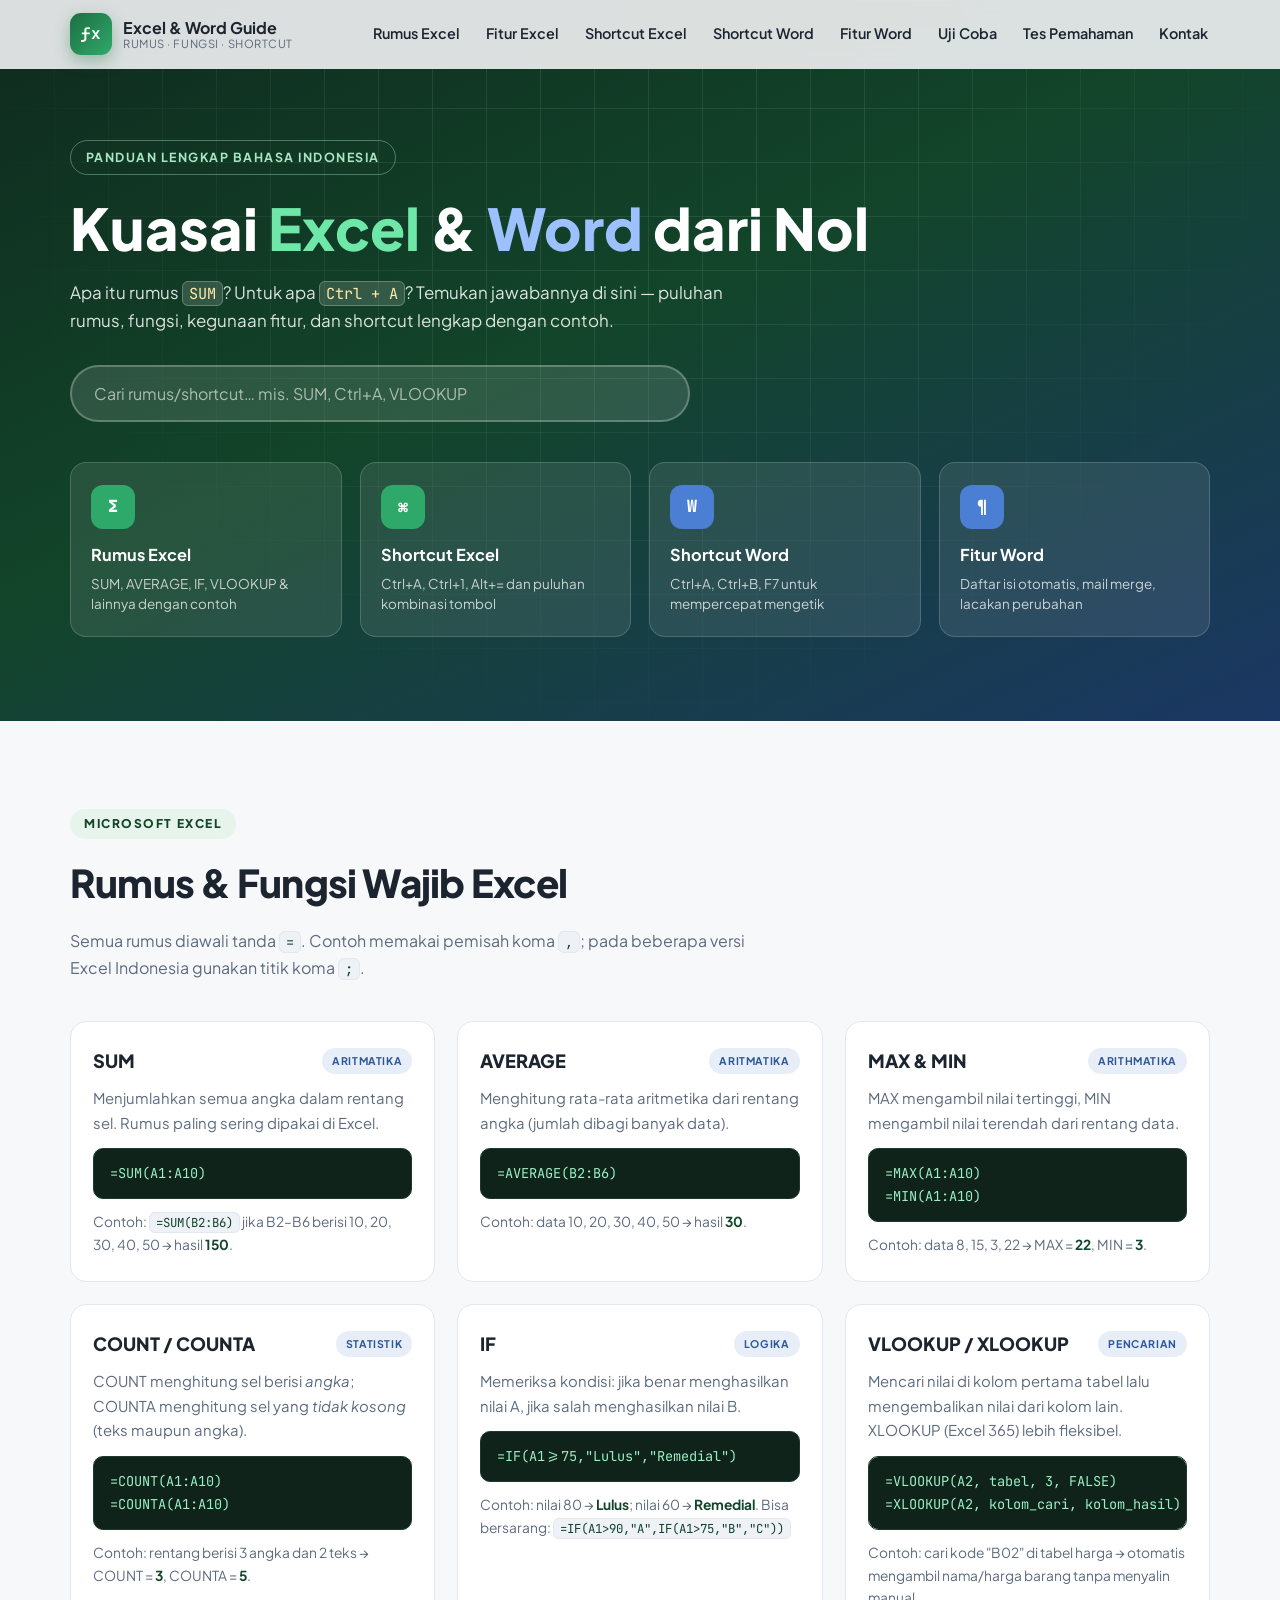
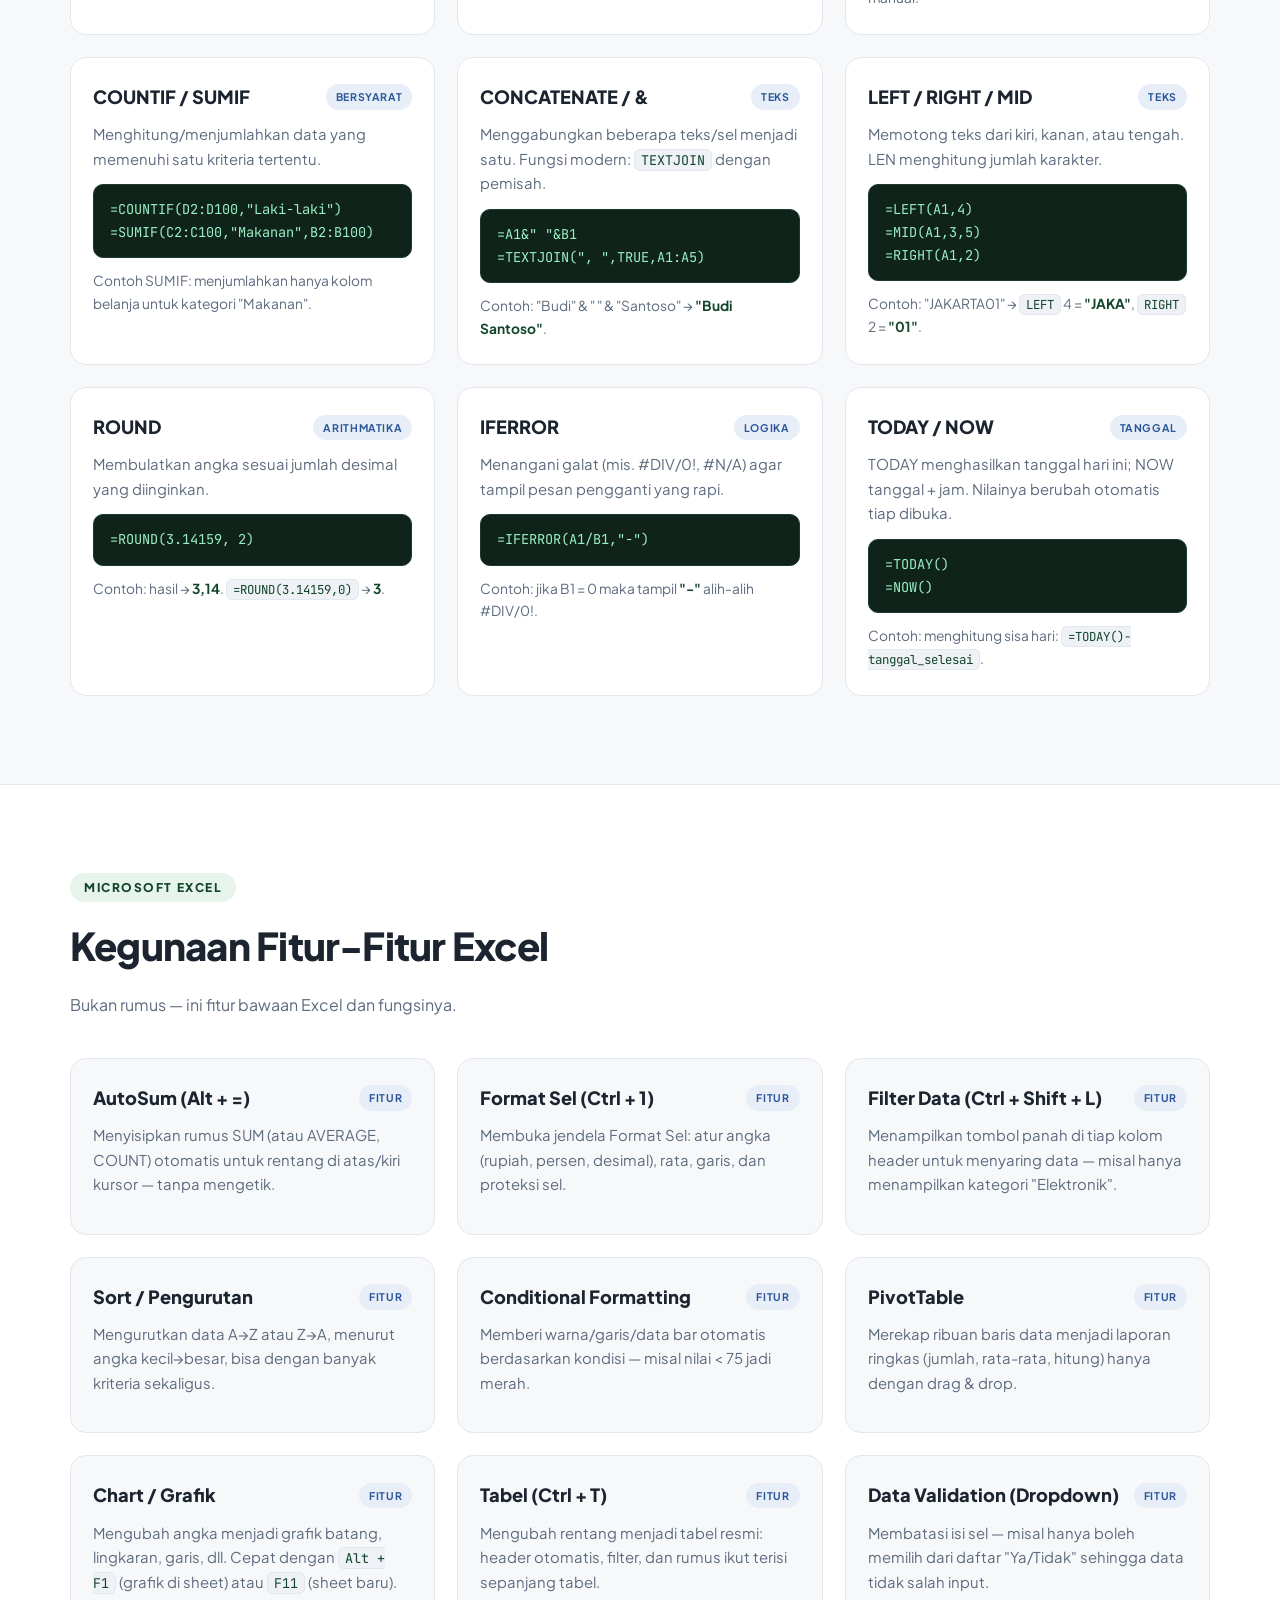
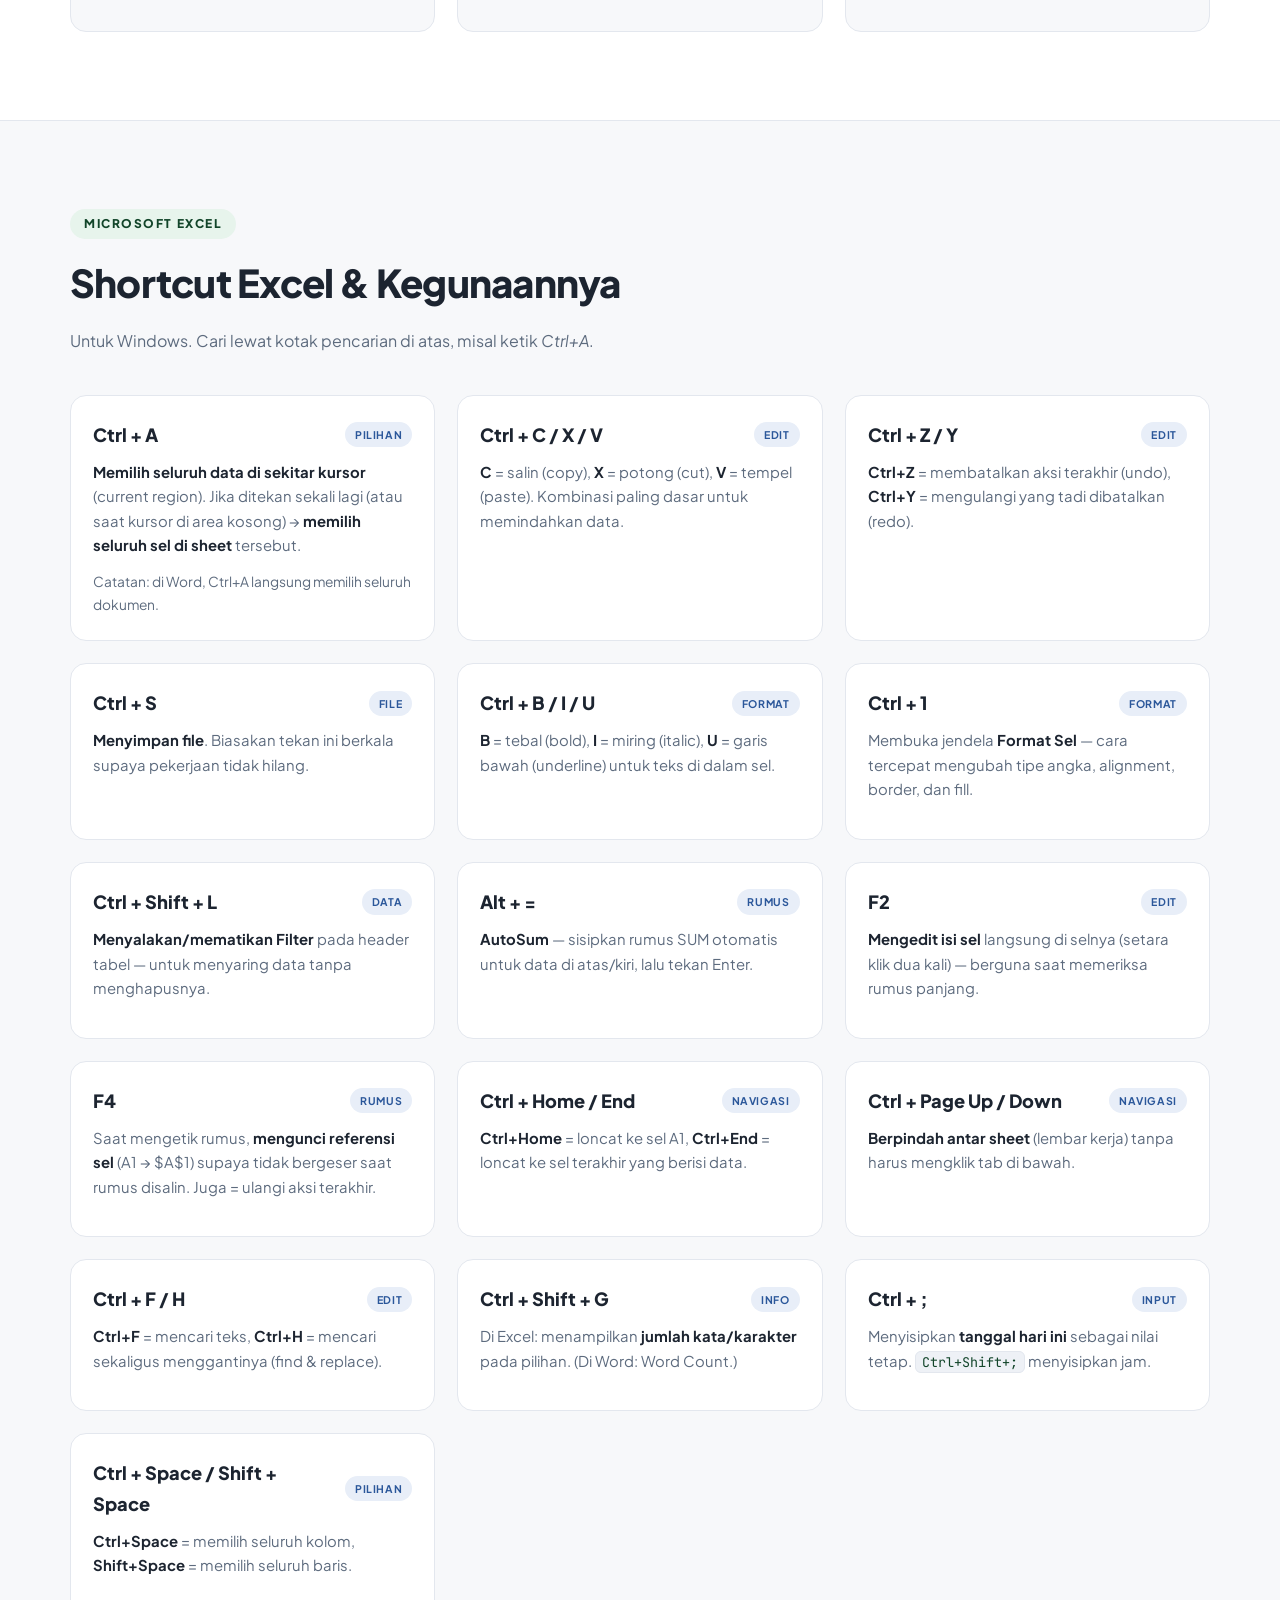
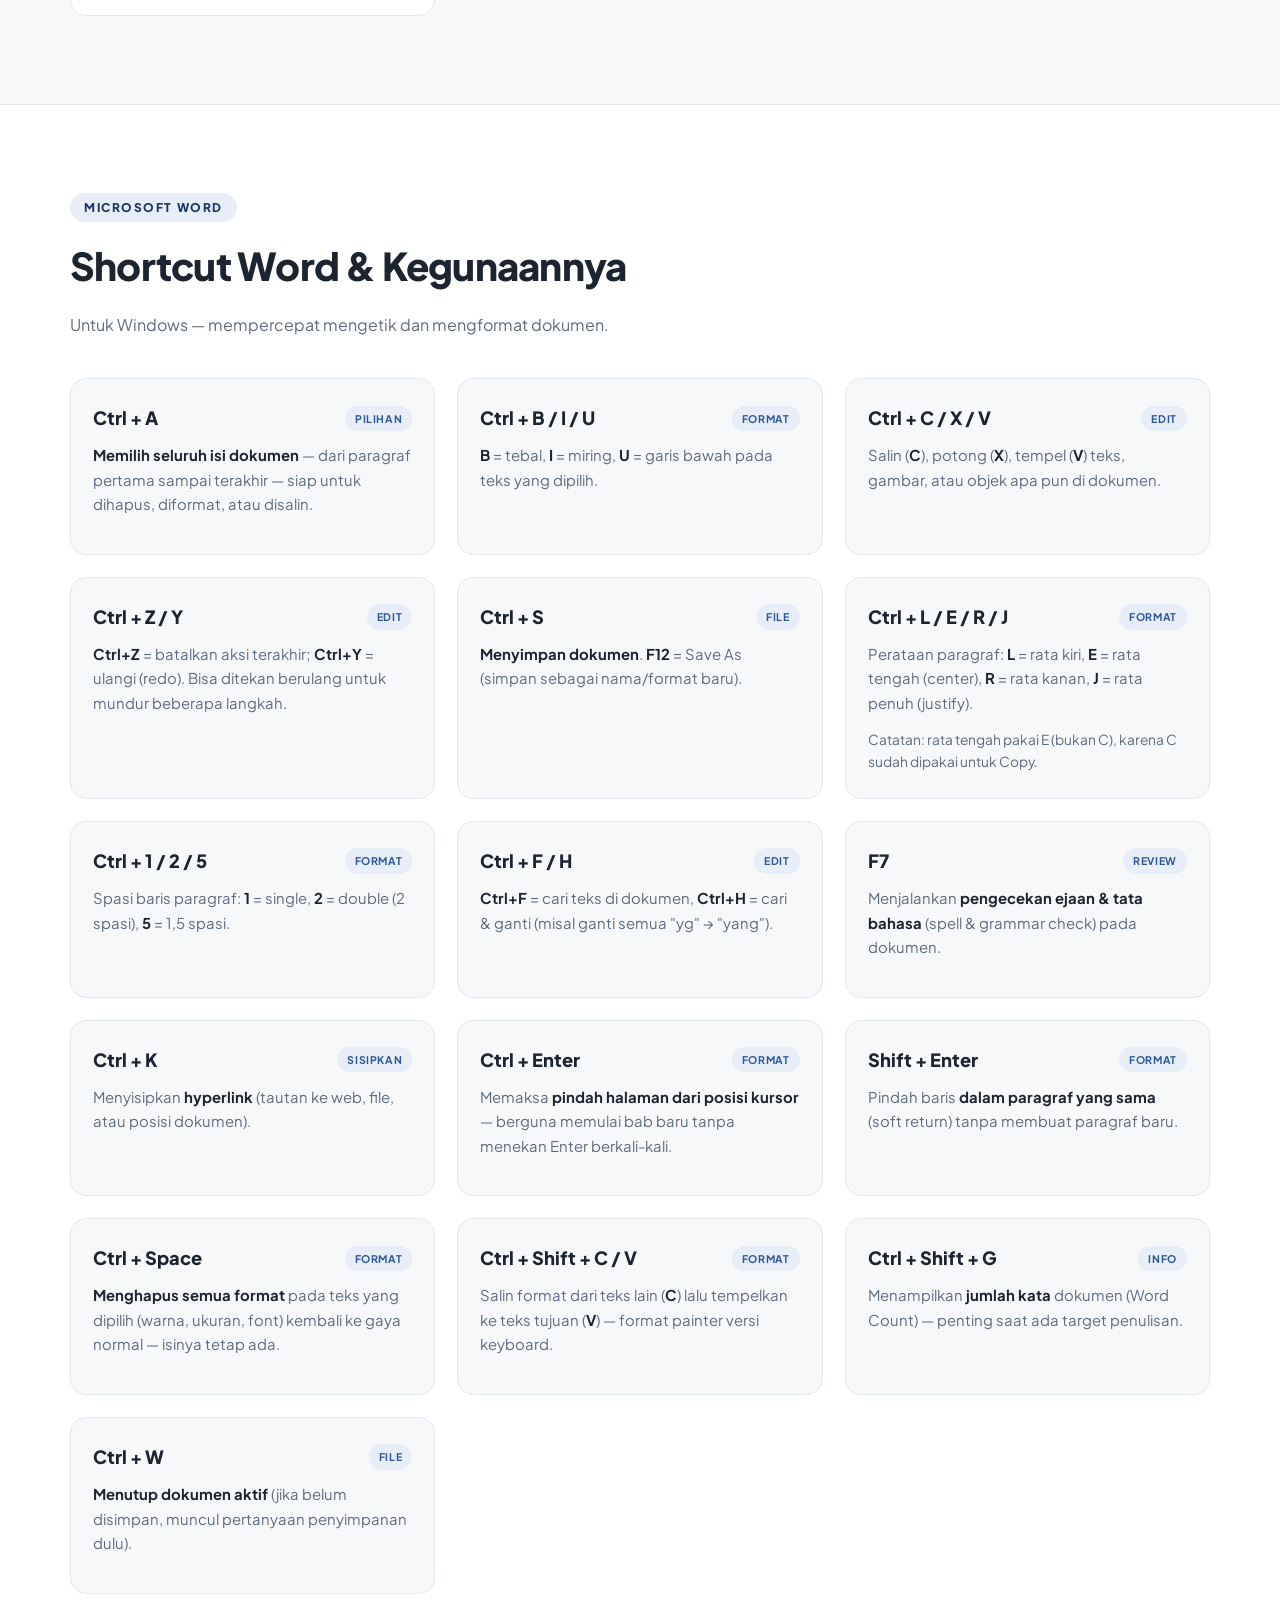
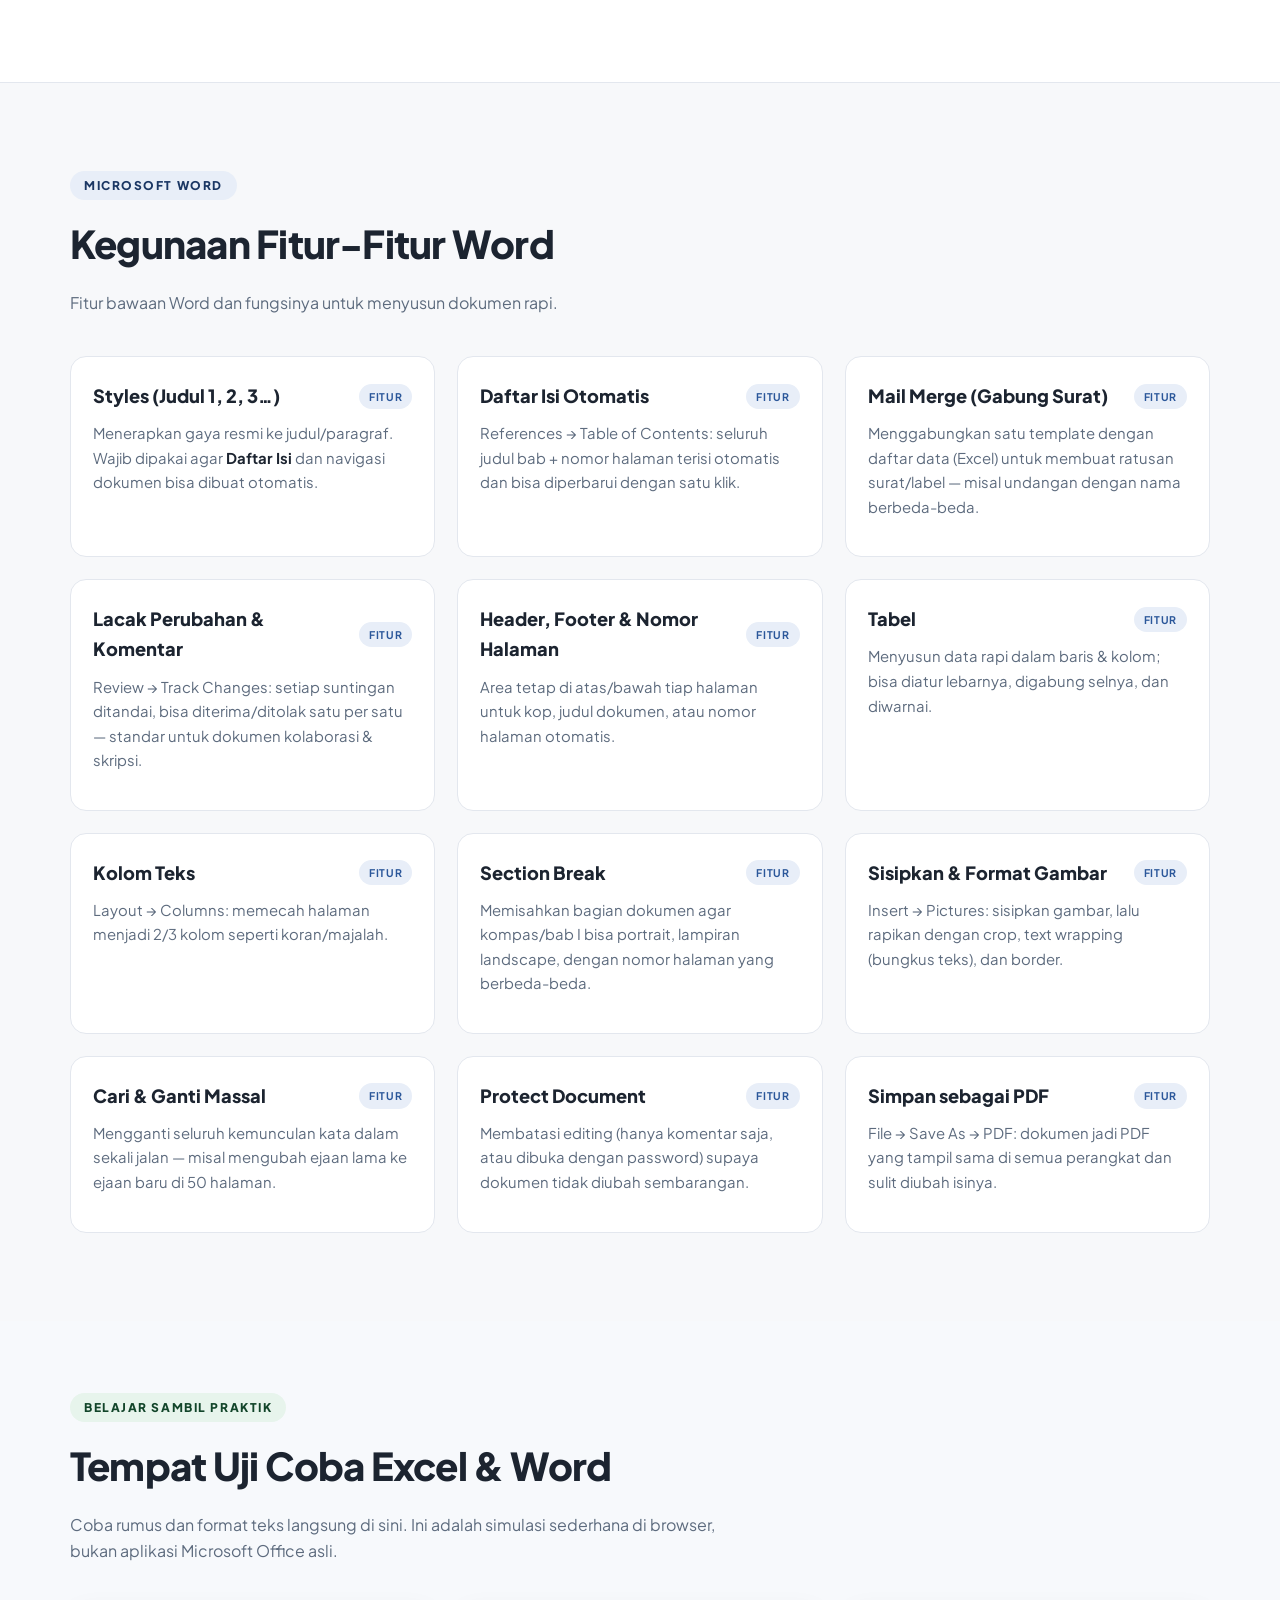
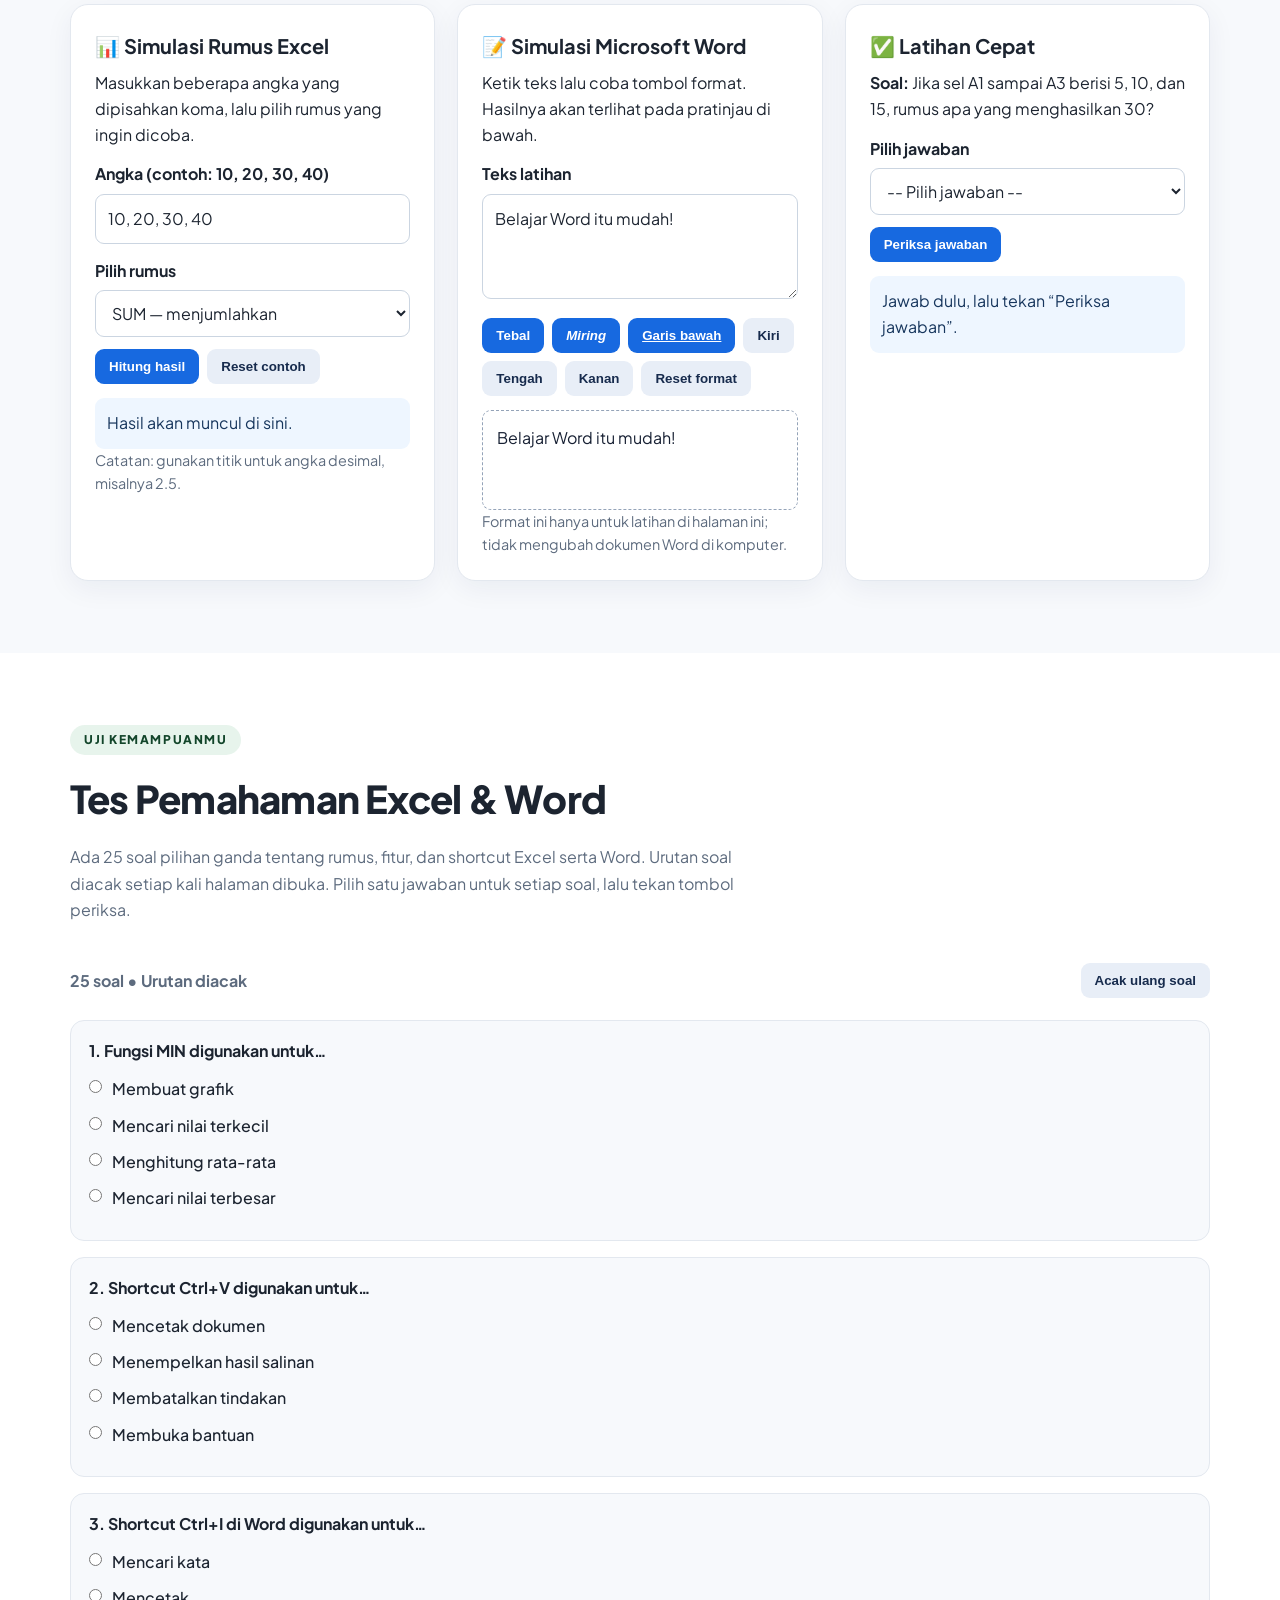
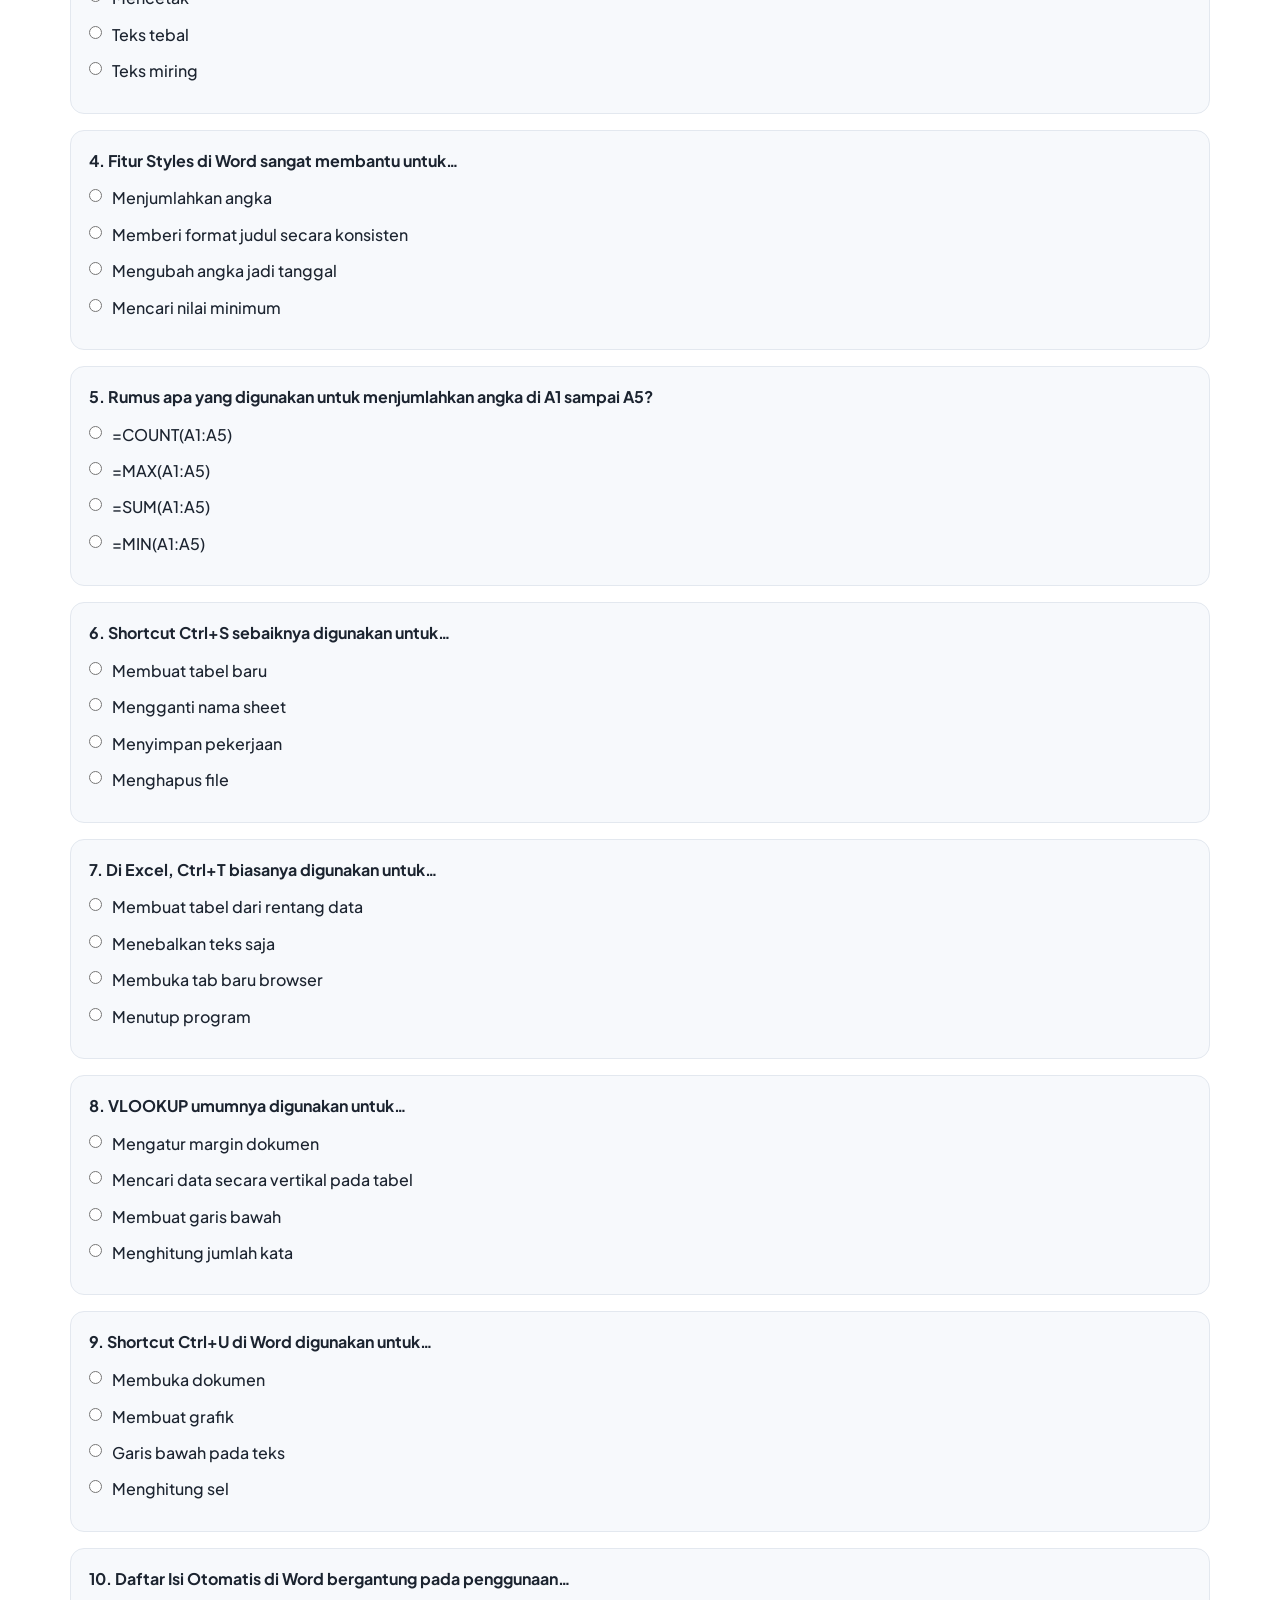
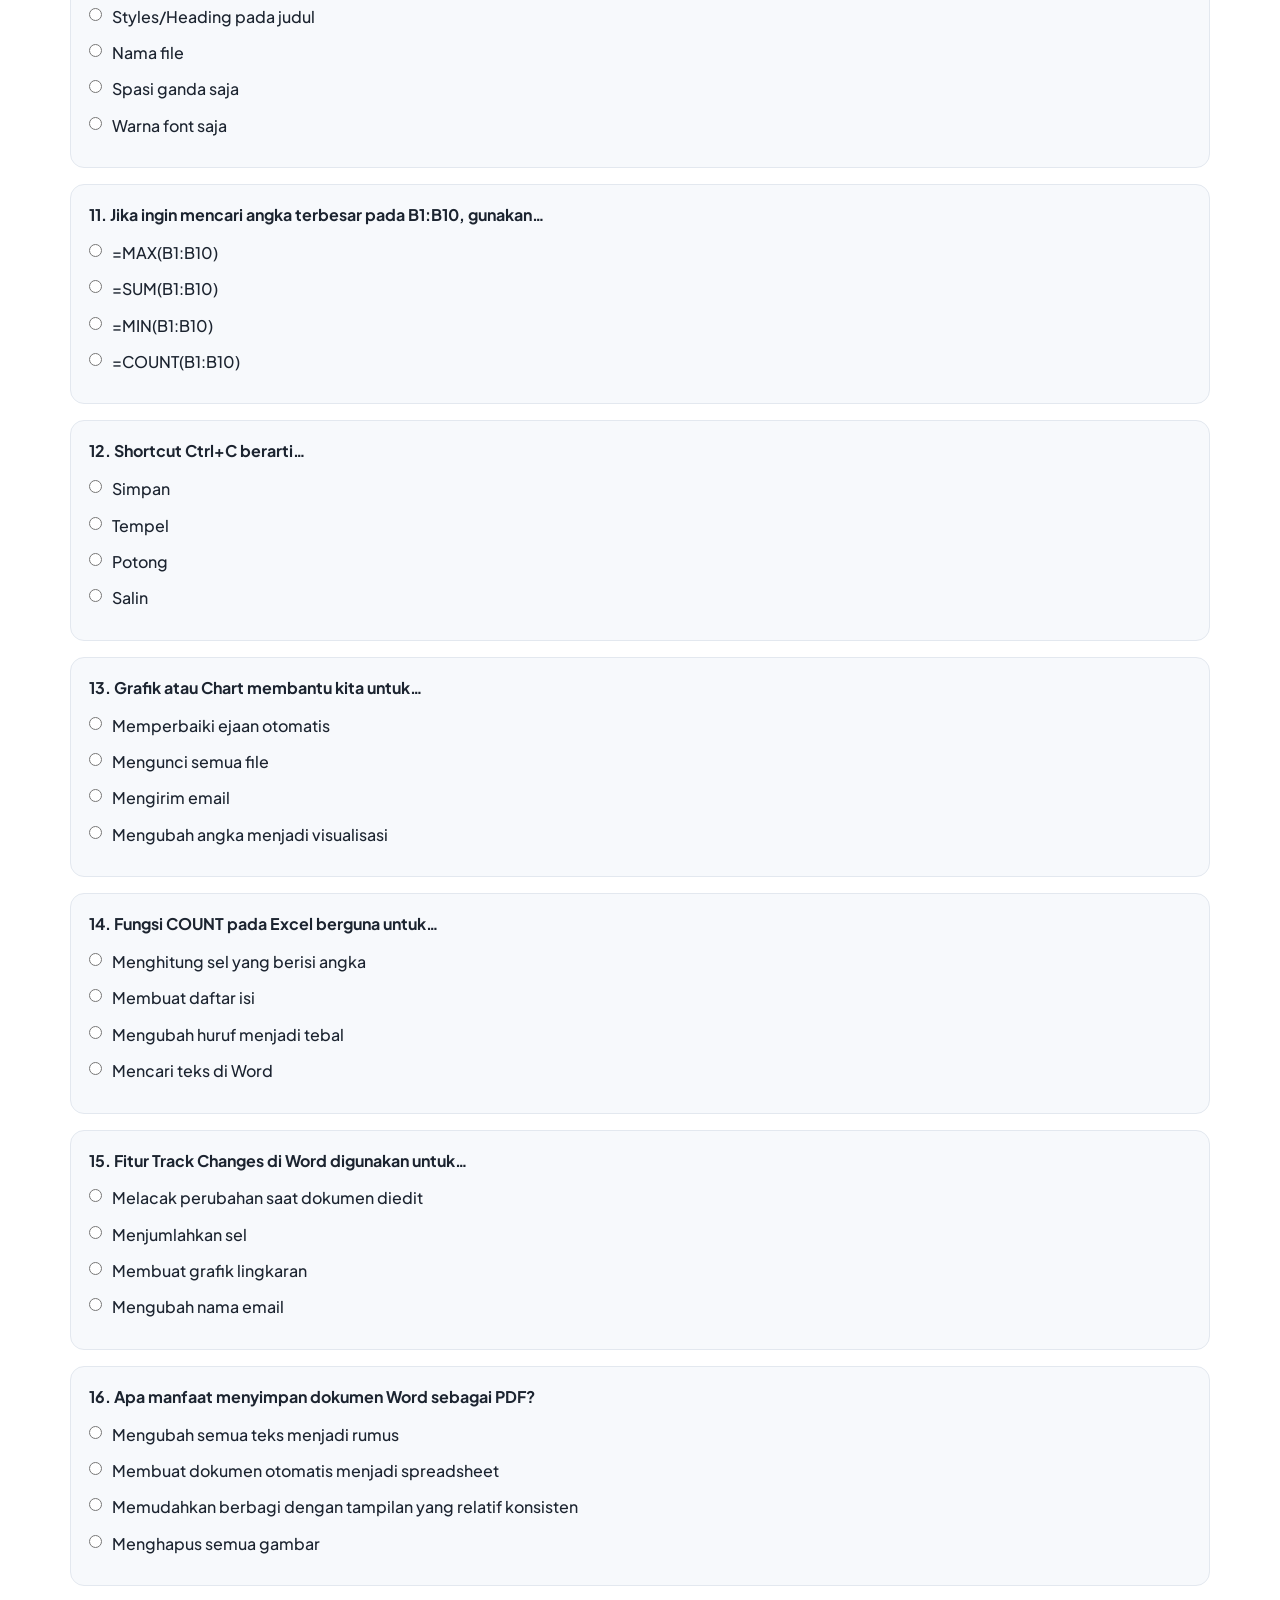
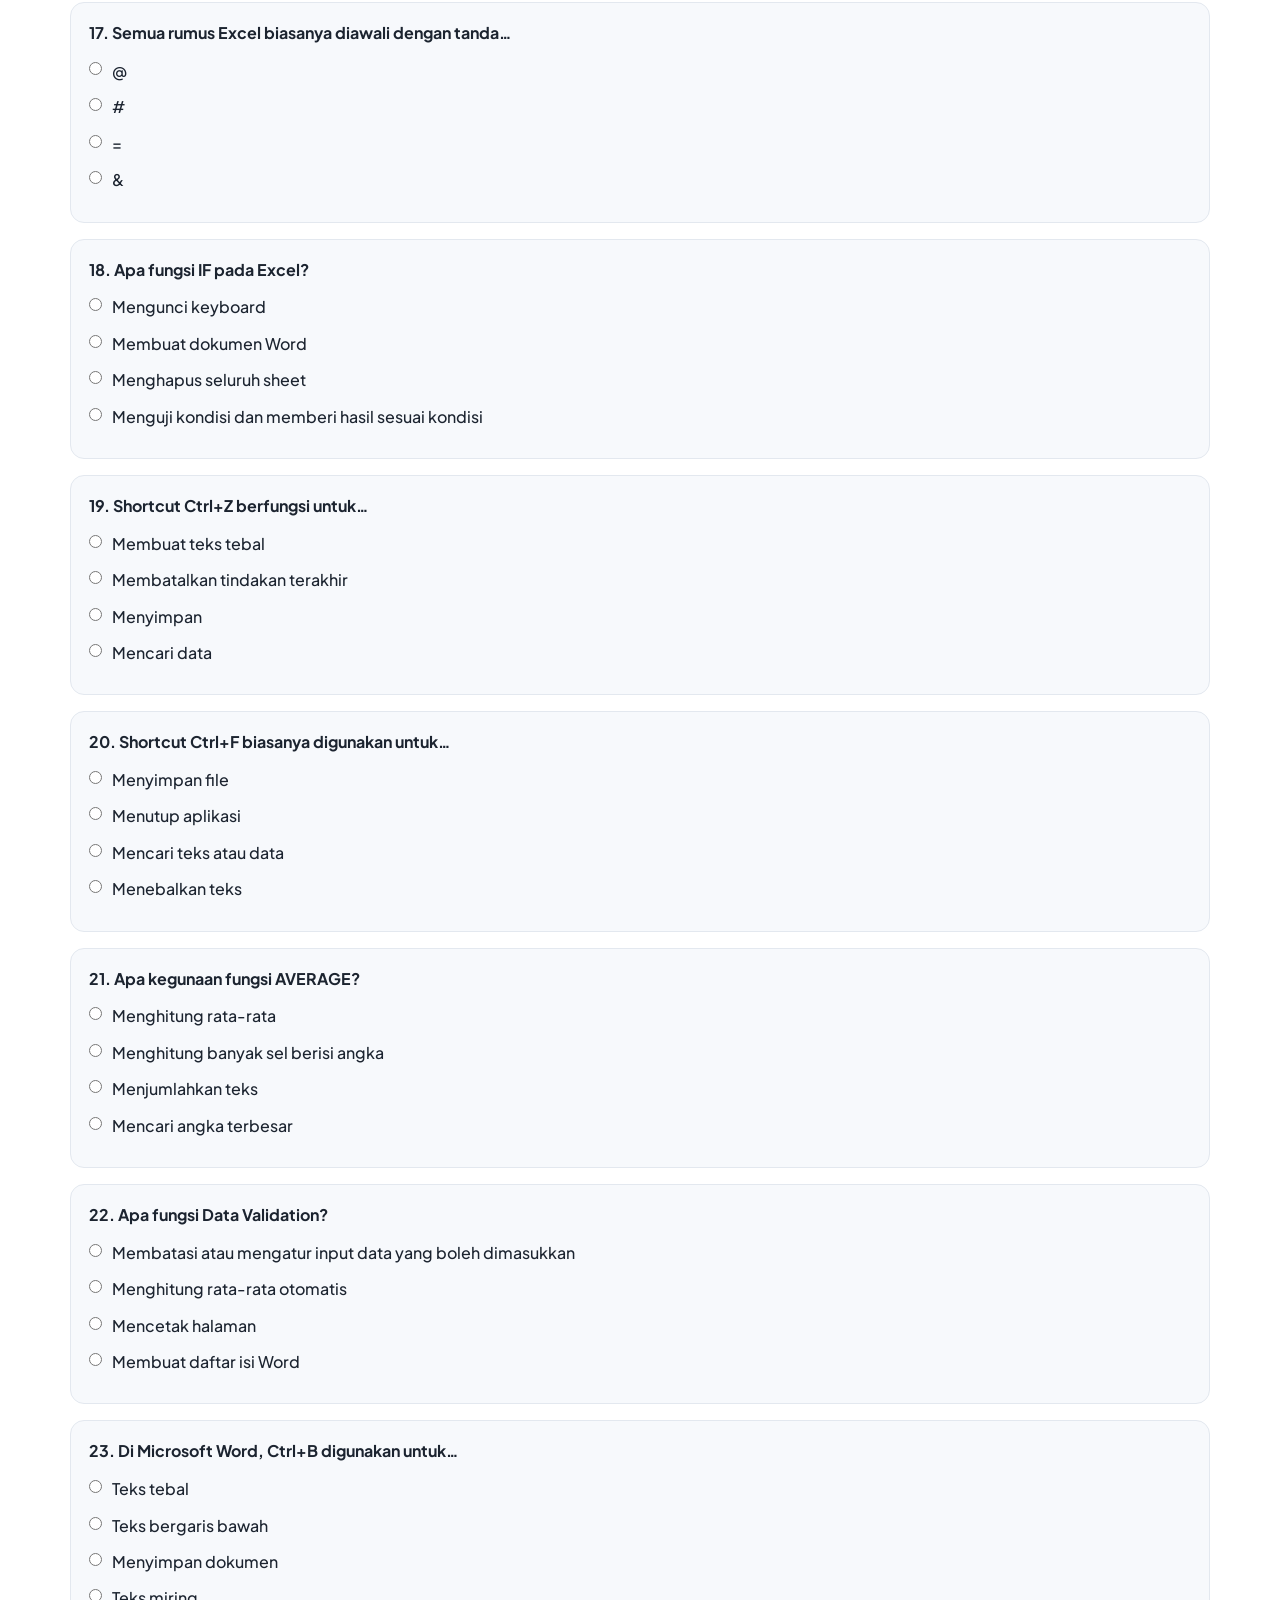
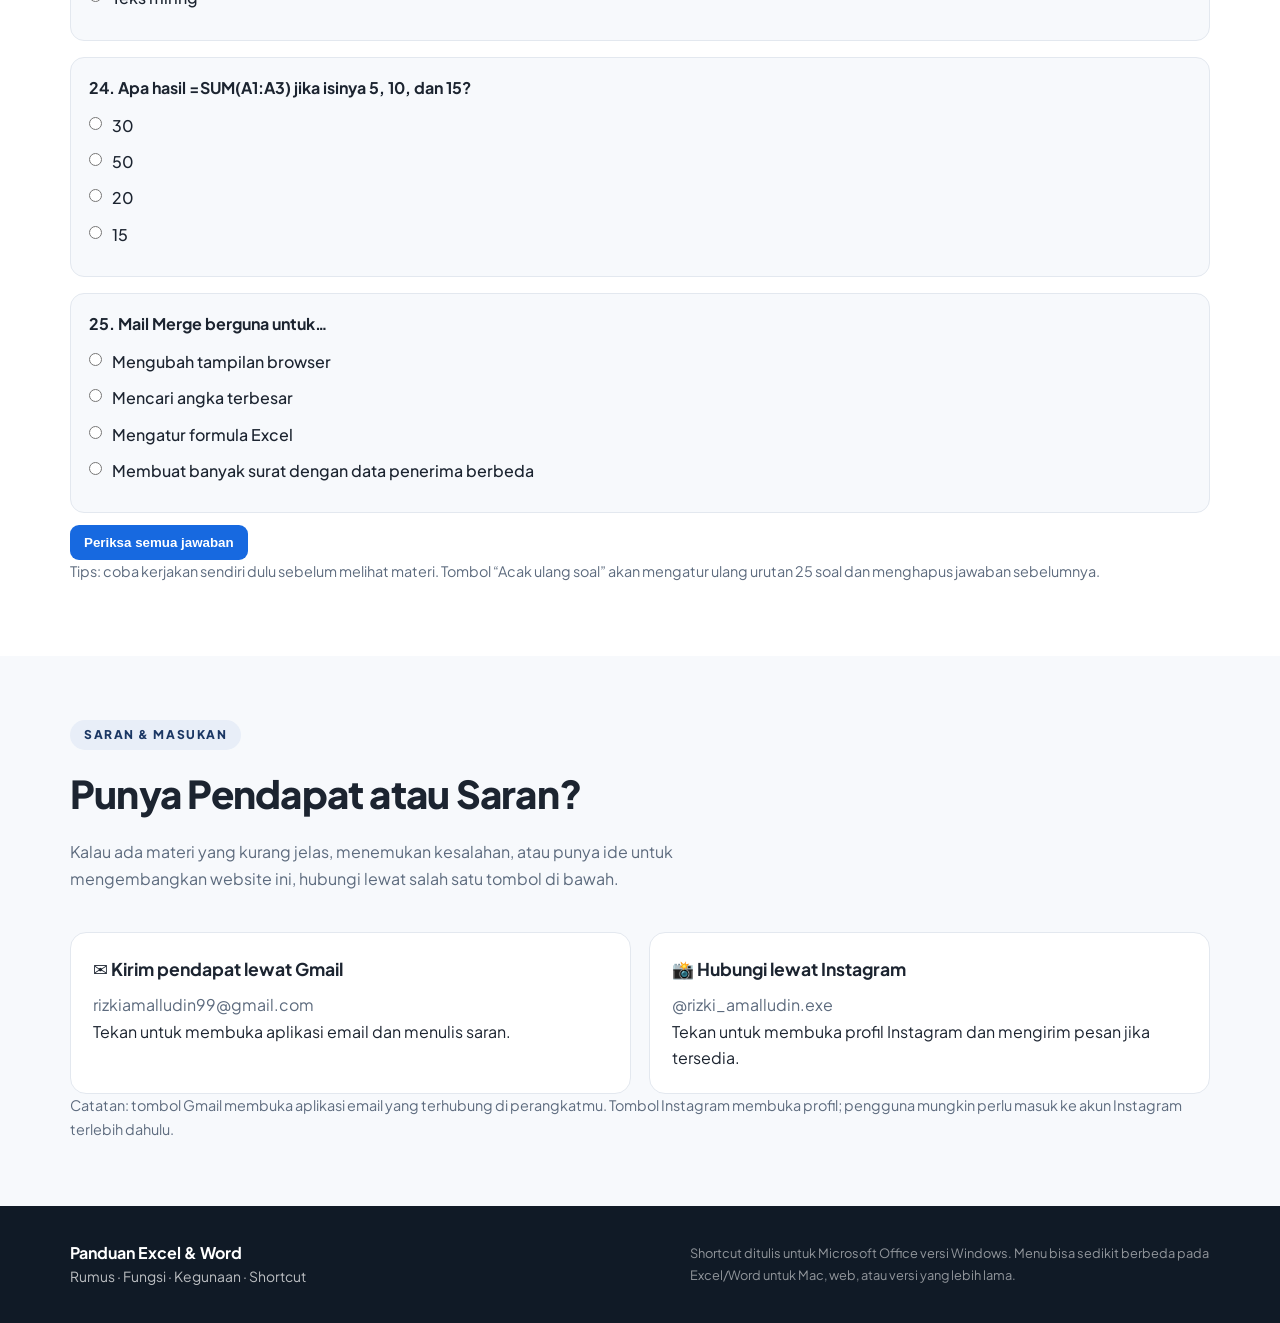
==== index.html @ ba027250 "Fix quiz rendering and reset on navigation" ====
<!DOCTYPE html>
<html lang="id">
<head>
  <meta charset="UTF-8" />
  <meta name="viewport" content="width=device-width, initial-scale=1.0" />
  <link rel="icon" type="image/png" href="favicon.png" />
  <title>Panduan Excel &amp; Word — Rumus, Fungsi, dan Shortcut</title>
  <meta name="description" content="Panduan lengkap Microsoft Excel dan Word dalam bahasa Indonesia: rumus seperti SUM, fungsi, kegunaan fitur, dan shortcut seperti Ctrl+A." />
  <link rel="preconnect" href="https://fonts.googleapis.com" />
  <link rel="preconnect" href="https://fonts.gstatic.com" crossorigin />
  <link href="https://fonts.googleapis.com/css2?family=Plus+Jakarta+Sans:wght@400;500;600;700;800&family=JetBrains+Mono:wght@500;700&display=swap" rel="stylesheet" />
  <link rel="stylesheet" href="css/styles.css" />

  <style>
    /* Area praktik interaktif */
    .practice-section{padding:72px 0;background:var(--bg,#f7f9fc)}
    .practice-grid{display:grid;grid-template-columns:repeat(auto-fit,minmax(min(100%,320px),1fr));gap:22px;margin-top:28px}
    .practice-card{background:var(--card,#fff);border:1px solid var(--border,#e3e8ef);border-radius:18px;padding:24px;box-shadow:0 8px 28px rgba(20,40,80,.06)}
    .practice-card h3{margin:0 0 8px;font-size:1.25rem}.practice-card p{line-height:1.6}
    .practice-card label{display:block;font-weight:700;margin:14px 0 6px}
    .practice-card input,.practice-card select,.practice-card textarea{box-sizing:border-box;width:100%;padding:11px 12px;border:1px solid #cbd5e1;border-radius:9px;font:inherit;background:var(--input-bg,#fff);color:inherit}
    .practice-card textarea{min-height:105px;resize:vertical}
    .practice-actions{display:flex;flex-wrap:wrap;gap:8px;margin-top:12px}
    .practice-btn{border:0;border-radius:9px;padding:10px 14px;background:#1769e0;color:white;font-weight:700;cursor:pointer}
    .practice-btn.secondary{background:#e8eef7;color:#172b4d}.practice-result{margin-top:14px;padding:12px;border-radius:9px;background:#eef6ff;white-space:pre-wrap;overflow-wrap:anywhere;color:#17365d}
    .practice-help{font-size:.9rem;color:var(--muted,#64748b)}
    .quiz-section{padding:72px 0;background:var(--card,#fff)}
    .quiz-top{display:flex;flex-wrap:wrap;align-items:center;justify-content:space-between;gap:12px;margin:22px 0}
    .quiz-progress{font-weight:700;color:var(--muted,#64748b)}
    .quiz-list{display:grid;gap:16px}
    .quiz-question{border:1px solid var(--border,#e3e8ef);border-radius:14px;padding:18px;background:var(--bg,#f7f9fc)}
    .quiz-question h3{font-size:1rem;line-height:1.55;margin:0 0 12px}
    .quiz-option{display:flex!important;align-items:flex-start;gap:10px;font-weight:500!important;margin:10px 0!important;cursor:pointer}
    .quiz-option input{width:auto!important;margin-top:4px}
    .quiz-result{display:none;margin-top:20px;padding:18px;border-radius:12px;background:#eef6ff;color:#17365d;line-height:1.7}
    .contact-section{padding:64px 0;background:var(--bg,#f7f9fc)}
    .contact-grid{display:grid;grid-template-columns:repeat(auto-fit,minmax(min(100%,260px),1fr));gap:18px;margin-top:24px}
    .contact-link{display:block;text-decoration:none;border:1px solid var(--border,#e3e8ef);border-radius:16px;padding:22px;background:var(--card,#fff);color:inherit;transition:transform .2s,box-shadow .2s}
    .contact-link:hover{transform:translateY(-3px);box-shadow:0 10px 28px rgba(20,40,80,.1)}
    .contact-link strong{display:block;font-size:1.1rem;margin-bottom:8px}
    .contact-link span{overflow-wrap:anywhere;color:var(--muted,#64748b)}
    #wordPreview{min-height:100px;padding:14px;border:1px dashed #94a3b8;border-radius:9px;margin-top:14px;background:white;color:#172033;overflow-wrap:anywhere}
    @media(max-width:600px){.practice-card{padding:18px}.practice-section{padding:48px 0}}
  </style>

</head>
<body>

  <!-- ===== NAVBAR ===== -->
  <header class="navbar" id="navbar">
    <div class="container nav-inner">
      <a href="#beranda" class="brand">
        <span class="brand-mark" aria-hidden="true">ƒx</span>
        <span class="brand-text">
          <strong>Excel &amp; Word Guide</strong>
          <small>Rumus · Fungsi · Shortcut</small>
        </span>
      </a>
      <nav class="nav-links" id="navLinks" aria-label="Navigasi utama">
        <a href="#rumus-excel">Rumus Excel</a>
        <a href="#fitur-excel">Fitur Excel</a>
        <a href="#shortcut-excel">Shortcut Excel</a>
        <a href="#shortcut-word">Shortcut Word</a>
        <a href="#fitur-word">Fitur Word</a>
        <a href="#uji-coba">Uji Coba</a>
        <a href="#tes-pemahaman">Tes Pemahaman</a>
        <a href="#kontak">Kontak</a>
      </nav>
      <button class="nav-toggle" id="navToggle" aria-label="Buka menu" aria-expanded="false">☰</button>
    </div>
  </header>

  <!-- ===== HERO ===== -->
  <section class="hero" id="beranda">
    <div class="hero-bg"></div>
    <div class="container hero-content">
      <p class="hero-eyebrow">Panduan Lengkap Bahasa Indonesia</p>
      <h1>Kuasai <span>Excel</span> &amp; <span>Word</span> dari Nol</h1>
      <p class="hero-sub">
        Apa itu rumus <code>SUM</code>? Untuk apa <code>Ctrl + A</code>? Temukan jawabannya di sini —
        puluhan rumus, fungsi, kegunaan fitur, dan shortcut lengkap dengan contoh.
      </p>

      <div class="search-wrap">
        <input type="search" id="searchInput" placeholder="Cari rumus/shortcut… mis. SUM, Ctrl+A, VLOOKUP" aria-label="Cari" />
        <span class="search-hint" id="searchCount"></span>
      </div>

      <div class="hero-cards">
        <a href="#rumus-excel" class="hero-card hc-excel">
          <span class="hc-icon">Σ</span>
          <strong>Rumus Excel</strong>
          <p>SUM, AVERAGE, IF, VLOOKUP &amp; lainnya dengan contoh</p>
        </a>
        <a href="#shortcut-excel" class="hero-card hc-excel">
          <span class="hc-icon">⌘</span>
          <strong>Shortcut Excel</strong>
          <p>Ctrl+A, Ctrl+1, Alt+= dan puluhan kombinasi tombol</p>
        </a>
        <a href="#shortcut-word" class="hero-card hc-word">
          <span class="hc-icon">W</span>
          <strong>Shortcut Word</strong>
          <p>Ctrl+A, Ctrl+B, F7 untuk mempercepat mengetik</p>
        </a>
        <a href="#fitur-word" class="hero-card hc-word">
          <span class="hc-icon">¶</span>
          <strong>Fitur Word</strong>
          <p>Daftar isi otomatis, mail merge, lacakan perubahan</p>
        </a>
      </div>
    </div>
  </section>

  <!-- ===== RUMUS EXCEL ===== -->
  <section class="section" id="rumus-excel">
    <div class="container">
      <p class="section-eyebrow excel">Microsoft Excel</p>
      <h2 class="section-title">Rumus &amp; Fungsi Wajib Excel</h2>
      <p class="section-lead">
        Semua rumus diawali tanda <code>=</code>. Contoh memakai pemisah koma <code>,</code>;
        pada beberapa versi Excel Indonesia gunakan titik koma <code>;</code>.
      </p>
      <div class="grid" id="gridRumus">

        <article class="item" data-keywords="sum jumlah menjumlahkan total autosum">
          <div class="item-head"><h3>SUM</h3><span class="tag">Aritmatika</span></div>
          <p class="desc">Menjumlahkan semua angka dalam rentang sel. Rumus paling sering dipakai di Excel.</p>
          <pre class="code"><code>=SUM(A1:A10)</code></pre>
          <p class="example">Contoh: <code>=SUM(B2:B6)</code> jika B2–B6 berisi 10, 20, 30, 40, 50 → hasil <strong>150</strong>.</p>
        </article>

        <article class="item" data-keywords="average rata-rata rerata mean">
          <div class="item-head"><h3>AVERAGE</h3><span class="tag">Aritmatika</span></div>
          <p class="desc">Menghitung rata-rata aritmetika dari rentang angka (jumlah dibagi banyak data).</p>
          <pre class="code"><code>=AVERAGE(B2:B6)</code></pre>
          <p class="example">Contoh: data 10, 20, 30, 40, 50 → hasil <strong>30</strong>.</p>
        </article>

        <article class="item" data-keywords="max nilai tertinggi terbesar">
          <div class="item-head"><h3>MAX &amp; MIN</h3><span class="tag">Arithmatika</span></div>
          <p class="desc">MAX mengambil nilai tertinggi, MIN mengambil nilai terendah dari rentang data.</p>
          <pre class="code"><code>=MAX(A1:A10)
=MIN(A1:A10)</code></pre>
          <p class="example">Contoh: data 8, 15, 3, 22 → MAX = <strong>22</strong>, MIN = <strong>3</strong>.</p>
        </article>

        <article class="item" data-keywords="count counta menghitung jumlah sel terisi angka">
          <div class="item-head"><h3>COUNT / COUNTA</h3><span class="tag">Statistik</span></div>
          <p class="desc">COUNT menghitung sel berisi <em>angka</em>; COUNTA menghitung sel yang <em>tidak kosong</em> (teks maupun angka).</p>
          <pre class="code"><code>=COUNT(A1:A10)
=COUNTA(A1:A10)</code></pre>
          <p class="example">Contoh: rentang berisi 3 angka dan 2 teks → COUNT = <strong>3</strong>, COUNTA = <strong>5</strong>.</p>
        </article>

        <article class="item" data-keywords="if logika kondisi jika lulus benar salah">
          <div class="item-head"><h3>IF</h3><span class="tag">Logika</span></div>
          <p class="desc">Memeriksa kondisi: jika benar menghasilkan nilai A, jika salah menghasilkan nilai B.</p>
          <pre class="code"><code>=IF(A1&gt;=75,"Lulus","Remedial")</code></pre>
          <p class="example">Contoh: nilai 80 → <strong>Lulus</strong>; nilai 60 → <strong>Remedial</strong>. Bisa bersarang: <code>=IF(A1&gt;90,"A",IF(A1&gt;75,"B","C"))</code></p>
        </article>

        <article class="item" data-keywords="vlookup xlookup mencari data pencarian lookup tabel">
          <div class="item-head"><h3>VLOOKUP / XLOOKUP</h3><span class="tag">Pencarian</span></div>
          <p class="desc">Mencari nilai di kolom pertama tabel lalu mengembalikan nilai dari kolom lain. XLOOKUP (Excel 365) lebih fleksibel.</p>
          <pre class="code"><code>=VLOOKUP(A2, tabel, 3, FALSE)
=XLOOKUP(A2, kolom_cari, kolom_hasil)</code></pre>
          <p class="example">Contoh: cari kode "B02" di tabel harga → otomatis mengambil nama/harga barang tanpa menyalin manual.</p>
        </article>

        <article class="item" data-keywords="countif sumif conditional jumlah bersyarat">
          <div class="item-head"><h3>COUNTIF / SUMIF</h3><span class="tag">Bersyarat</span></div>
          <p class="desc">Menghitung/menjumlahkan data yang memenuhi satu kriteria tertentu.</p>
          <pre class="code"><code>=COUNTIF(D2:D100,"Laki-laki")
=SUMIF(C2:C100,"Makanan",B2:B100)</code></pre>
          <p class="example">Contoh SUMIF: menjumlahkan hanya kolom belanja untuk kategori "Makanan".</p>
        </article>

        <article class="item" data-keywords="concatenate textjoin gabung teks nama ampersand">
          <div class="item-head"><h3>CONCATENATE / &amp;</h3><span class="tag">Teks</span></div>
          <p class="desc">Menggabungkan beberapa teks/sel menjadi satu. Fungsi modern: <code>TEXTJOIN</code> dengan pemisah.</p>
          <pre class="code"><code>=A1&amp;" "&amp;B1
=TEXTJOIN(", ",TRUE,A1:A5)</code></pre>
          <p class="example">Contoh: "Budi" &amp; " " &amp; "Santoso" → <strong>"Budi Santoso"</strong>.</p>
        </article>

        <article class="item" data-keywords="left right mid len potong teks substr">
          <div class="item-head"><h3>LEFT / RIGHT / MID</h3><span class="tag">Teks</span></div>
          <p class="desc">Memotong teks dari kiri, kanan, atau tengah. LEN menghitung jumlah karakter.</p>
          <pre class="code"><code>=LEFT(A1,4)
=MID(A1,3,5)
=RIGHT(A1,2)</code></pre>
          <p class="example">Contoh: "JAKARTA01" → <code>LEFT</code> 4 = <strong>"JAKA"</strong>, <code>RIGHT</code> 2 = <strong>"01"</strong>.</p>
        </article>

        <article class="item" data-keywords="round pembulatan desimal bulat">
          <div class="item-head"><h3>ROUND</h3><span class="tag">Arithmatika</span></div>
          <p class="desc">Membulatkan angka sesuai jumlah desimal yang diinginkan.</p>
          <pre class="code"><code>=ROUND(3.14159, 2)</code></pre>
          <p class="example">Contoh: hasil → <strong>3,14</strong>. <code>=ROUND(3.14159,0)</code> → <strong>3</strong>.</p>
        </article>

        <article class="item" data-keywords="iferror error salah div#0 penanganan galat">
          <div class="item-head"><h3>IFERROR</h3><span class="tag">Logika</span></div>
          <p class="desc">Menangani galat (mis. #DIV/0!, #N/A) agar tampil pesan pengganti yang rapi.</p>
          <pre class="code"><code>=IFERROR(A1/B1,"-")</code></pre>
          <p class="example">Contoh: jika B1 = 0 maka tampil <strong>"-"</strong> alih-alih #DIV/0!.</p>
        </article>

        <article class="item" data-keywords="today now tanggal waktu hari ini">
          <div class="item-head"><h3>TODAY / NOW</h3><span class="tag">Tanggal</span></div>
          <p class="desc">TODAY menghasilkan tanggal hari ini; NOW tanggal + jam. Nilainya berubah otomatis tiap dibuka.</p>
          <pre class="code"><code>=TODAY()
=NOW()</code></pre>
          <p class="example">Contoh: menghitung sisa hari: <code>=TODAY()-tanggal_selesai</code>.</p>
        </article>

      </div>
      <p class="empty-note" id="emptyRumus" hidden>Tidak ada rumus yang cocok dengan pencarianmu.</p>
    </div>
  </section>

  <!-- ===== FITUR EXCEL ===== -->
  <section class="section section-alt" id="fitur-excel">
    <div class="container">
      <p class="section-eyebrow excel">Microsoft Excel</p>
      <h2 class="section-title">Kegunaan Fitur-Fitur Excel</h2>
      <p class="section-lead">Bukan rumus — ini fitur bawaan Excel dan fungsinya.</p>
      <div class="grid" id="gridFiturExcel">

        <article class="item" data-keywords="autosum alt+= penjumlahan cepat">
          <div class="item-head"><h3>AutoSum (Alt + =)</h3><span class="tag">Fitur</span></div>
          <p class="desc">Menyisipkan rumus SUM (atau AVERAGE, COUNT) otomatis untuk rentang di atas/kiri kursor — tanpa mengetik.</p>
        </article>

        <article class="item" data-keywords="format sel ctrl+1 number currency persen">
          <div class="item-head"><h3>Format Sel (Ctrl + 1)</h3><span class="tag">Fitur</span></div>
          <p class="desc">Membuka jendela Format Sel: atur angka (rupiah, persen, desimal), rata, garis, dan proteksi sel.</p>
        </article>

        <article class="item" data-keywords="filter penyaringan data saring ctrl+shift+l">
          <div class="item-head"><h3>Filter Data (Ctrl + Shift + L)</h3><span class="tag">Fitur</span></div>
          <p class="desc">Menampilkan tombol panah di tiap kolom header untuk menyaring data — misal hanya menampilkan kategori "Elektronik".</p>
        </article>

        <article class="item" data-keywords="sort pengurutan naik turun urutkan">
          <div class="item-head"><h3>Sort / Pengurutan</h3><span class="tag">Fitur</span></div>
          <p class="desc">Mengurutkan data A→Z atau Z→A, menurut angka kecil→besar, bisa dengan banyak kriteria sekaligus.</p>
        </article>

        <article class="item" data-keywords="conditional formatting format bersyarat warna panas dingin data bar">
          <div class="item-head"><h3>Conditional Formatting</h3><span class="tag">Fitur</span></div>
          <p class="desc">Memberi warna/garis/data bar otomatis berdasarkan kondisi — misal nilai &lt; 75 jadi merah.</p>
        </article>

        <article class="item" data-keywords="pivot table tabel pivot ringkasan data rekap">
          <div class="item-head"><h3>PivotTable</h3><span class="tag">Fitur</span></div>
          <p class="desc">Merekap ribuan baris data menjadi laporan ringkas (jumlah, rata-rata, hitung) hanya dengan drag &amp; drop.</p>
        </article>

        <article class="item" data-keywords="grafik chart diagram batang lingkaran pie">
          <div class="item-head"><h3>Chart / Grafik</h3><span class="tag">Fitur</span></div>
          <p class="desc">Mengubah angka menjadi grafik batang, lingkaran, garis, dll. Cepat dengan <code>Alt + F1</code> (grafik di sheet) atau <code>F11</code> (sheet baru).</p>
        </article>

        <article class="item" data-keywords="tabel format table ctrl+t">
          <div class="item-head"><h3>Tabel (Ctrl + T)</h3><span class="tag">Fitur</span></div>
          <p class="desc">Mengubah rentang menjadi tabel resmi: header otomatis, filter, dan rumus ikut terisi sepanjang tabel.</p>
        </article>

        <article class="item" data-keywords="data validation daftar dropdown batas input">
          <div class="item-head"><h3>Data Validation (Dropdown)</h3><span class="tag">Fitur</span></div>
          <p class="desc">Membatasi isi sel — misal hanya boleh memilih dari daftar "Ya/Tidak" sehingga data tidak salah input.</p>
        </article>

      </div>
      <p class="empty-note" id="emptyFiturExcel" hidden>Tidak ada fitur yang cocok dengan pencarianmu.</p>
    </div>
  </section>

  <!-- ===== SHORTCUT EXCEL ===== -->
  <section class="section" id="shortcut-excel">
    <div class="container">
      <p class="section-eyebrow excel">Microsoft Excel</p>
      <h2 class="section-title">Shortcut Excel &amp; Kegunaannya</h2>
      <p class="section-lead">Untuk Windows. Cari lewat kotak pencarian di atas, misal ketik <em>Ctrl+A</em>.</p>
      <div class="grid" id="gridScExcel">

        <article class="item" data-keywords="ctrl+a pilih sel semua select all area data">
          <div class="item-head"><h3>Ctrl + A</h3><span class="tag">Pilihan</span></div>
          <p class="desc"><strong>Memilih seluruh data di sekitar kursor</strong> (current region). Jika ditekan sekali lagi (atau saat kursor di area kosong) → <strong>memilih seluruh sel di sheet</strong> tersebut.</p>
          <p class="example">Catatan: di Word, Ctrl+A langsung memilih seluruh dokumen.</p>
        </article>

        <article class="item" data-keywords="ctrl+c ctrl+x ctrl+v salin tempel potong copy paste">
          <div class="item-head"><h3>Ctrl + C / X / V</h3><span class="tag">Edit</span></div>
          <p class="desc"><strong>C</strong> = salin (copy), <strong>X</strong> = potong (cut), <strong>V</strong> = tempel (paste). Kombinasi paling dasar untuk memindahkan data.</p>
        </article>

        <article class="item" data-keywords="ctrl+z undo batalkan ctrl+y redo">
          <div class="item-head"><h3>Ctrl + Z / Y</h3><span class="tag">Edit</span></div>
          <p class="desc"><strong>Ctrl+Z</strong> = membatalkan aksi terakhir (undo), <strong>Ctrl+Y</strong> = mengulangi yang tadi dibatalkan (redo).</p>
        </article>

        <article class="item" data-keywords="ctrl+s simpan save save as f12">
          <div class="item-head"><h3>Ctrl + S</h3><span class="tag">File</span></div>
          <p class="desc"><strong>Menyimpan file</strong>. Biasakan tekan ini berkala supaya pekerjaan tidak hilang.</p>
        </article>

        <article class="item" data-keywords="ctrl+b ctrl+i ctrl+u tebal miring bawah garis bold italic underline">
          <div class="item-head"><h3>Ctrl + B / I / U</h3><span class="tag">Format</span></div>
          <p class="desc"><strong>B</strong> = tebal (bold), <strong>I</strong> = miring (italic), <strong>U</strong> = garis bawah (underline) untuk teks di dalam sel.</p>
        </article>

        <article class="item" data-keywords="ctrl+1 format sel number currency">
          <div class="item-head"><h3>Ctrl + 1</h3><span class="tag">Format</span></div>
          <p class="desc">Membuka jendela <strong>Format Sel</strong> — cara tercepat mengubah tipe angka, alignment, border, dan fill.</p>
        </article>

        <article class="item" data-keywords="ctrl+shift+l filter saring data">
          <div class="item-head"><h3>Ctrl + Shift + L</h3><span class="tag">Data</span></div>
          <p class="desc"><strong>Menyalakan/mematikan Filter</strong> pada header tabel — untuk menyaring data tanpa menghapusnya.</p>
        </article>

        <article class="item" data-keywords="alt+= autosum penjumlahan otomatis sum">
          <div class="item-head"><h3>Alt + =</h3><span class="tag">Rumus</span></div>
          <p class="desc"><strong>AutoSum</strong> — sisipkan rumus SUM otomatis untuk data di atas/kiri, lalu tekan Enter.</p>
        </article>

        <article class="item" data-keywords="f2 edit sel isi rumus isi sel">
          <div class="item-head"><h3>F2</h3><span class="tag">Edit</span></div>
          <p class="desc"><strong>Mengedit isi sel</strong> langsung di selnya (setara klik dua kali) — berguna saat memeriksa rumus panjang.</p>
        </article>

        <article class="item" data-keywords="f4 absolute referensi mutlak dollar lock gembok rumus">
          <div class="item-head"><h3>F4</h3><span class="tag">Rumus</span></div>
          <p class="desc">Saat mengetik rumus, <strong>mengunci referensi sel</strong> (A1 → $A$1) supaya tidak bergeser saat rumus disalin. Juga = ulangi aksi terakhir.</p>
        </article>

        <article class="item" data-keywords="ctrl+home ctrl+end awal akhir sheet sel terakhir">
          <div class="item-head"><h3>Ctrl + Home / End</h3><span class="tag">Navigasi</span></div>
          <p class="desc"><strong>Ctrl+Home</strong> = loncat ke sel A1, <strong>Ctrl+End</strong> = loncat ke sel terakhir yang berisi data.</p>
        </article>

        <article class="item" data-keywords="ctrl+pageup pagedown pindah sheet lembar kerja tab">
          <div class="item-head"><h3>Ctrl + Page Up / Down</h3><span class="tag">Navigasi</span></div>
          <p class="desc"><strong>Berpindah antar sheet</strong> (lembar kerja) tanpa harus mengklik tab di bawah.</p>
        </article>

        <article class="item" data-keywords="ctrl+f cari ctrl+h ganti find replace">
          <div class="item-head"><h3>Ctrl + F / H</h3><span class="tag">Edit</span></div>
          <p class="desc"><strong>Ctrl+F</strong> = mencari teks, <strong>Ctrl+H</strong> = mencari sekaligus menggantinya (find &amp; replace).</p>
        </article>

        <article class="item" data-keywords="ctrl+shift+g word count jumlah kata excel">
          <div class="item-head"><h3>Ctrl + Shift + G</h3><span class="tag">Info</span></div>
          <p class="desc">Di Excel: menampilkan <strong>jumlah kata/karakter</strong> pada pilihan. (Di Word: Word Count.)</p>
        </article>

        <article class="item" data-keywords="ctrl+; tanggal hari ini jam waktu">
          <div class="item-head"><h3>Ctrl + ;</h3><span class="tag">Input</span></div>
          <p class="desc">Menyisipkan <strong>tanggal hari ini</strong> sebagai nilai tetap. <code>Ctrl+Shift+;</code> menyisipkan jam.</p>
        </article>

        <article class="item" data-keywords="ctrl+space shift+space pilih kolom baris seluruh column row">
          <div class="item-head"><h3>Ctrl + Space / Shift + Space</h3><span class="tag">Pilihan</span></div>
          <p class="desc"><strong>Ctrl+Space</strong> = memilih seluruh kolom, <strong>Shift+Space</strong> = memilih seluruh baris.</p>
        </article>

      </div>
      <p class="empty-note" id="emptyScExcel" hidden>Tidak ada shortcut yang cocok dengan pencarianmu.</p>
    </div>
  </section>

  <!-- ===== SHORTCUT WORD ===== -->
  <section class="section section-alt" id="shortcut-word">
    <div class="container">
      <p class="section-eyebrow word">Microsoft Word</p>
      <h2 class="section-title">Shortcut Word &amp; Kegunaannya</h2>
      <p class="section-lead">Untuk Windows — mempercepat mengetik dan mengformat dokumen.</p>
      <div class="grid" id="gridScWord">

        <article class="item" data-keywords="ctrl+a pilih semua select all dokumen seluruh">
          <div class="item-head"><h3>Ctrl + A</h3><span class="tag">Pilihan</span></div>
          <p class="desc"><strong>Memilih seluruh isi dokumen</strong> — dari paragraf pertama sampai terakhir — siap untuk dihapus, diformat, atau disalin.</p>
        </article>

        <article class="item" data-keywords="ctrl+b ctrl+i ctrl+u tebal miring bawah garis bold italic underline">
          <div class="item-head"><h3>Ctrl + B / I / U</h3><span class="tag">Format</span></div>
          <p class="desc"><strong>B</strong> = tebal, <strong>I</strong> = miring, <strong>U</strong> = garis bawah pada teks yang dipilih.</p>
        </article>

        <article class="item" data-keywords="ctrl+c ctrl+x ctrl+v salin tempel potong copy paste">
          <div class="item-head"><h3>Ctrl + C / X / V</h3><span class="tag">Edit</span></div>
          <p class="desc">Salin (<strong>C</strong>), potong (<strong>X</strong>), tempel (<strong>V</strong>) teks, gambar, atau objek apa pun di dokumen.</p>
        </article>

        <article class="item" data-keywords="ctrl+z ctrl+y undo redo batalkan">
          <div class="item-head"><h3>Ctrl + Z / Y</h3><span class="tag">Edit</span></div>
          <p class="desc"><strong>Ctrl+Z</strong> = batalkan aksi terakhir; <strong>Ctrl+Y</strong> = ulangi (redo). Bisa ditekan berulang untuk mundur beberapa langkah.</p>
        </article>

        <article class="item" data-keywords="ctrl+s simpan save f12 save as">
          <div class="item-head"><h3>Ctrl + S</h3><span class="tag">File</span></div>
          <p class="desc"><strong>Menyimpan dokumen</strong>. <strong>F12</strong> = Save As (simpan sebagai nama/format baru).</p>
        </article>

        <article class="item" data-keywords="ctrl+l ctrl+e ctrl+r ctrl+j rata kiri tengah kanan penuh align justify">
          <div class="item-head"><h3>Ctrl + L / E / R / J</h3><span class="tag">Format</span></div>
          <p class="desc">Perataan paragraf: <strong>L</strong> = rata kiri, <strong>E</strong> = rata tengah (center), <strong>R</strong> = rata kanan, <strong>J</strong> = rata penuh (justify).</p>
          <p class="example">Catatan: rata tengah pakai E (bukan C), karena C sudah dipakai untuk Copy.</p>
        </article>

        <article class="item" data-keywords="ctrl+1 ctrl+2 ctrl+5 spasi baris line spacing double">
          <div class="item-head"><h3>Ctrl + 1 / 2 / 5</h3><span class="tag">Format</span></div>
          <p class="desc">Spasi baris paragraf: <strong>1</strong> = single, <strong>2</strong> = double (2 spasi), <strong>5</strong> = 1,5 spasi.</p>
        </article>

        <article class="item" data-keywords="ctrl+f cari ctrl+h ganti find replace">
          <div class="item-head"><h3>Ctrl + F / H</h3><span class="tag">Edit</span></div>
          <p class="desc"><strong>Ctrl+F</strong> = cari teks di dokumen, <strong>Ctrl+H</strong> = cari &amp; ganti (misal ganti semua "yg" → "yang").</p>
        </article>

        <article class="item" data-keywords="f7 spell check ejaan tanda baca grammar">
          <div class="item-head"><h3>F7</h3><span class="tag">Review</span></div>
          <p class="desc">Menjalankan <strong>pengecekan ejaan &amp; tata bahasa</strong> (spell &amp; grammar check) pada dokumen.</p>
        </article>

        <article class="item" data-keywords="ctrl+k hyperlink tautan sisipkan link">
          <div class="item-head"><h3>Ctrl + K</h3><span class="tag">Sisipkan</span></div>
          <p class="desc">Menyisipkan <strong>hyperlink</strong> (tautan ke web, file, atau posisi dokumen).</p>
        </article>

        <article class="item" data-keywords="ctrl+enter page break pecah halaman">
          <div class="item-head"><h3>Ctrl + Enter</h3><span class="tag">Format</span></div>
          <p class="desc">Memaksa <strong>pindah halaman dari posisi kursor</strong> — berguna memulai bab baru tanpa menekan Enter berkali-kali.</p>
        </article>

        <article class="item" data-keywords="shift+enter line break pecah baris soft return">
          <div class="item-head"><h3>Shift + Enter</h3><span class="tag">Format</span></div>
          <p class="desc">Pindah baris <strong>dalam paragraf yang sama</strong> (soft return) tanpa membuat paragraf baru.</p>
        </article>

        <article class="item" data-keywords="ctrl+space hapus format clear formatting reset">
          <div class="item-head"><h3>Ctrl + Space</h3><span class="tag">Format</span></div>
          <p class="desc"><strong>Menghapus semua format</strong> pada teks yang dipilih (warna, ukuran, font) kembali ke gaya normal — isinya tetap ada.</p>
        </article>

        <article class="item" data-keywords="ctrl+shift+c format painter salin format">
          <div class="item-head"><h3>Ctrl + Shift + C / V</h3><span class="tag">Format</span></div>
          <p class="desc">Salin format dari teks lain (<strong>C</strong>) lalu tempelkan ke teks tujuan (<strong>V</strong>) — format painter versi keyboard.</p>
        </article>

        <article class="item" data-keywords="ctrl+shift+g jumlah kata word count">
          <div class="item-head"><h3>Ctrl + Shift + G</h3><span class="tag">Info</span></div>
          <p class="desc">Menampilkan <strong>jumlah kata</strong> dokumen (Word Count) — penting saat ada target penulisan.</p>
        </article>

        <article class="item" data-keywords="ctrl+w tutup dokumen close">
          <div class="item-head"><h3>Ctrl + W</h3><span class="tag">File</span></div>
          <p class="desc"><strong>Menutup dokumen aktif</strong> (jika belum disimpan, muncul pertanyaan penyimpanan dulu).</p>
        </article>

      </div>
      <p class="empty-note" id="emptyScWord" hidden>Tidak ada shortcut yang cocok dengan pencarianmu.</p>
    </div>
  </section>

  <!-- ===== FITUR WORD ===== -->
  <section class="section" id="fitur-word">
    <div class="container">
      <p class="section-eyebrow word">Microsoft Word</p>
      <h2 class="section-title">Kegunaan Fitur-Fitur Word</h2>
      <p class="section-lead">Fitur bawaan Word dan fungsinya untuk menyusun dokumen rapi.</p>
      <div class="grid" id="gridFiturWord">

        <article class="item" data-keywords="styles gaya judul heading daftar isi otomatis">
          <div class="item-head"><h3>Styles (Judul 1, 2, 3…)</h3><span class="tag">Fitur</span></div>
          <p class="desc">Menerapkan gaya resmi ke judul/paragraf. Wajib dipakai agar <strong>Daftar Isi</strong> dan navigasi dokumen bisa dibuat otomatis.</p>
        </article>

        <article class="item" data-keywords="daftar isi toc table of contents otomatis">
          <div class="item-head"><h3>Daftar Isi Otomatis</h3><span class="tag">Fitur</span></div>
          <p class="desc">References → Table of Contents: seluruh judul bab + nomor halaman terisi otomatis dan bisa diperbarui dengan satu klik.</p>
        </article>

        <article class="item" data-keywords="mail merge gabung surat amplop label massa">
          <div class="item-head"><h3>Mail Merge (Gabung Surat)</h3><span class="tag">Fitur</span></div>
          <p class="desc">Menggabungkan satu template dengan daftar data (Excel) untuk membuat ratusan surat/label — misal undangan dengan nama berbeda-beda.</p>
        </article>

        <article class="item" data-keywords="track changes lacakan perubahan review komentar accept reject">
          <div class="item-head"><h3>Lacak Perubahan &amp; Komentar</h3><span class="tag">Fitur</span></div>
          <p class="desc">Review → Track Changes: setiap suntingan ditandai, bisa diterima/ditolak satu per satu — standar untuk dokumen kolaborasi &amp; skripsi.</p>
        </article>

        <article class="item" data-keywords="header footer nomor halaman kop">
          <div class="item-head"><h3>Header, Footer &amp; Nomor Halaman</h3><span class="tag">Fitur</span></div>
          <p class="desc">Area tetap di atas/bawah tiap halaman untuk kop, judul dokumen, atau nomor halaman otomatis.</p>
        </article>

        <article class="item" data-keywords="tabel table sisipkan baris kolom">
          <div class="item-head"><h3>Tabel</h3><span class="tag">Fitur</span></div>
          <p class="desc">Menyusun data rapi dalam baris &amp; kolom; bisa diatur lebarnya, digabung selnya, dan diwarnai.</p>
        </article>

        <article class="item" data-keywords="kolom columns koran dua tiga kolom">
          <div class="item-head"><h3>Kolom Teks</h3><span class="tag">Fitur</span></div>
          <p class="desc">Layout → Columns: memecah halaman menjadi 2/3 kolom seperti koran/majalah.</p>
        </article>

        <article class="item" data-keywords="pecah halaman section break kompas bab berbeda">
          <div class="item-head"><h3>Section Break</h3><span class="tag">Fitur</span></div>
          <p class="desc">Memisahkan bagian dokumen agar kompas/bab I bisa portrait, lampiran landscape, dengan nomor halaman yang berbeda-beda.</p>
        </article>

        <article class="item" data-keywords="image crop format picture sisipkan gambar">
          <div class="item-head"><h3>Sisipkan &amp; Format Gambar</h3><span class="tag">Fitur</span></div>
          <p class="desc">Insert → Pictures: sisipkan gambar, lalu rapikan dengan crop, text wrapping (bungkus teks), dan border.</p>
        </article>

        <article class="item" data-keywords="find replace cari ganti massal">
          <div class="item-head"><h3>Cari &amp; Ganti Massal</h3><span class="tag">Fitur</span></div>
          <p class="desc">Mengganti seluruh kemunculan kata dalam sekali jalan — misal mengubah ejaan lama ke ejaan baru di 50 halaman.</p>
        </article>

        <article class="item" data-keywords="protect document proteksi password dokumen terkunci">
          <div class="item-head"><h3>Protect Document</h3><span class="tag">Fitur</span></div>
          <p class="desc">Membatasi editing (hanya komentar saja, atau dibuka dengan password) supaya dokumen tidak diubah sembarangan.</p>
        </article>

        <article class="item" data-keywords="export pdf save as pdf">
          <div class="item-head"><h3>Simpan sebagai PDF</h3><span class="tag">Fitur</span></div>
          <p class="desc">File → Save As → PDF: dokumen jadi PDF yang tampil sama di semua perangkat dan sulit diubah isinya.</p>
        </article>

      </div>
      <p class="empty-note" id="emptyFiturWord" hidden>Tidak ada fitur yang cocok dengan pencarianmu.</p>
    </div>
  </section>


  <!-- ===== AREA UJI COBA ===== -->
  <section class="practice-section" id="uji-coba">
    <div class="container">
      <p class="section-eyebrow excel">Belajar sambil praktik</p>
      <h2 class="section-title">Tempat Uji Coba Excel &amp; Word</h2>
      <p class="section-lead">Coba rumus dan format teks langsung di sini. Ini adalah simulasi sederhana di browser, bukan aplikasi Microsoft Office asli.</p>
      <div class="practice-grid">
        <article class="practice-card">
          <h3>📊 Simulasi Rumus Excel</h3>
          <p>Masukkan beberapa angka yang dipisahkan koma, lalu pilih rumus yang ingin dicoba.</p>
          <label for="excelNumbers">Angka (contoh: 10, 20, 30, 40)</label>
          <input id="excelNumbers" type="text" value="10, 20, 30, 40" inputmode="decimal" />
          <label for="excelFormula">Pilih rumus</label>
          <select id="excelFormula">
            <option value="SUM">SUM — menjumlahkan</option>
            <option value="AVERAGE">AVERAGE — rata-rata</option>
            <option value="MAX">MAX — angka terbesar</option>
            <option value="MIN">MIN — angka terkecil</option>
            <option value="COUNT">COUNT — menghitung banyak angka</option>
          </select>
          <div class="practice-actions"><button class="practice-btn" id="runExcel" type="button">Hitung hasil</button><button class="practice-btn secondary" id="resetExcel" type="button">Reset contoh</button></div>
          <div class="practice-result" id="excelResult" role="status" aria-live="polite">Hasil akan muncul di sini.</div>
          <p class="practice-help">Catatan: gunakan titik untuk angka desimal, misalnya 2.5.</p>
        </article>
        <article class="practice-card">
          <h3>📝 Simulasi Microsoft Word</h3>
          <p>Ketik teks lalu coba tombol format. Hasilnya akan terlihat pada pratinjau di bawah.</p>
          <label for="wordText">Teks latihan</label>
          <textarea id="wordText" placeholder="Ketik teks yang ingin kamu coba...">Belajar Word itu mudah!</textarea>
          <div class="practice-actions">
            <button class="practice-btn" type="button" data-word-format="bold"><b>Tebal</b></button>
            <button class="practice-btn" type="button" data-word-format="italic"><i>Miring</i></button>
            <button class="practice-btn" type="button" data-word-format="underline"><u>Garis bawah</u></button>
            <button class="practice-btn secondary" type="button" data-word-align="left">Kiri</button>
            <button class="practice-btn secondary" type="button" data-word-align="center">Tengah</button>
            <button class="practice-btn secondary" type="button" data-word-align="right">Kanan</button>
            <button class="practice-btn secondary" id="resetWord" type="button">Reset format</button>
          </div>
          <div id="wordPreview" aria-label="Pratinjau teks Word">Belajar Word itu mudah!</div>
          <p class="practice-help">Format ini hanya untuk latihan di halaman ini; tidak mengubah dokumen Word di komputer.</p>
        </article>
        <article class="practice-card">
          <h3>✅ Latihan Cepat</h3>
          <p><strong>Soal:</strong> Jika sel A1 sampai A3 berisi 5, 10, dan 15, rumus apa yang menghasilkan 30?</p>
          <label for="quizAnswer">Pilih jawaban</label>
          <select id="quizAnswer"><option value="">-- Pilih jawaban --</option><option value="AVERAGE">=AVERAGE(A1:A3)</option><option value="SUM">=SUM(A1:A3)</option><option value="MAX">=MAX(A1:A3)</option><option value="COUNT">=COUNT(A1:A3)</option></select>
          <div class="practice-actions"><button class="practice-btn" id="checkQuiz" type="button">Periksa jawaban</button></div>
          <div class="practice-result" id="quizResult" role="status" aria-live="polite">Jawab dulu, lalu tekan “Periksa jawaban”.</div>
        </article>
      </div>
    </div>
  </section>

  <!-- ===== TES PEMAHAMAN ===== -->
  <section class="quiz-section" id="tes-pemahaman">
    <div class="container">
      <p class="section-eyebrow excel">Uji kemampuanmu</p>
      <h2 class="section-title">Tes Pemahaman Excel &amp; Word</h2>
      <p class="section-lead">Ada 25 soal pilihan ganda tentang rumus, fitur, dan shortcut Excel serta Word. Urutan soal diacak setiap kali halaman dibuka. Pilih satu jawaban untuk setiap soal, lalu tekan tombol periksa.</p>
      <div class="quiz-top"><span class="quiz-progress" id="quizProgress">Memuat 25 soal…</span><button class="practice-btn secondary" type="button" id="resetTest">Acak ulang soal</button></div>
      <form id="understandingQuiz">
        <div class="quiz-list" id="quizList"></div>
        <div class="practice-actions"><button class="practice-btn" type="submit">Periksa semua jawaban</button></div>
      </form>
      <div class="quiz-result" id="testResult" role="status" aria-live="polite"></div>
      <p class="practice-help">Tips: coba kerjakan sendiri dulu sebelum melihat materi. Tombol “Acak ulang soal” akan mengatur ulang urutan 25 soal dan menghapus jawaban sebelumnya.</p>
    </div>
  </section>

  <script>
    (() => {
      const $ = (id) => document.getElementById(id);
      const parseNumbers = () => {
        const raw = $('excelNumbers').value.trim();
        if (!raw) return null;
        const values = raw.split(/[,;\s]+/).filter(Boolean).map(v => Number(v));
        return values.length && values.every(Number.isFinite) ? values : null;
      };
      $('runExcel').addEventListener('click', () => {
        const nums = parseNumbers();
        const out = $('excelResult');
        if (!nums) { out.textContent = 'Masukkan angka yang valid, pisahkan dengan koma. Contoh: 10, 20, 30'; return; }
        const formula = $('excelFormula').value;
        let result;
        if (formula === 'SUM') result = nums.reduce((a,b)=>a+b,0);
        if (formula === 'AVERAGE') result = nums.reduce((a,b)=>a+b,0)/nums.length;
        if (formula === 'MAX') result = Math.max(...nums);
        if (formula === 'MIN') result = Math.min(...nums);
        if (formula === 'COUNT') result = nums.length;
        out.textContent = `Rumus: =${formula}(data)\nData: ${nums.join(', ')}\nHasil: ${Number.isInteger(result) ? result : Number(result.toFixed(6))}`;
      });
      $('resetExcel').addEventListener('click', () => { $('excelNumbers').value='10, 20, 30, 40'; $('excelFormula').value='SUM'; $('excelResult').textContent='Contoh direset. Tekan “Hitung hasil” untuk melihat hasil.'; });

      const wordText = $('wordText'), preview = $('wordPreview');
      const wordState = {bold:false, italic:false, underline:false, align:'left'};
      function updatePreview() {
        preview.textContent = wordText.value || 'Pratinjau teks akan muncul di sini.';
        preview.style.fontWeight = wordState.bold ? '700' : '400';
        preview.style.fontStyle = wordState.italic ? 'italic' : 'normal';
        preview.style.textDecoration = wordState.underline ? 'underline' : 'none';
        preview.style.textAlign = wordState.align;
      }
      wordText.addEventListener('input', updatePreview);
      document.querySelectorAll('[data-word-format]').forEach(btn => btn.addEventListener('click', () => { const key=btn.dataset.wordFormat; wordState[key]=!wordState[key]; btn.setAttribute('aria-pressed', String(wordState[key])); updatePreview(); }));
      document.querySelectorAll('[data-word-align]').forEach(btn => btn.addEventListener('click', () => { wordState.align=btn.dataset.wordAlign; updatePreview(); }));
      $('resetWord').addEventListener('click', () => { wordState.bold=false; wordState.italic=false; wordState.underline=false; wordState.align='left'; document.querySelectorAll('[data-word-format]').forEach(b=>b.setAttribute('aria-pressed','false')); updatePreview(); });
      $('checkQuiz').addEventListener('click', () => { const answer=$('quizAnswer').value; $('quizResult').textContent = !answer ? 'Pilih salah satu jawaban terlebih dahulu.' : answer==='SUM' ? 'Benar! =SUM(A1:A3) menjumlahkan 5 + 10 + 15 sehingga hasilnya 30.' : 'Belum tepat. Coba ingat rumus yang digunakan untuk menjumlahkan beberapa angka.'; });
      updatePreview();


    })();
  </script>

  <script>
    (() => {
      const quizList = document.getElementById('quizList');
      const quizForm = document.getElementById('understandingQuiz');
      const testResult = document.getElementById('testResult');
      const progress = document.getElementById('quizProgress');
      const resetButton = document.getElementById('resetTest');
      if (!quizList || !quizForm || !testResult || !progress || !resetButton) return;

      // Bank 25 soal; seluruh soal ditampilkan dalam urutan acak setiap kali dimuat.
      const questions = [
        {q:'Rumus apa yang digunakan untuk menjumlahkan angka di A1 sampai A5?',a:['=COUNT(A1:A5)','=SUM(A1:A5)','=MAX(A1:A5)','=MIN(A1:A5)'],c:1,e:'SUM menjumlahkan angka dalam rentang sel.'},
        {q:'Apa kegunaan fungsi AVERAGE?',a:['Mencari angka terbesar','Menghitung banyak sel berisi angka','Menghitung rata-rata','Menjumlahkan teks'],c:2,e:'AVERAGE menghitung rata-rata aritmetika.'},
        {q:'Jika ingin mencari angka terbesar pada B1:B10, gunakan…',a:['=MAX(B1:B10)','=MIN(B1:B10)','=SUM(B1:B10)','=COUNT(B1:B10)'],c:0,e:'MAX mengembalikan nilai terbesar.'},
        {q:'Fungsi MIN digunakan untuk…',a:['Mencari nilai terkecil','Mencari nilai terbesar','Membuat grafik','Menghitung rata-rata'],c:0,e:'MIN mencari nilai paling kecil.'},
        {q:'Apa hasil =SUM(A1:A3) jika isinya 5, 10, dan 15?',a:['15','20','30','50'],c:2,e:'5 + 10 + 15 = 30.'},
        {q:'Fungsi COUNT pada Excel berguna untuk…',a:['Menghitung sel yang berisi angka','Mengubah huruf menjadi tebal','Mencari teks di Word','Membuat daftar isi'],c:0,e:'COUNT menghitung banyaknya nilai numerik.'},
        {q:'Semua rumus Excel biasanya diawali dengan tanda…',a:['#','= ','@','&'],c:1,e:'Rumus Excel diawali tanda sama dengan (=).'},
        {q:'Apa fungsi IF pada Excel?',a:['Menguji kondisi dan memberi hasil sesuai kondisi','Menghapus seluruh sheet','Membuat dokumen Word','Mengunci keyboard'],c:0,e:'IF memilih hasil berdasarkan kondisi benar atau salah.'},
        {q:'VLOOKUP umumnya digunakan untuk…',a:['Mencari data secara vertikal pada tabel','Mengatur margin dokumen','Menghitung jumlah kata','Membuat garis bawah'],c:0,e:'VLOOKUP mencari nilai di kolom pertama tabel.'},
        {q:'Shortcut Ctrl+C berarti…',a:['Tempel','Potong','Salin','Simpan'],c:2,e:'Ctrl+C menyalin pilihan.'},
        {q:'Shortcut Ctrl+V digunakan untuk…',a:['Menempelkan hasil salinan','Membatalkan tindakan','Mencetak dokumen','Membuka bantuan'],c:0,e:'Ctrl+V adalah perintah paste/tempel.'},
        {q:'Shortcut Ctrl+Z berfungsi untuk…',a:['Menyimpan','Membatalkan tindakan terakhir','Membuat teks tebal','Mencari data'],c:1,e:'Ctrl+Z adalah undo.'},
        {q:'Shortcut Ctrl+S sebaiknya digunakan untuk…',a:['Menyimpan pekerjaan','Menghapus file','Mengganti nama sheet','Membuat tabel baru'],c:0,e:'Ctrl+S menyimpan file.'},
        {q:'Di Excel, Ctrl+T biasanya digunakan untuk…',a:['Membuat tabel dari rentang data','Menebalkan teks saja','Menutup program','Membuka tab baru browser'],c:0,e:'Ctrl+T membuat tabel Excel.'},
        {q:'Apa fungsi Data Validation?',a:['Membatasi atau mengatur input data yang boleh dimasukkan','Menghitung rata-rata otomatis','Membuat daftar isi Word','Mencetak halaman'],c:0,e:'Data Validation membantu menjaga input tetap sesuai aturan.'},
        {q:'Grafik atau Chart membantu kita untuk…',a:['Mengubah angka menjadi visualisasi','Memperbaiki ejaan otomatis','Mengunci semua file','Mengirim email'],c:0,e:'Grafik menyajikan data secara visual.'},
        {q:'Di Microsoft Word, Ctrl+B digunakan untuk…',a:['Teks miring','Teks tebal','Teks bergaris bawah','Menyimpan dokumen'],c:1,e:'Ctrl+B mengaktifkan format tebal (bold).'},
        {q:'Shortcut Ctrl+I di Word digunakan untuk…',a:['Teks miring','Teks tebal','Mencetak','Mencari kata'],c:0,e:'Ctrl+I mengaktifkan italic/miring.'},
        {q:'Shortcut Ctrl+U di Word digunakan untuk…',a:['Garis bawah pada teks','Membuka dokumen','Membuat grafik','Menghitung sel'],c:0,e:'Ctrl+U mengaktifkan underline/garis bawah.'},
        {q:'Fitur Styles di Word sangat membantu untuk…',a:['Memberi format judul secara konsisten','Menjumlahkan angka','Mencari nilai minimum','Mengubah angka jadi tanggal'],c:0,e:'Styles memformat judul dan paragraf secara konsisten.'},
        {q:'Daftar Isi Otomatis di Word bergantung pada penggunaan…',a:['Styles/Heading pada judul','Warna font saja','Spasi ganda saja','Nama file'],c:0,e:'Heading styles memungkinkan Word membangun daftar isi.'},
        {q:'Mail Merge berguna untuk…',a:['Membuat banyak surat dengan data penerima berbeda','Mencari angka terbesar','Mengatur formula Excel','Mengubah tampilan browser'],c:0,e:'Mail Merge menggabungkan template dengan sumber data.'},
        {q:'Shortcut Ctrl+F biasanya digunakan untuk…',a:['Mencari teks atau data','Menyimpan file','Menebalkan teks','Menutup aplikasi'],c:0,e:'Ctrl+F membuka fitur pencarian.'},
        {q:'Apa manfaat menyimpan dokumen Word sebagai PDF?',a:['Memudahkan berbagi dengan tampilan yang relatif konsisten','Mengubah semua teks menjadi rumus','Menghapus semua gambar','Membuat dokumen otomatis menjadi spreadsheet'],c:0,e:'PDF membantu menjaga tampilan dokumen saat dibagikan.'},
        {q:'Fitur Track Changes di Word digunakan untuk…',a:['Melacak perubahan saat dokumen diedit','Menjumlahkan sel','Membuat grafik lingkaran','Mengubah nama email'],c:0,e:'Track Changes mencatat perubahan untuk ditinjau.'}
      ];

      function shuffle(array) {
        const copy = array.slice();
        for (let i = copy.length - 1; i > 0; i--) {
          const j = Math.floor(Math.random() * (i + 1));
          [copy[i], copy[j]] = [copy[j], copy[i]];
        }
        return copy;
      }
      function renderQuiz() {
        const randomized = shuffle(questions);
        quizList.replaceChildren();
        randomized.forEach((item, index) => {
          const card = document.createElement('article');
          card.className = 'quiz-question';
          const heading = document.createElement('h3');
          heading.textContent = (index + 1) + '. ' + item.q;
          card.appendChild(heading);
          const options = shuffle(item.a.map((label, originalIndex) => ({label, originalIndex})));
          options.forEach(option => {
            const label = document.createElement('label');
            label.className = 'quiz-option';
            const radio = document.createElement('input');
            radio.type = 'radio';
            radio.name = 'question-' + index;
            radio.value = String(option.originalIndex);
            radio.required = true;
            const span = document.createElement('span');
            span.textContent = option.label.trim();
            label.append(radio, span);
            card.appendChild(label);
          });
          card.dataset.correct = String(item.c);
          card.dataset.explanation = item.e;
          quizList.appendChild(card);
        });
        progress.textContent = '25 soal • Urutan diacak';
        testResult.style.display = 'none';
        testResult.textContent = '';
      }
      quizForm.addEventListener('submit', event => {
        event.preventDefault();
        const cards = [...quizList.querySelectorAll('.quiz-question')];
        const unanswered = cards.findIndex((card, i) => !quizForm.querySelector('input[name="question-' + i + '"]:checked'));
        if (unanswered !== -1) {
          progress.textContent = 'Masih ada soal yang belum dijawab (soal ' + (unanswered + 1) + ').';
          cards[unanswered].scrollIntoView({behavior:'smooth', block:'center'});
          return;
        }
        let score = 0;
        const review = [];
        cards.forEach((card, i) => {
          const selected = Number(quizForm.querySelector('input[name="question-' + i + '"]:checked').value);
          const correct = Number(card.dataset.correct);
          if (selected === correct) score++;
          review.push((i + 1) + '. ' + (selected === correct ? 'Benar' : 'Belum tepat') + ' — ' + card.dataset.explanation);
        });
        const percent = Math.round(score / cards.length * 100);
        testResult.style.display = 'block';
        testResult.textContent = 'Nilai kamu: ' + score + '/25 (' + percent + '%).\n' +
          (percent >= 88 ? 'Mantap! Pemahamanmu sudah sangat baik.' : percent >= 68 ? 'Bagus! Pelajari lagi materi yang masih keliru.' : 'Jangan menyerah. Baca materi lagi lalu coba ulangi tes.') +
          '\n\nPembahasan:\n' + review.join('\n');
        progress.textContent = 'Tes selesai';
        testResult.scrollIntoView({behavior:'smooth', block:'start'});
      });
      resetButton.addEventListener('click', renderQuiz);
      document.querySelectorAll('.nav-links a').forEach(link => {
        link.addEventListener('click', () => {
          if (link.getAttribute('href') === '#tes-pemahaman') {
            renderQuiz();
          } else {
            renderQuiz();
          }
        });
      });
      renderQuiz();
    })();
  </script>


  <!-- ===== KONTAK ===== -->
  <section class="contact-section" id="kontak">
    <div class="container">
      <p class="section-eyebrow word">Saran &amp; masukan</p>
      <h2 class="section-title">Punya Pendapat atau Saran?</h2>
      <p class="section-lead">Kalau ada materi yang kurang jelas, menemukan kesalahan, atau punya ide untuk mengembangkan website ini, hubungi lewat salah satu tombol di bawah.</p>
      <div class="contact-grid">
        <a class="contact-link" href="mailto:rizkiamalludin99@gmail.com?subject=Saran%20untuk%20Website%20Panduan%20Excel%20dan%20Word&body=Halo%2C%20saya%20ingin%20memberikan%20saran%20untuk%20website%20Panduan%20Excel%20dan%20Word.%0A%0ASaran%20saya%3A%0A" target="_blank" rel="noopener noreferrer">
          <strong>✉️ Kirim pendapat lewat Gmail</strong>
          <span>rizkiamalludin99@gmail.com</span>
          <p>Tekan untuk membuka aplikasi email dan menulis saran.</p>
        </a>
        <a class="contact-link" href="https://www.instagram.com/rizki_amalludin.exe/" target="_blank" rel="noopener noreferrer">
          <strong>📸 Hubungi lewat Instagram</strong>
          <span>@rizki_amalludin.exe</span>
          <p>Tekan untuk membuka profil Instagram dan mengirim pesan jika tersedia.</p>
        </a>
      </div>
      <p class="practice-help">Catatan: tombol Gmail membuka aplikasi email yang terhubung di perangkatmu. Tombol Instagram membuka profil; pengguna mungkin perlu masuk ke akun Instagram terlebih dahulu.</p>
    </div>
  </section>

  <!-- ===== FOOTER ===== -->
  <footer class="footer">
    <div class="container footer-inner">
      <div>
        <strong>Panduan Excel &amp; Word</strong>
        <p>Rumus · Fungsi · Kegunaan · Shortcut</p>
      </div>
      <p class="footer-note">
        Shortcut ditulis untuk Microsoft Office versi Windows. Menu bisa sedikit berbeda
        pada Excel/Word untuk Mac, web, atau versi yang lebih lama.
      </p>
    </div>
  </footer>

  <script src="js/main.js"></script>
</body>
</html>
---- css/styles.css ----
/* ===== Panduan Excel & Word — styles ===== */
:root {
  --excel: #1d6f42;
  --excel-dark: #12452a;
  --excel-soft: #e7f4ec;
  --word: #2b579a;
  --word-dark: #1b3764;
  --word-soft: #e8eef8;
  --ink: #1c2430;
  --muted: #5d6b7e;
  --cream: #f7f8fa;
  --line: #e3e7ee;
  --white: #fff;
  --gold: #f0b429;
  --radius: 16px;
  --shadow: 0 12px 34px rgba(28, 36, 48, 0.10);
  --mono: "JetBrains Mono", ui-monospace, monospace;
}

* { margin: 0; padding: 0; box-sizing: border-box; }
html { scroll-behavior: smooth; scroll-padding-top: 80px; }
body {
  font-family: "Plus Jakarta Sans", system-ui, sans-serif;
  color: var(--ink);
  background: var(--cream);
  line-height: 1.65;
  -webkit-font-smoothing: antialiased;
}
a { color: inherit; }
code {
  font-family: var(--mono);
  font-size: 0.9em;
  background: #eef1f6;
  border: 1px solid var(--line);
  border-radius: 6px;
  padding: 1px 6px;
  color: var(--excel-dark);
}
.container { width: min(1140px, 92%); margin-inline: auto; }

/* ===== NAVBAR ===== */
.navbar {
  position: fixed; inset: 0 0 auto 0; z-index: 50;
  background: rgba(247, 248, 250, 0.88);
  backdrop-filter: blur(12px);
  border-bottom: 1px solid transparent;
  transition: 0.25s;
}
.navbar.scrolled { border-bottom-color: var(--line); box-shadow: 0 6px 22px rgba(28,36,48,0.08); }
.nav-inner { display: flex; align-items: center; justify-content: space-between; gap: 16px; padding: 13px 0; }
.brand { display: flex; align-items: center; gap: 11px; text-decoration: none; }
.brand-mark {
  width: 42px; height: 42px; display: grid; place-items: center;
  background: linear-gradient(135deg, var(--excel), #2fa96a);
  color: #fff; font-family: var(--mono); font-weight: 700; font-size: 1rem;
  border-radius: 11px; box-shadow: 0 6px 16px rgba(29, 111, 66, 0.35);
}
.brand-text { display: flex; flex-direction: column; line-height: 1.2; }
.brand-text strong { font-size: 1rem; color: var(--ink); }
.brand-text small { font-size: 0.7rem; letter-spacing: 0.05em; text-transform: uppercase; color: var(--muted); }
.nav-links { display: flex; gap: 22px; align-items: center; }
.nav-links a {
  text-decoration: none; font-weight: 600; font-size: 0.9rem; color: var(--ink);
  padding: 7px 2px; position: relative; transition: color 0.2s;
}
.nav-links a::after {
  content: ""; position: absolute; left: 0; bottom: 0; height: 2px; width: 0;
  background: linear-gradient(90deg, var(--excel), var(--word)); transition: width 0.25s;
}
.nav-links a:hover { color: var(--excel); }
.nav-links a:hover::after { width: 100%; }
.nav-toggle {
  display: none; background: none; border: 1px solid var(--line); border-radius: 10px;
  font-size: 1.25rem; padding: 3px 11px; cursor: pointer; color: var(--ink);
}

/* ===== HERO ===== */
.hero {
  position: relative; padding: 140px 0 84px; overflow: hidden;
  background: linear-gradient(155deg, #0f2a1e 0%, var(--excel-dark) 46%, var(--word-dark) 100%);
  color: #fff;
}
.hero-bg {
  position: absolute; inset: 0; opacity: 0.14;
  background-image:
    linear-gradient(rgba(255,255,255,.6) 1px, transparent 1px),
    linear-gradient(90deg, rgba(255,255,255,.6) 1px, transparent 1px);
  background-size: 54px 54px;
  mask-image: radial-gradient(ellipse at 50% 0%, #000 30%, transparent 75%);
}
.hero-content { position: relative; z-index: 2; }
.hero-eyebrow {
  display: inline-block; font-size: 0.78rem; font-weight: 700; letter-spacing: 0.12em;
  text-transform: uppercase; color: #a8e6c3; border: 1px solid rgba(168,230,195,0.4);
  padding: 6px 15px; border-radius: 999px; margin-bottom: 20px;
}
.hero h1 { font-size: clamp(2.1rem, 5vw, 3.6rem); line-height: 1.15; margin-bottom: 18px; font-weight: 800; }
.hero h1 span:nth-of-type(1) { color: #6ee7a8; }
.hero h1 span:nth-of-type(2) { color: #9dc0ff; }
.hero-sub { color: rgba(255,255,255,0.85); max-width: 660px; font-size: 1.06rem; margin-bottom: 30px; }
.hero-sub code { background: rgba(255,255,255,0.14); border-color: rgba(255,255,255,0.25); color: #ffe9a8; }

.search-wrap { max-width: 620px; margin-bottom: 40px; position: relative; }
#searchInput {
  width: 100%; padding: 16px 52px 16px 22px; border-radius: 999px;
  border: 2px solid rgba(255,255,255,0.25); background: rgba(255,255,255,0.12);
  color: #fff; font-size: 1rem; font-family: inherit; outline: none; transition: 0.2s;
}
#searchInput::placeholder { color: rgba(255,255,255,0.6); }
#searchInput:focus { border-color: var(--gold); background: rgba(255,255,255,0.18); }
.search-hint { position: absolute; right: 20px; top: 50%; transform: translateY(-50%); font-size: 0.8rem; color: rgba(255,255,255,0.7); pointer-events: none; }

.hero-cards { display: grid; grid-template-columns: repeat(4, 1fr); gap: 18px; }
.hero-card {
  display: block; text-decoration: none; color: #fff;
  background: rgba(255,255,255,0.09); border: 1px solid rgba(255,255,255,0.17);
  border-radius: var(--radius); padding: 22px 20px; transition: 0.24s;
}
.hero-card:hover { transform: translateY(-5px); background: rgba(255,255,255,0.16); box-shadow: var(--shadow); }
.hc-icon {
  display: grid; place-items: center; width: 44px; height: 44px; border-radius: 12px;
  font-weight: 800; font-family: var(--mono); margin-bottom: 13px; font-size: 1.05rem;
}
.hc-excel .hc-icon { background: #2fa96a; }
.hc-word .hc-icon { background: #4a7fd4; }
.hero-card strong { display: block; font-size: 1.02rem; margin-bottom: 5px; }
.hero-card p { font-size: 0.84rem; color: rgba(255,255,255,0.75); line-height: 1.5; }

/* ===== SECTION ===== */
.section { padding: 88px 0; }
.section-alt { background: var(--white); border-block: 1px solid var(--line); }
.section-eyebrow {
  display: inline-block; font-size: 0.75rem; font-weight: 800; letter-spacing: 0.13em;
  text-transform: uppercase; padding: 5px 14px; border-radius: 999px; margin-bottom: 12px;
}
.section-eyebrow.excel { background: var(--excel-soft); color: var(--excel-dark); }
.section-eyebrow.word { background: var(--word-soft); color: var(--word-dark); }
.section-title { font-size: clamp(1.7rem, 3.3vw, 2.4rem); font-weight: 800; letter-spacing: -0.02em; margin-bottom: 14px; }
.section-lead { color: var(--muted); max-width: 680px; margin-bottom: 40px; }
.section-lead code { font-size: 0.86em; }

/* ===== GRID KARTU ===== */
.grid { display: grid; grid-template-columns: repeat(3, 1fr); gap: 22px; }
.item {
  background: var(--white); border: 1px solid var(--line); border-radius: var(--radius);
  padding: 24px 22px; transition: 0.24s; position: relative; overflow: hidden;
}
.section-alt .item { background: var(--cream); }
.item::before {
  content: ""; position: absolute; inset: 0 0 auto 0; height: 4px;
  background: linear-gradient(90deg, var(--excel), var(--word));
  transform: scaleX(0); transform-origin: left; transition: transform 0.3s;
}
.item:hover { transform: translateY(-5px); box-shadow: var(--shadow); border-color: transparent; }
.item:hover::before { transform: scaleX(1); }
.item.hidden { display: none; }
.item-head { display: flex; align-items: center; justify-content: space-between; gap: 10px; margin-bottom: 10px; }
.item-head h3 { font-size: 1.14rem; color: var(--ink); font-weight: 800; }
.tag {
  font-size: 0.66rem; font-weight: 700; letter-spacing: 0.06em; text-transform: uppercase;
  background: var(--word-soft); color: var(--word); padding: 4px 10px; border-radius: 999px;
  white-space: nowrap;
}
.desc { font-size: 0.93rem; color: var(--muted); margin-bottom: 13px; }
.desc strong { color: var(--ink); }
.code {
  background: #10231a; color: #9af0c4; border-radius: 10px;
  padding: 13px 16px; font-family: var(--mono); font-size: 0.85rem;
  overflow-x: auto; margin-bottom: 12px; line-height: 1.7;
  border: 1px solid #1d3b2c;
}
.code code { background: none; border: none; padding: 0; color: inherit; font-size: inherit; }
.example { font-size: 0.86rem; color: var(--muted); }
.example strong { color: var(--excel-dark); }

.empty-note {
  text-align: center; color: var(--muted); font-size: 0.95rem;
  background: var(--white); border: 1px dashed var(--line);
  border-radius: var(--radius); padding: 34px; margin-top: 8px;
}

/* ===== FOOTER ===== */
.footer { background: #101a26; color: rgba(255,255,255,0.72); padding: 34px 0; }
.footer-inner { display: flex; justify-content: space-between; gap: 24px; flex-wrap: wrap; align-items: center; }
.footer strong { color: #fff; display: block; font-size: 1rem; }
.footer p { font-size: 0.87rem; }
.footer-note { max-width: 520px; font-size: 0.8rem !important; opacity: 0.75; }

/* ===== RESPONSIVE ===== */
@media (max-width: 980px) {
  .hero-cards { grid-template-columns: repeat(2, 1fr); }
  .grid { grid-template-columns: repeat(2, 1fr); }
}
@media (max-width: 720px) {
  .nav-toggle { display: block; }
  .nav-links {
    position: absolute; top: 100%; left: 0; right: 0; display: none;
    background: var(--cream); border-bottom: 1px solid var(--line);
    flex-direction: column; align-items: stretch; gap: 0;
    padding: 8px 5% 16px; box-shadow: 0 18px 30px rgba(28,36,48,0.12);
  }
  .nav-links.open { display: flex; }
  .nav-links a { padding: 12px 2px; border-bottom: 1px solid var(--line); }
  .nav-links a::after { display: none; }
  .hero-cards, .grid { grid-template-columns: 1fr; }
  .section { padding: 60px 0; }
  .footer-inner { flex-direction: column; align-items: flex-start; }
}
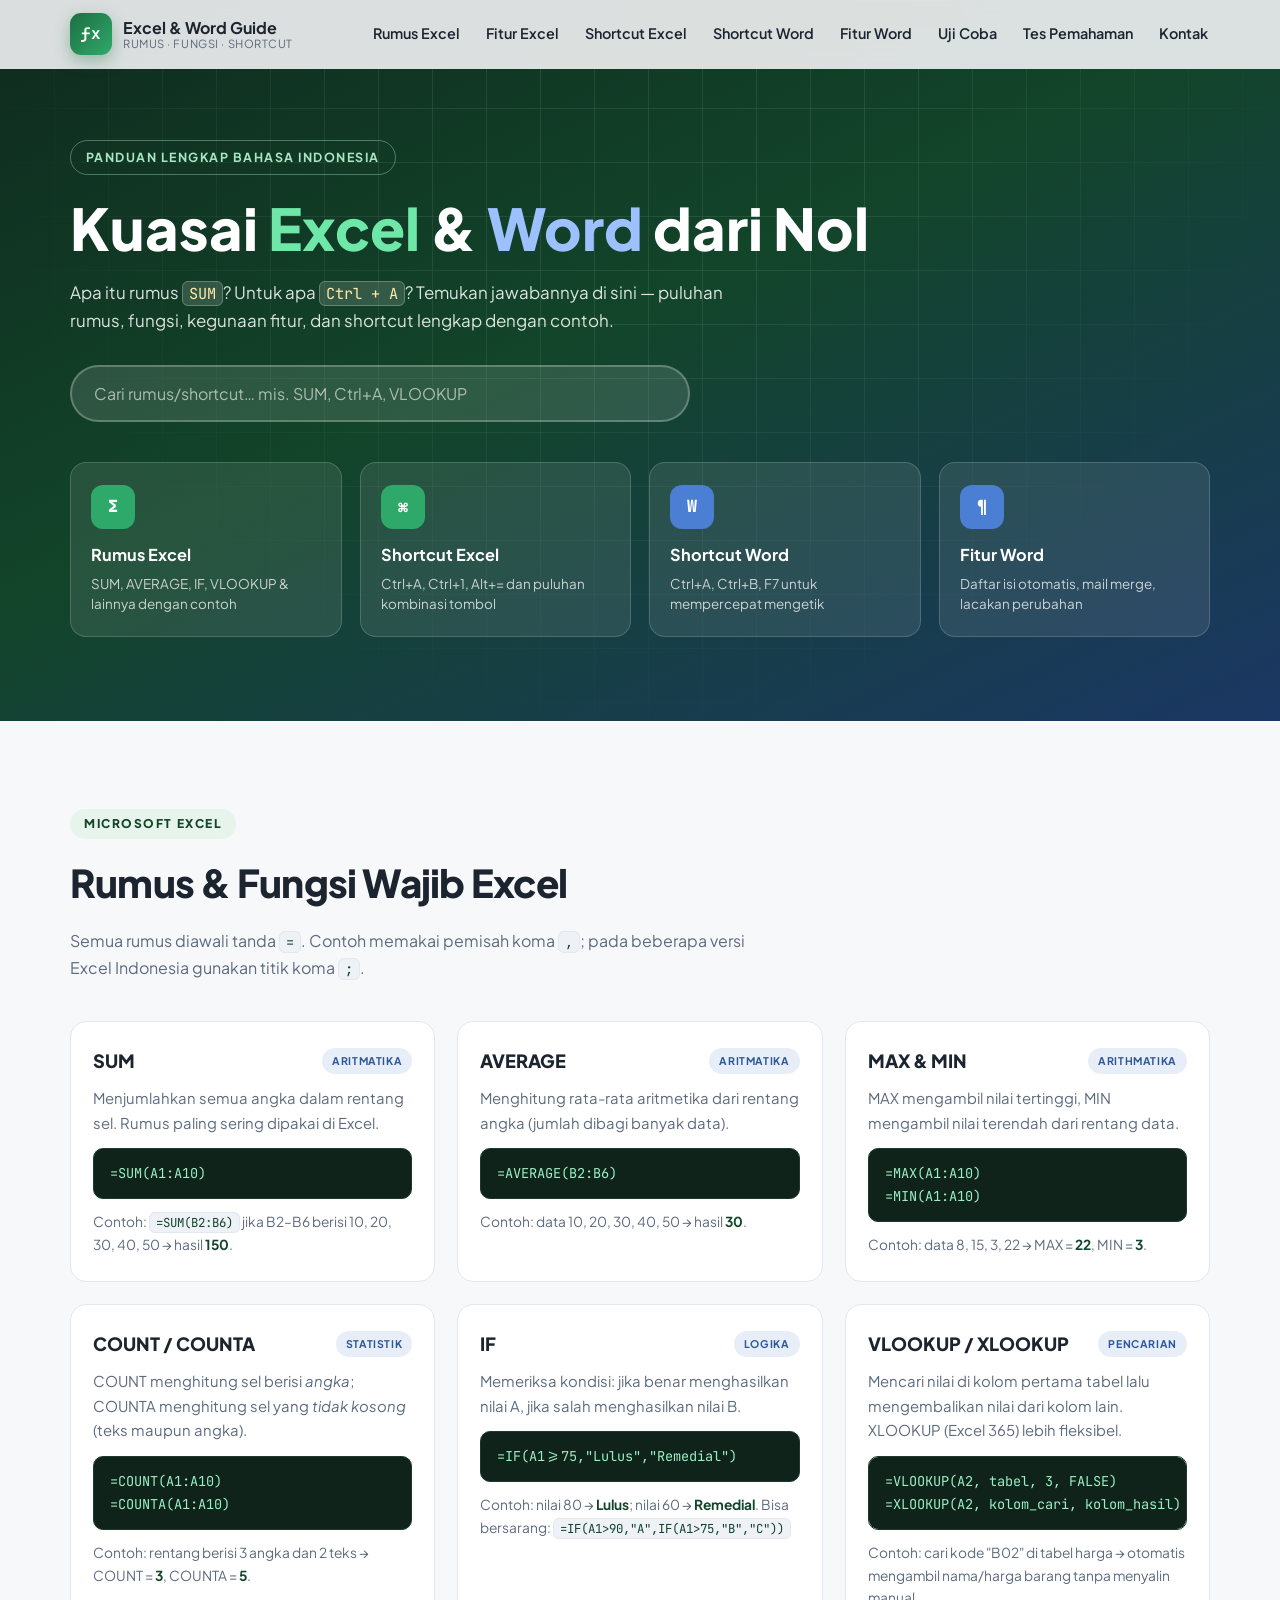
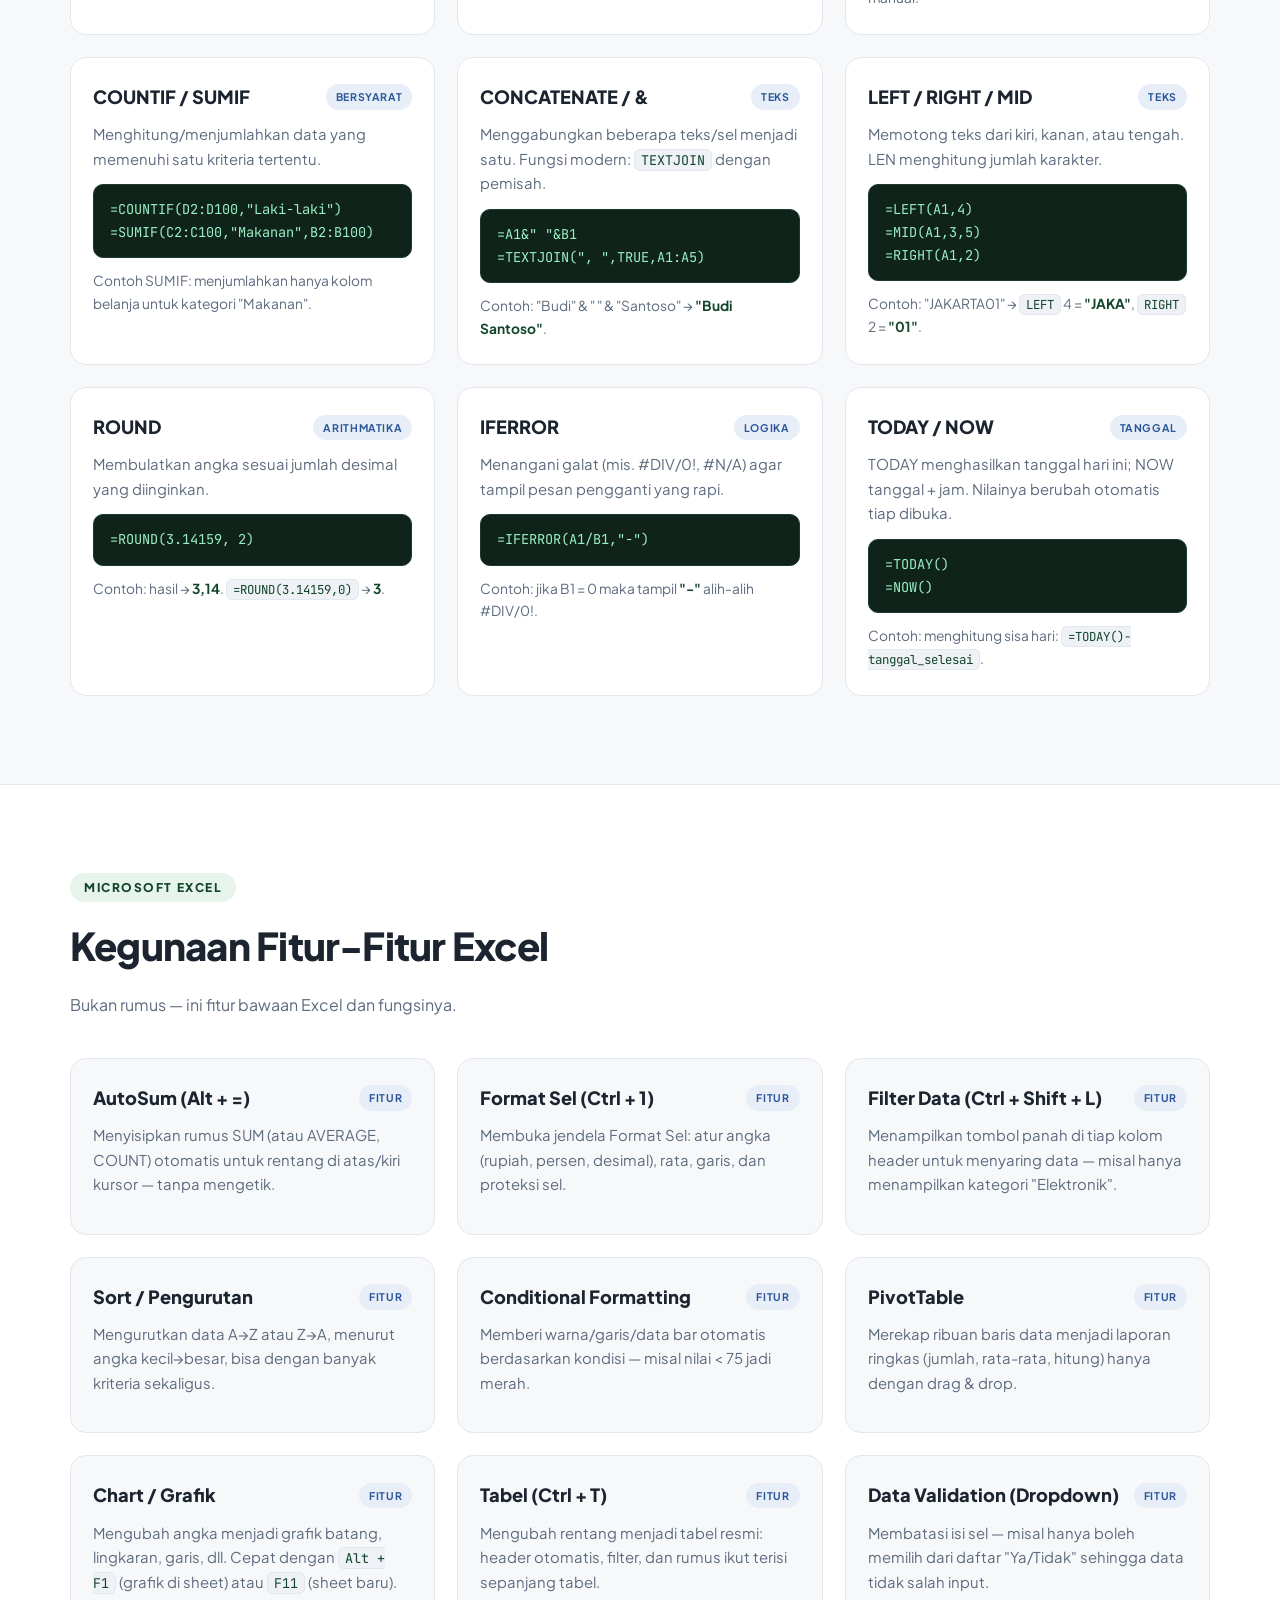
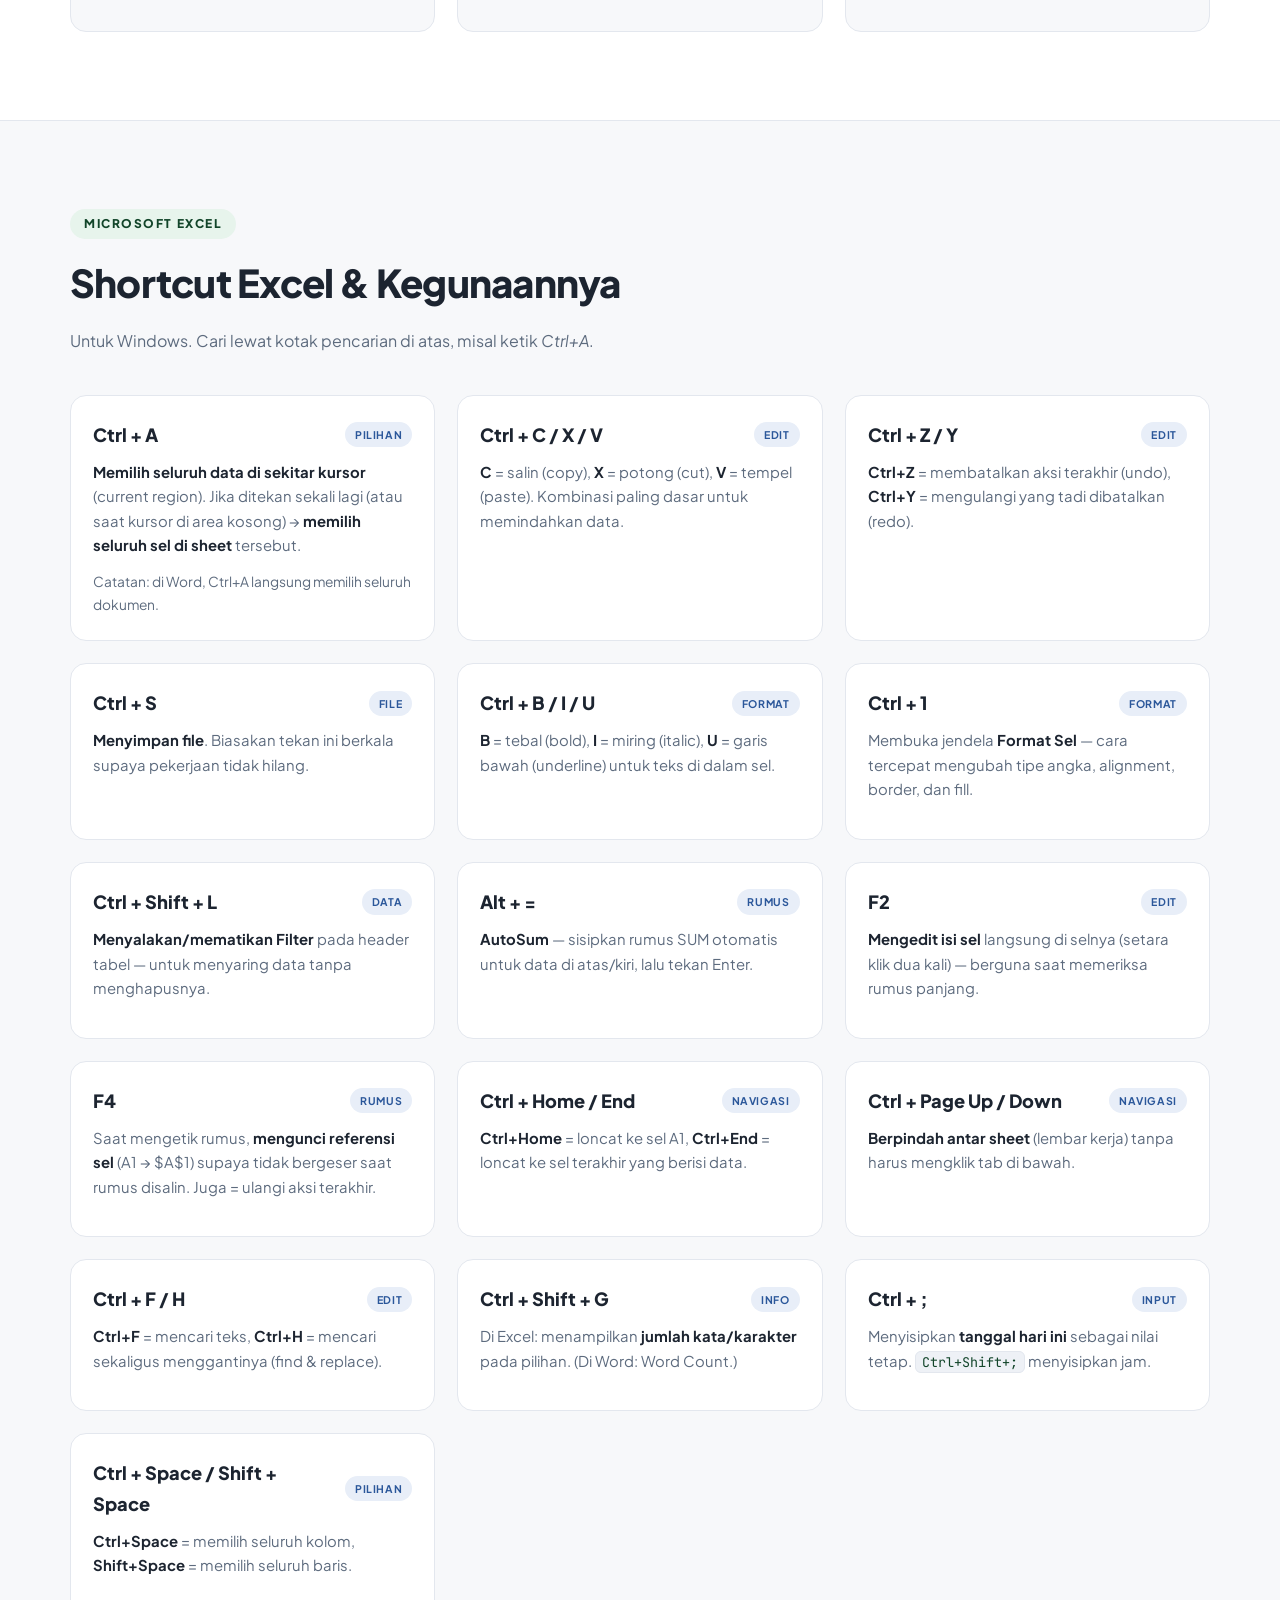
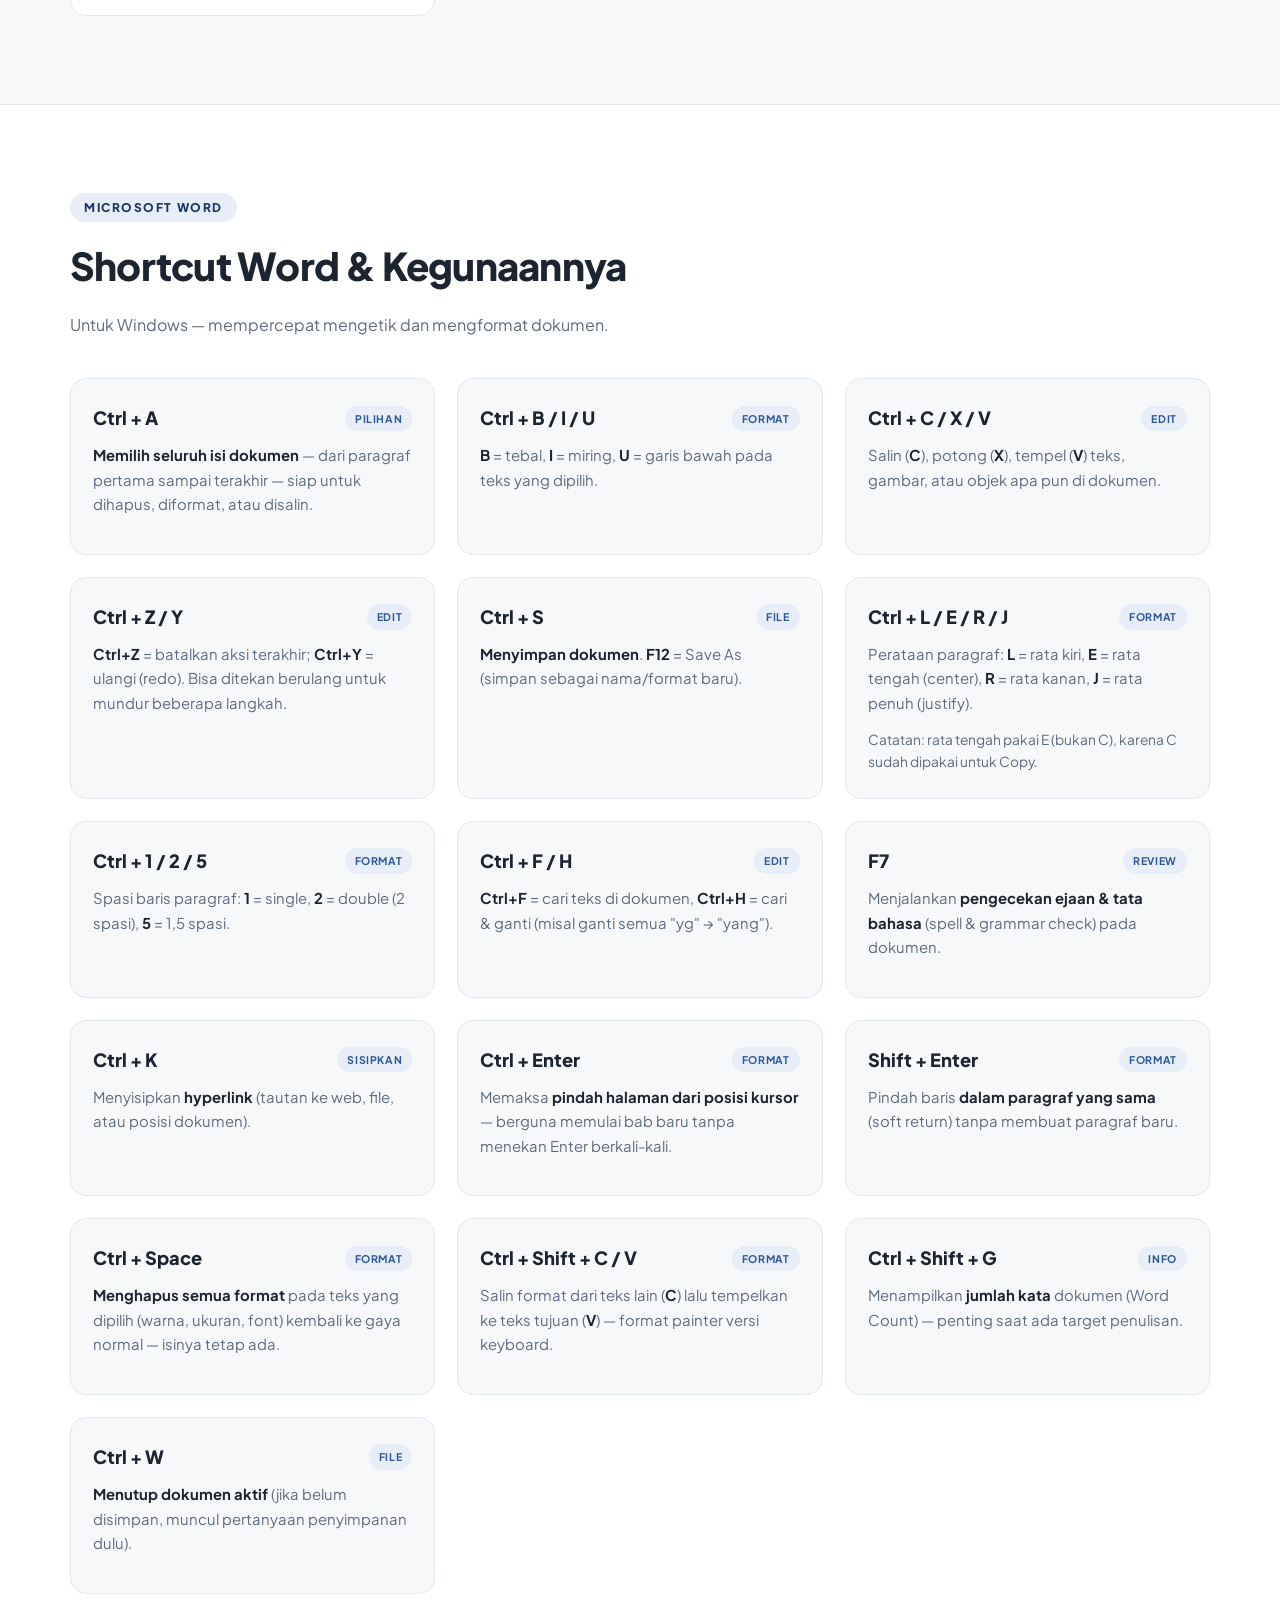
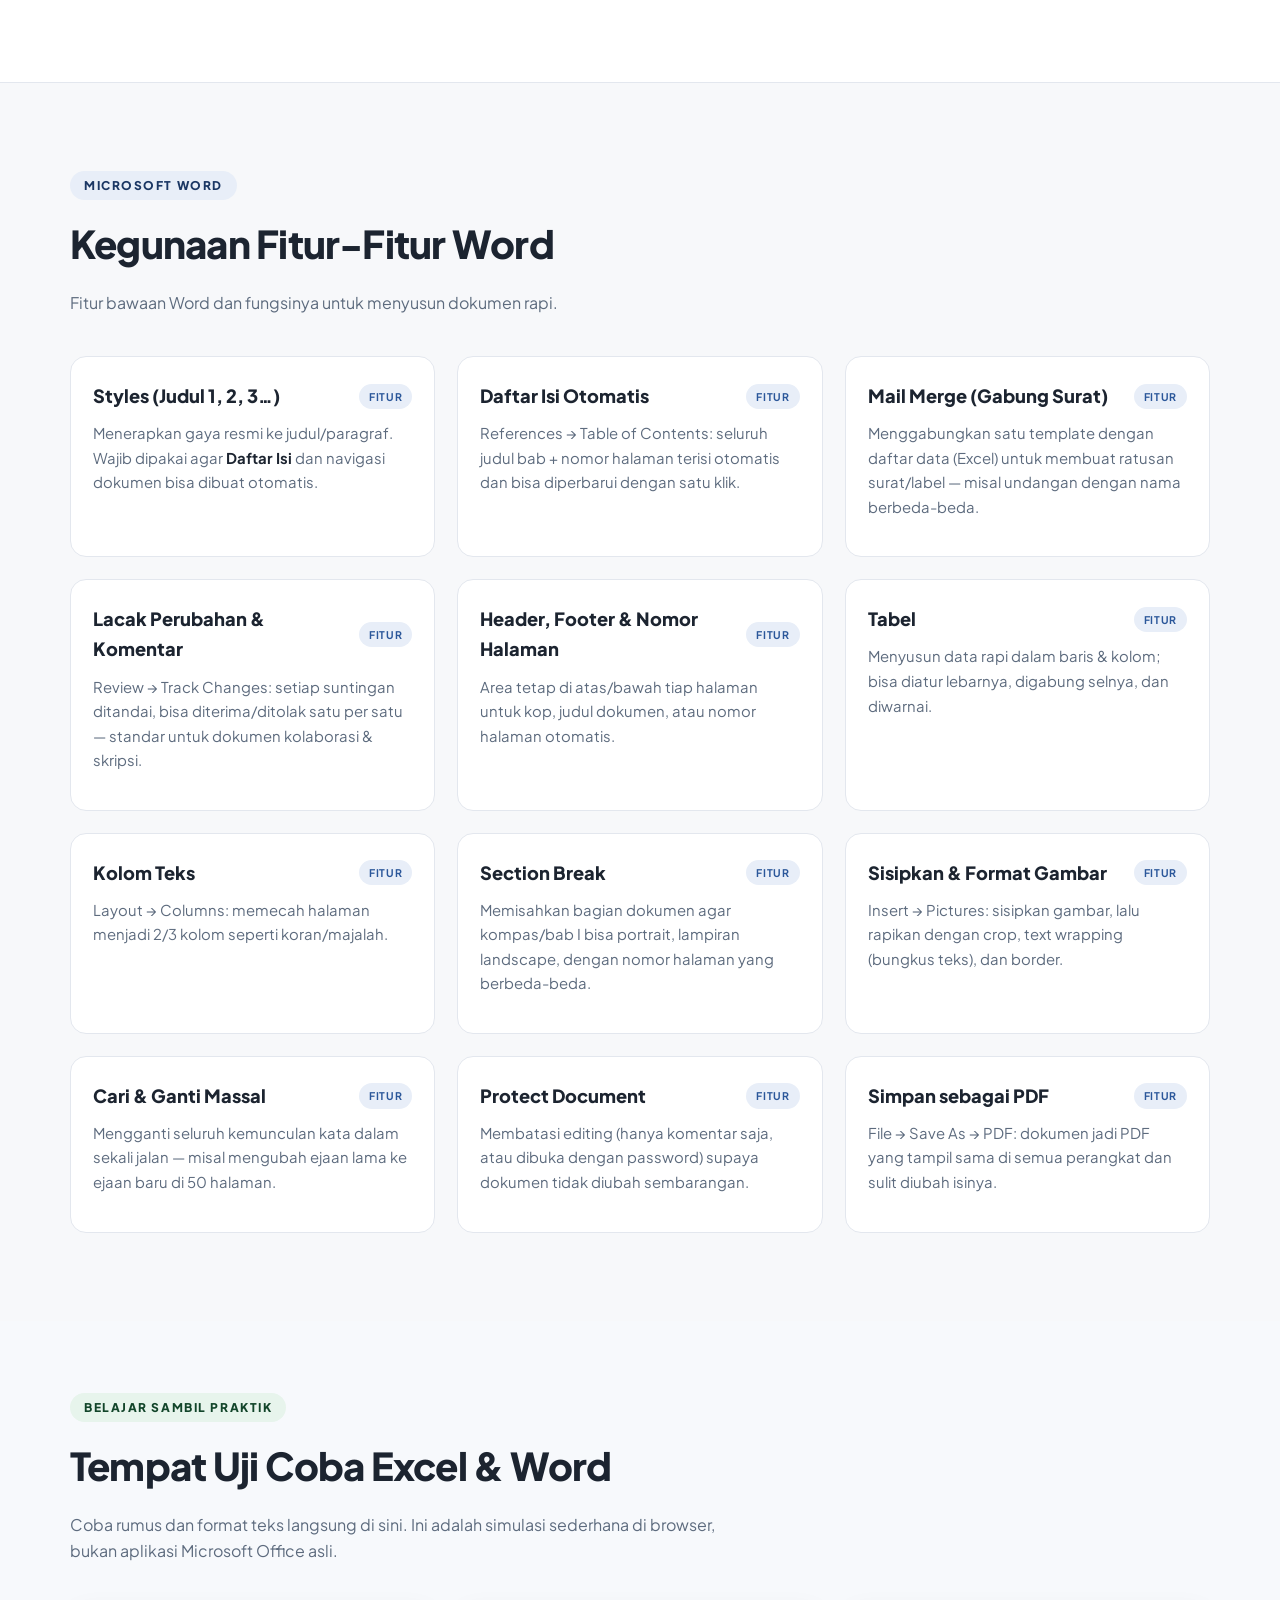
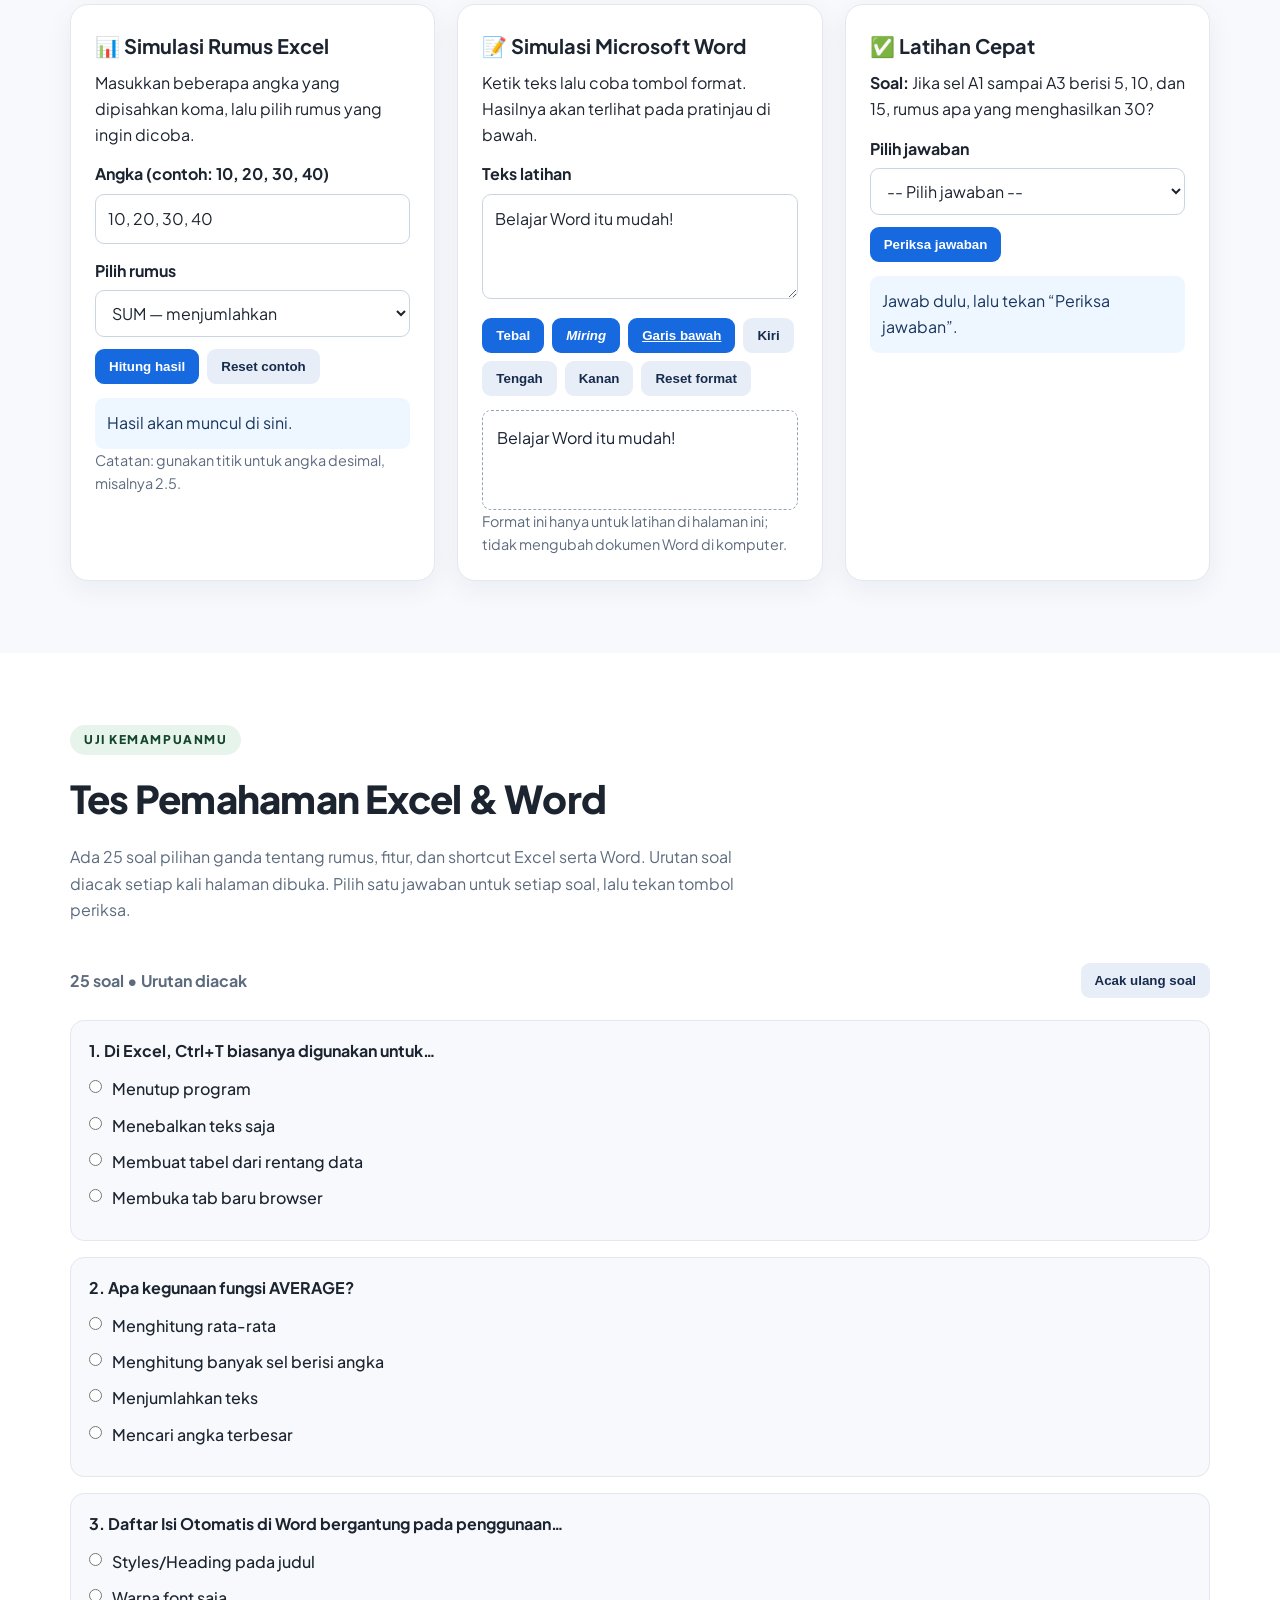
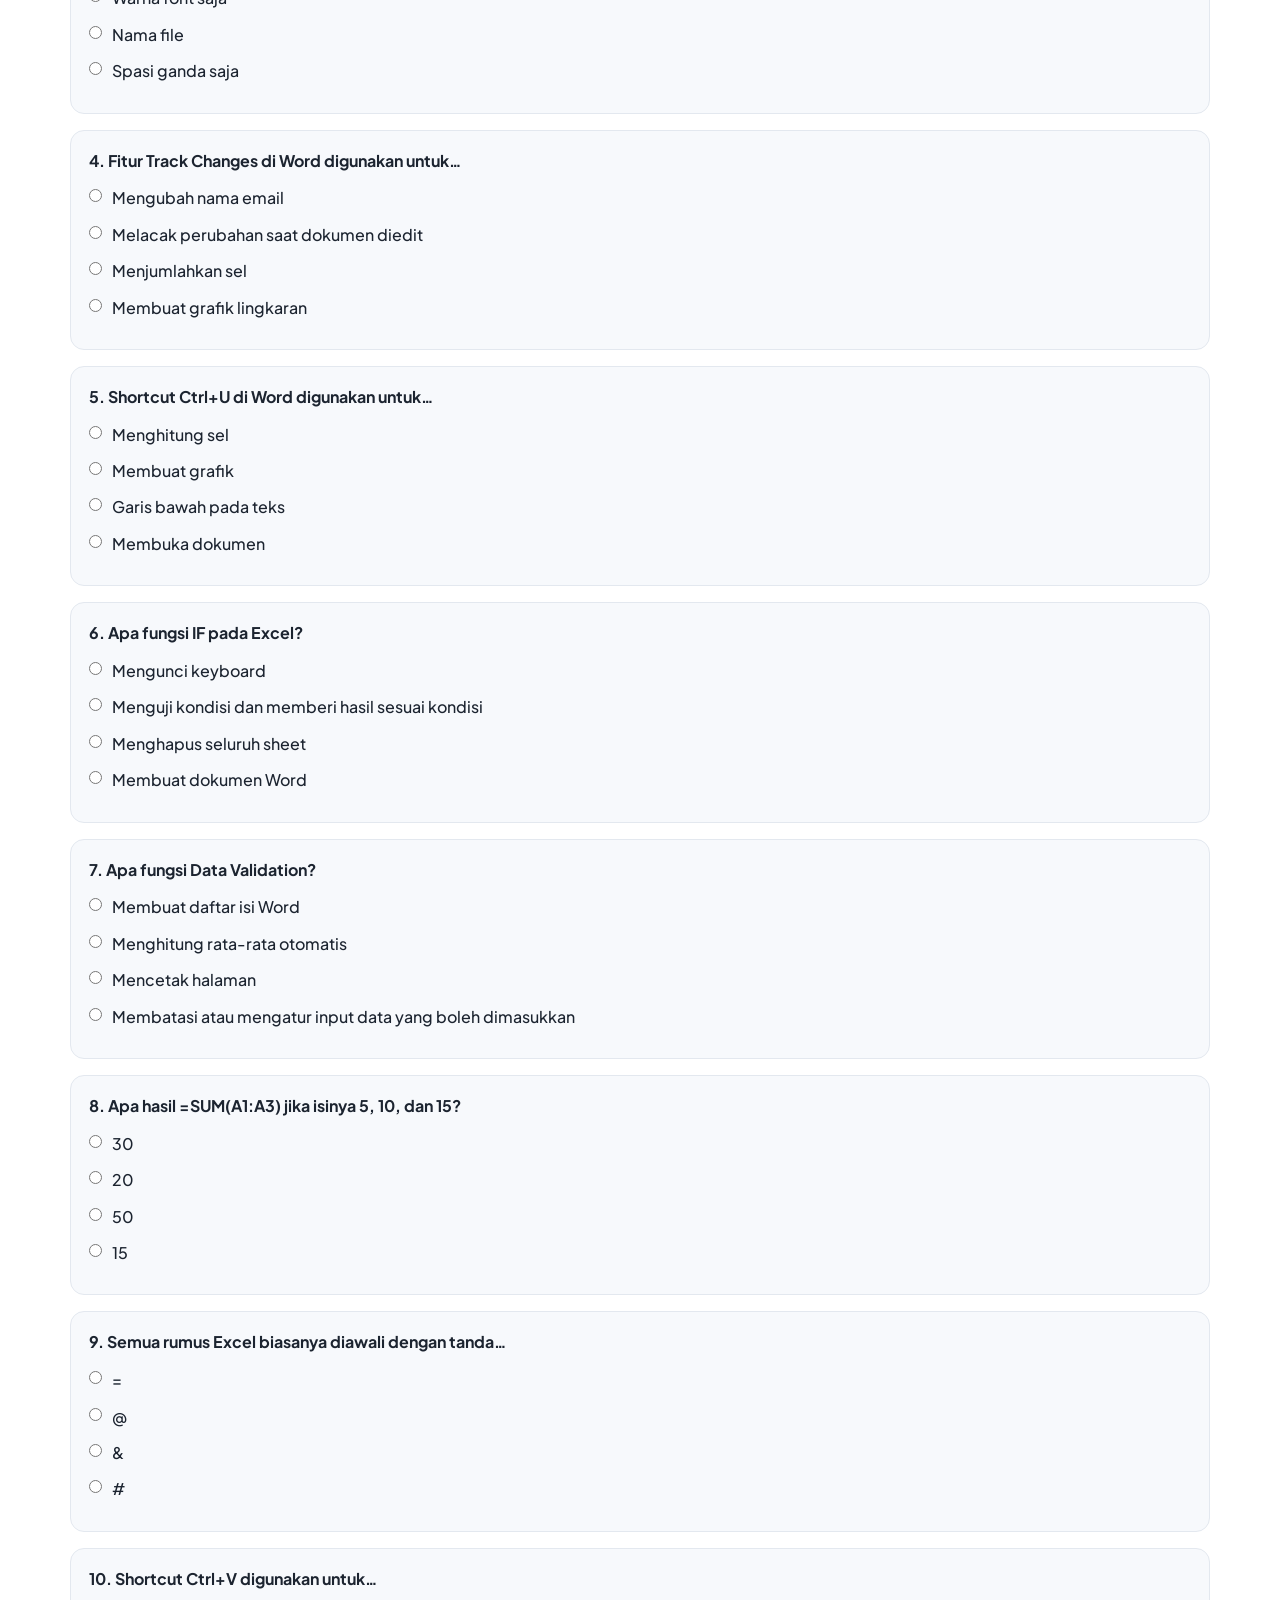
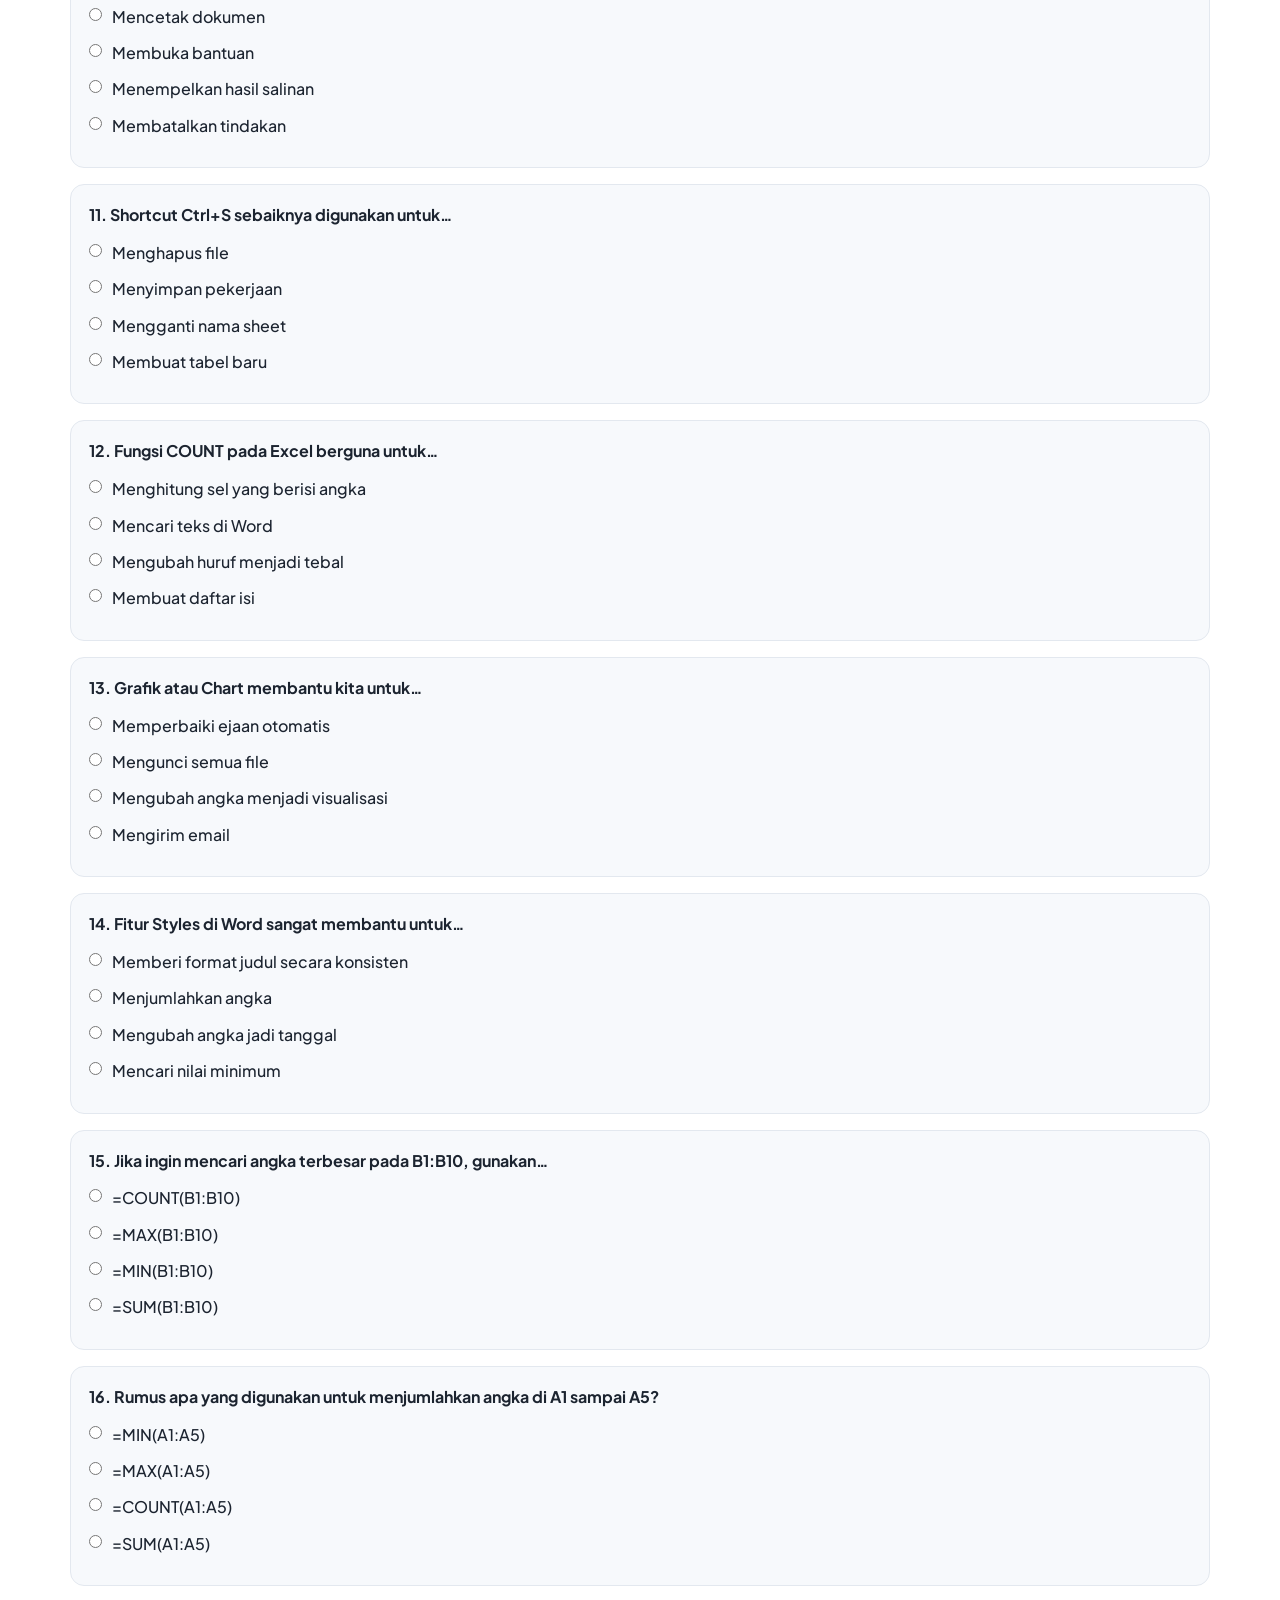
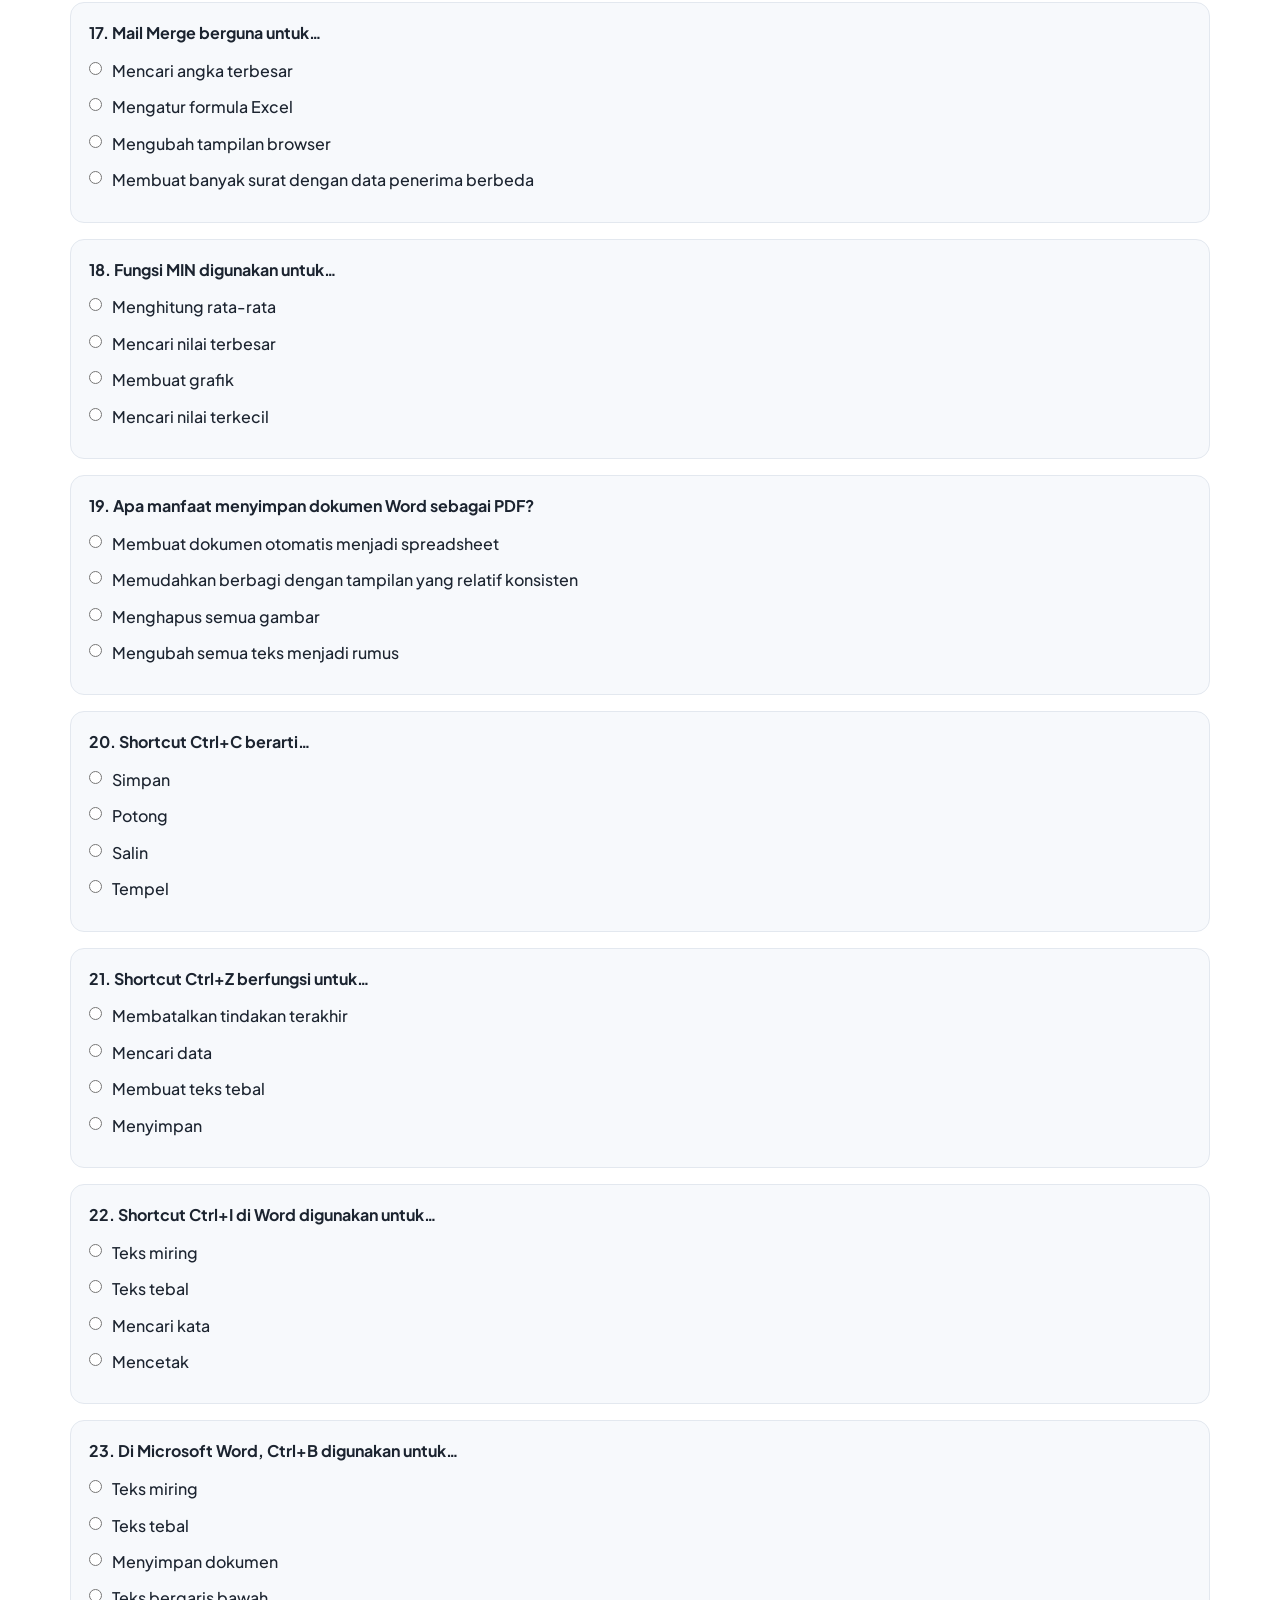
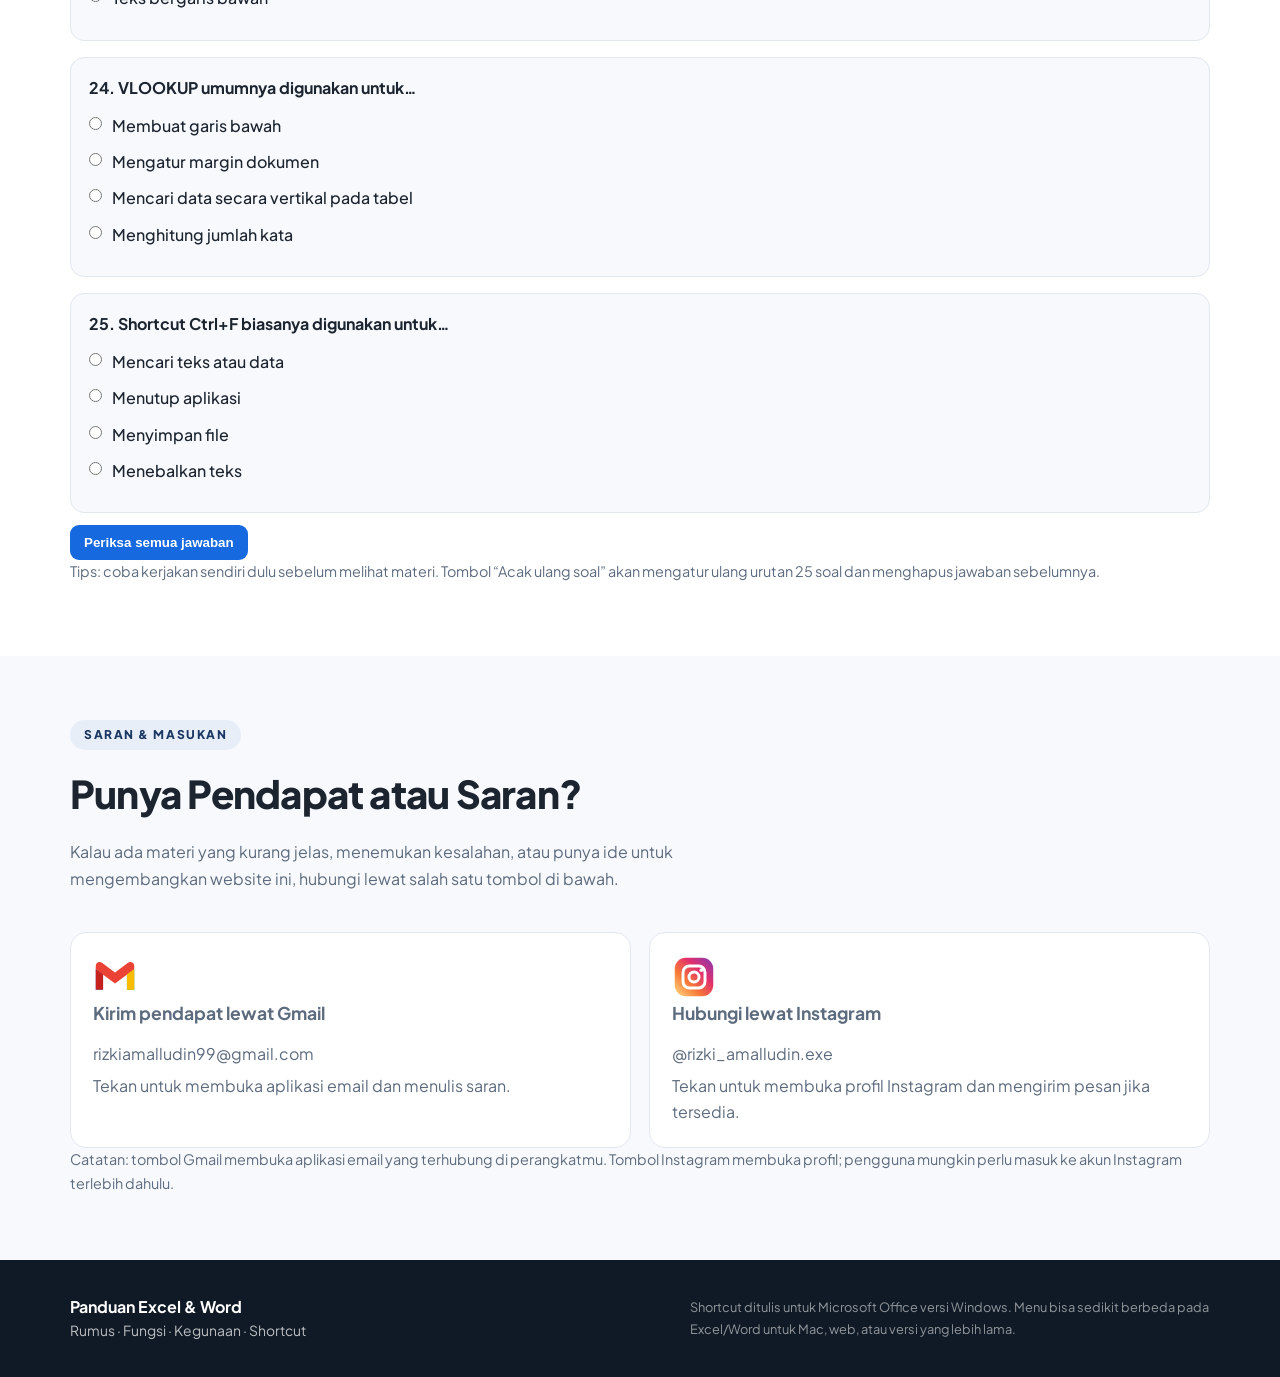
==== commit fea270f7: "Ganti ikon kontak menjadi logo Gmail dan Instagram" ====
--- a/index.html
+++ b/index.html
@@ -41,6 +41,7 @@
     .contact-link span{overflow-wrap:anywhere;color:var(--muted,#64748b)}
     #wordPreview{min-height:100px;padding:14px;border:1px dashed #94a3b8;border-radius:9px;margin-top:14px;background:white;color:#172033;overflow-wrap:anywhere}
     @media(max-width:600px){.practice-card{padding:18px}.practice-section{padding:48px 0}}
+  .contact-brand-icon{width:44px;height:44px;flex:0 0 44px;display:block}.contact-link>span{display:flex;flex-direction:column;gap:5px;min-width:0}.contact-link span span{overflow-wrap:anywhere}
   </style>
 
 </head>
@@ -777,14 +778,12 @@
       <p class="section-lead">Kalau ada materi yang kurang jelas, menemukan kesalahan, atau punya ide untuk mengembangkan website ini, hubungi lewat salah satu tombol di bawah.</p>
       <div class="contact-grid">
         <a class="contact-link" href="mailto:rizkiamalludin99@gmail.com?subject=Saran%20untuk%20Website%20Panduan%20Excel%20dan%20Word&body=Halo%2C%20saya%20ingin%20memberikan%20saran%20untuk%20website%20Panduan%20Excel%20dan%20Word.%0A%0ASaran%20saya%3A%0A" target="_blank" rel="noopener noreferrer">
-          <strong>✉️ Kirim pendapat lewat Gmail</strong>
-          <span>rizkiamalludin99@gmail.com</span>
-          <p>Tekan untuk membuka aplikasi email dan menulis saran.</p>
+          <svg class="contact-brand-icon gmail-icon" viewBox="0 0 48 36" role="img" aria-label="Logo Gmail"><path fill="#4285F4" d="M3 9.5V32h8V15z"/><path fill="#34A853" d="M37 15v17h8V9.5z"/><path fill="#EA4335" d="M3 9.5V5.8C3 2.4 7 .6 9.8 2.5L24 13l14.2-10.5C41 .6 45 2.4 45 5.8v3.7L24 25z"/><path fill="#C5221F" d="M3 9.5 11 15v17H3z"/><path fill="#FBBC04" d="M37 15 45 9.5V32h-8z"/></svg>
+          <span><strong>Kirim pendapat lewat Gmail</strong><span>rizkiamalludin99@gmail.com</span><span>Tekan untuk membuka aplikasi email dan menulis saran.</span></span>
         </a>
         <a class="contact-link" href="https://www.instagram.com/rizki_amalludin.exe/" target="_blank" rel="noopener noreferrer">
-          <strong>📸 Hubungi lewat Instagram</strong>
-          <span>@rizki_amalludin.exe</span>
-          <p>Tekan untuk membuka profil Instagram dan mengirim pesan jika tersedia.</p>
+          <svg class="contact-brand-icon instagram-icon" viewBox="0 0 48 48" role="img" aria-label="Logo Instagram"><defs><linearGradient id="instagramBrandGradient" x1="0" y1="1" x2="1" y2="0"><stop offset="0" stop-color="#FFDC80"/><stop offset=".35" stop-color="#F77737"/><stop offset=".65" stop-color="#E1306C"/><stop offset="1" stop-color="#833AB4"/></linearGradient></defs><rect x="3" y="3" width="42" height="42" rx="12" fill="url(#instagramBrandGradient)"/><rect x="12" y="12" width="24" height="24" rx="7" fill="none" stroke="#fff" stroke-width="3.2"/><circle cx="24" cy="24" r="5.5" fill="none" stroke="#fff" stroke-width="3.2"/><circle cx="32" cy="16.5" r="2" fill="#fff"/></svg>
+          <span><strong>Hubungi lewat Instagram</strong><span>@rizki_amalludin.exe</span><span>Tekan untuk membuka profil Instagram dan mengirim pesan jika tersedia.</span></span>
         </a>
       </div>
       <p class="practice-help">Catatan: tombol Gmail membuka aplikasi email yang terhubung di perangkatmu. Tombol Instagram membuka profil; pengguna mungkin perlu masuk ke akun Instagram terlebih dahulu.</p>
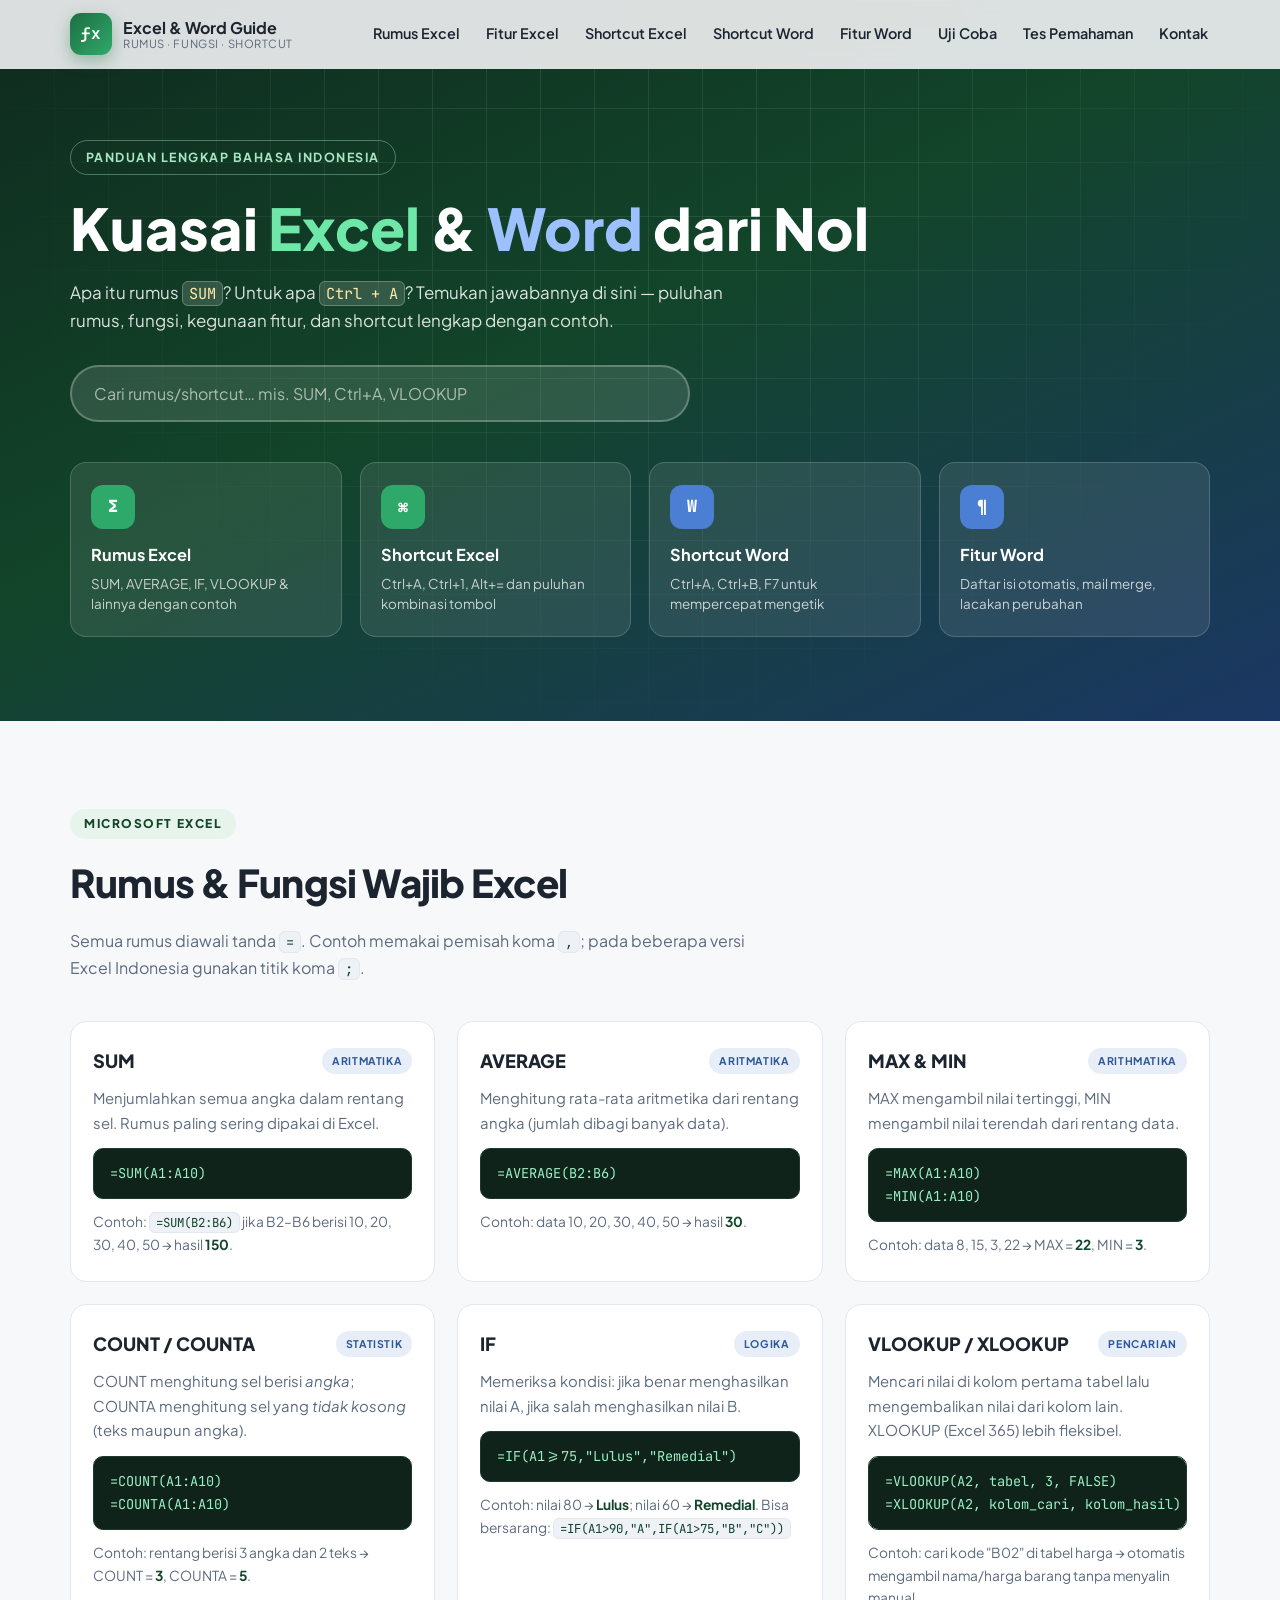
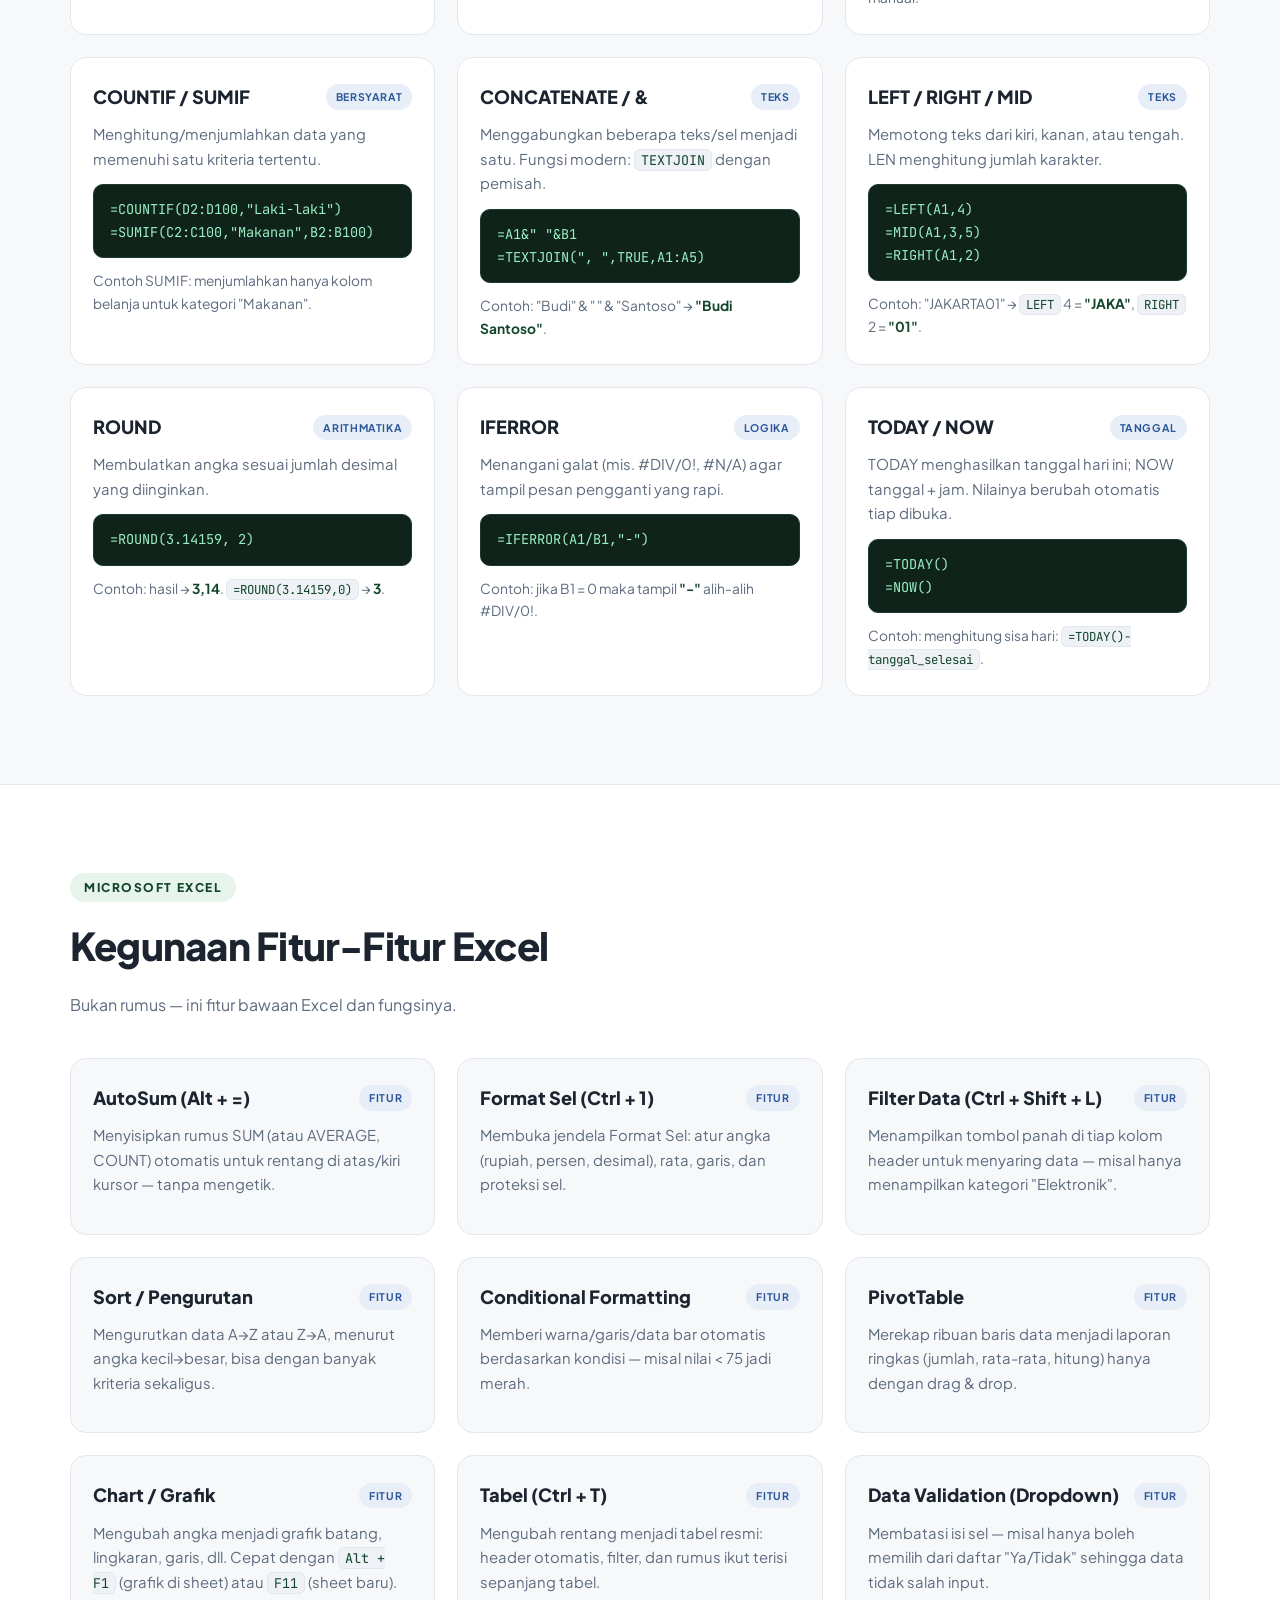
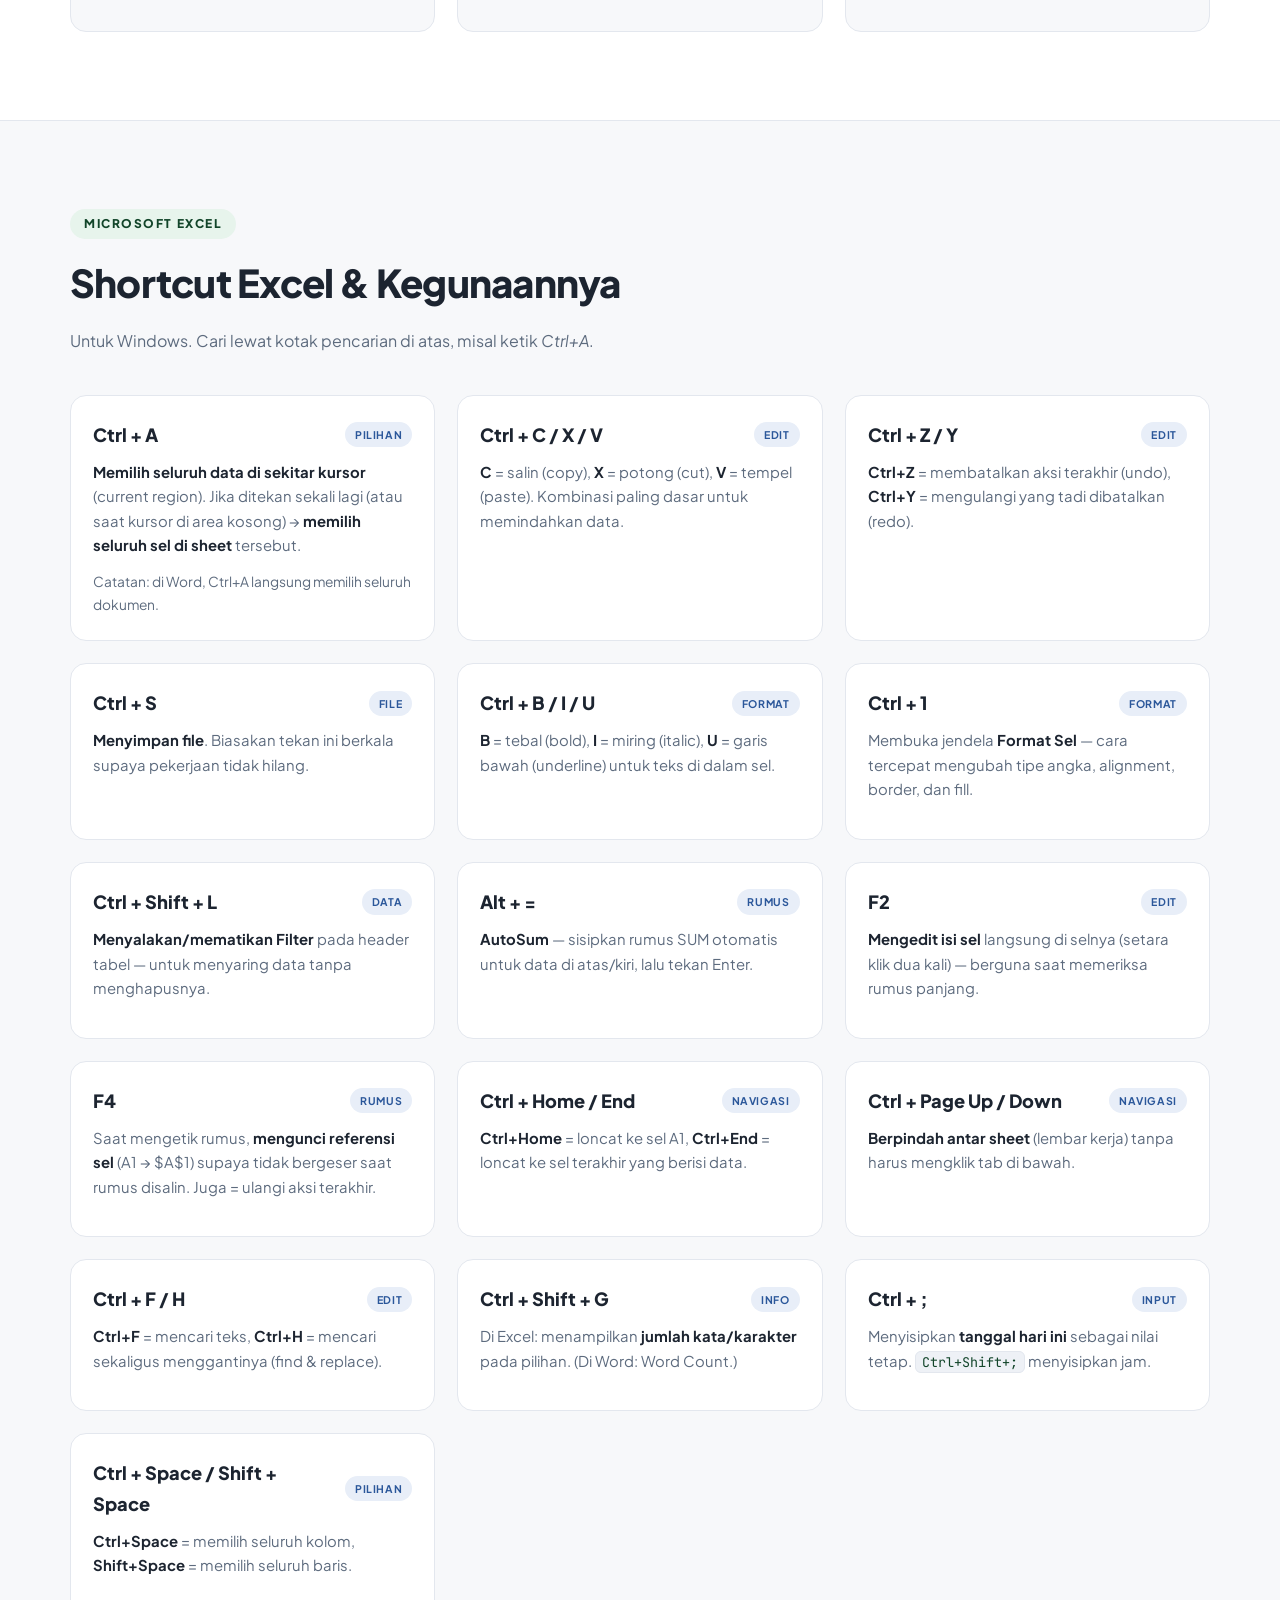
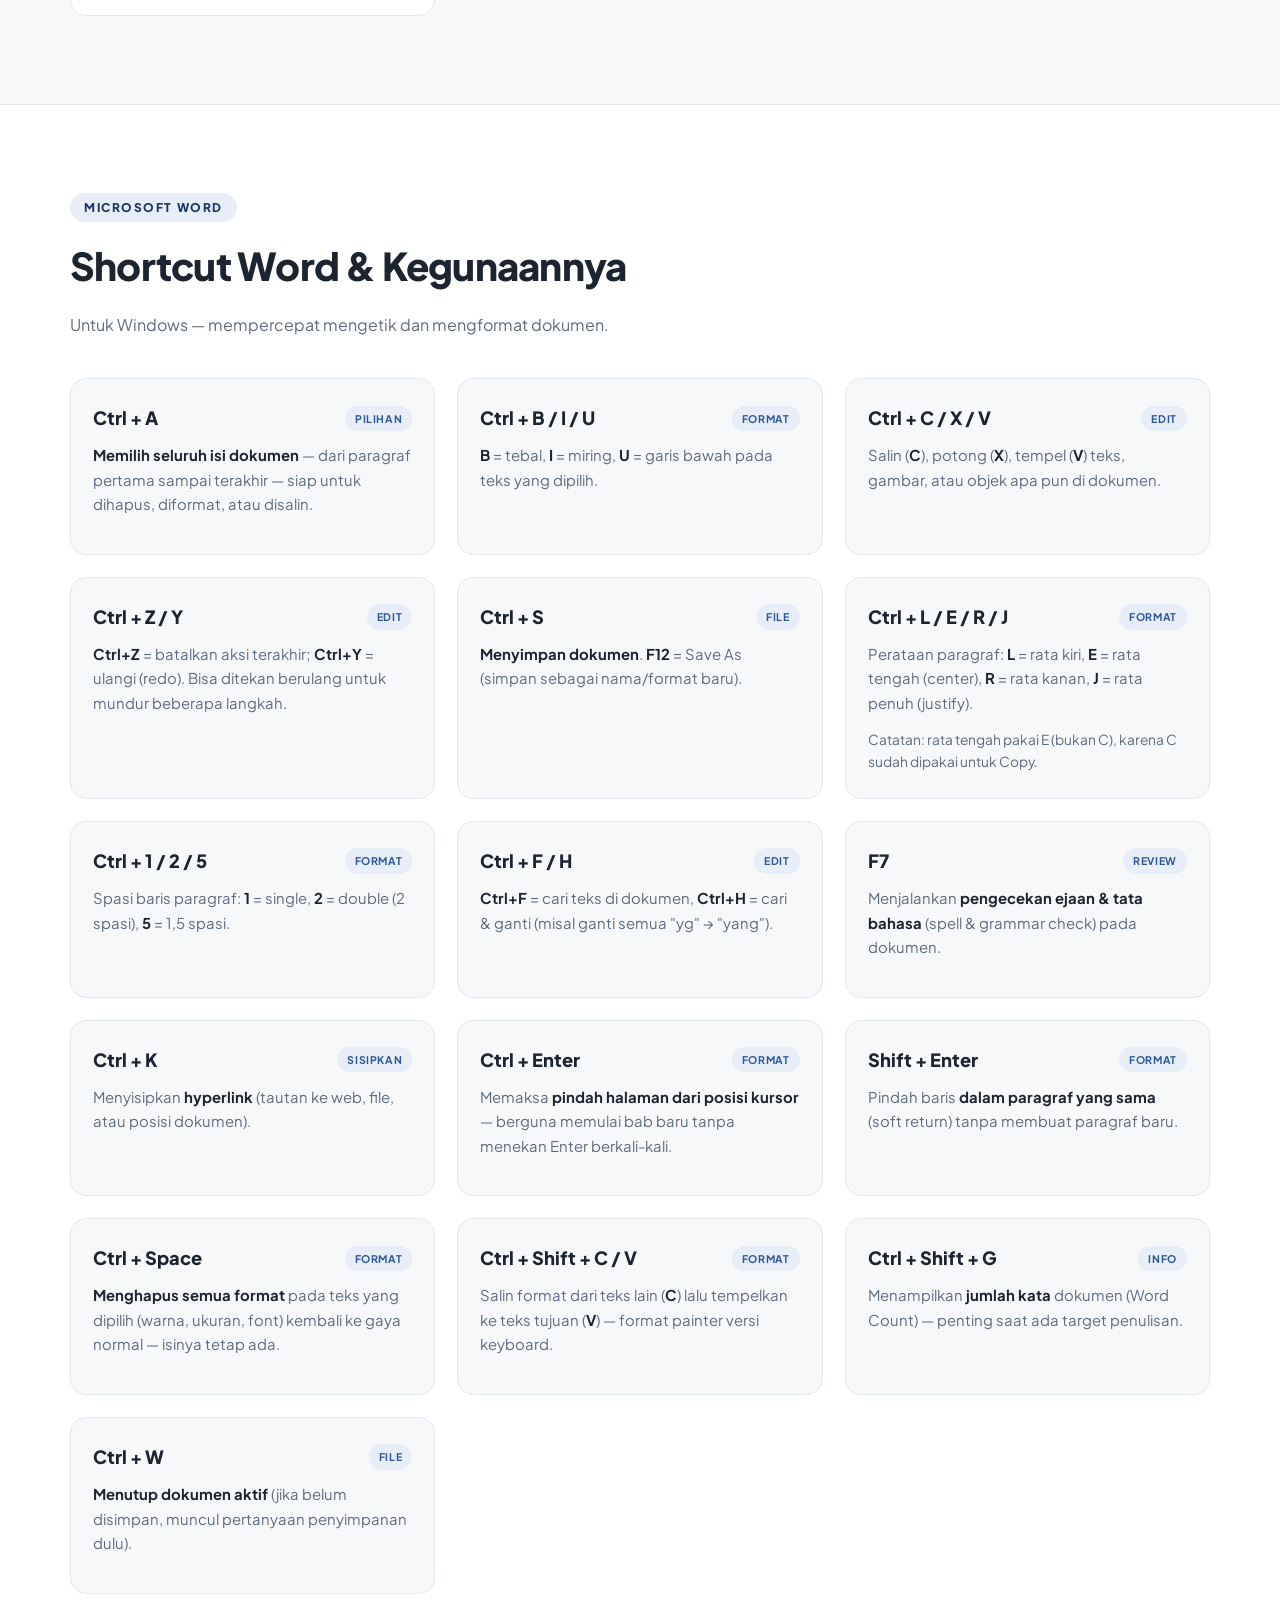
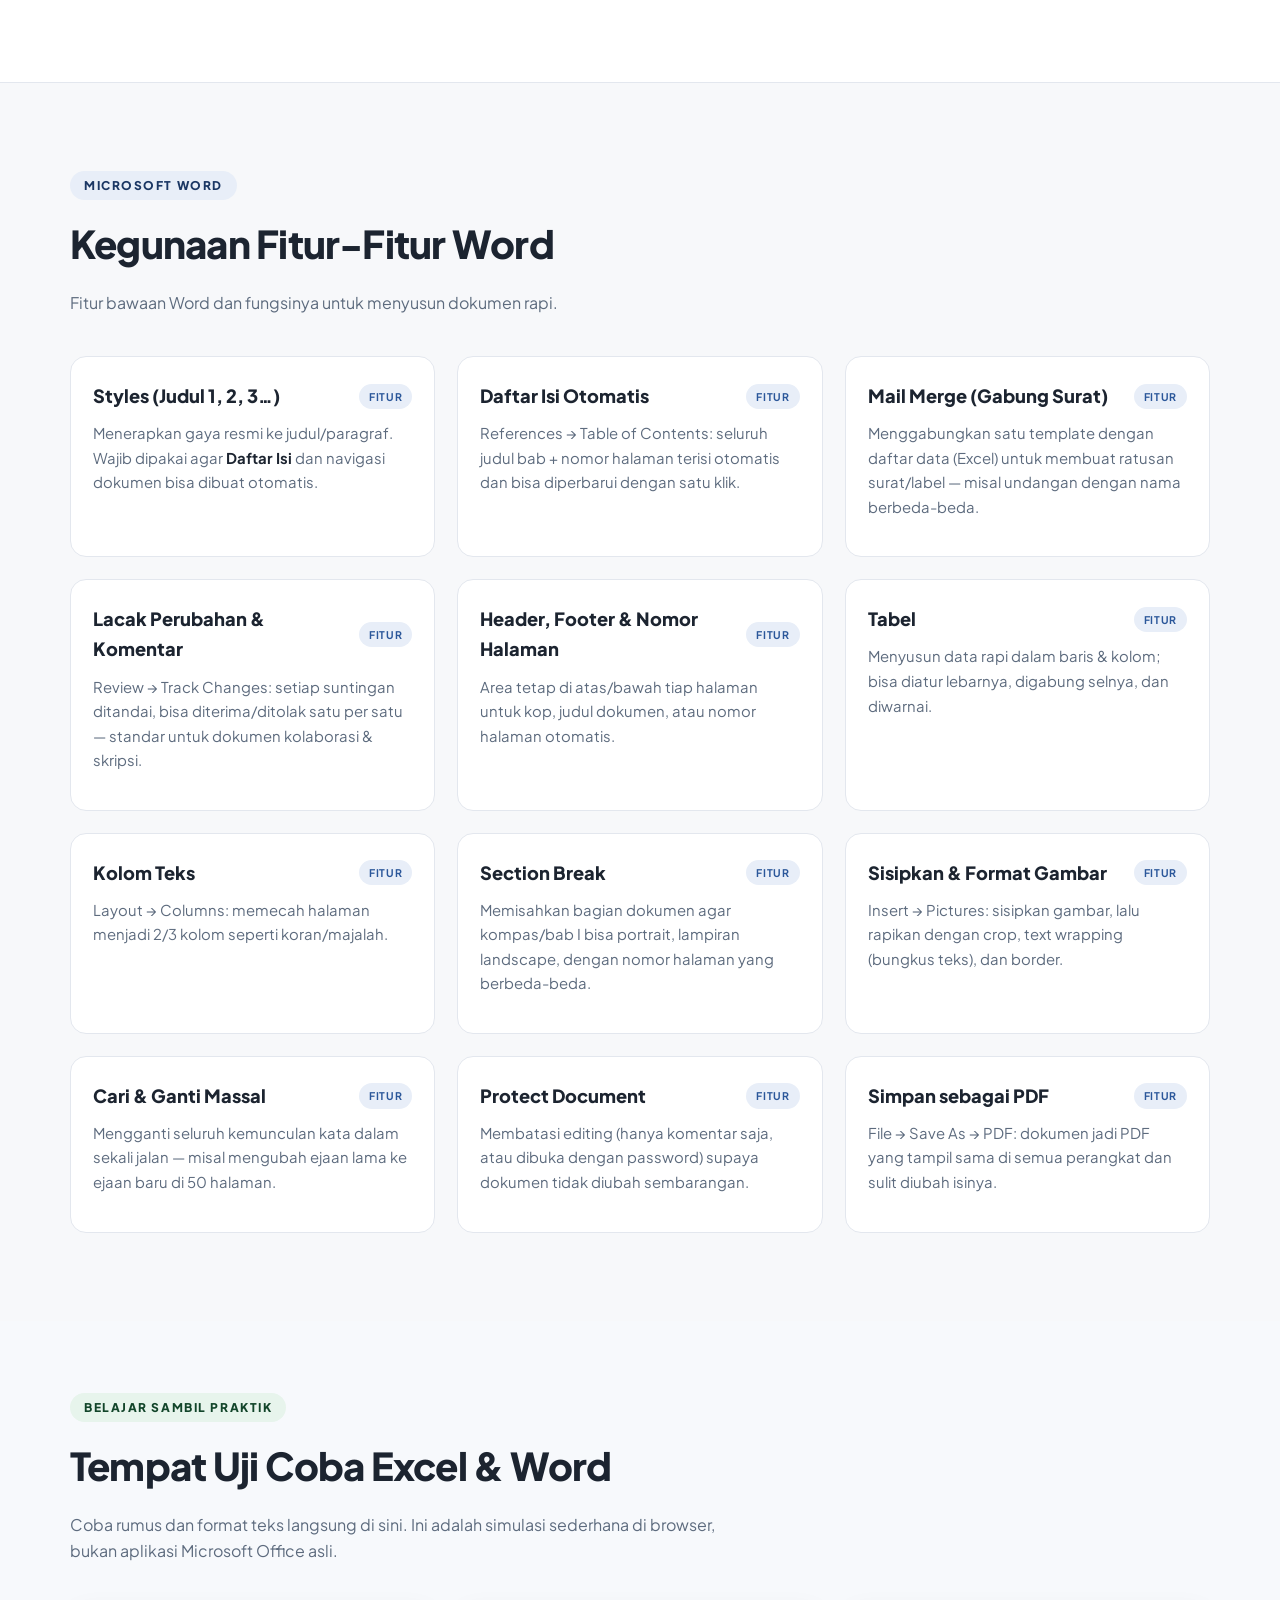
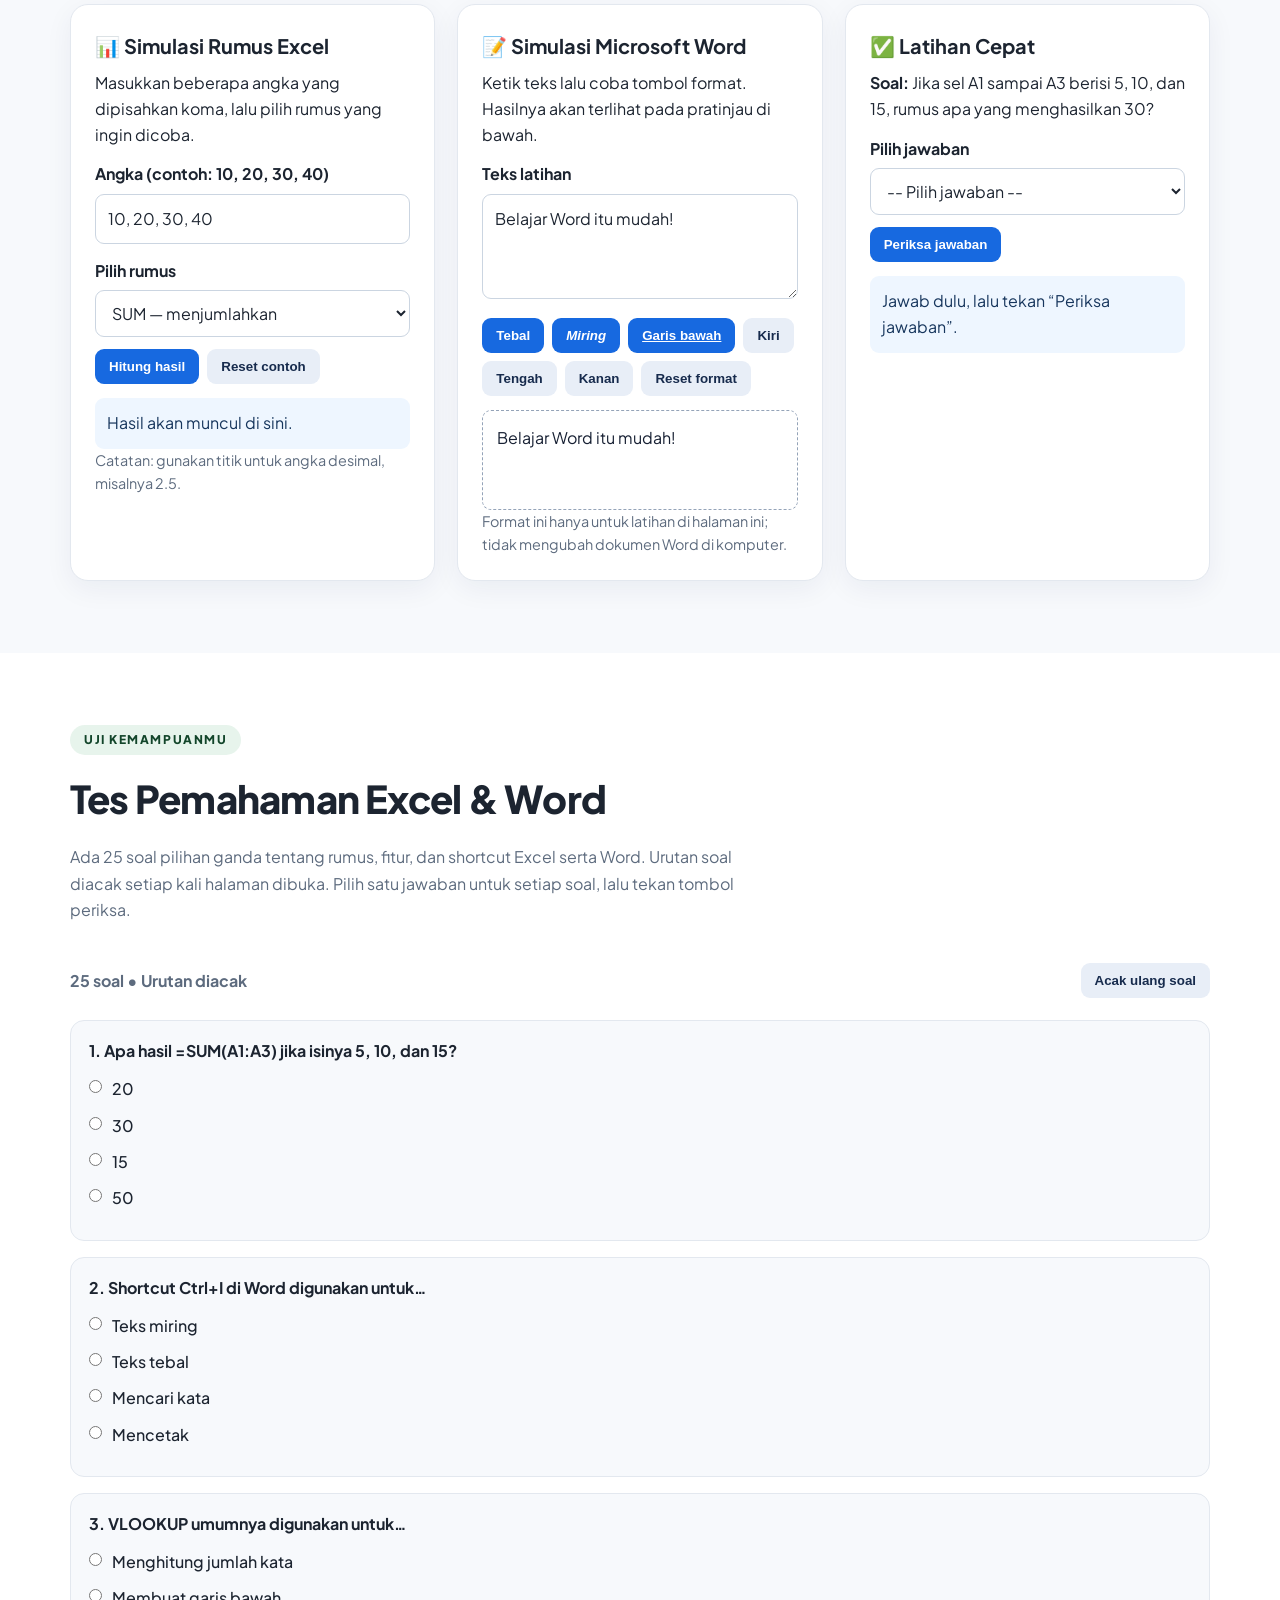
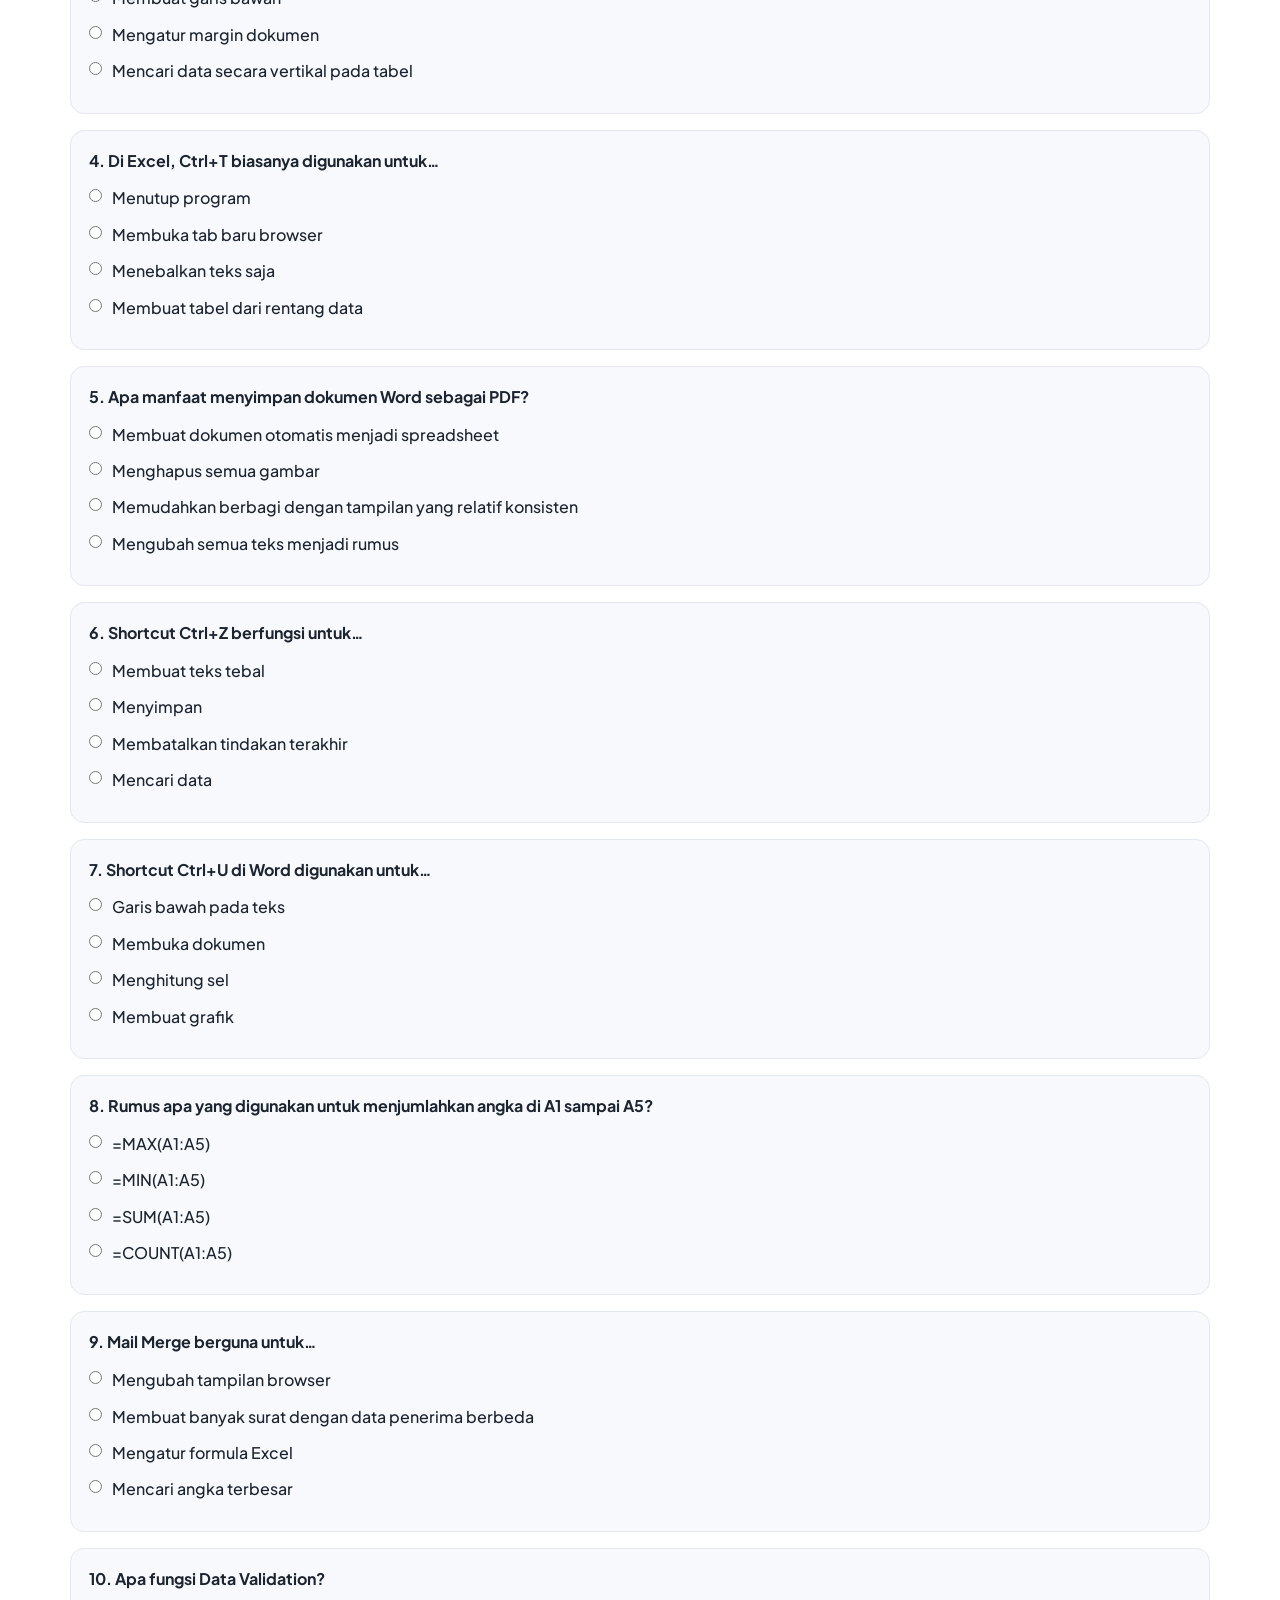
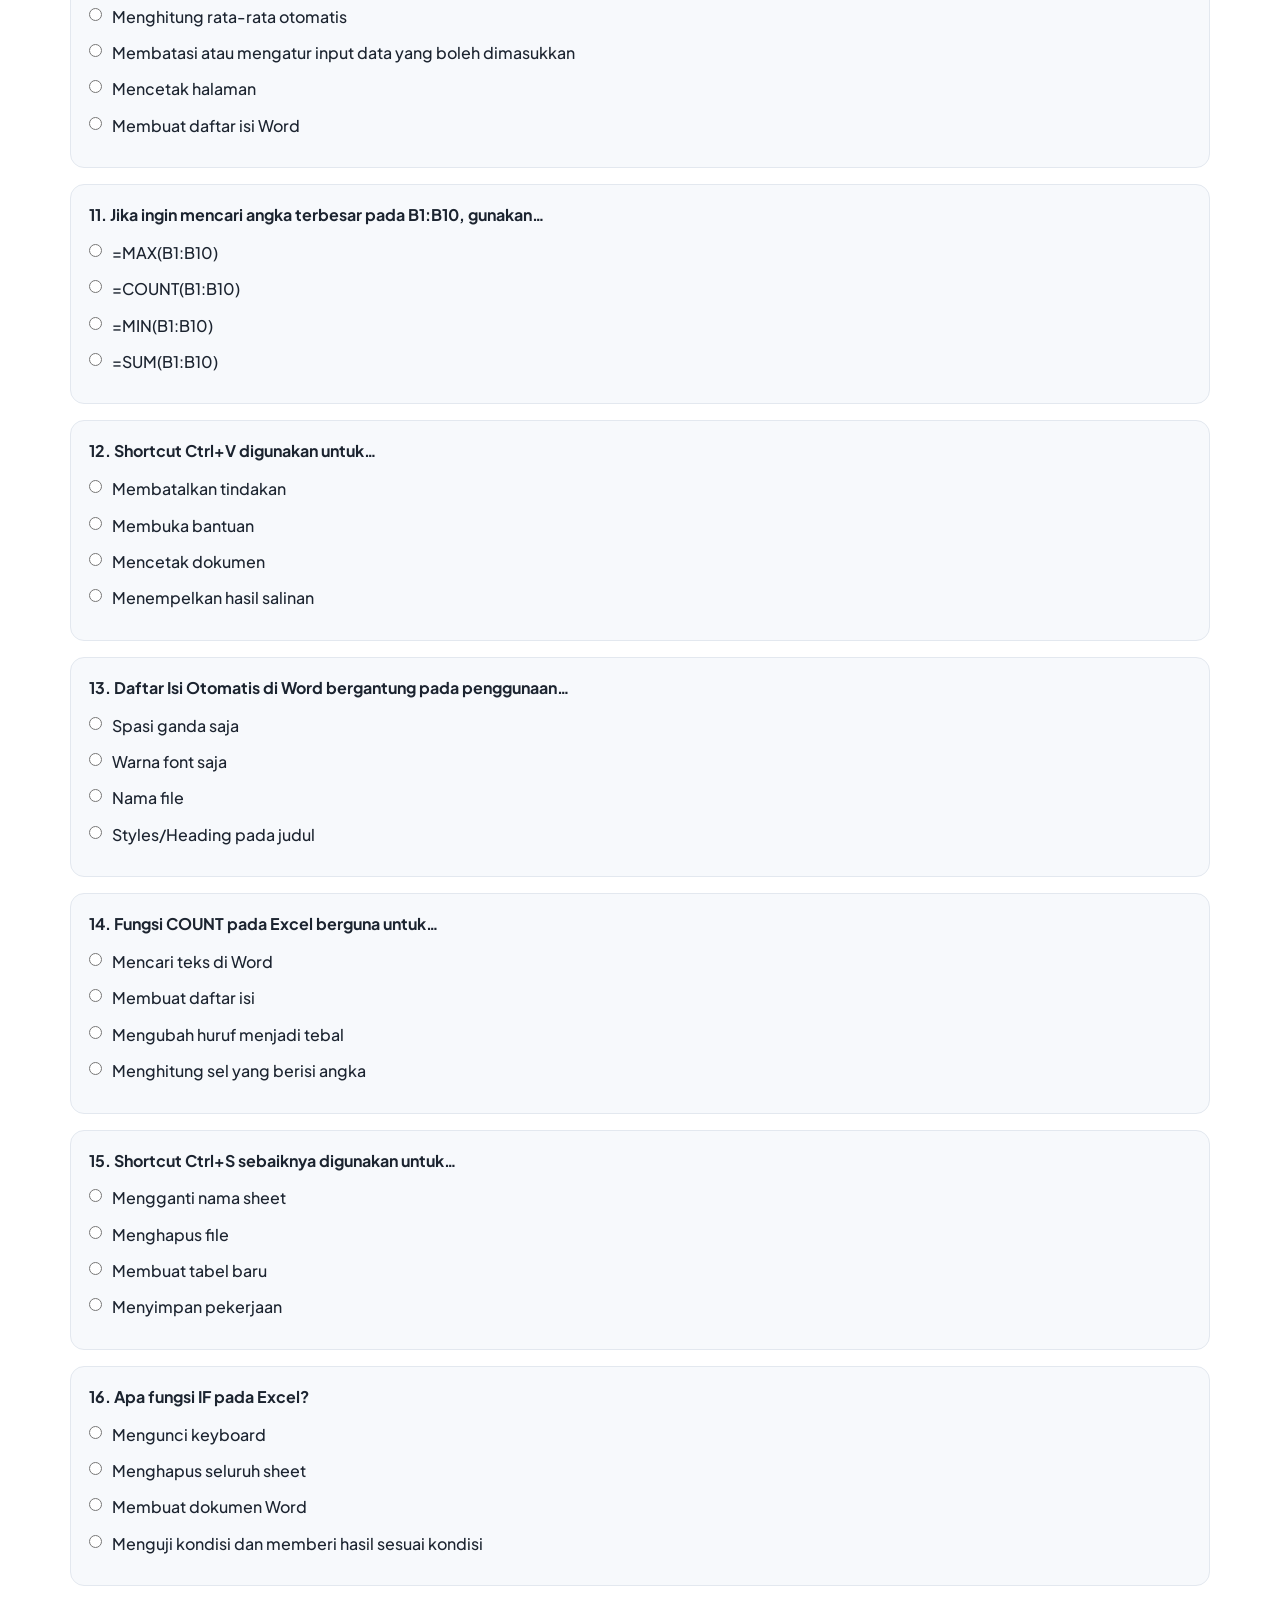
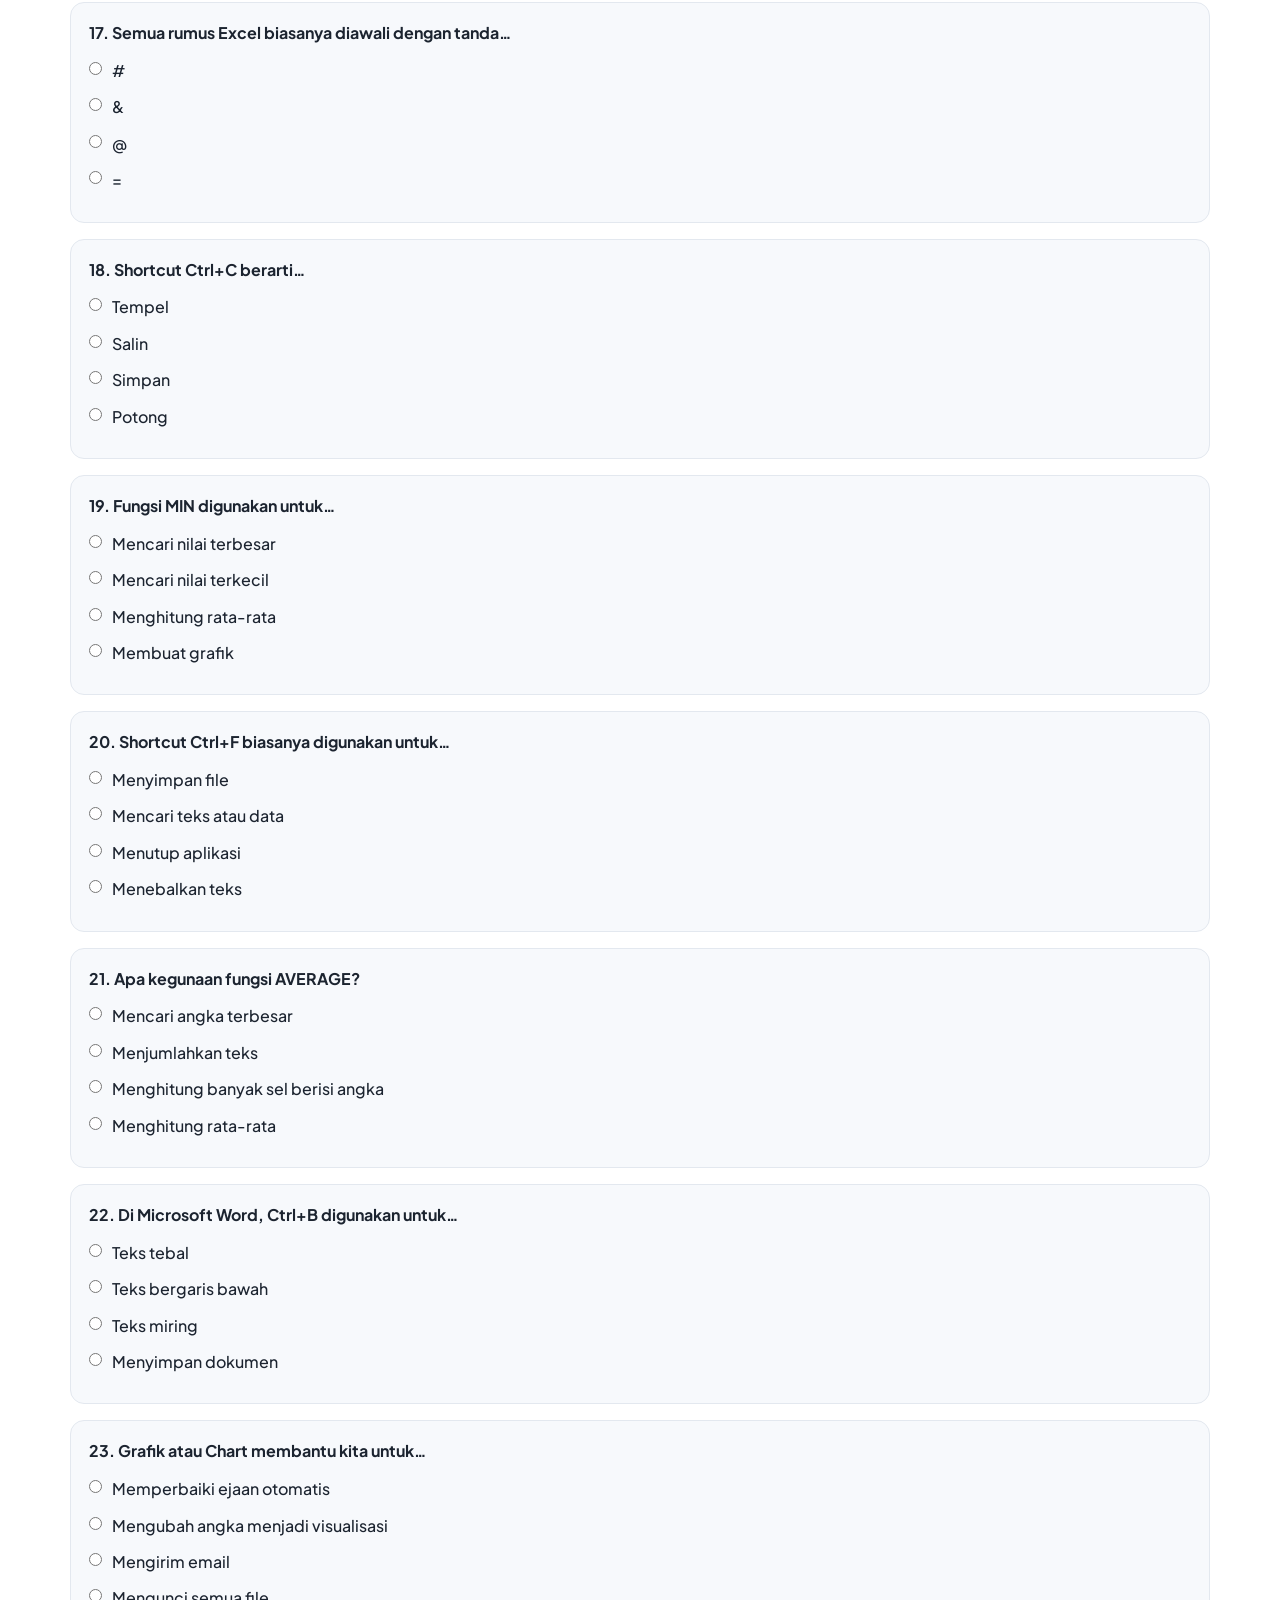
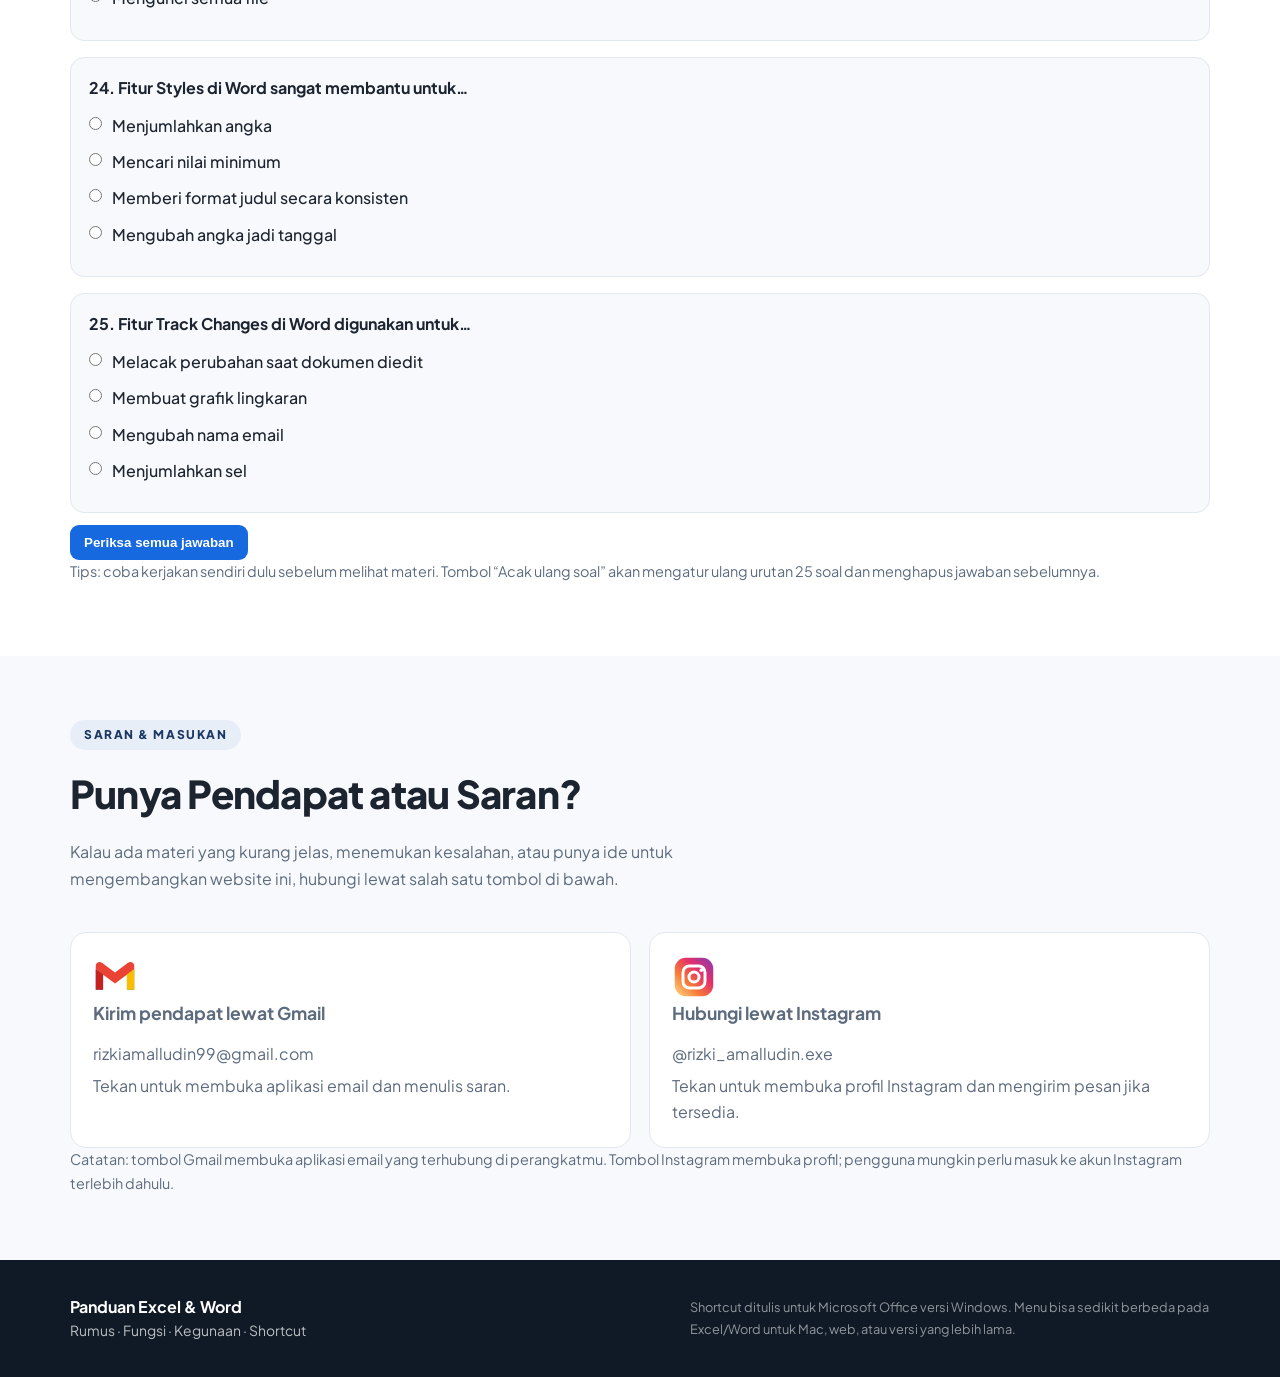
==== commit cef7ec52: "Improve accessibility and motion preferences" ====
--- a/index.html
+++ b/index.html
@@ -44,6 +44,13 @@
   .contact-brand-icon{width:44px;height:44px;flex:0 0 44px;display:block}.contact-link>span{display:flex;flex-direction:column;gap:5px;min-width:0}.contact-link span span{overflow-wrap:anywhere}
   </style>
 
+
+  <style id="site-quality-baseline">
+    :focus-visible{outline:3px solid #38bdf8;outline-offset:3px}
+    img,svg,video,canvas{max-width:100%}
+    [id]{scroll-margin-top:5.5rem}
+    @media(prefers-reduced-motion:reduce){html:focus-within{scroll-behavior:auto!important}*,*::before,*::after{animation-duration:.01ms!important;animation-iteration-count:1!important;transition-duration:.01ms!important;scroll-behavior:auto!important}}
+  </style>
 </head>
 <body>
 
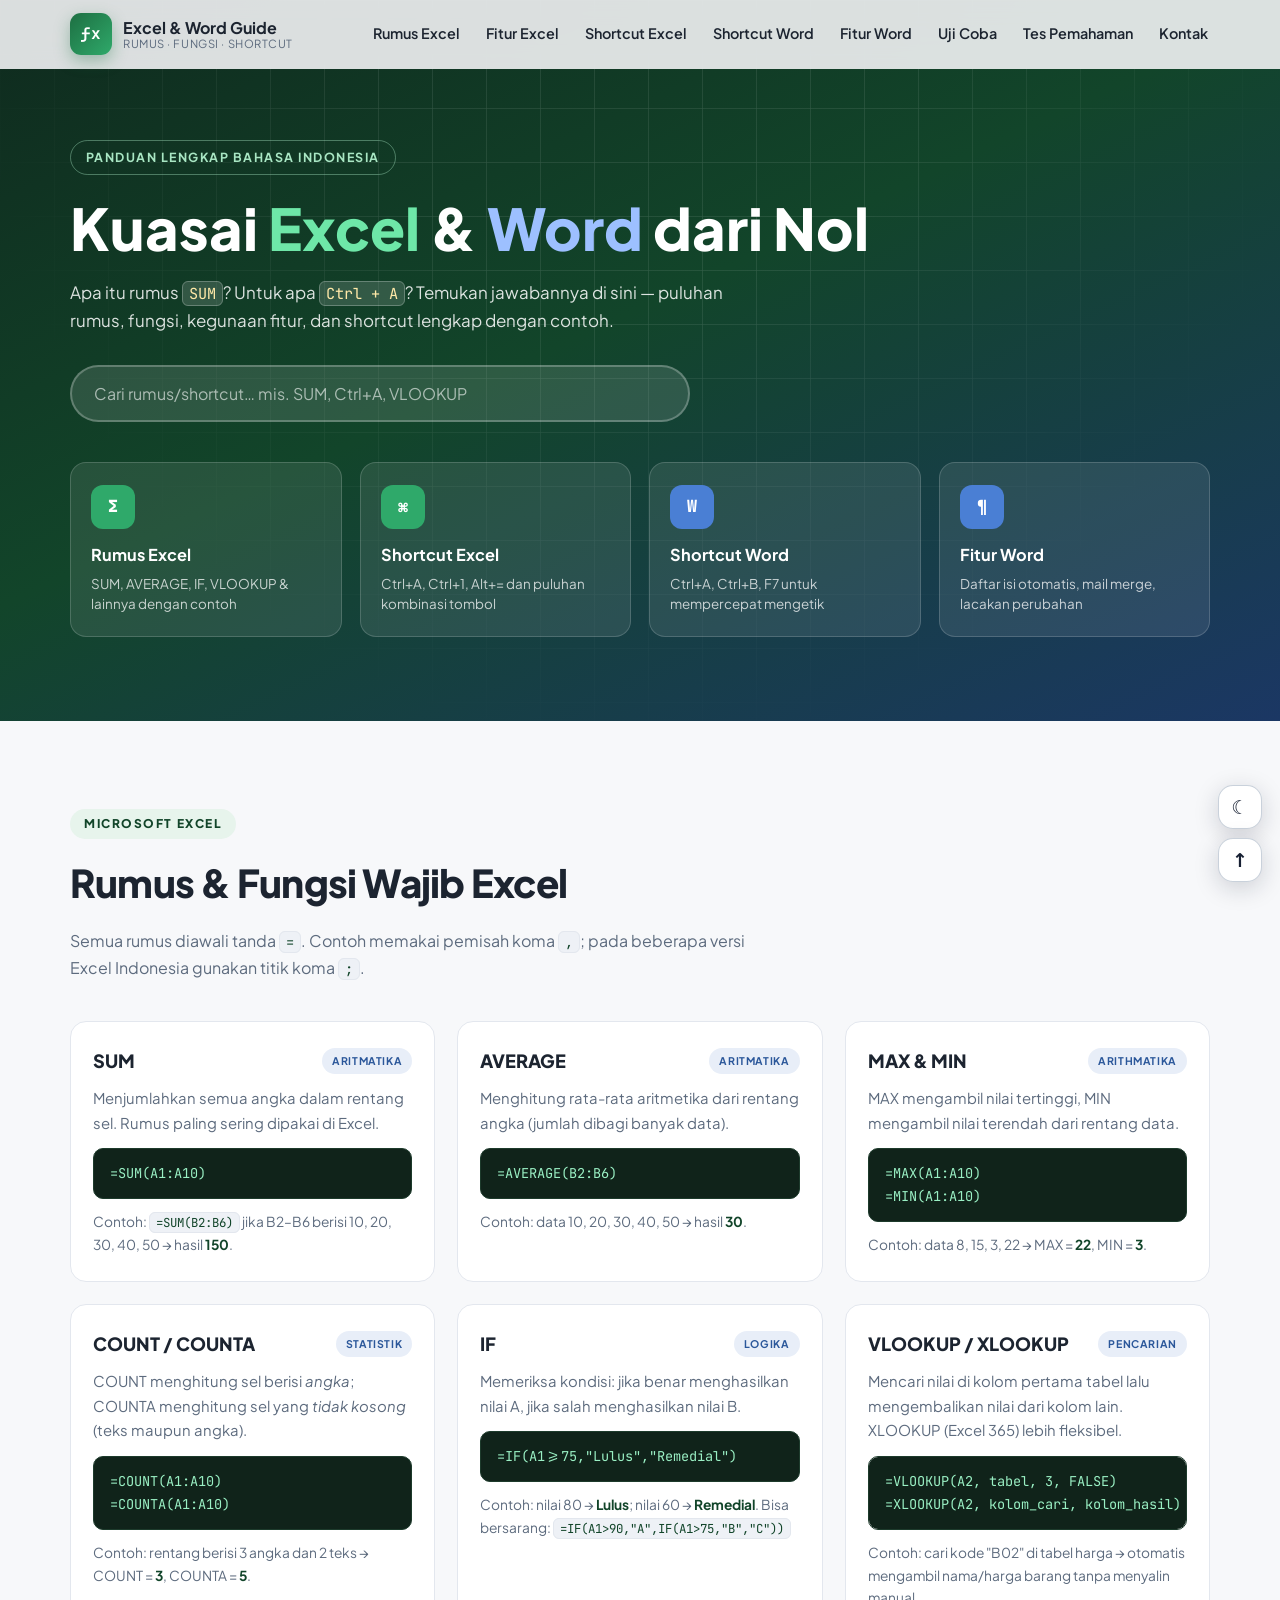
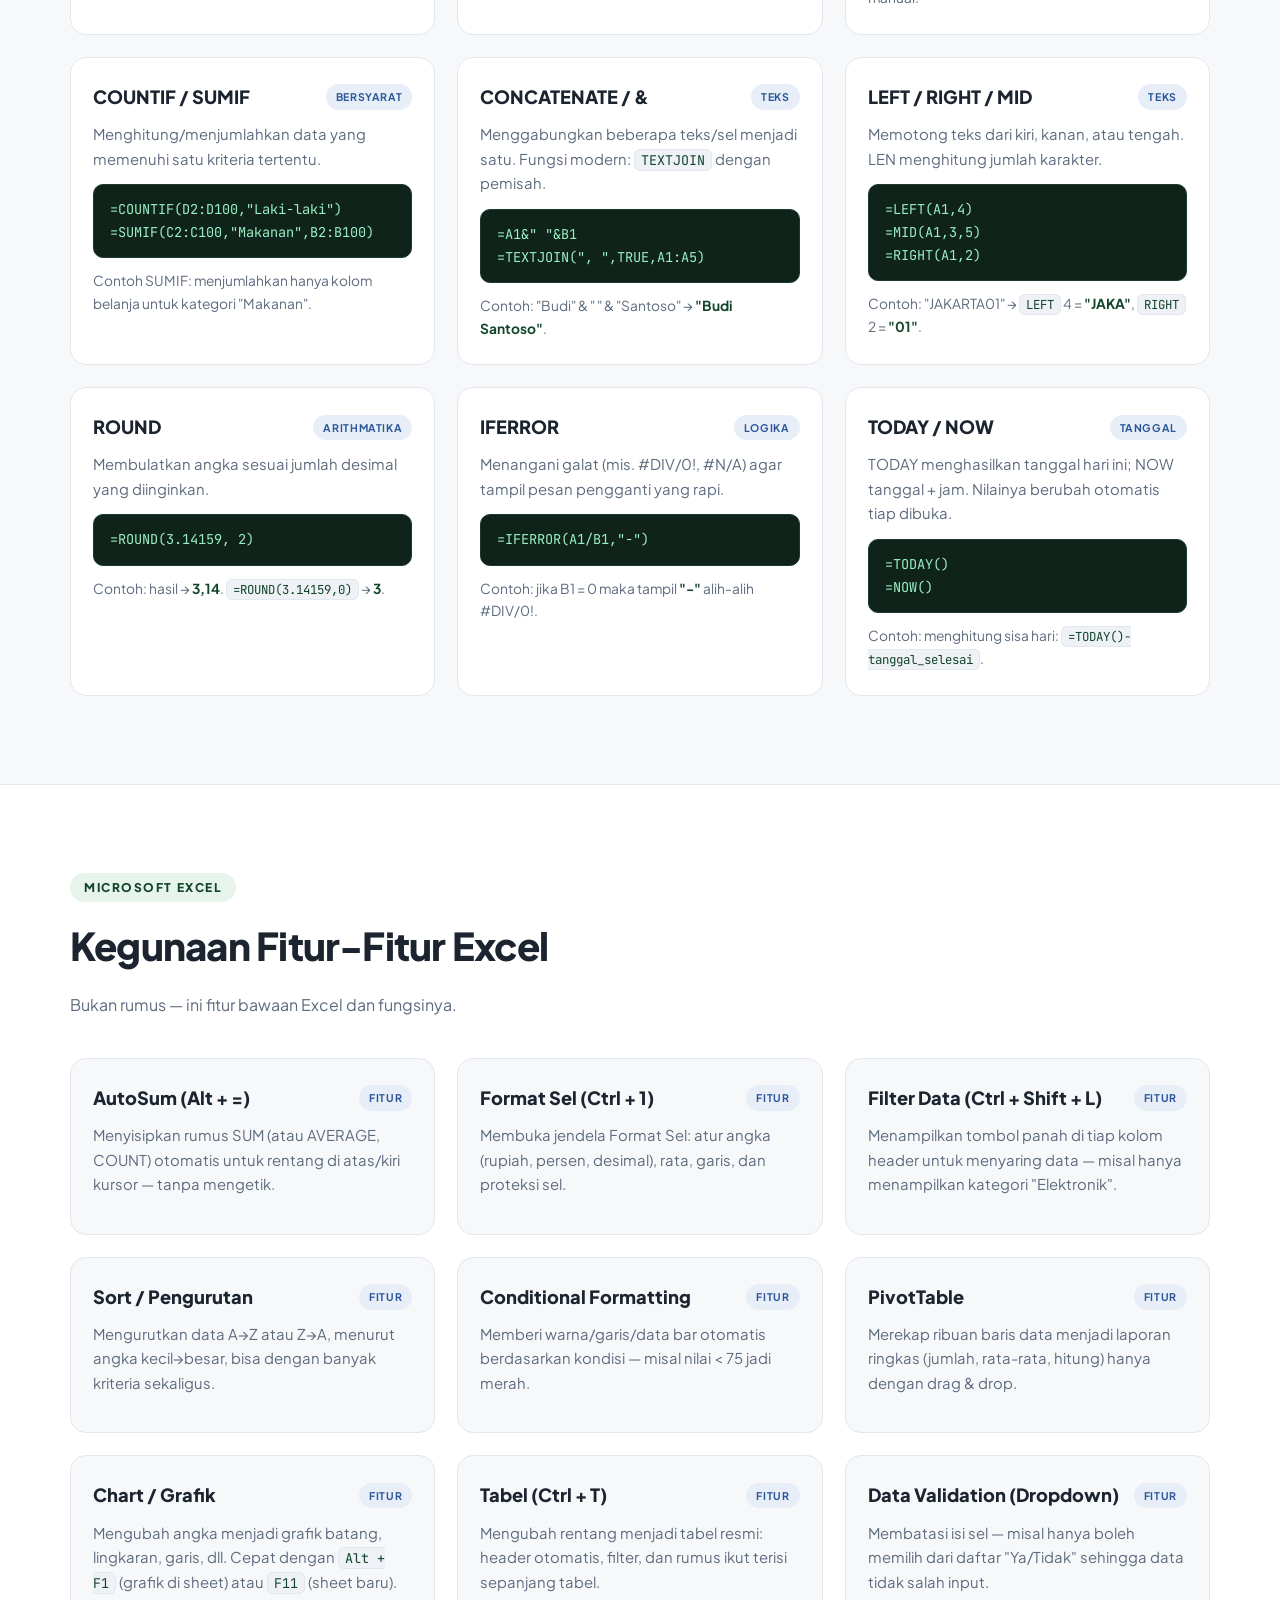
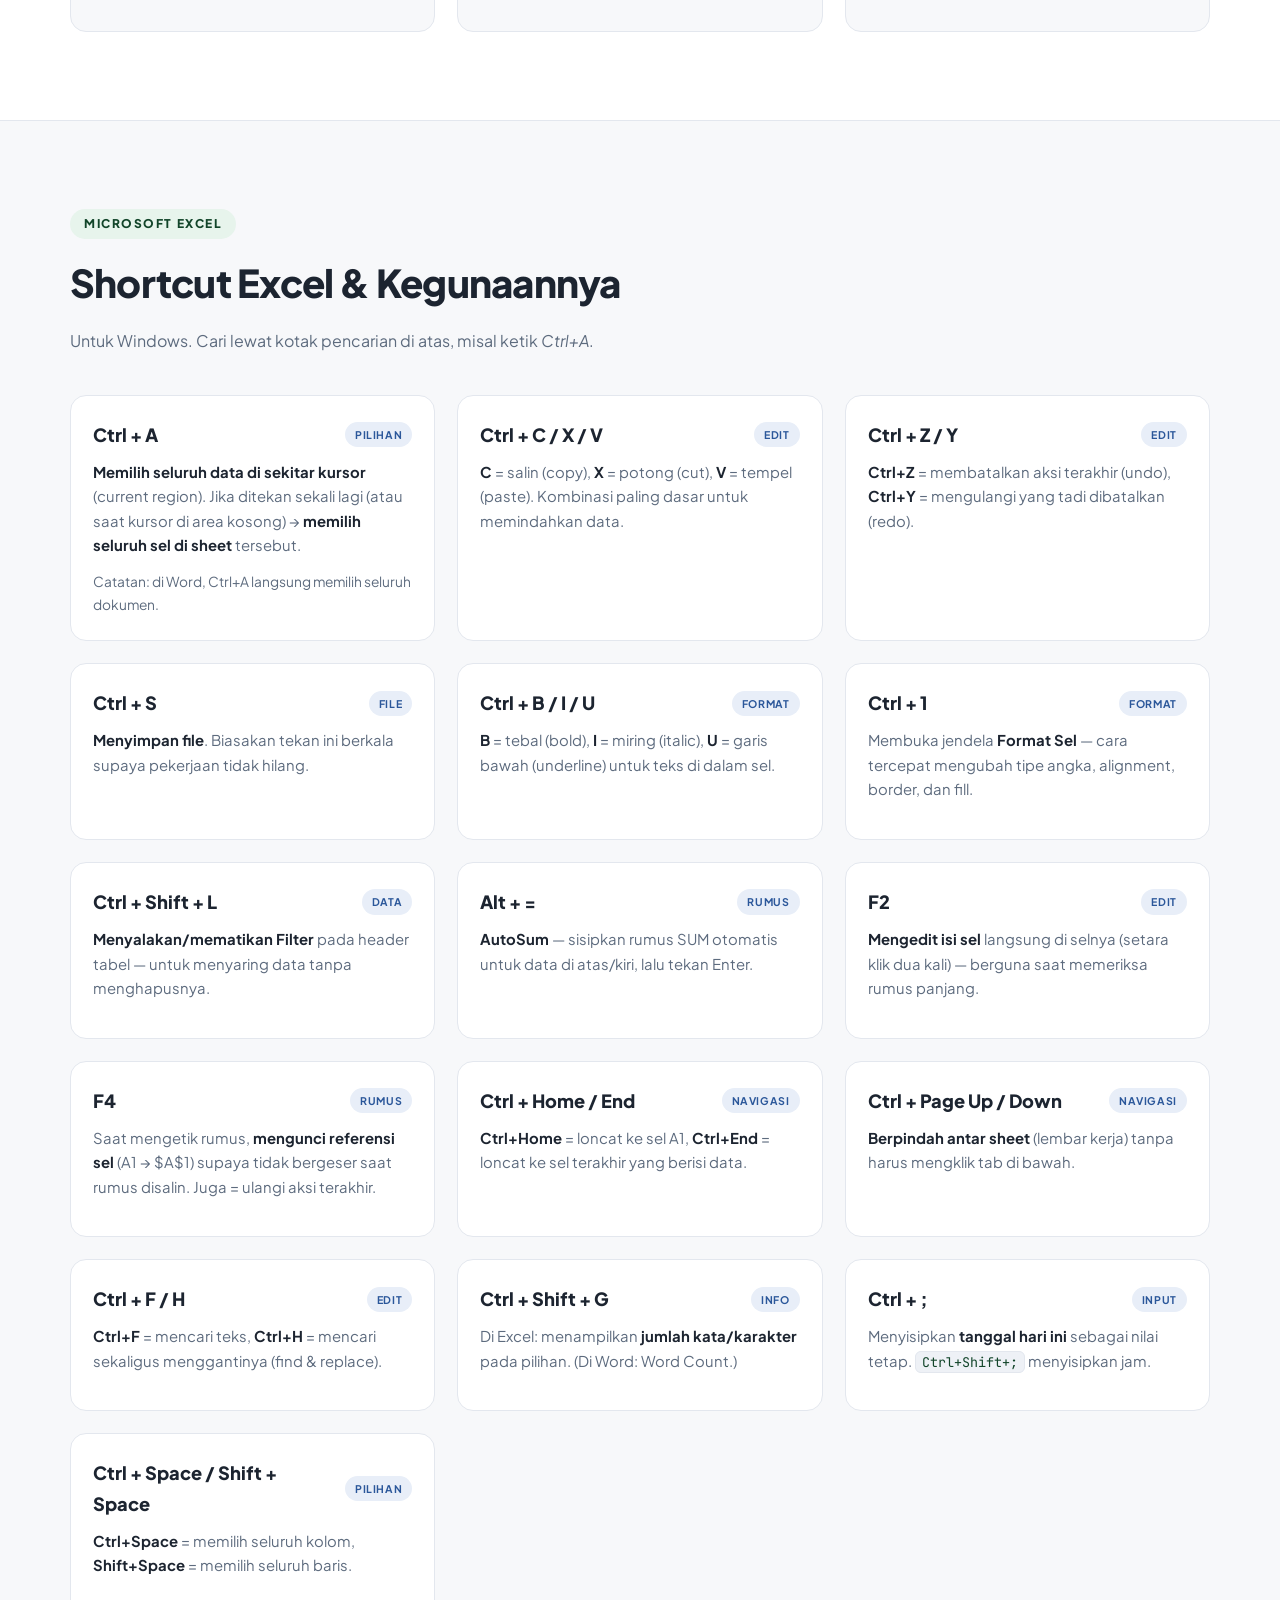
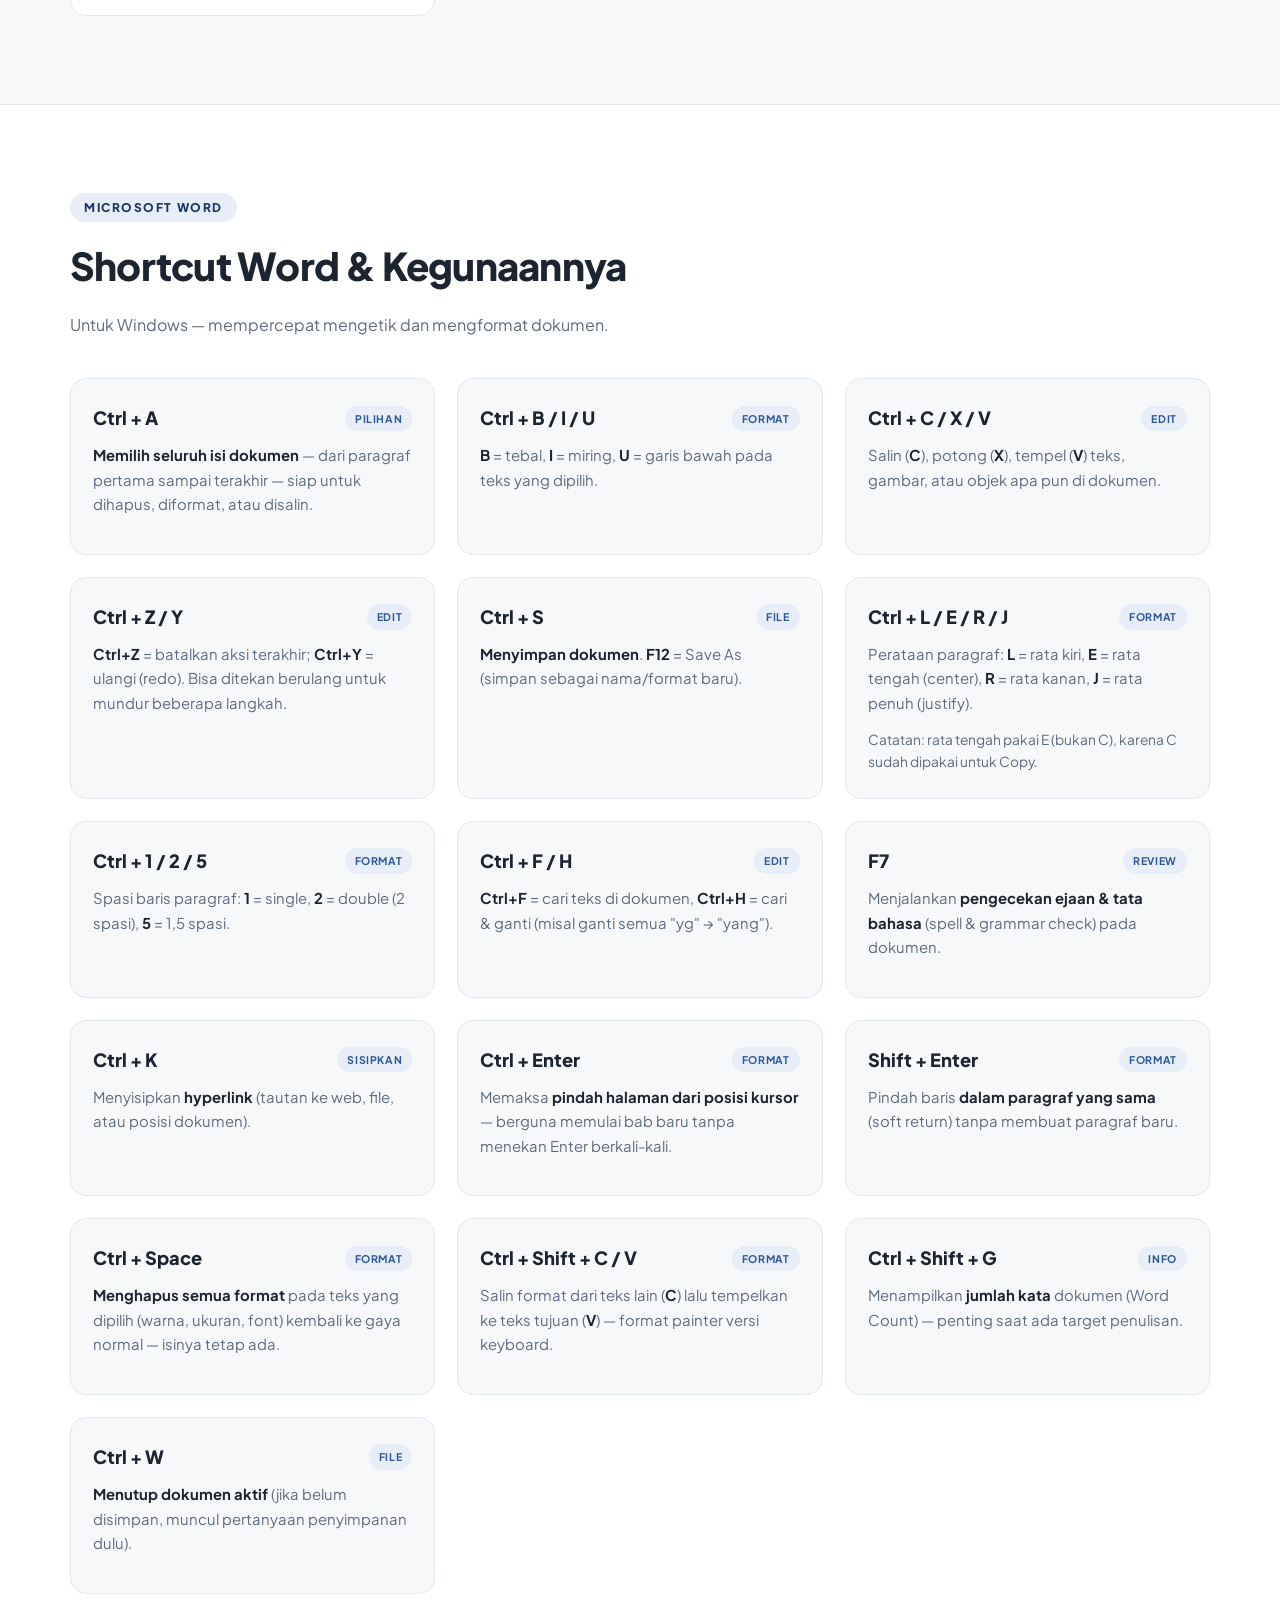
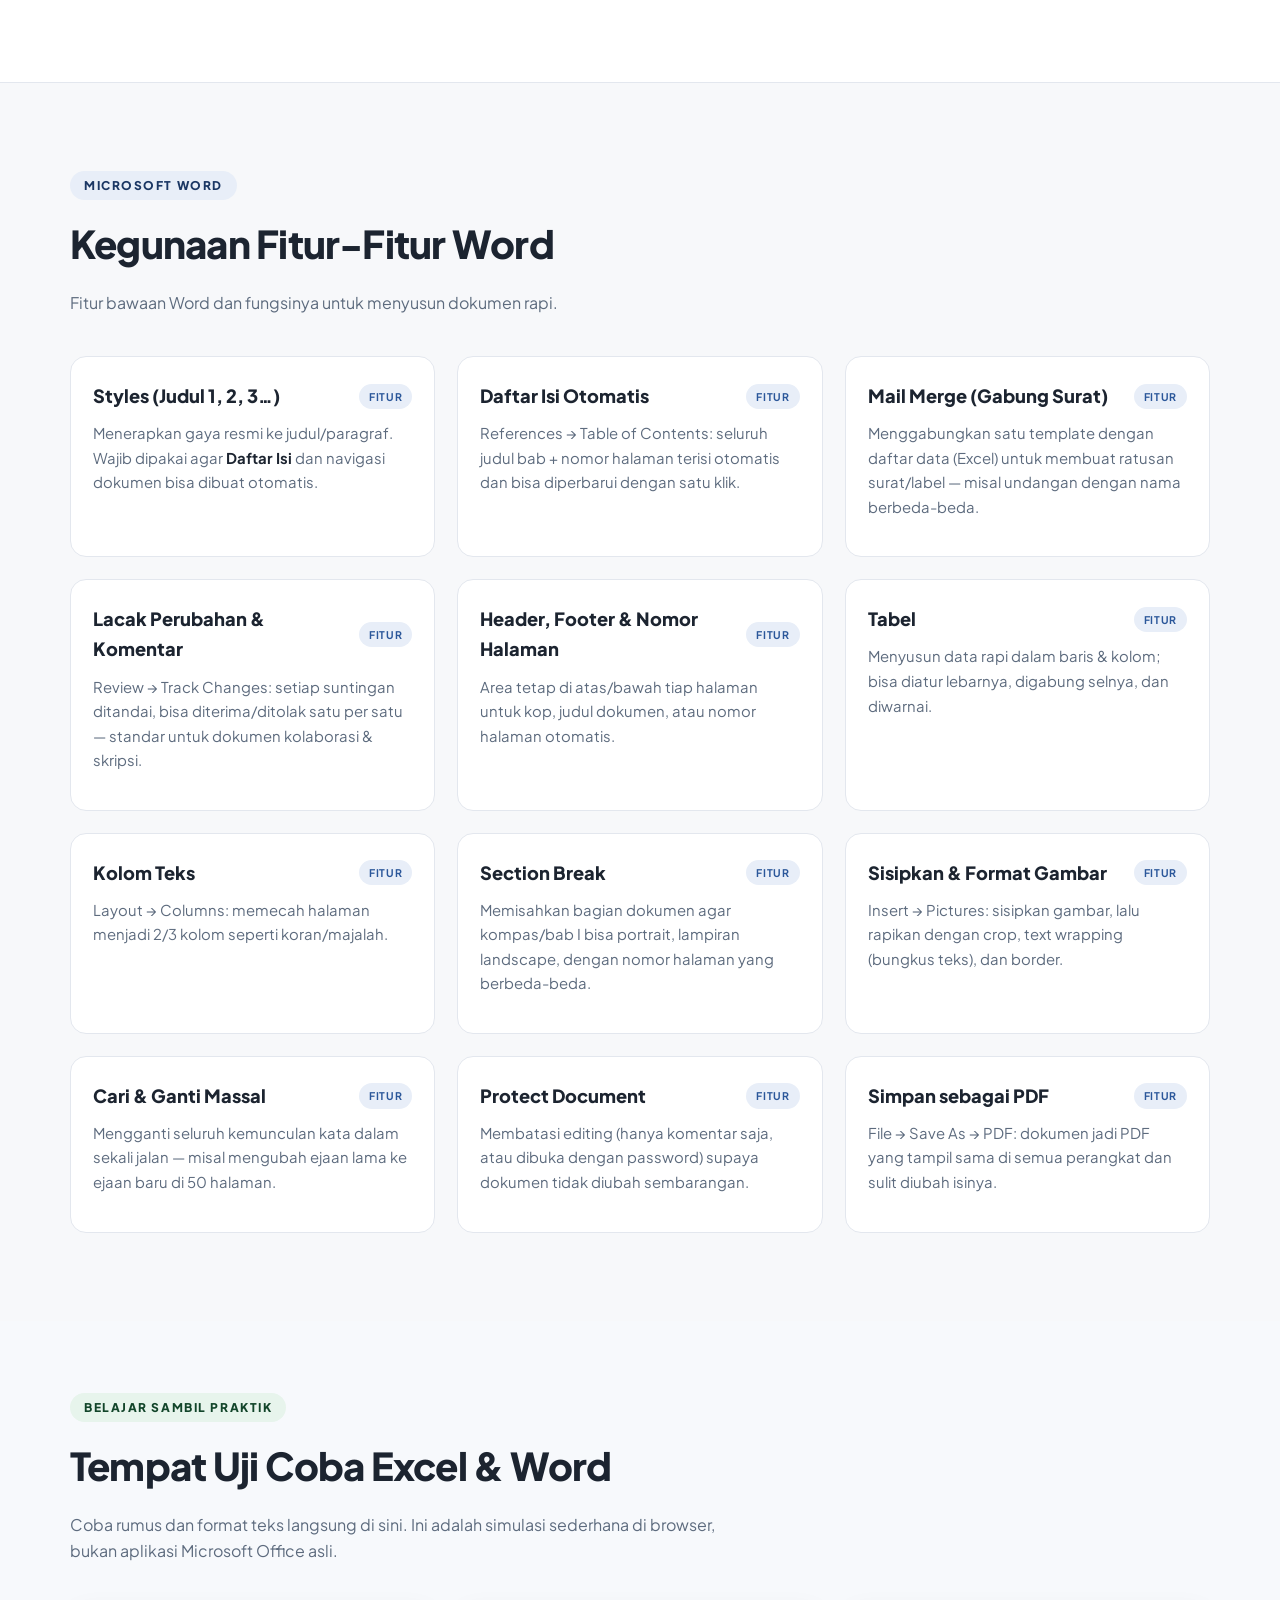
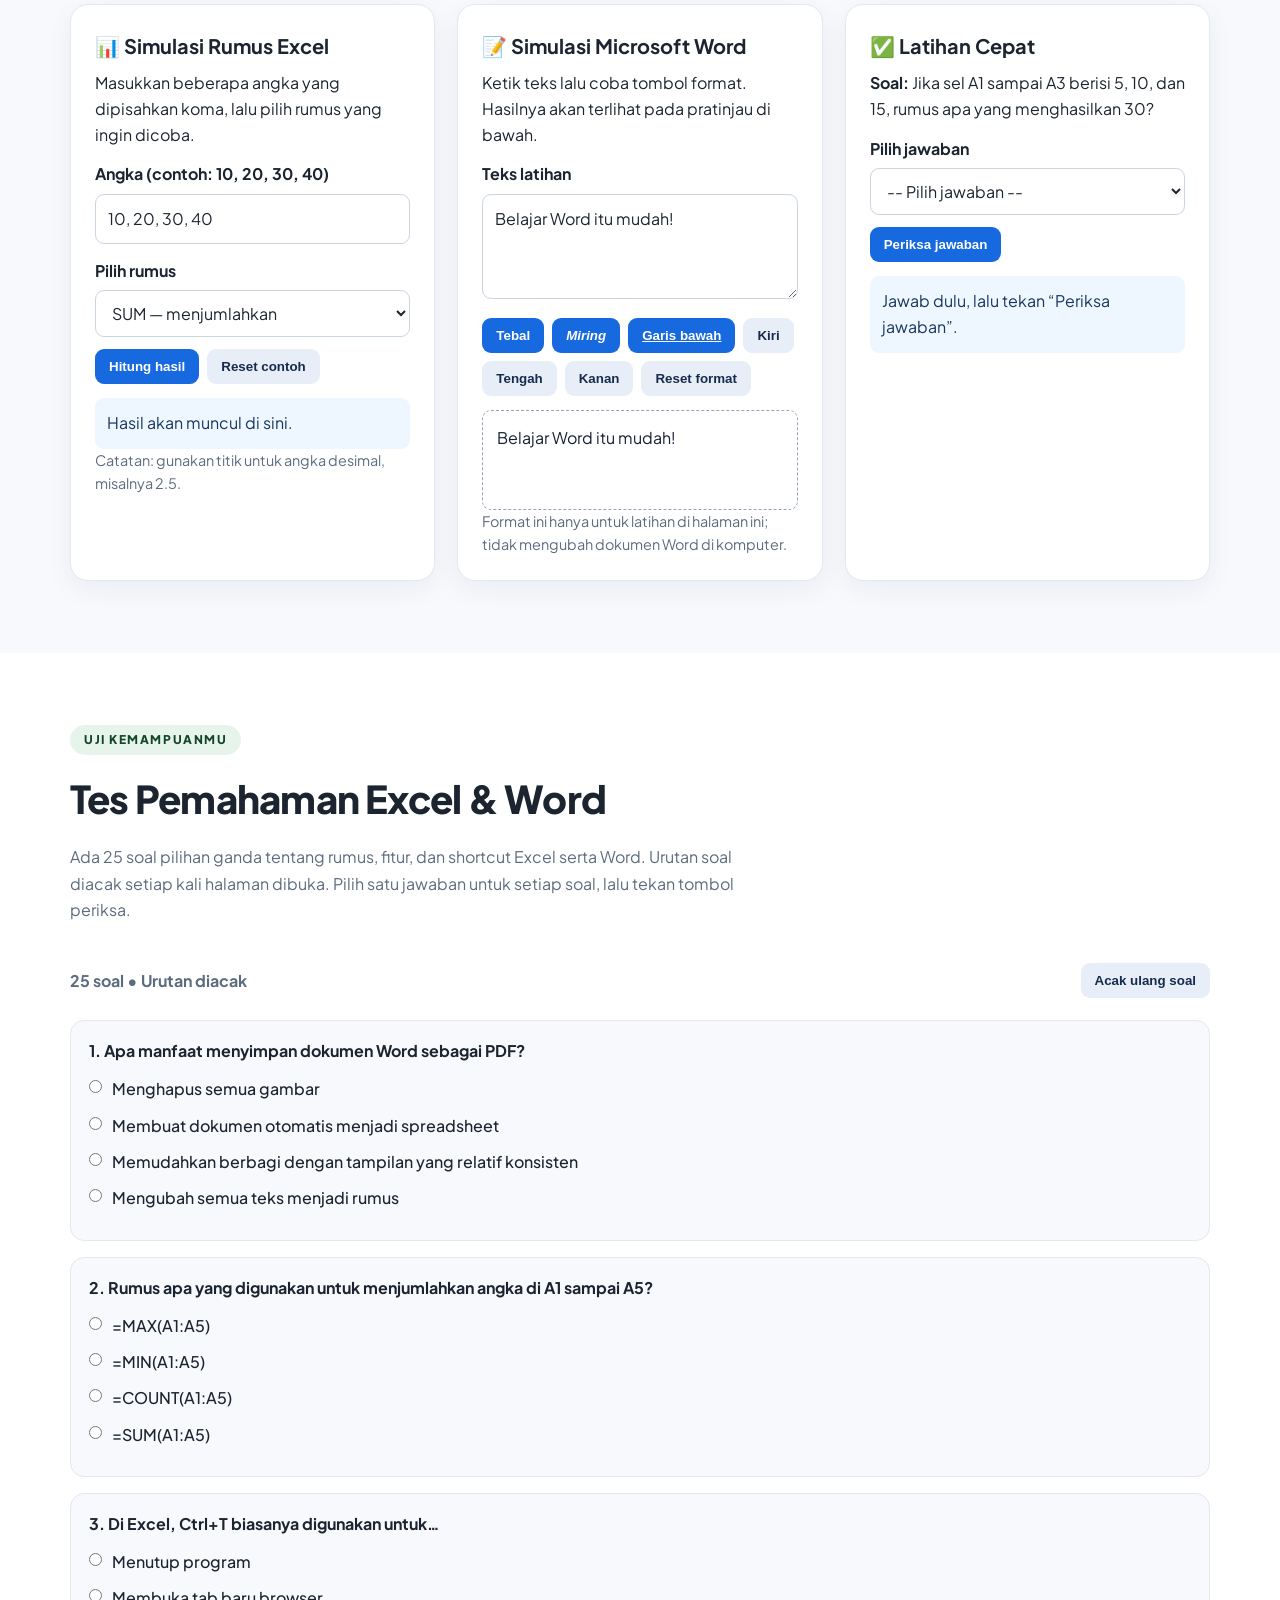
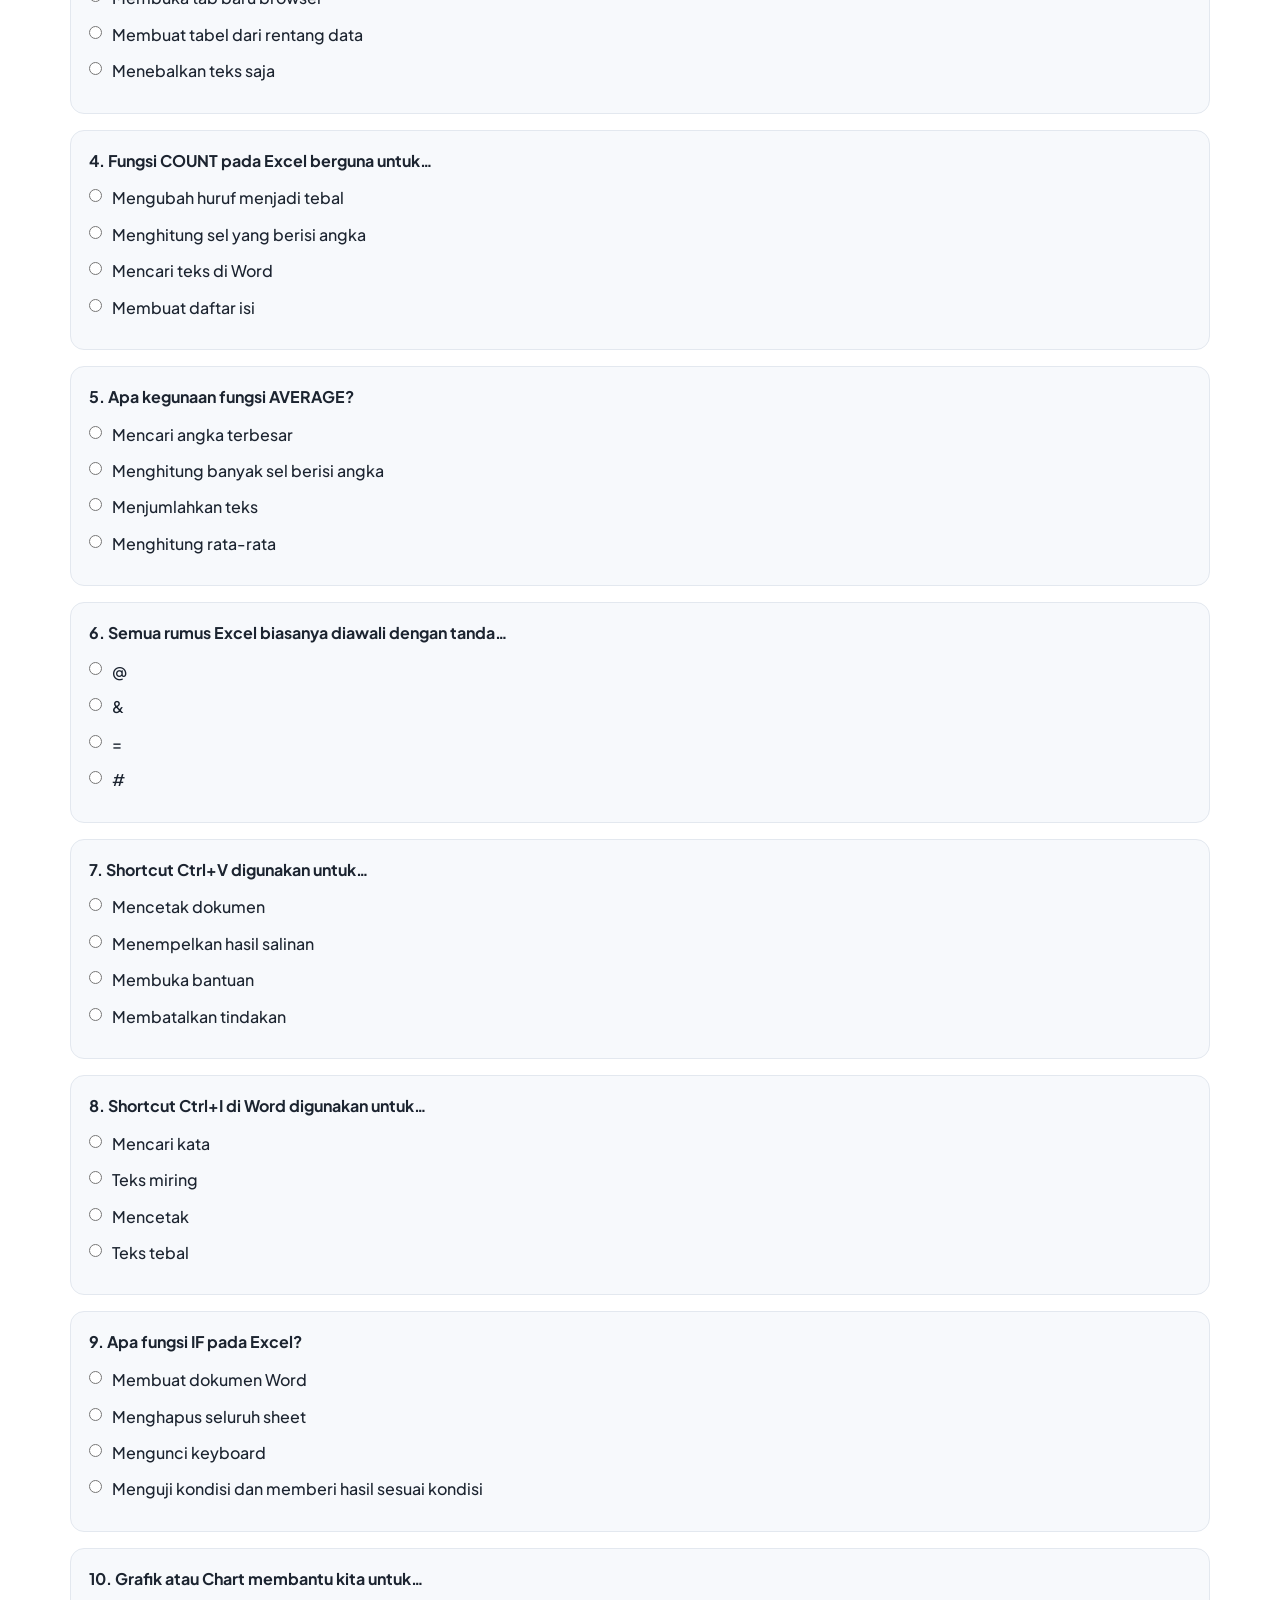
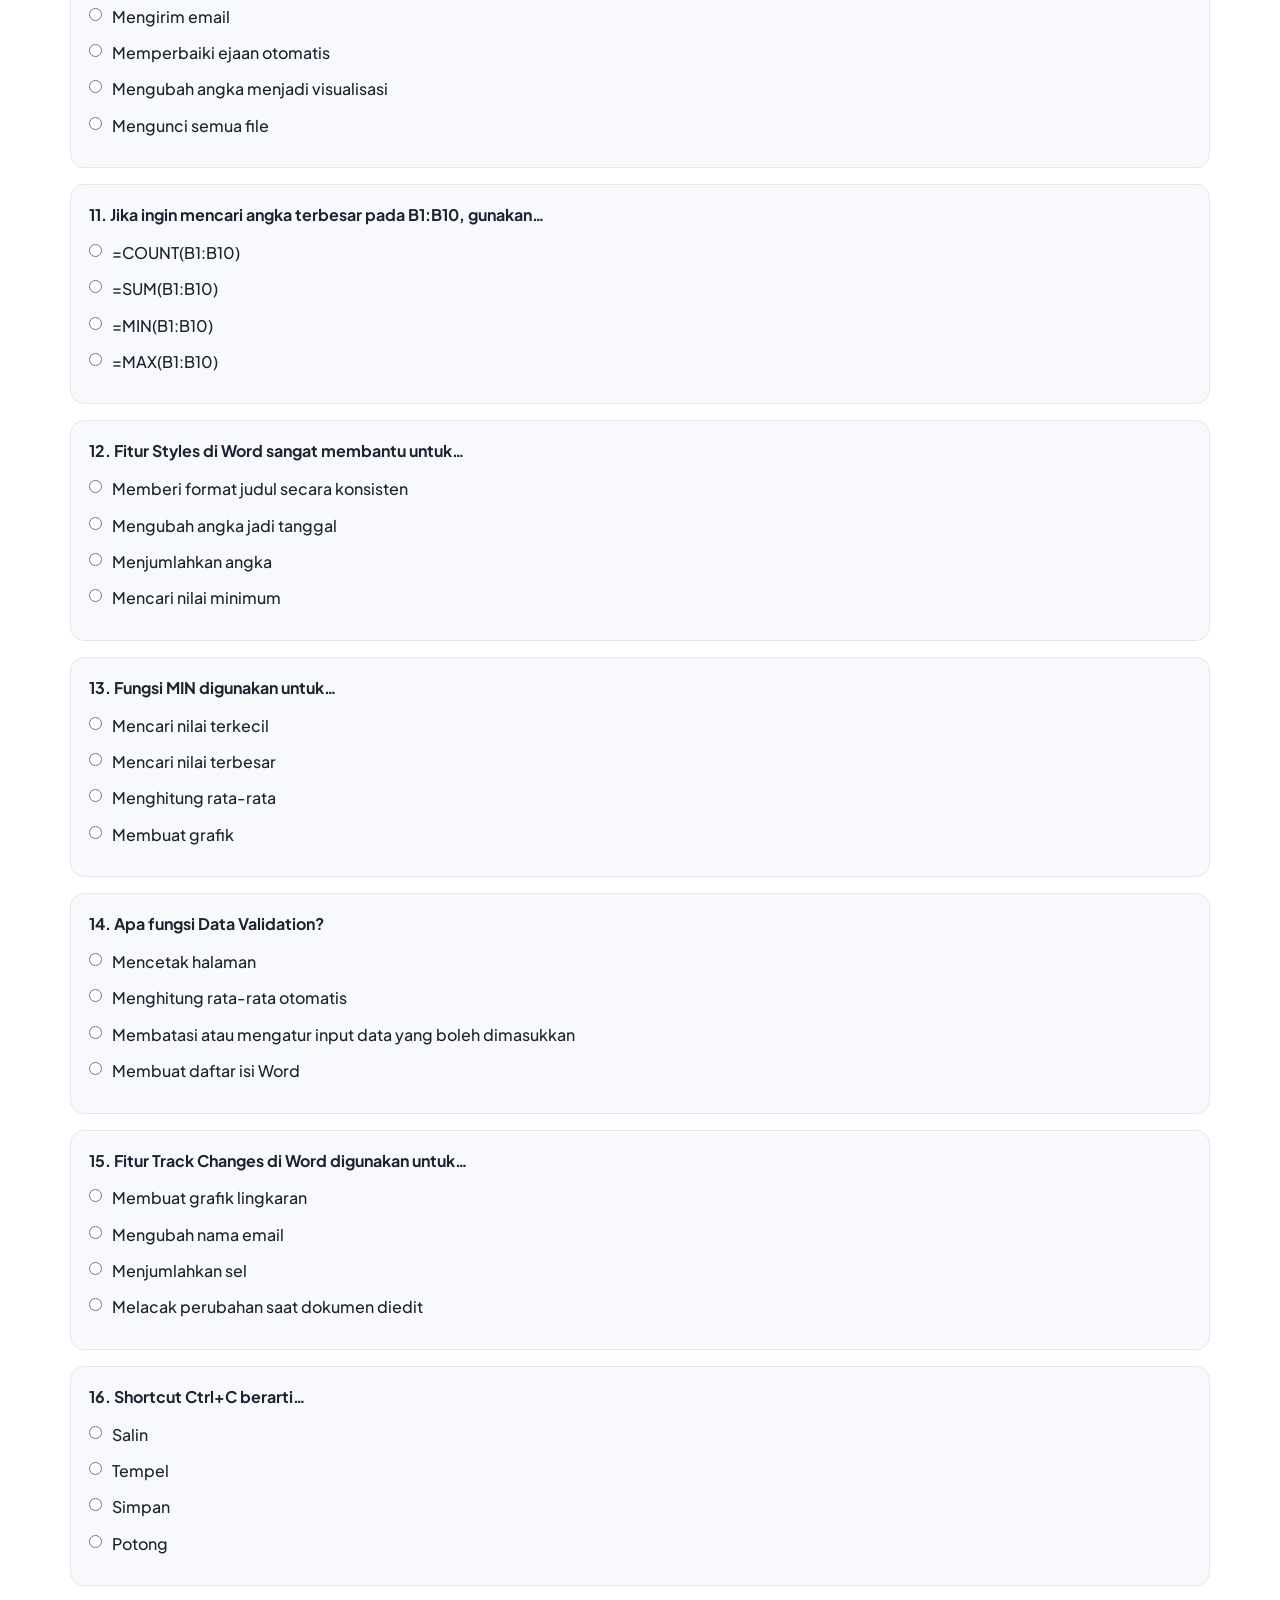
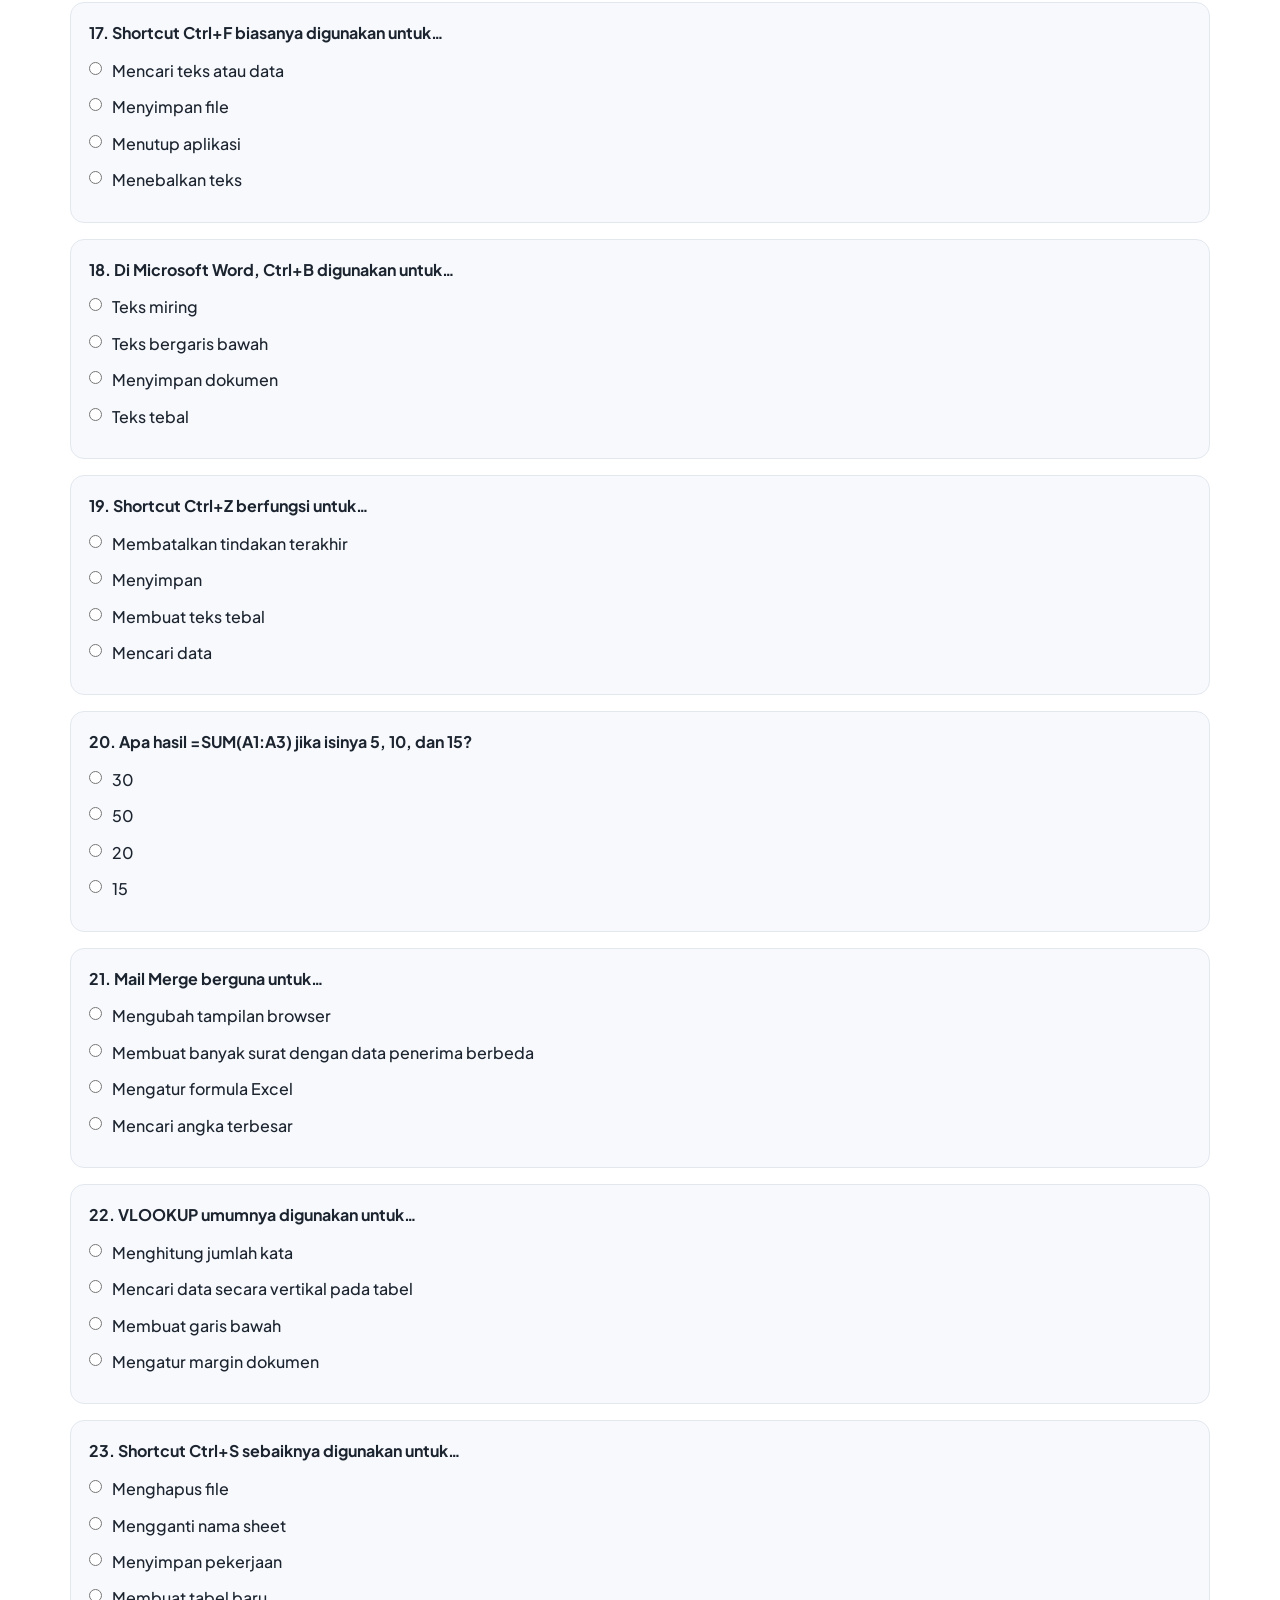
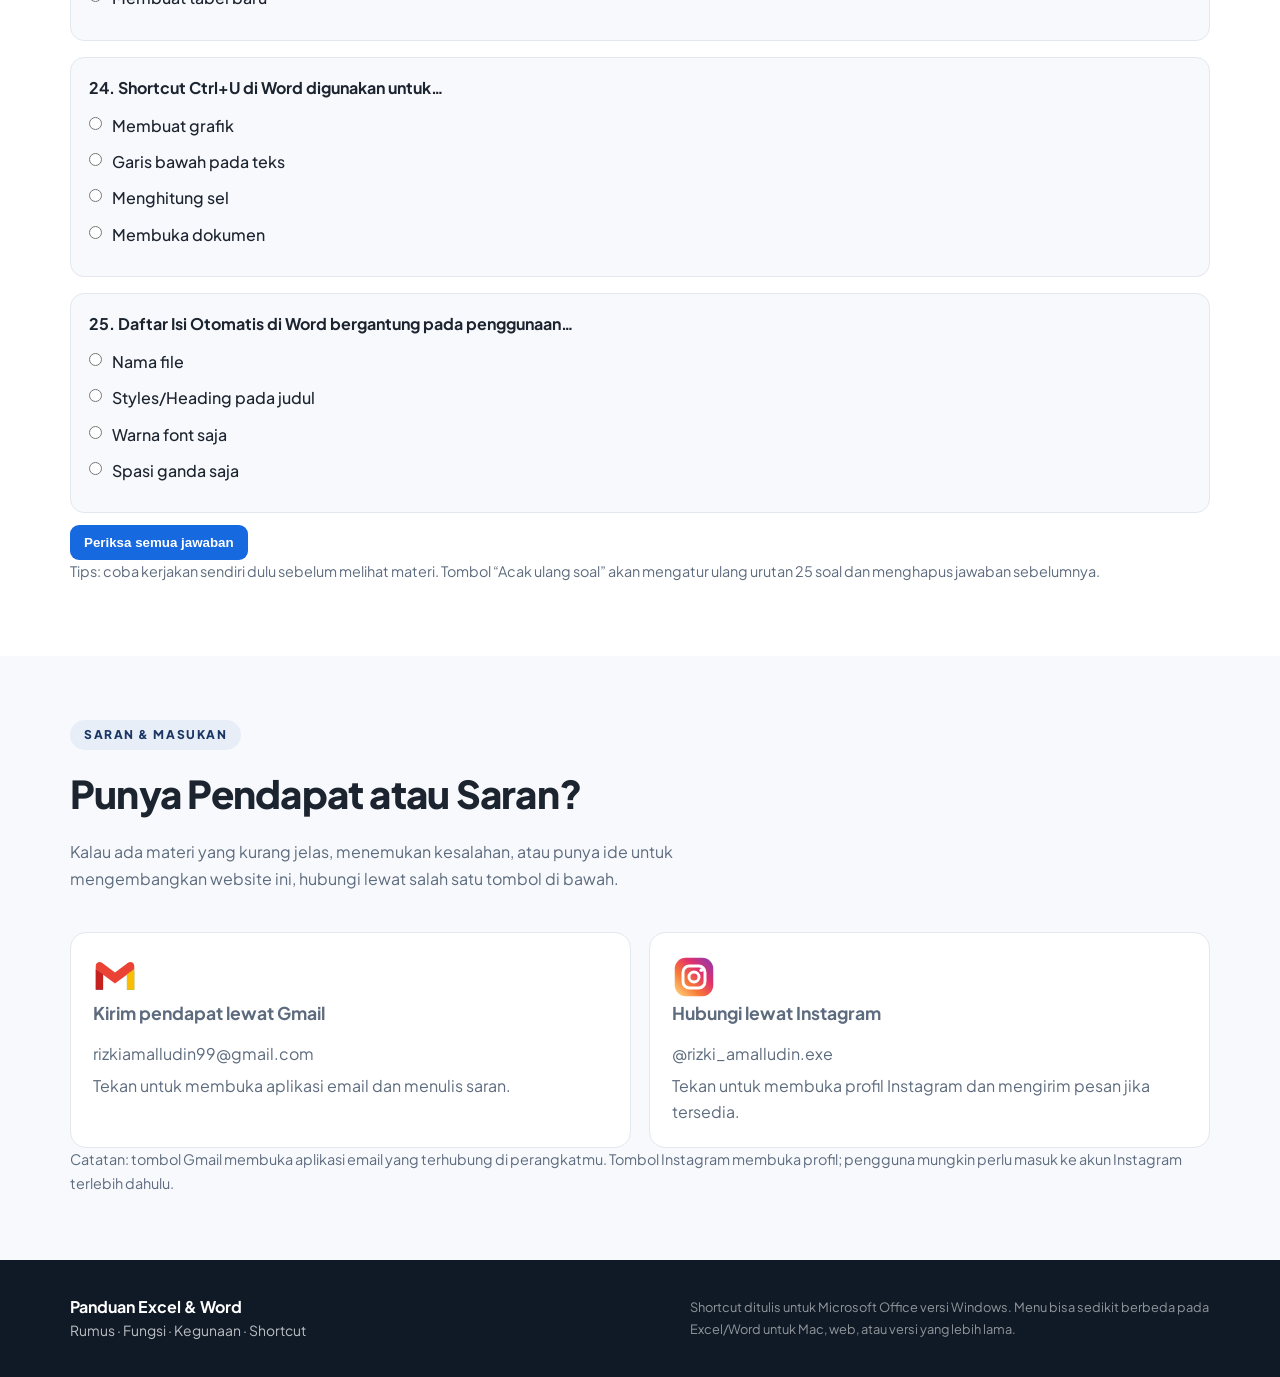
==== commit e2cc6be5: "Add theme toggle, reading progress and back-to-top controls" ====
--- a/index.html
+++ b/index.html
@@ -51,6 +51,21 @@
     [id]{scroll-margin-top:5.5rem}
     @media(prefers-reduced-motion:reduce){html:focus-within{scroll-behavior:auto!important}*,*::before,*::after{animation-duration:.01ms!important;animation-iteration-count:1!important;transition-duration:.01ms!important;scroll-behavior:auto!important}}
   </style>
+<style id="site-wide-enhancements">
+#site-progress{position:fixed;top:0;left:0;height:3px;width:0;z-index:99999;background:linear-gradient(90deg,#38bdf8,#8b5cf6);transition:width .12s linear;pointer-events:none}
+#site-tools{position:fixed;right:18px;bottom:18px;z-index:9999;display:flex;flex-direction:column;gap:9px}
+#site-tools button{width:44px;height:44px;border-radius:15px;border:1px solid rgba(148,163,184,.5);background:var(--card, #fff);color:var(--text, #172033);box-shadow:0 6px 24px rgba(15,23,42,.18);font:600 19px system-ui,sans-serif;cursor:pointer;display:grid;place-items:center;transition:transform .18s ease,box-shadow .18s ease}
+#site-tools button:hover{transform:translateY(-2px);box-shadow:0 10px 28px rgba(15,23,42,.24)}
+#site-tools button:focus-visible{outline:3px solid #60a5fa;outline-offset:3px}
+html.site-dark{color-scheme:dark}
+html.site-dark body{background:#0b1220!important;color:#e5edf8!important}
+html.site-dark body :is(header,nav,footer,section,article,aside,main,.card,.panel,.container,.wrap,.content,.contact-link,.contact-grid,.contact-btns,.modal-content,.quiz-card,.tool-card,.lesson-card,.feature-card,.hero-card){background-color:#111c2e!important;color:#e5edf8!important;border-color:#29384e!important}
+html.site-dark body :is(p,li,label,small,span,h1,h2,h3,h4,strong,b,blockquote){color:inherit}
+html.site-dark body :is(input,textarea,select,pre,code){background-color:#0b1220!important;color:#e5edf8!important;border-color:#394b63!important}
+html.site-dark body a{color:#93c5fd}
+@media(max-width:520px){#site-tools{right:12px;bottom:12px}#site-tools button{width:42px;height:42px;border-radius:14px}}
+@media(prefers-reduced-motion:reduce){#site-tools button,#site-progress{transition:none!important}html{scroll-behavior:auto!important}}
+</style>
 </head>
 <body>
 
@@ -812,5 +827,19 @@
   </footer>
 
   <script src="js/main.js"></script>
+<div id="site-progress" aria-hidden="true"></div><div id="site-tools" aria-label="Alat aksesibilitas"><button type="button" id="site-theme-toggle" aria-label="Aktifkan mode gelap" title="Ganti tema" aria-pressed="false">☾</button><button type="button" id="site-top-button" aria-label="Kembali ke atas" title="Kembali ke atas" hidden>↑</button></div>
+<script id="site-wide-enhancements-script">
+(function(){
+const root=document.documentElement,themeButton=document.getElementById('site-theme-toggle'),topButton=document.getElementById('site-top-button'),progress=document.getElementById('site-progress');
+if(!themeButton||!topButton||!progress)return;
+let saved=null;try{saved=localStorage.getItem('site-theme')}catch(e){}
+function setTheme(dark){root.classList.toggle('site-dark',dark);themeButton.textContent=dark?'☀':'☾';themeButton.setAttribute('aria-pressed',String(dark));themeButton.setAttribute('aria-label',dark?'Aktifkan mode terang':'Aktifkan mode gelap');try{localStorage.setItem('site-theme',dark?'dark':'light')}catch(e){}}
+setTheme(saved?saved==='dark':false);
+themeButton.addEventListener('click',()=>setTheme(!root.classList.contains('site-dark')));
+function updateScroll(){const max=root.scrollHeight-window.innerHeight;progress.style.width=(max>0?Math.min(100,window.scrollY/max*100):0)+'%';topButton.hidden=window.scrollY<350}
+window.addEventListener('scroll',updateScroll,{passive:true});window.addEventListener('resize',updateScroll);updateScroll();
+topButton.addEventListener('click',()=>window.scrollTo({top:0,behavior:matchMedia('(prefers-reduced-motion: reduce)').matches?'auto':'smooth'}));
+})();
+</script>
 </body>
 </html>
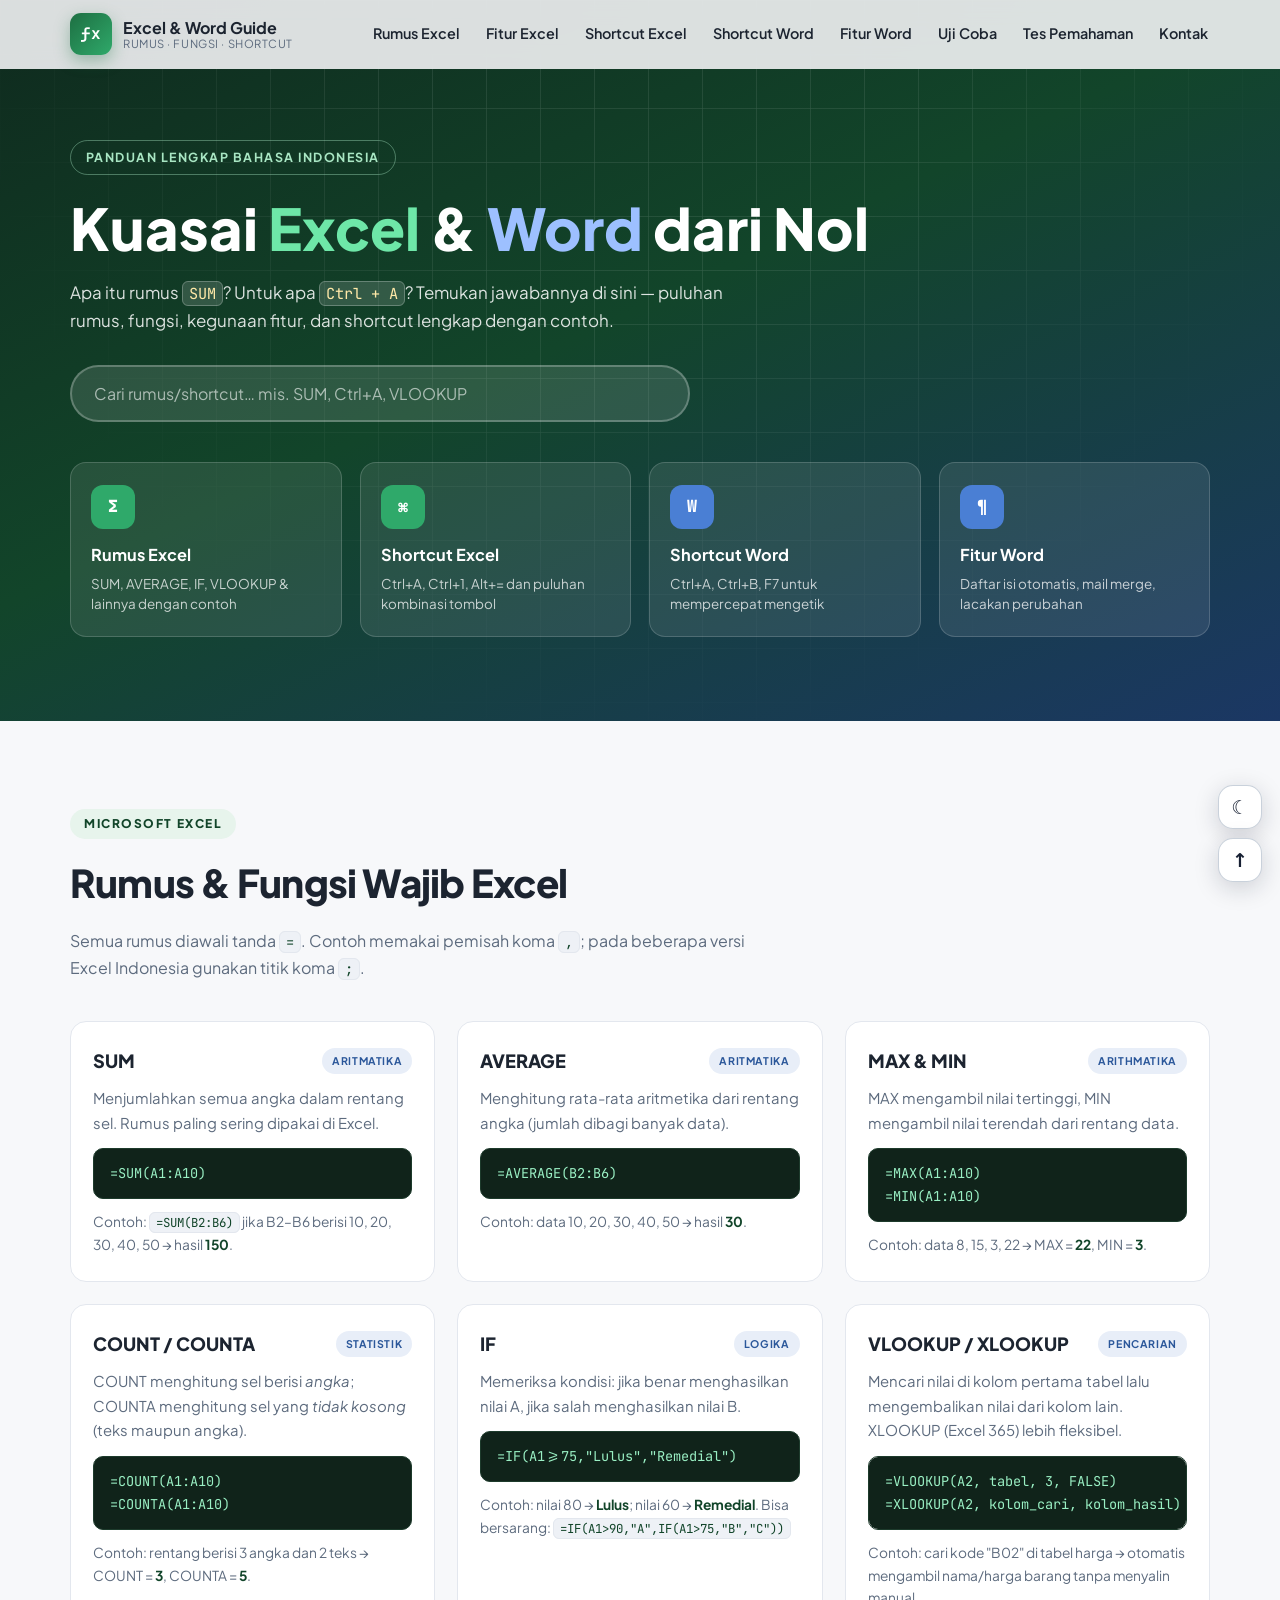
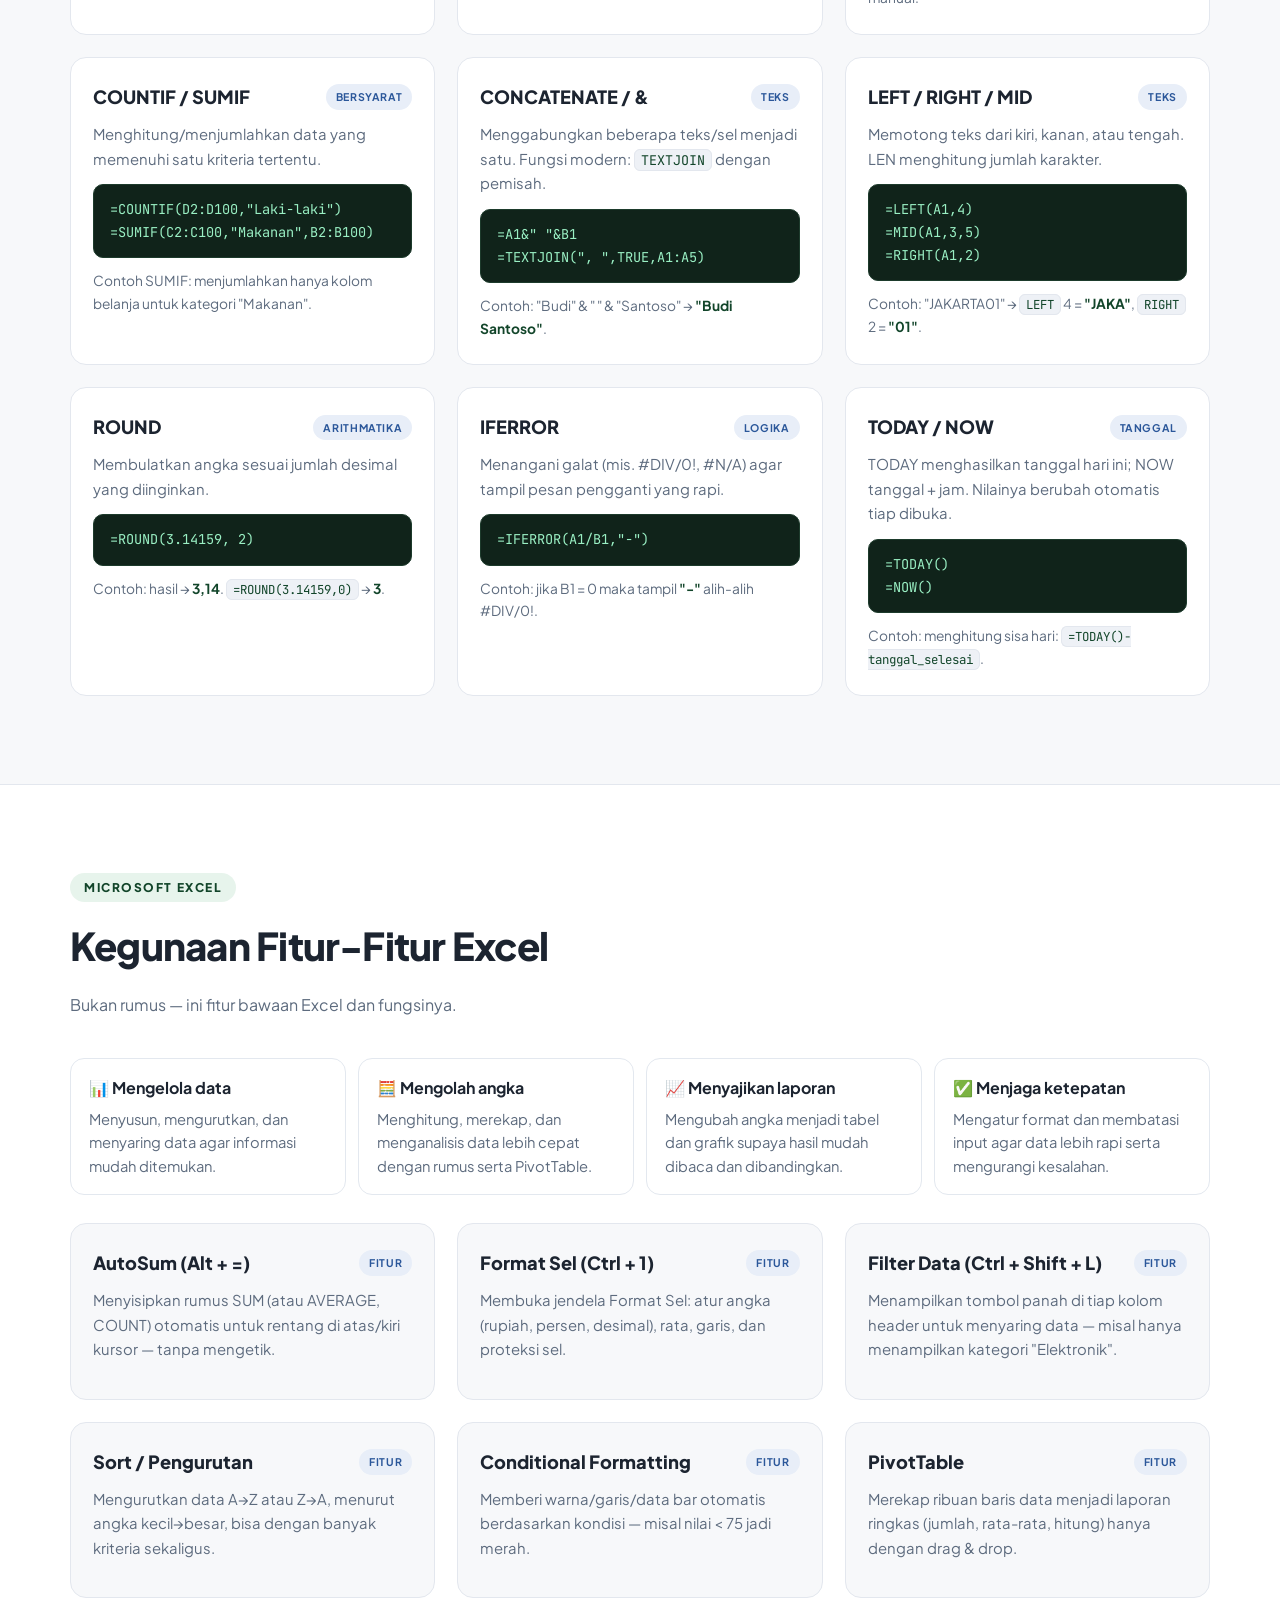
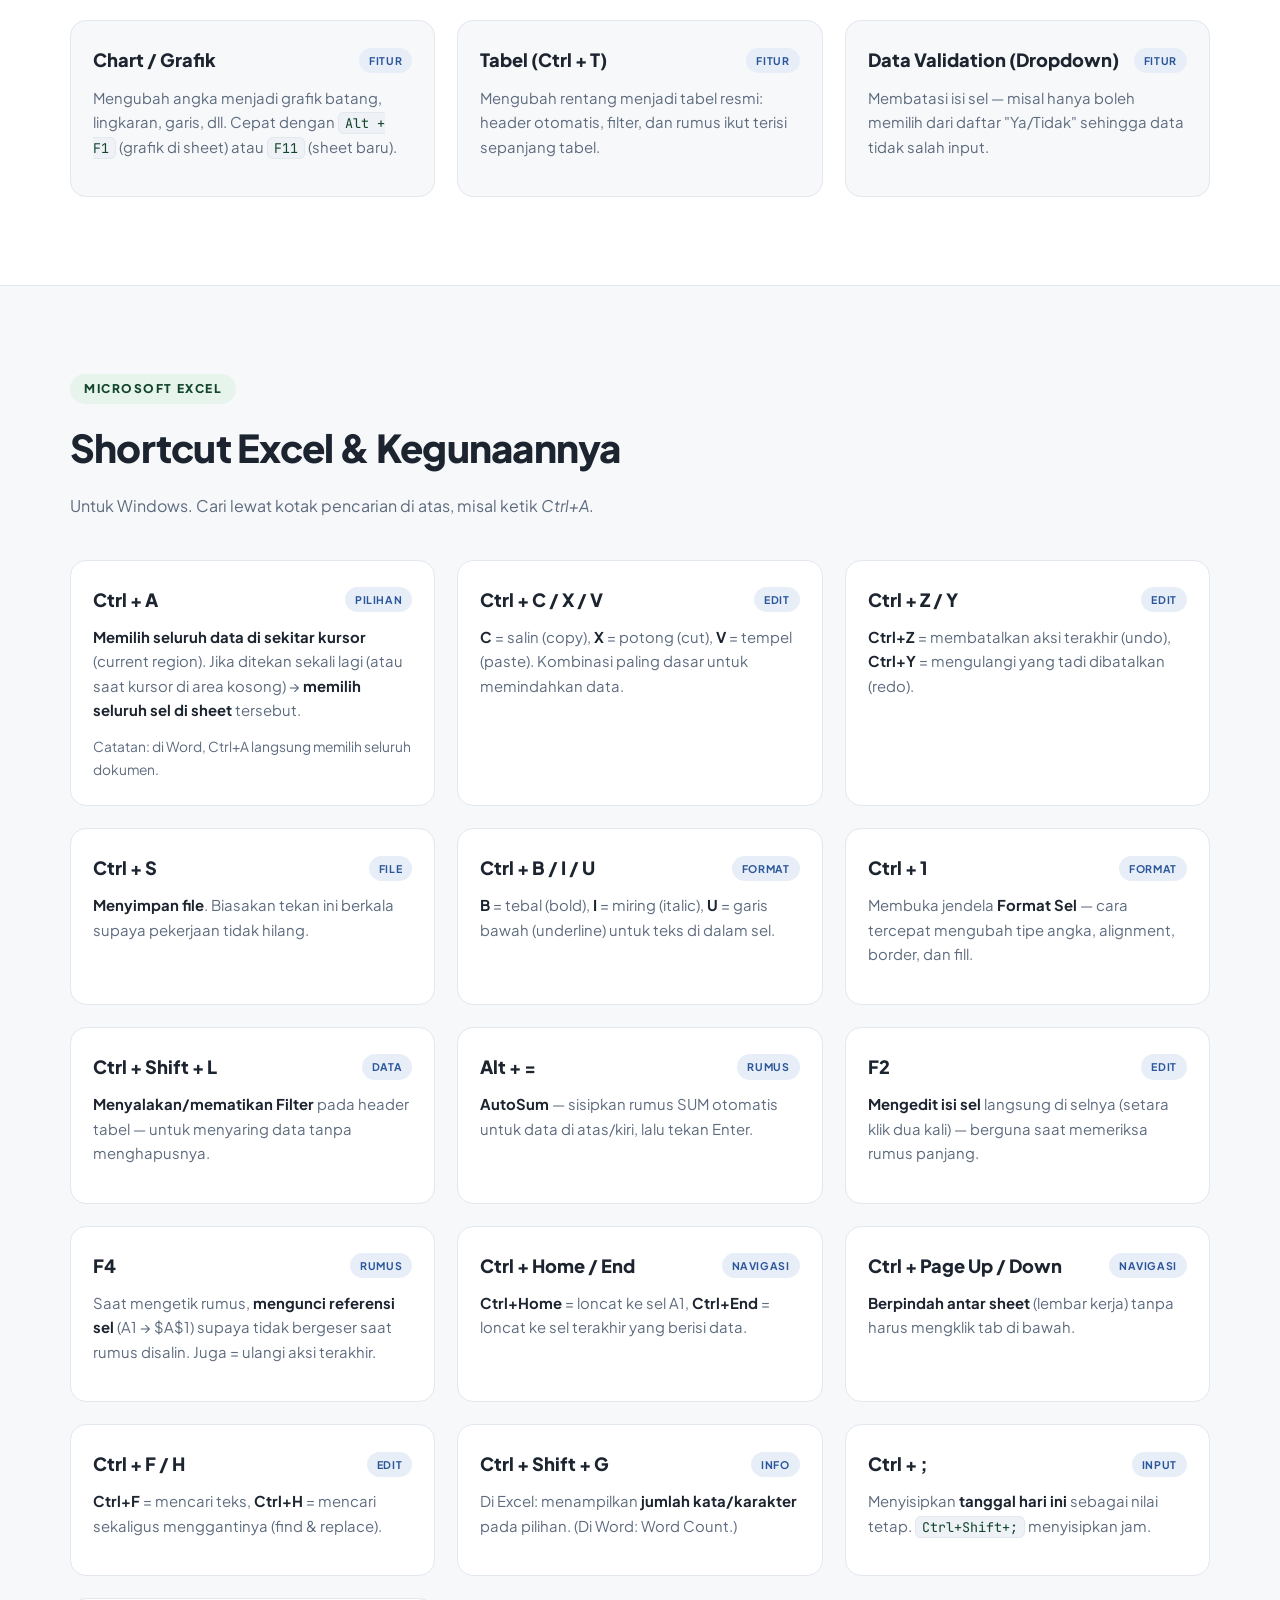
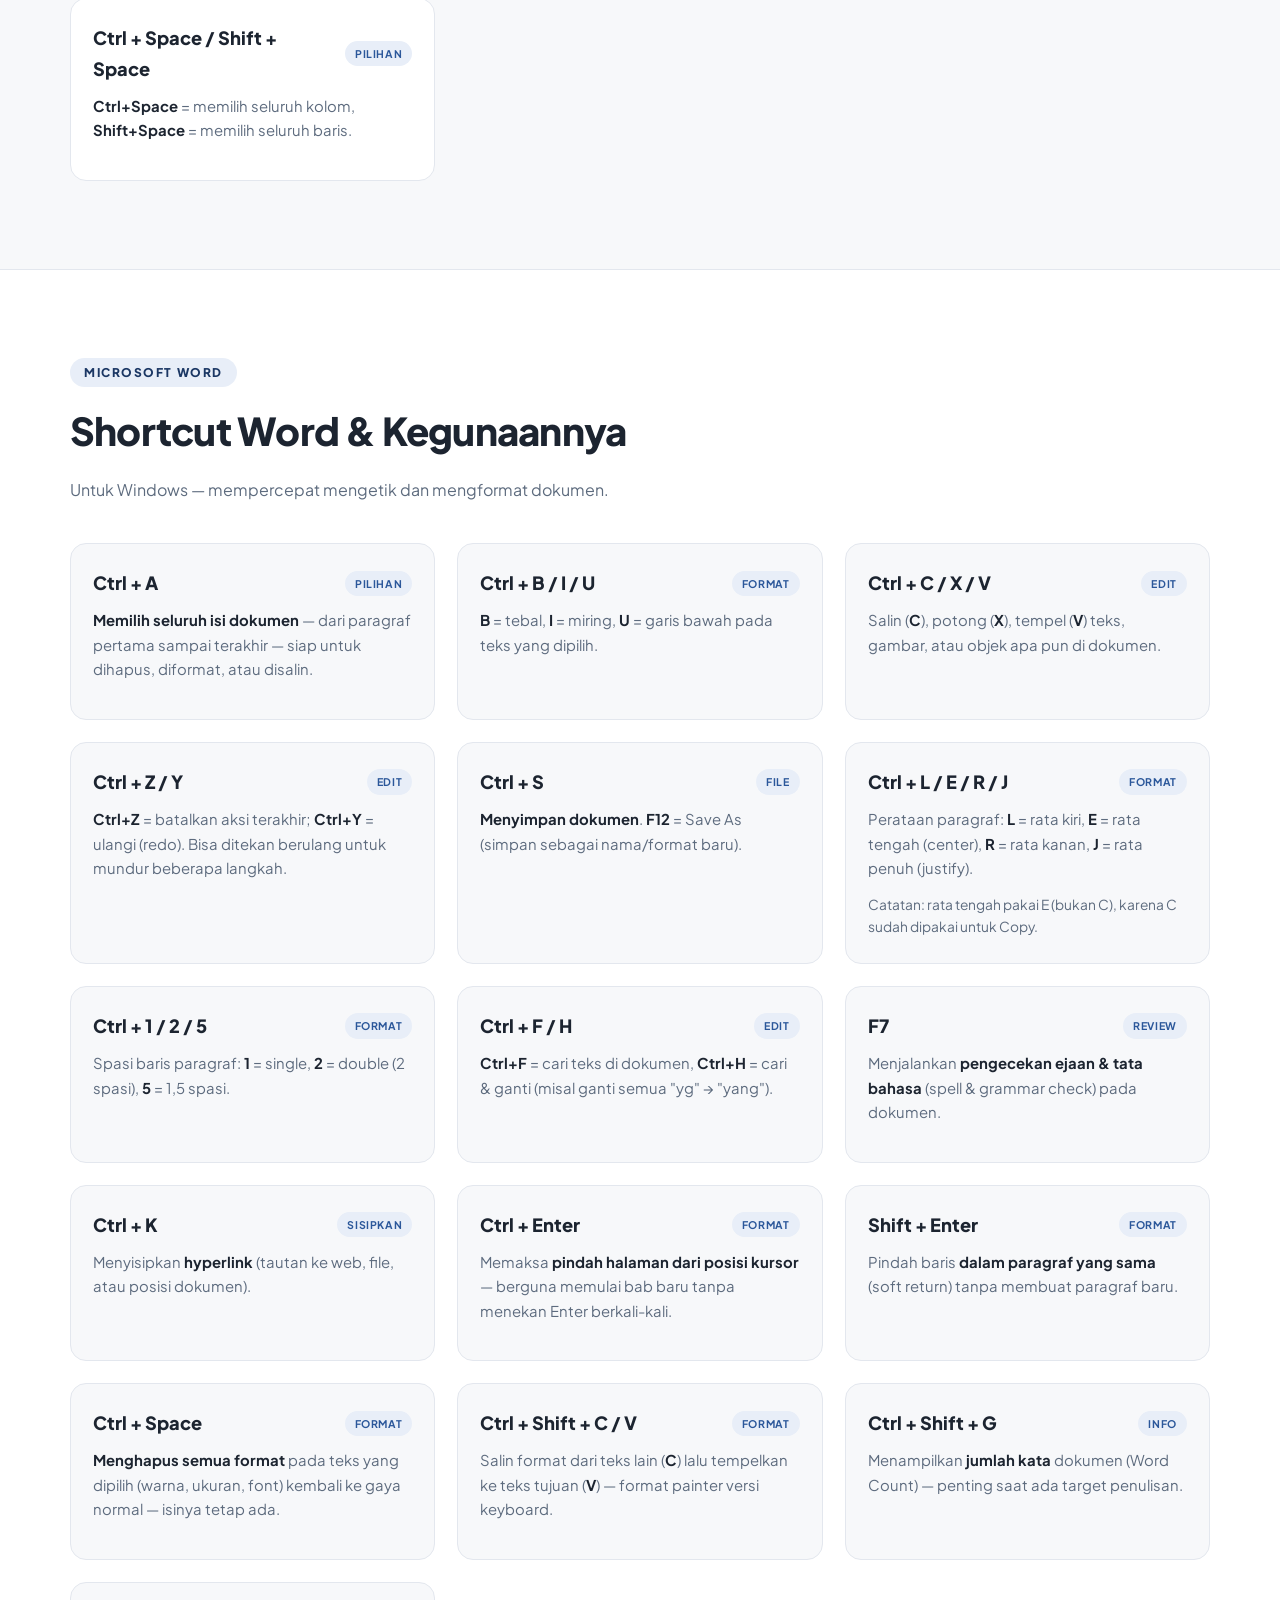
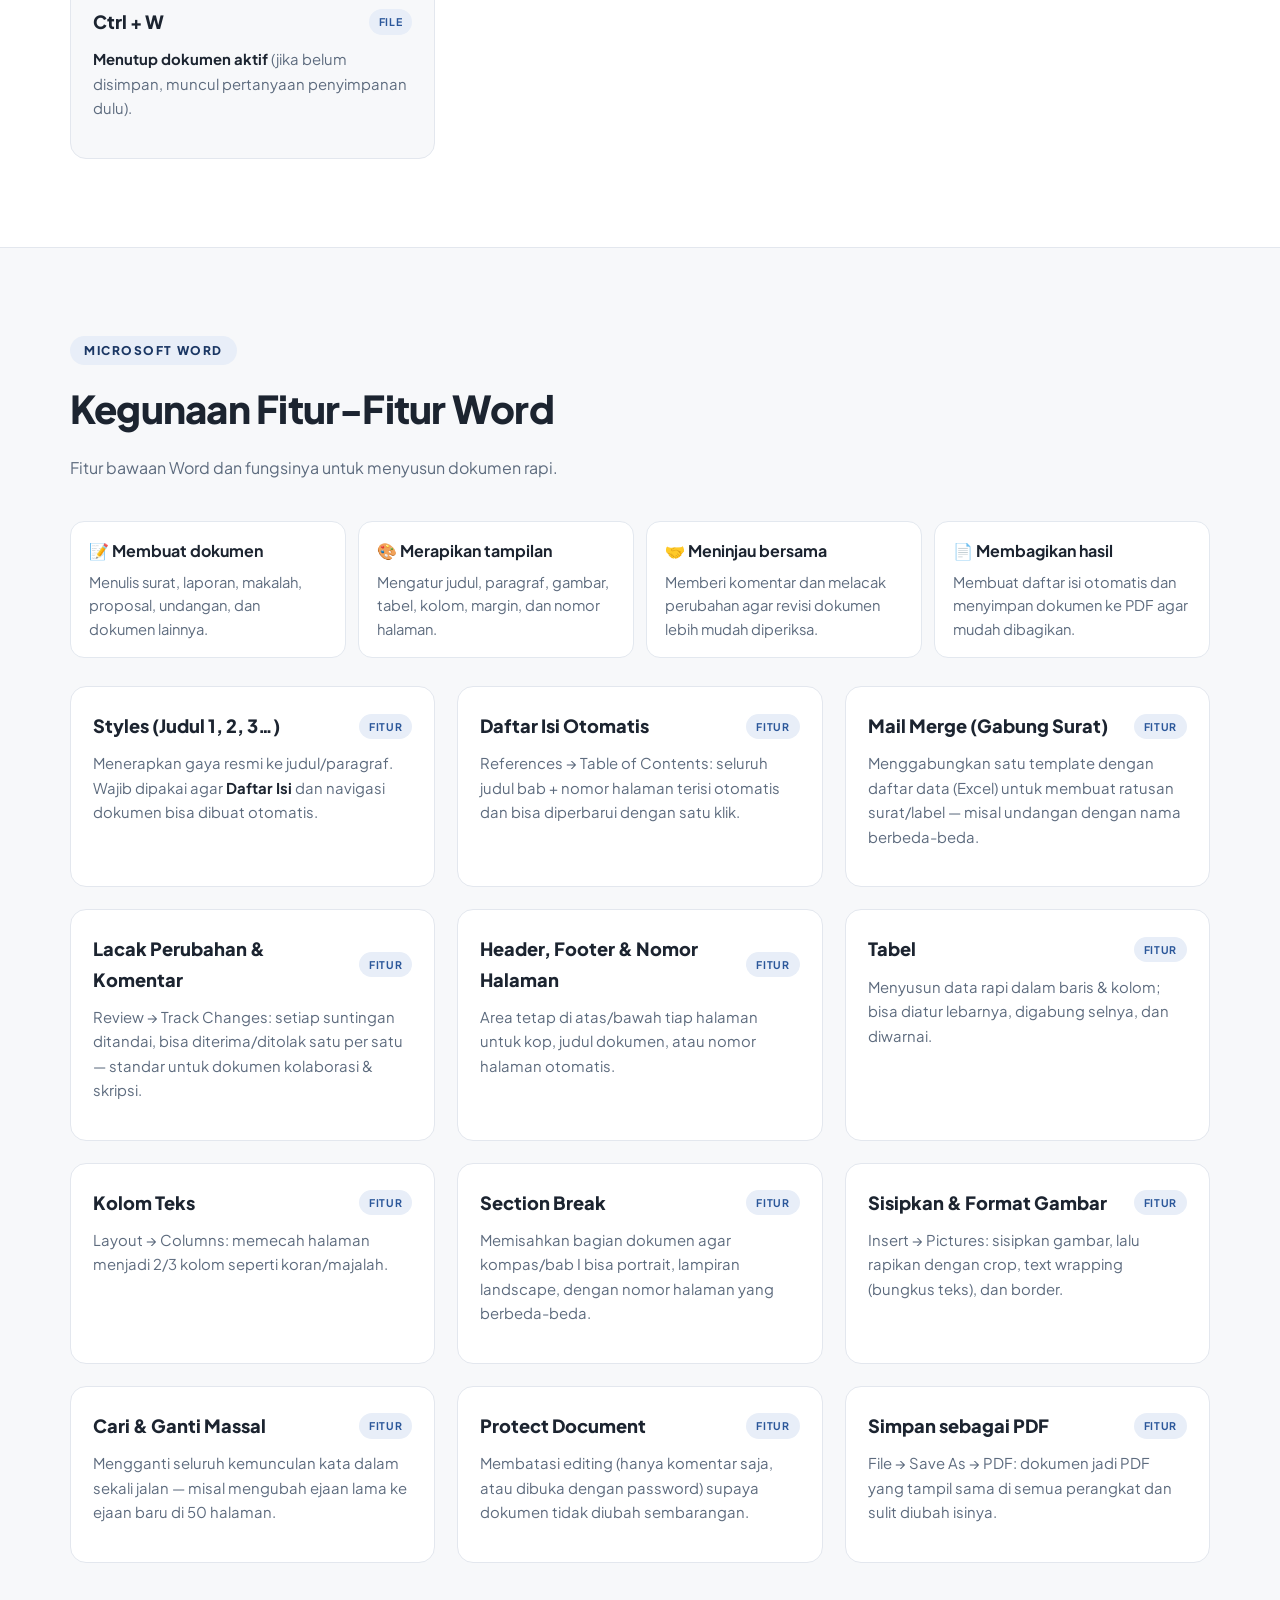
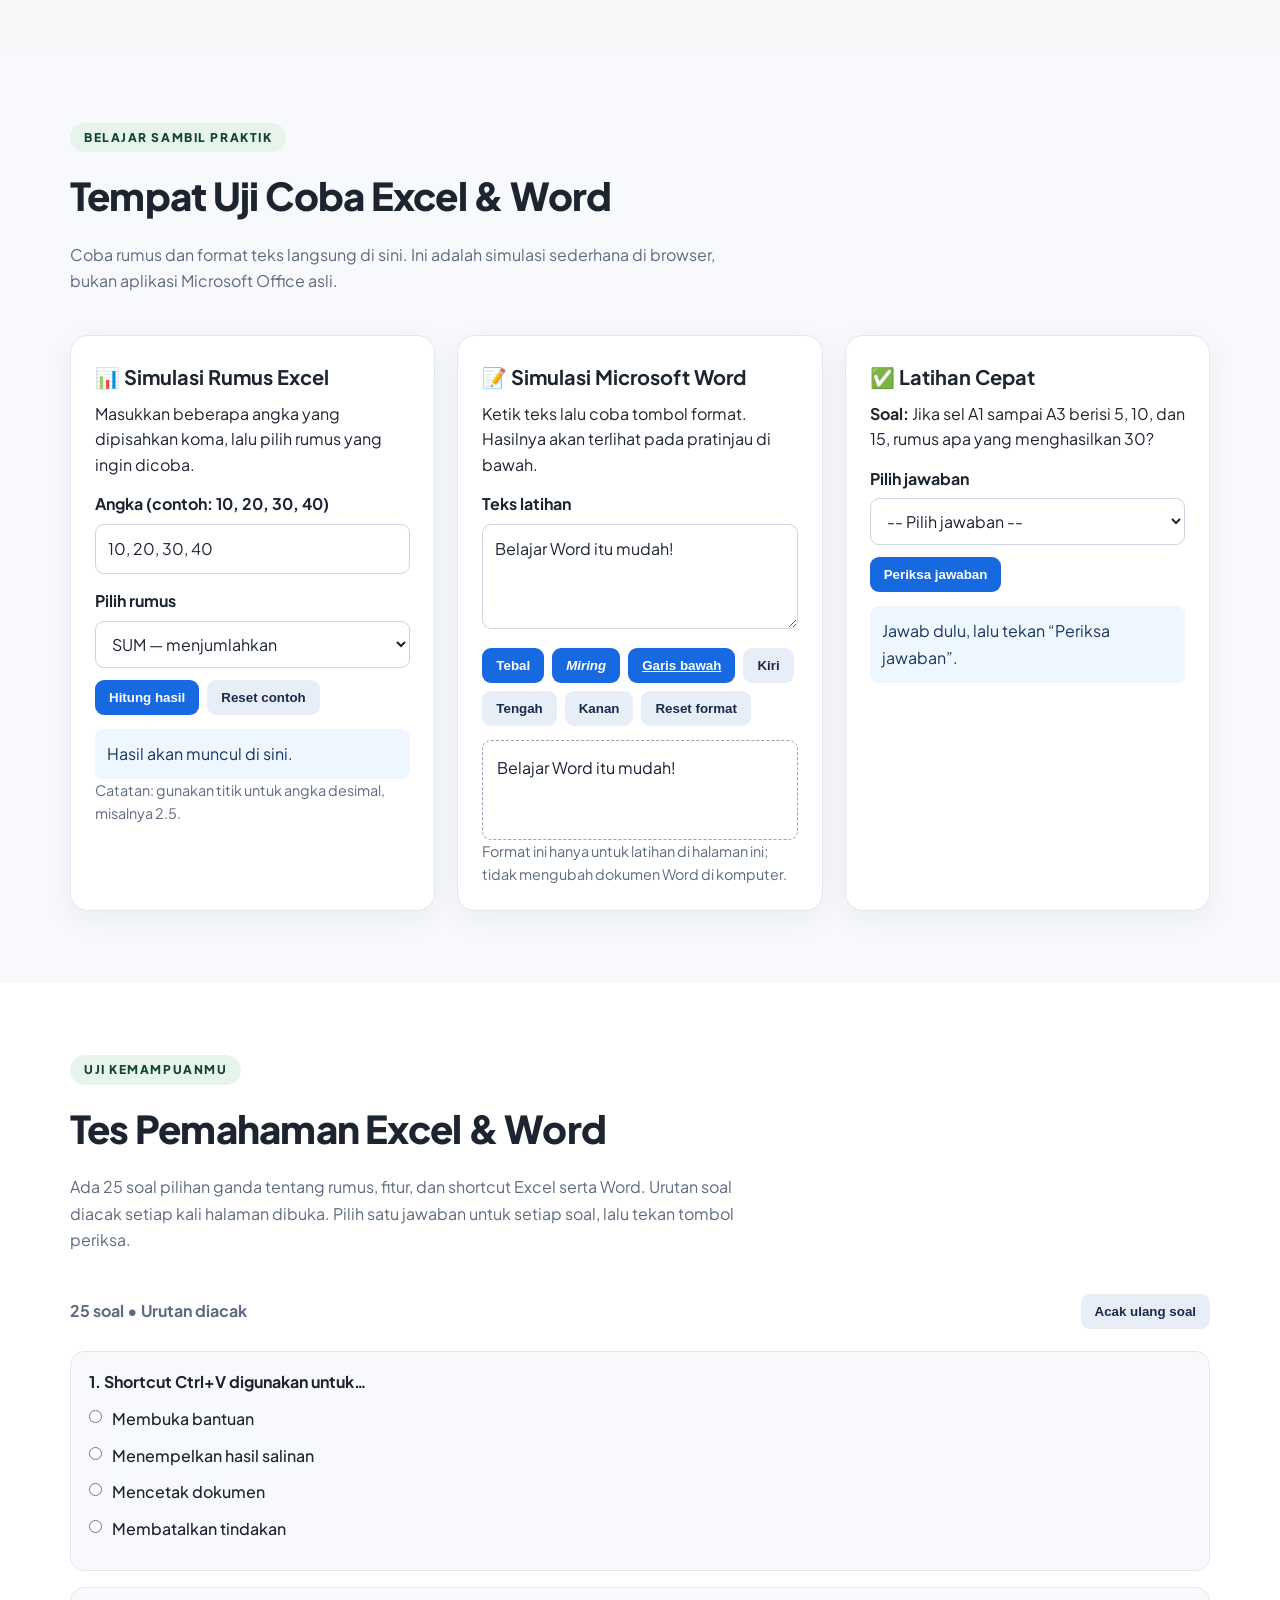
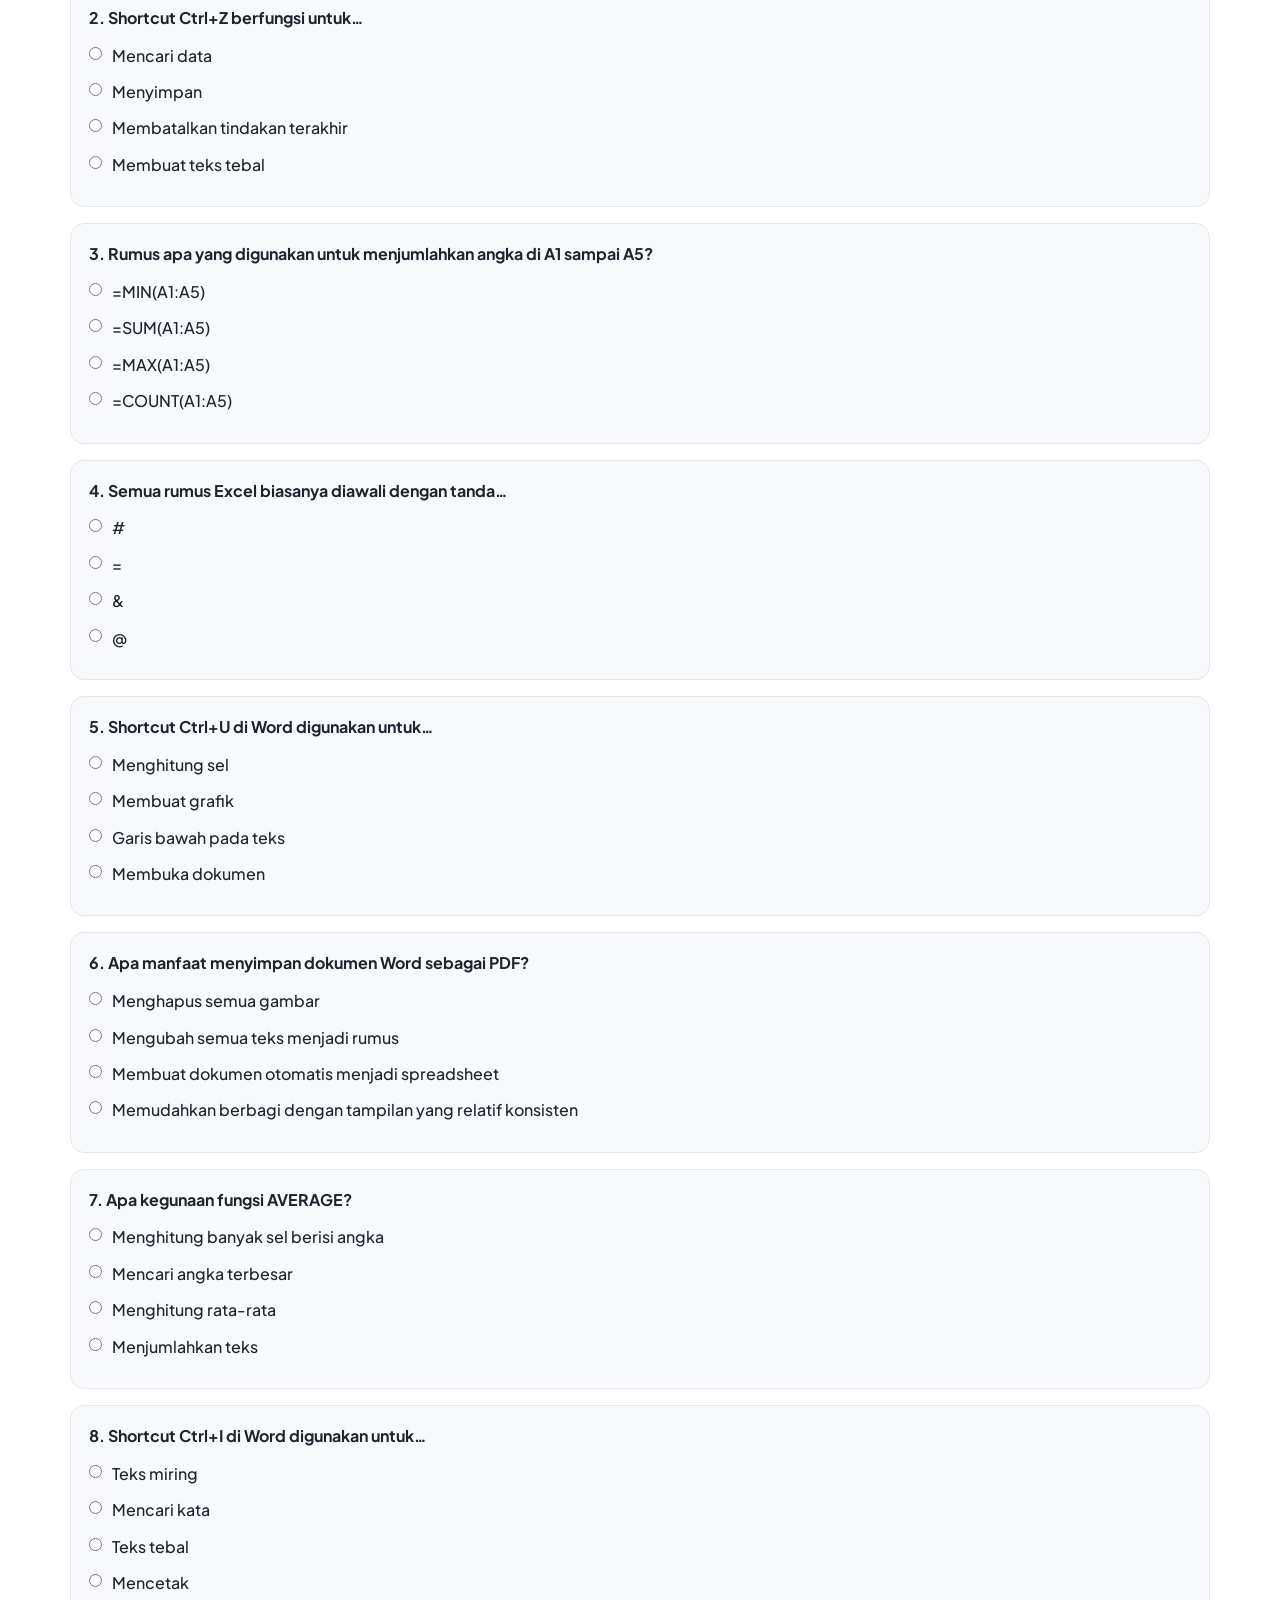
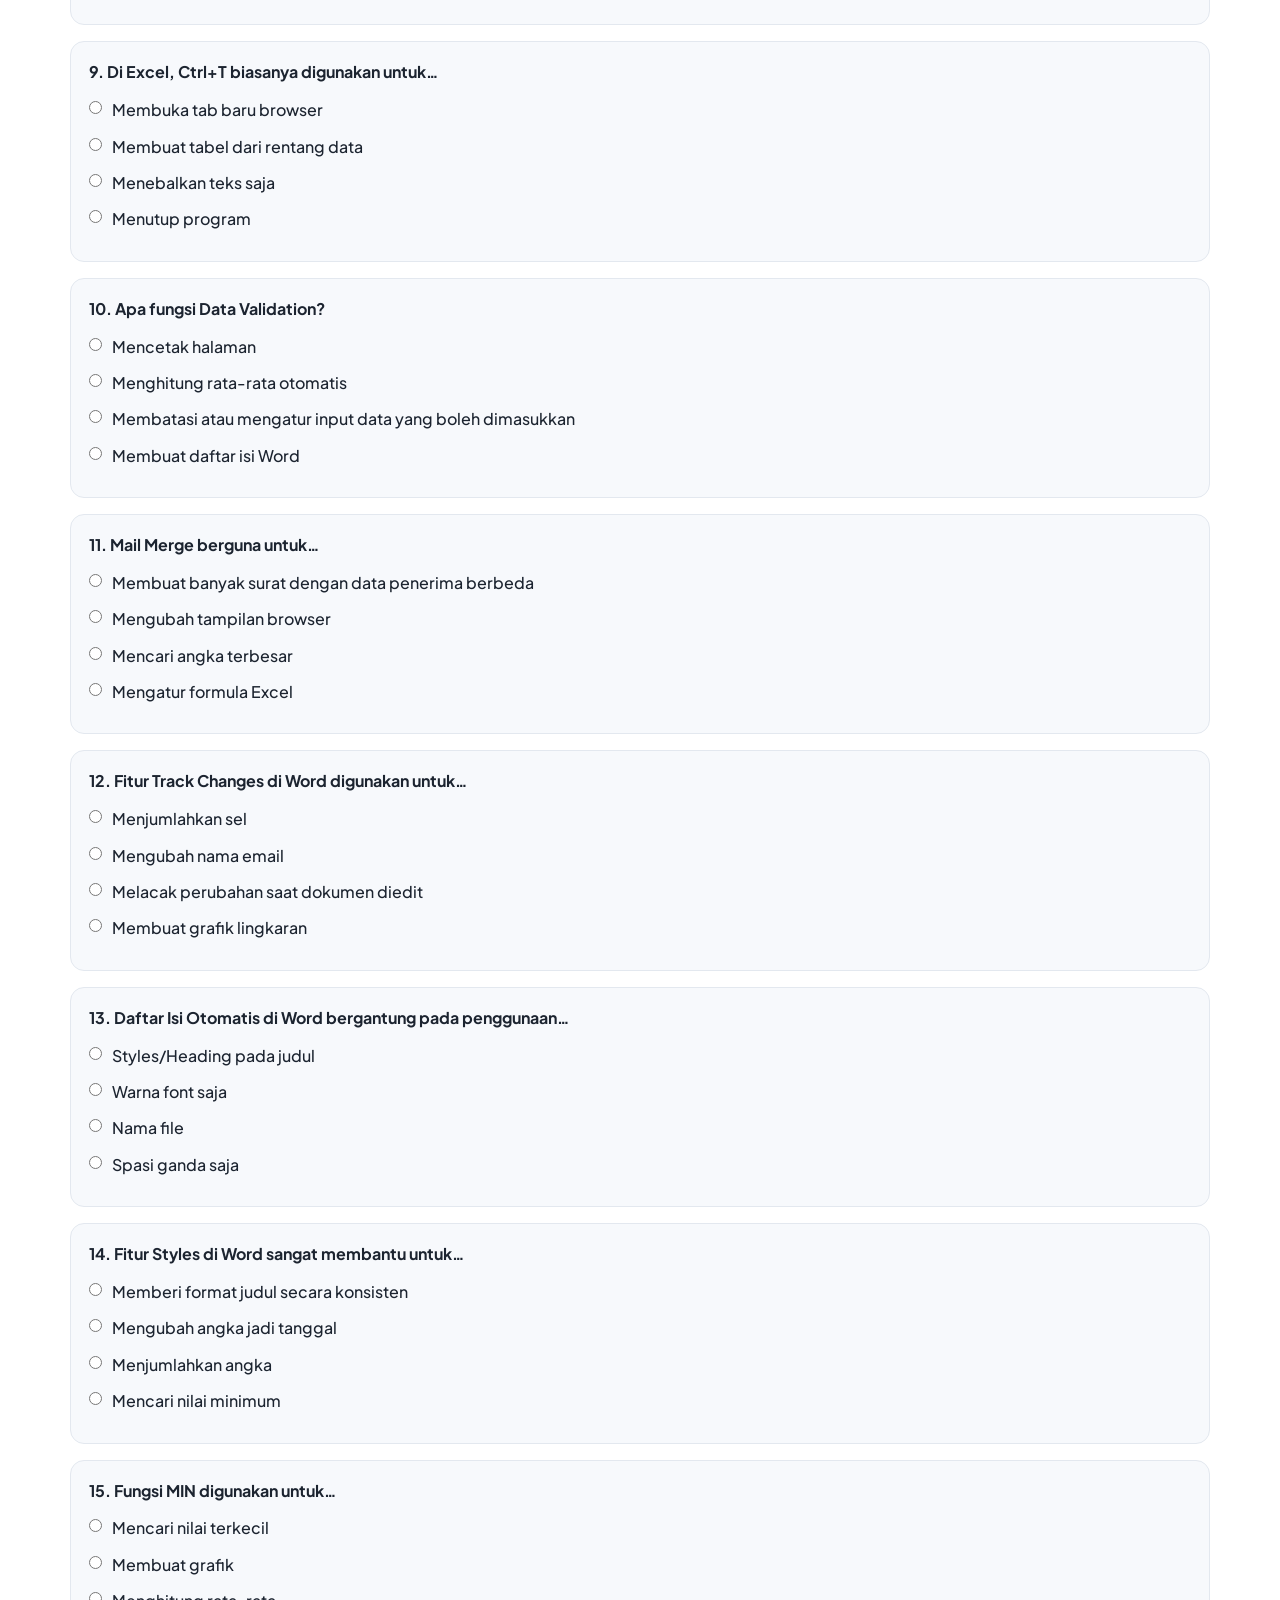
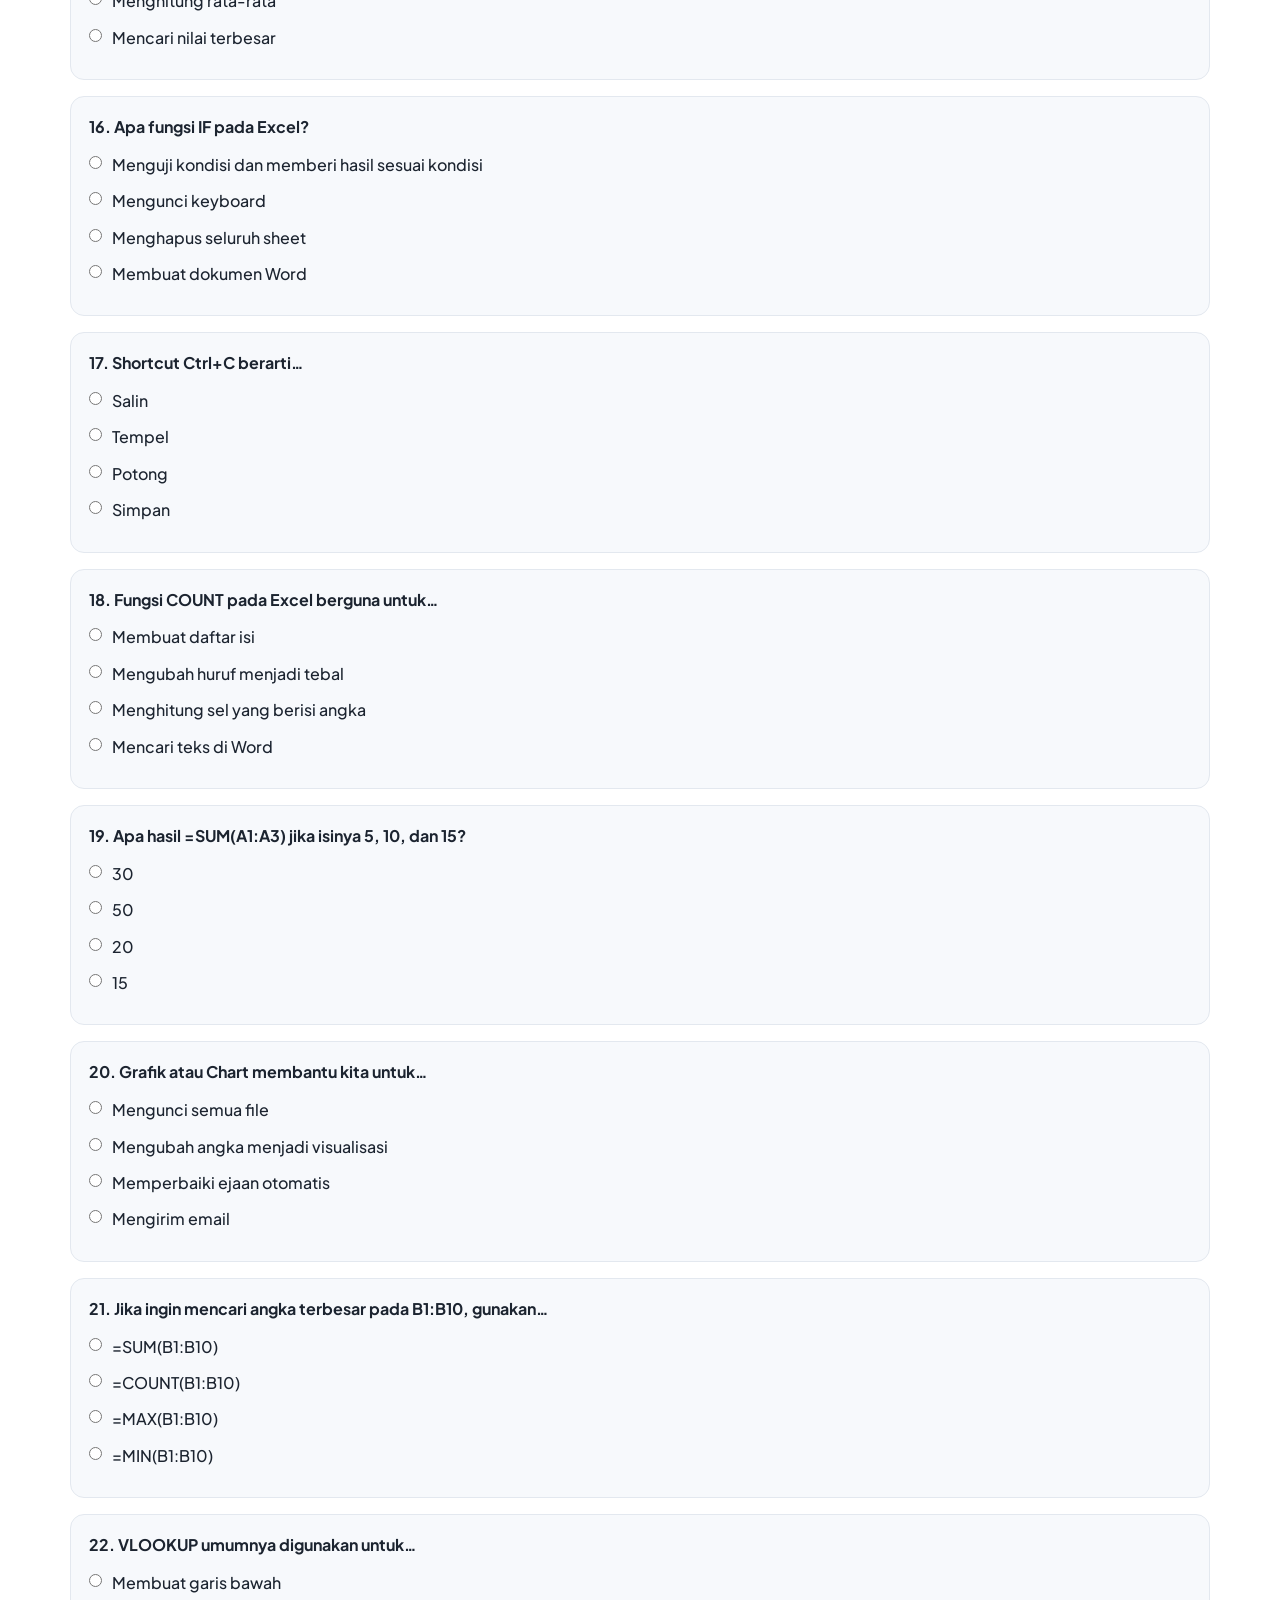
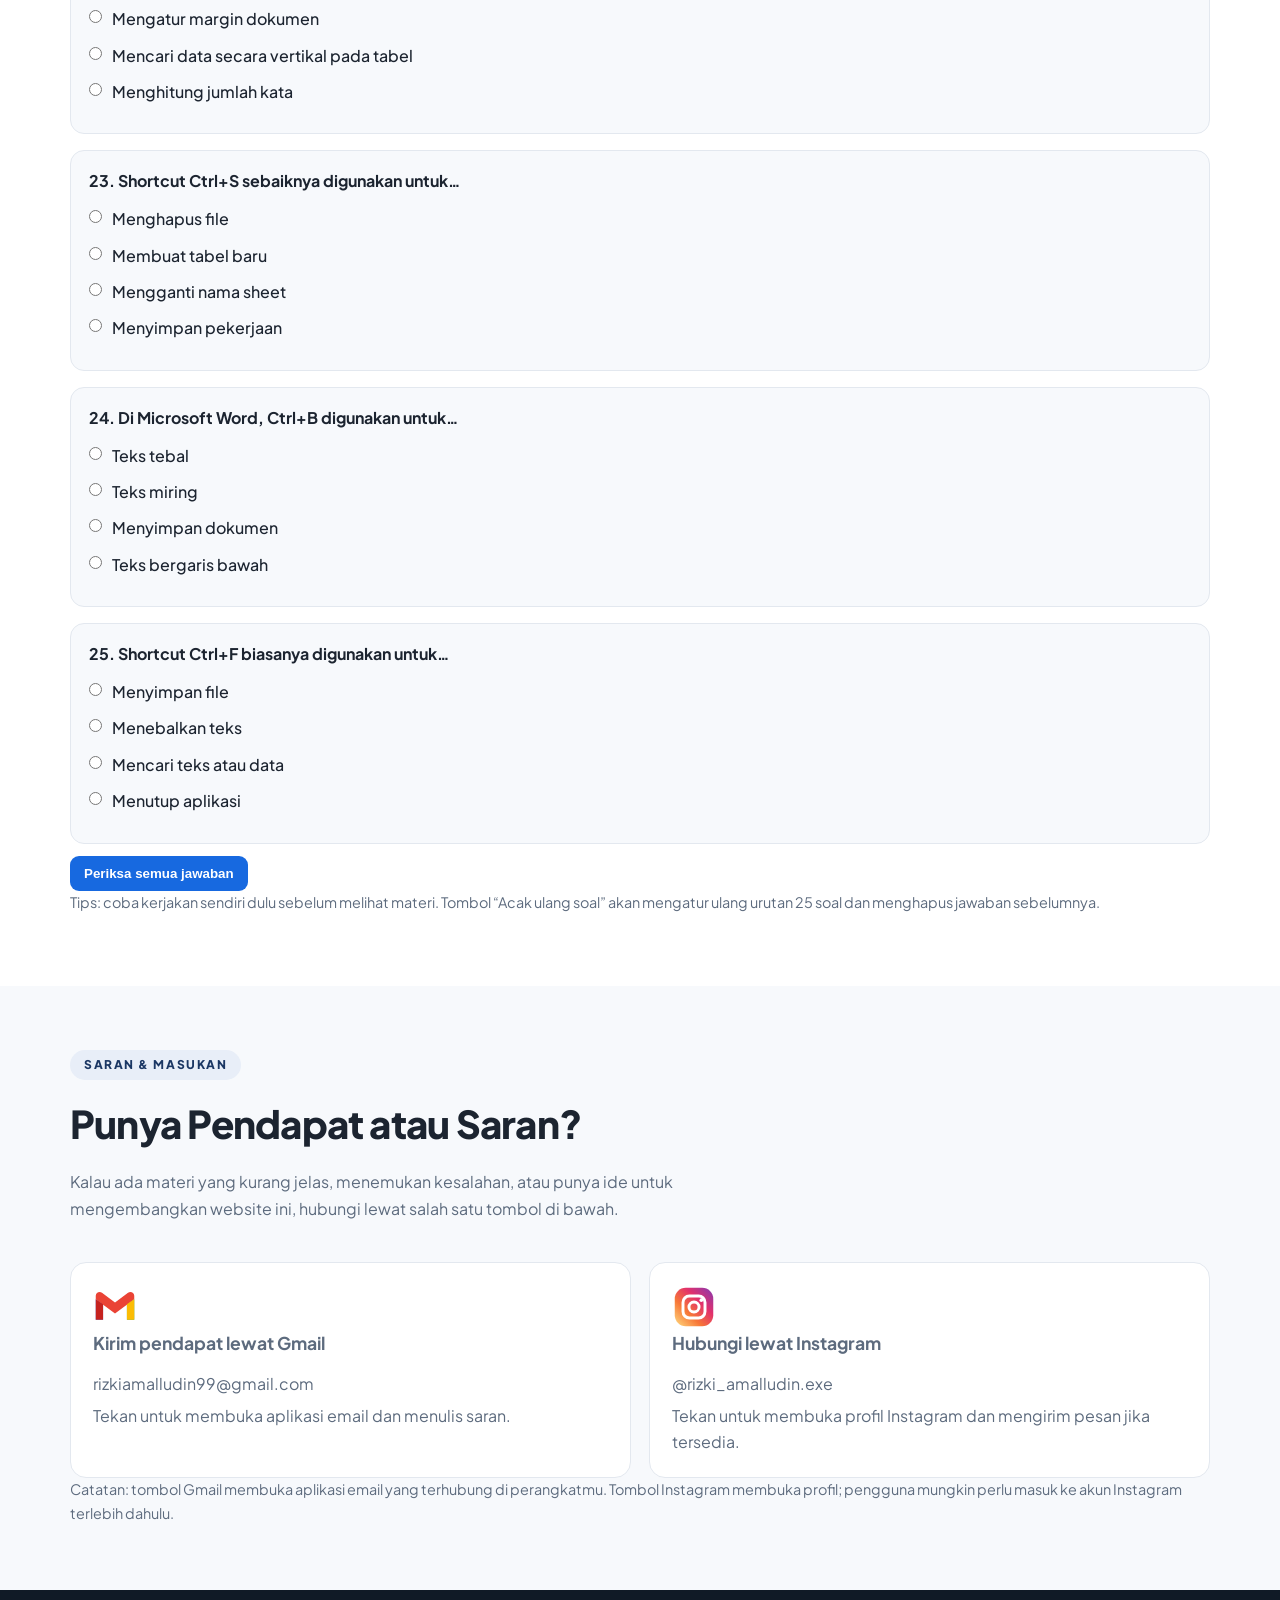
==== commit cbf11a0b: "Add concise Excel and Word feature-use summaries" ====
--- a/index.html
+++ b/index.html
@@ -12,6 +12,10 @@
   <link rel="stylesheet" href="css/styles.css" />
 
   <style>
+    .feature-summary{display:grid;grid-template-columns:repeat(auto-fit,minmax(min(100%,210px),1fr));gap:12px;margin:22px 0 28px}
+    .feature-summary article{padding:16px 18px;border:1px solid var(--border,#e3e8ef);border-radius:14px;background:var(--card,#fff)}
+    .feature-summary h3{font-size:1rem;margin:0 0 6px}
+    .feature-summary p{font-size:.92rem;line-height:1.6;margin:0;color:var(--muted,#64748b)}
     /* Area praktik interaktif */
     .practice-section{padding:72px 0;background:var(--bg,#f7f9fc)}
     .practice-grid{display:grid;grid-template-columns:repeat(auto-fit,minmax(min(100%,320px),1fr));gap:22px;margin-top:28px}
@@ -248,6 +252,12 @@
       <p class="section-eyebrow excel">Microsoft Excel</p>
       <h2 class="section-title">Kegunaan Fitur-Fitur Excel</h2>
       <p class="section-lead">Bukan rumus — ini fitur bawaan Excel dan fungsinya.</p>
+      <div class="feature-summary" aria-label="Ringkasan kegunaan fitur Excel">
+        <article><h3>📊 Mengelola data</h3><p>Menyusun, mengurutkan, dan menyaring data agar informasi mudah ditemukan.</p></article>
+        <article><h3>🧮 Mengolah angka</h3><p>Menghitung, merekap, dan menganalisis data lebih cepat dengan rumus serta PivotTable.</p></article>
+        <article><h3>📈 Menyajikan laporan</h3><p>Mengubah angka menjadi tabel dan grafik supaya hasil mudah dibaca dan dibandingkan.</p></article>
+        <article><h3>✅ Menjaga ketepatan</h3><p>Mengatur format dan membatasi input agar data lebih rapi serta mengurangi kesalahan.</p></article>
+      </div>
       <div class="grid" id="gridFiturExcel">
 
         <article class="item" data-keywords="autosum alt+= penjumlahan cepat">
@@ -494,6 +504,12 @@
       <p class="section-eyebrow word">Microsoft Word</p>
       <h2 class="section-title">Kegunaan Fitur-Fitur Word</h2>
       <p class="section-lead">Fitur bawaan Word dan fungsinya untuk menyusun dokumen rapi.</p>
+      <div class="feature-summary" aria-label="Ringkasan kegunaan fitur Word">
+        <article><h3>📝 Membuat dokumen</h3><p>Menulis surat, laporan, makalah, proposal, undangan, dan dokumen lainnya.</p></article>
+        <article><h3>🎨 Merapikan tampilan</h3><p>Mengatur judul, paragraf, gambar, tabel, kolom, margin, dan nomor halaman.</p></article>
+        <article><h3>🤝 Meninjau bersama</h3><p>Memberi komentar dan melacak perubahan agar revisi dokumen lebih mudah diperiksa.</p></article>
+        <article><h3>📄 Membagikan hasil</h3><p>Membuat daftar isi otomatis dan menyimpan dokumen ke PDF agar mudah dibagikan.</p></article>
+      </div>
       <div class="grid" id="gridFiturWord">
 
         <article class="item" data-keywords="styles gaya judul heading daftar isi otomatis">
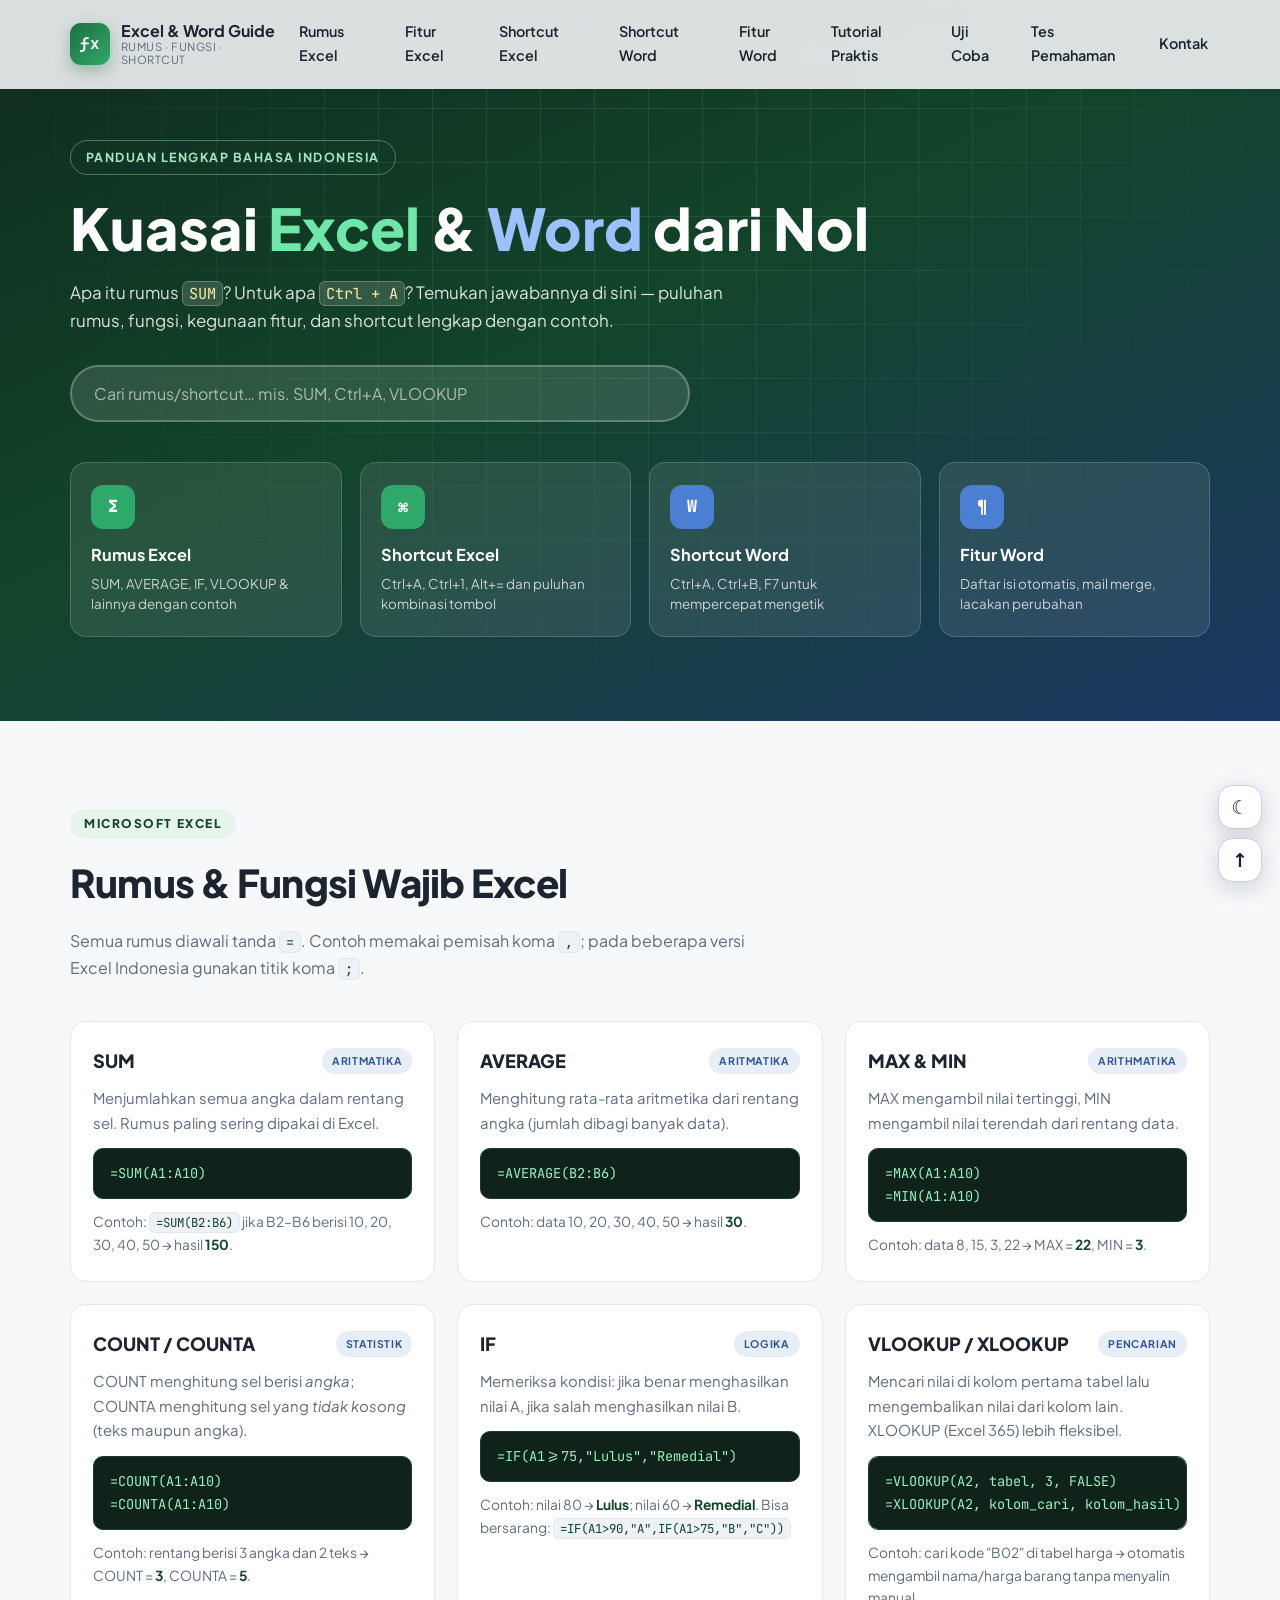
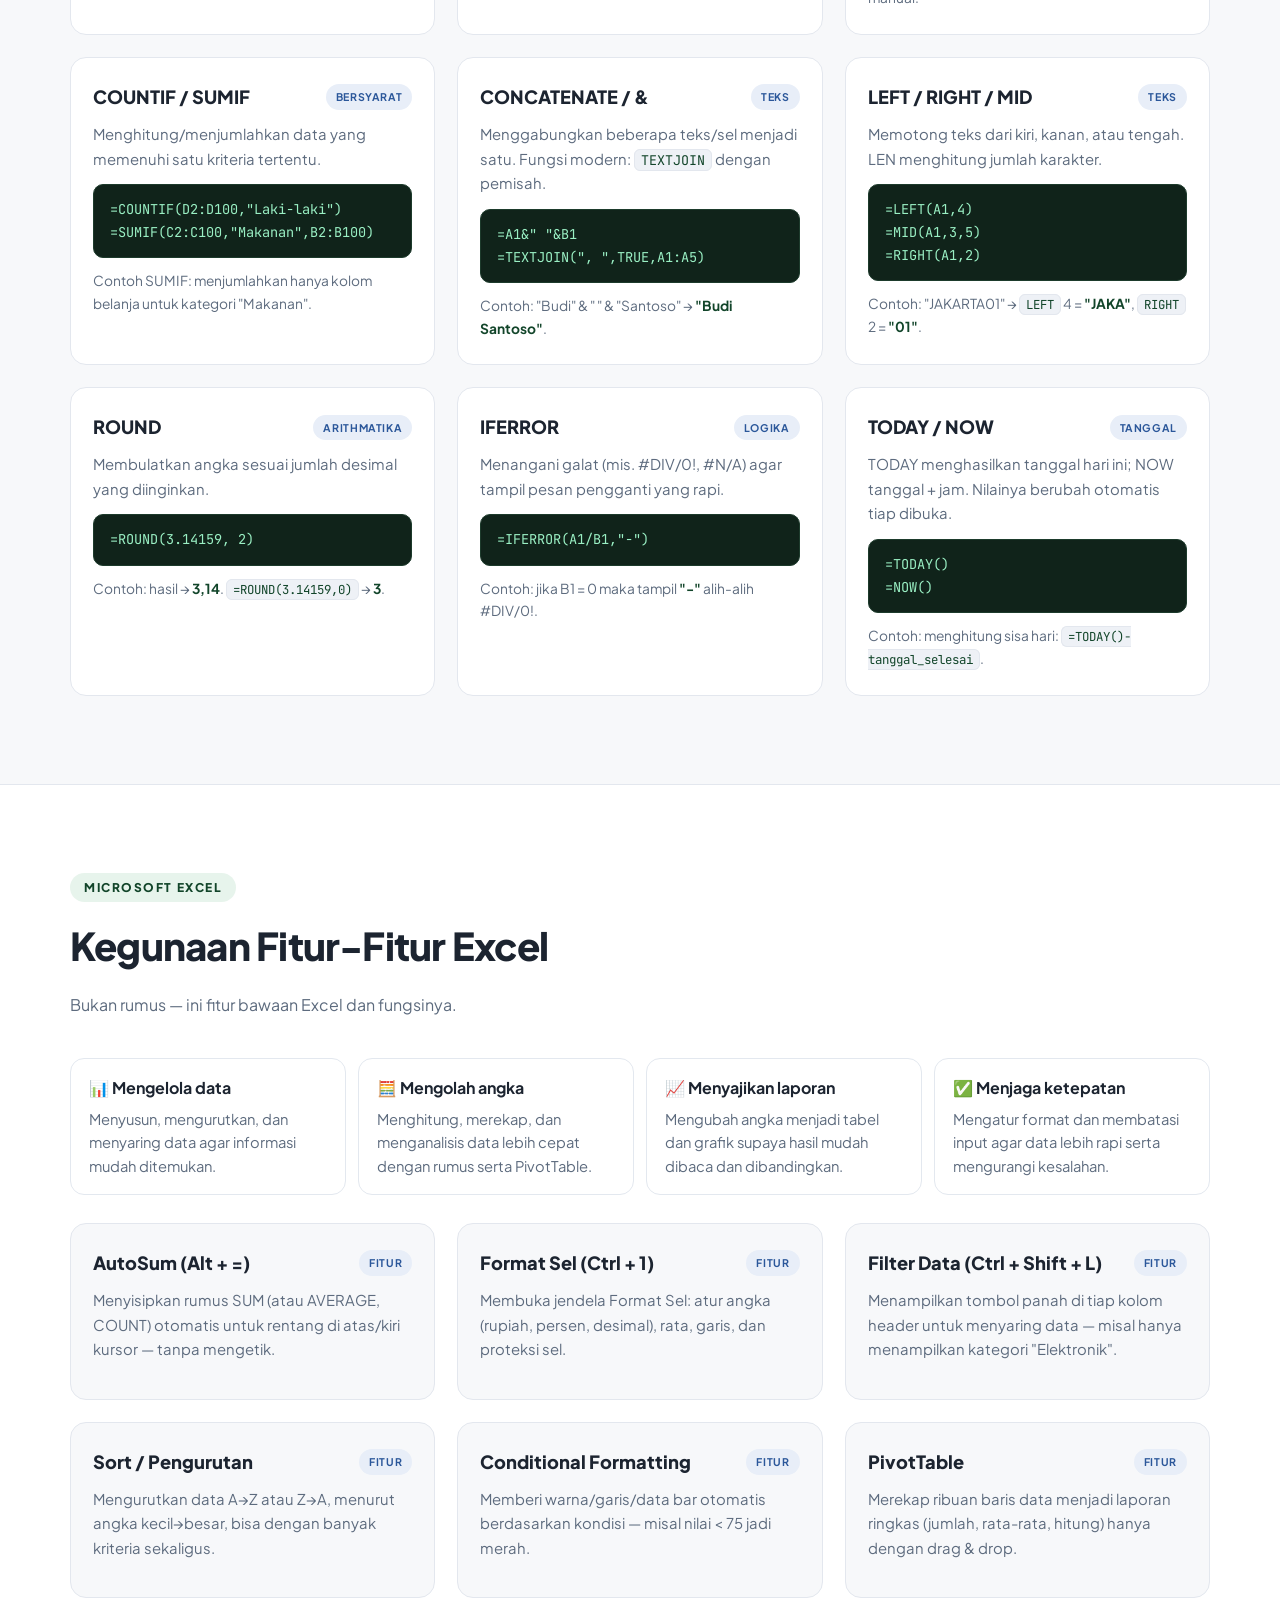
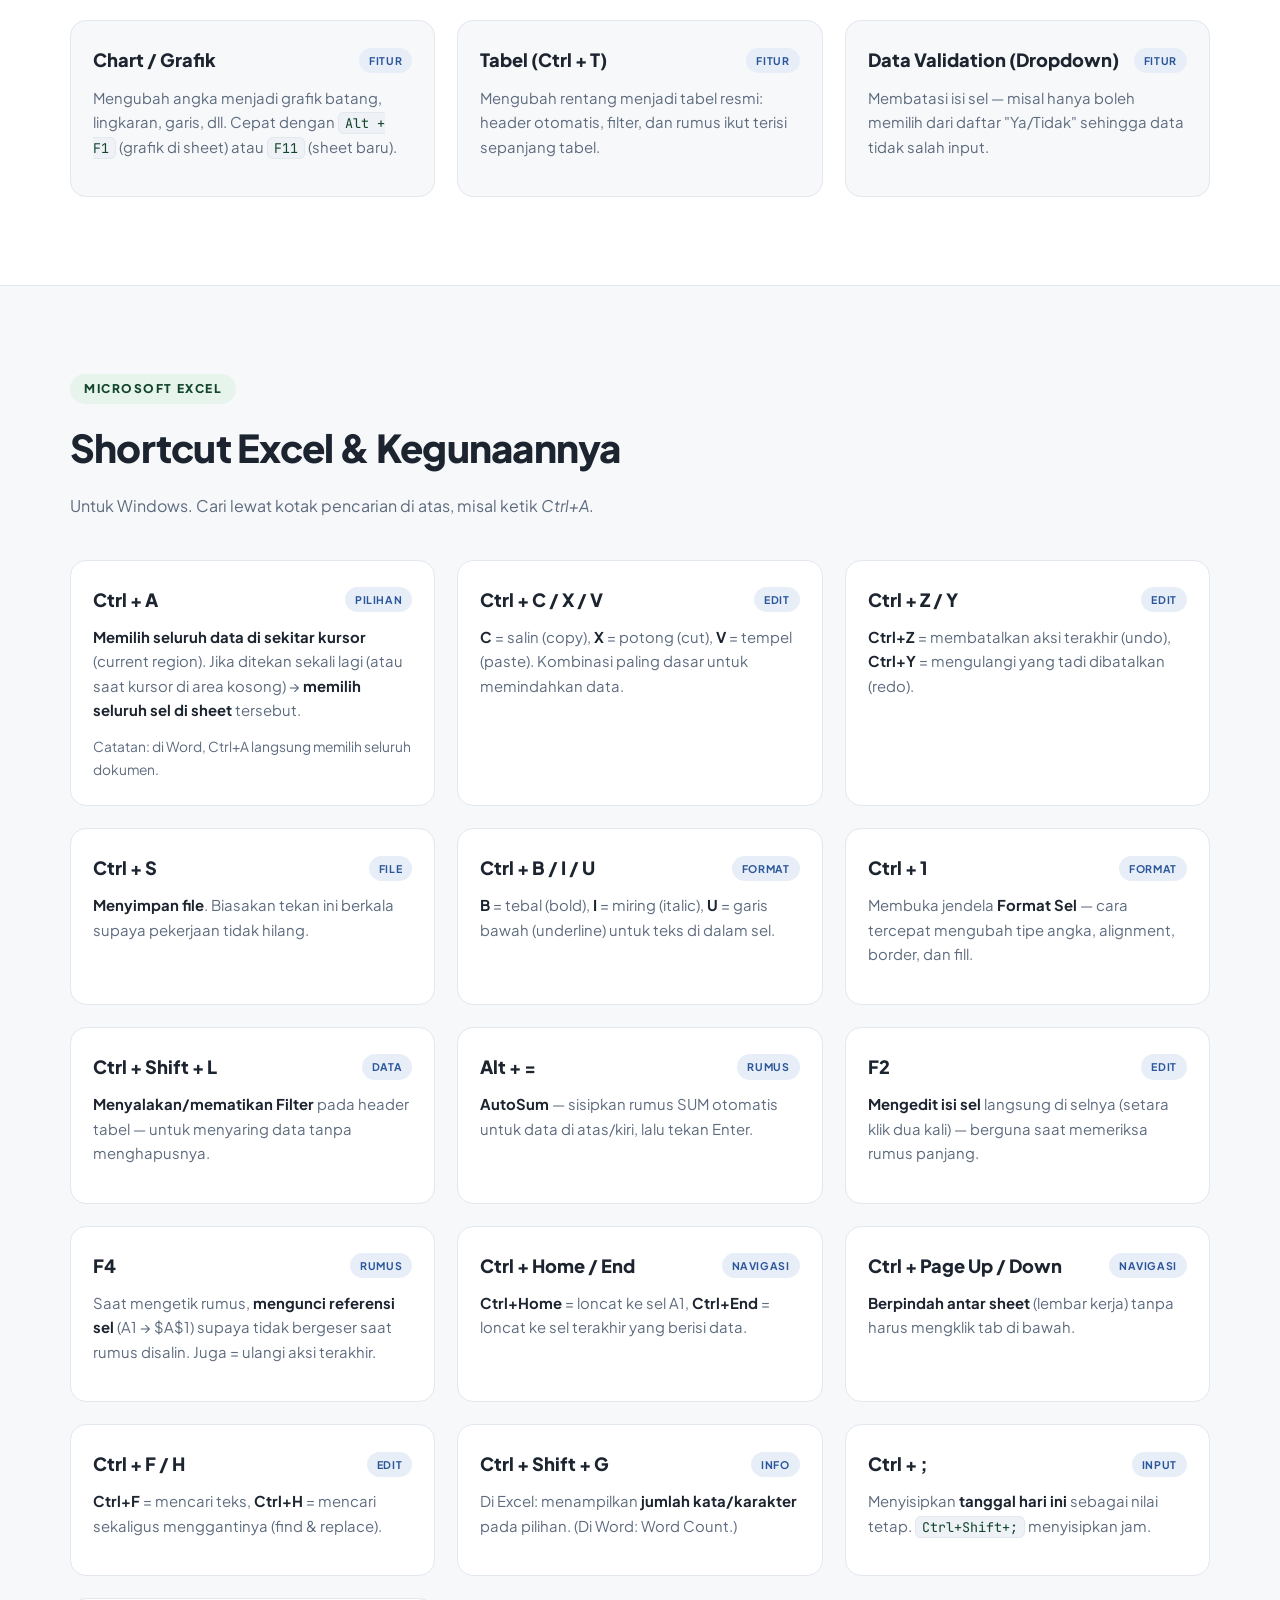
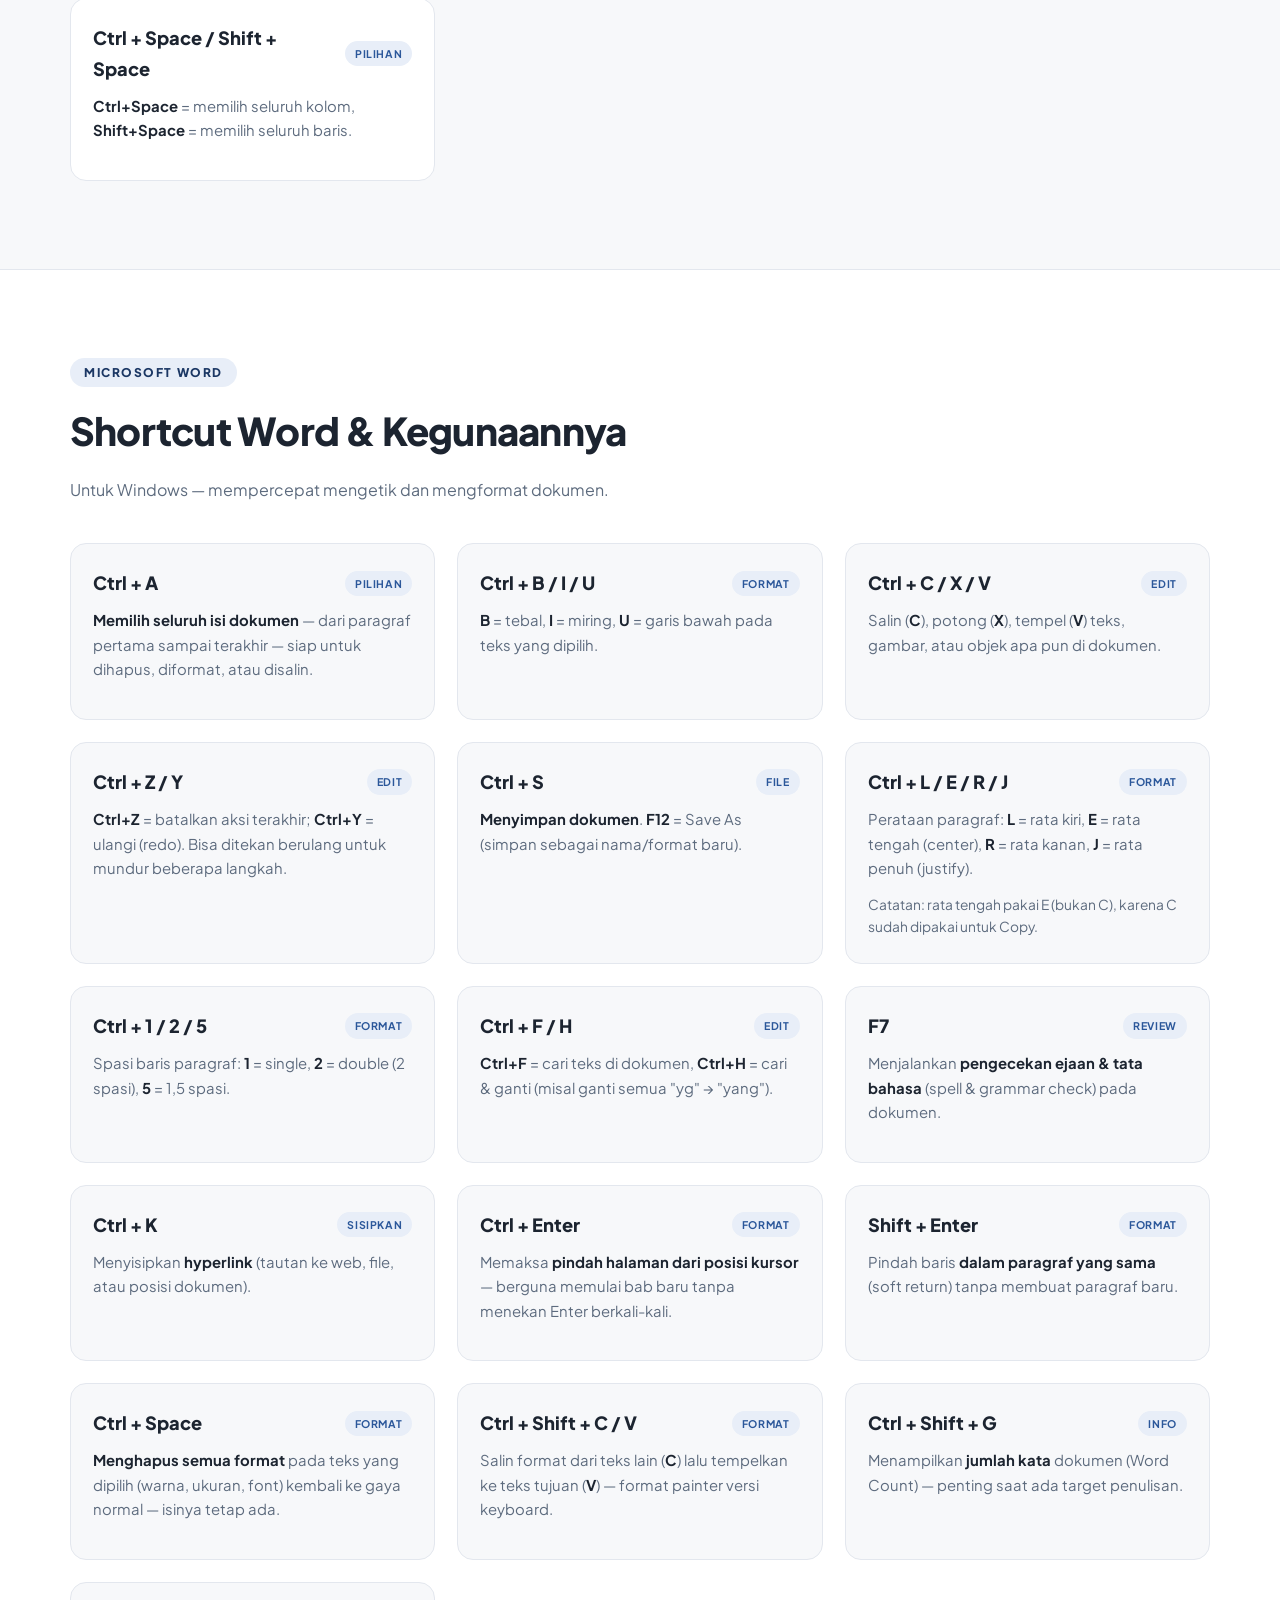
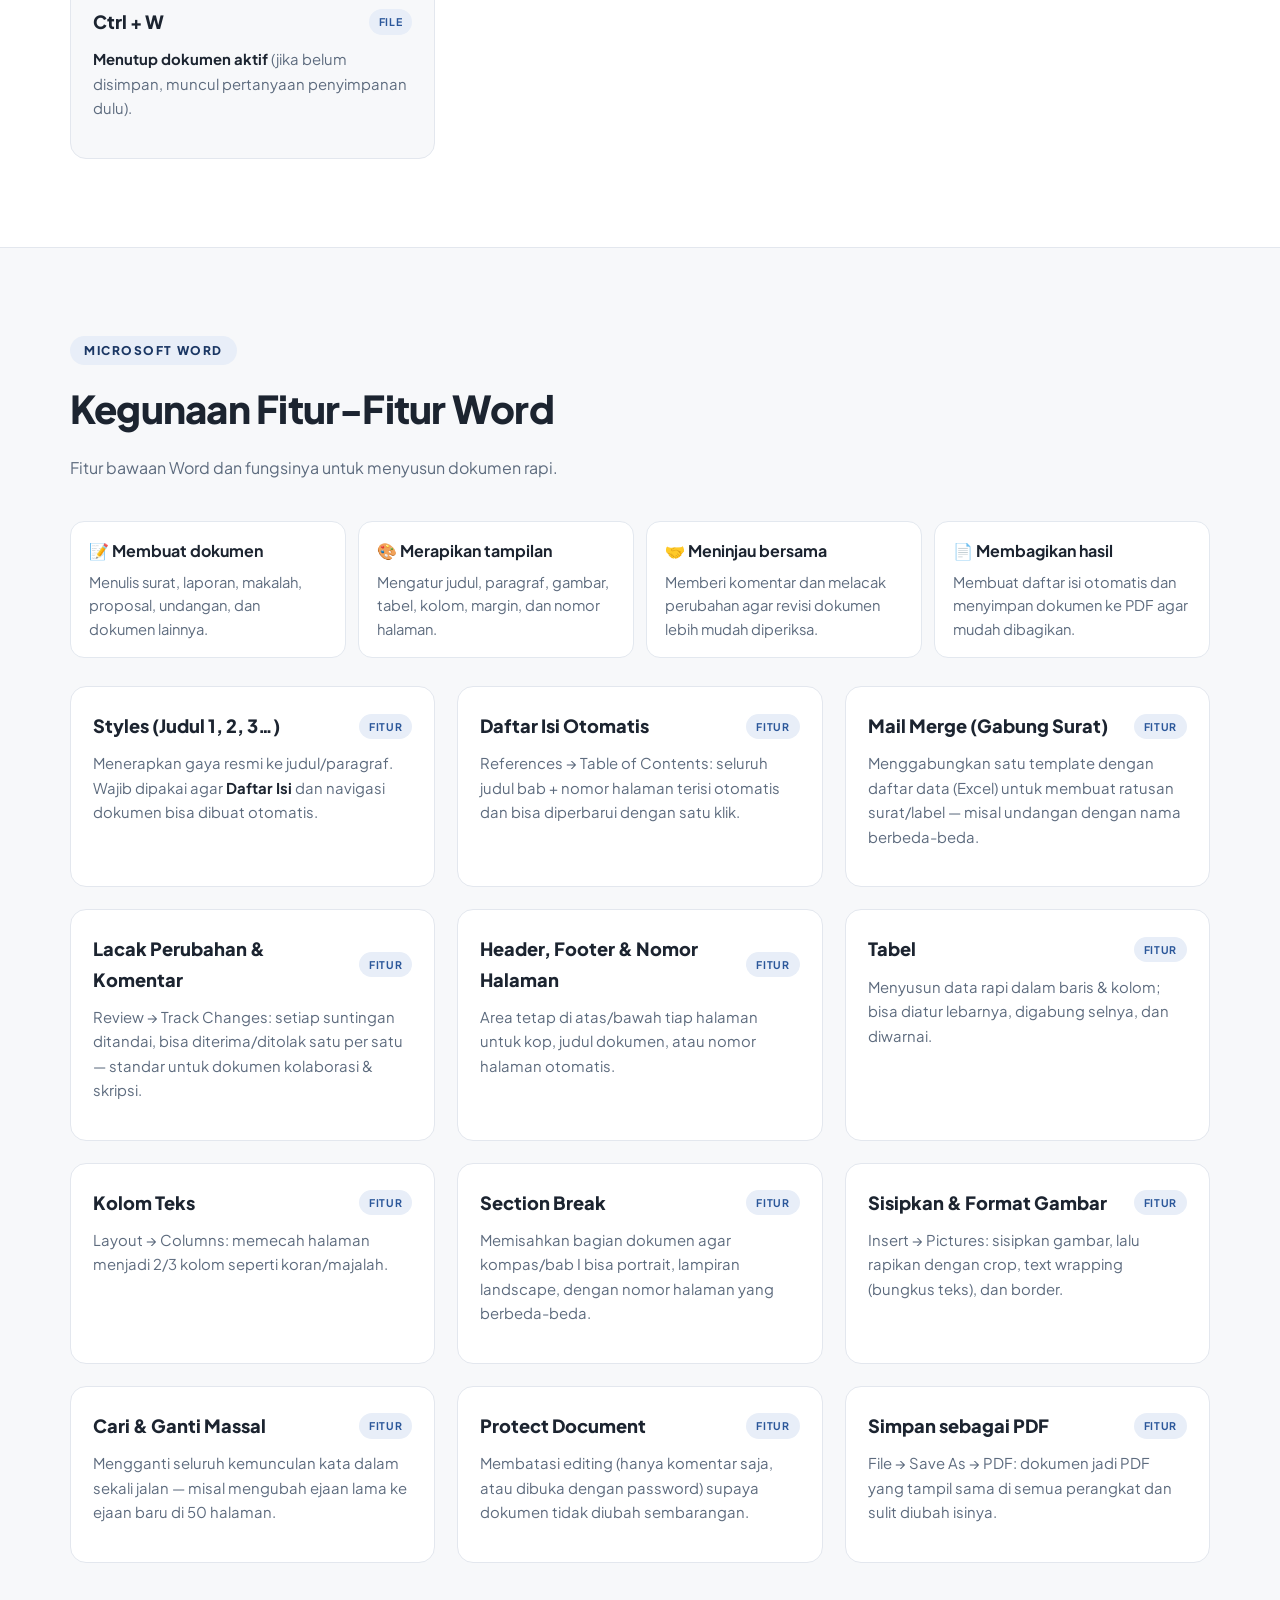
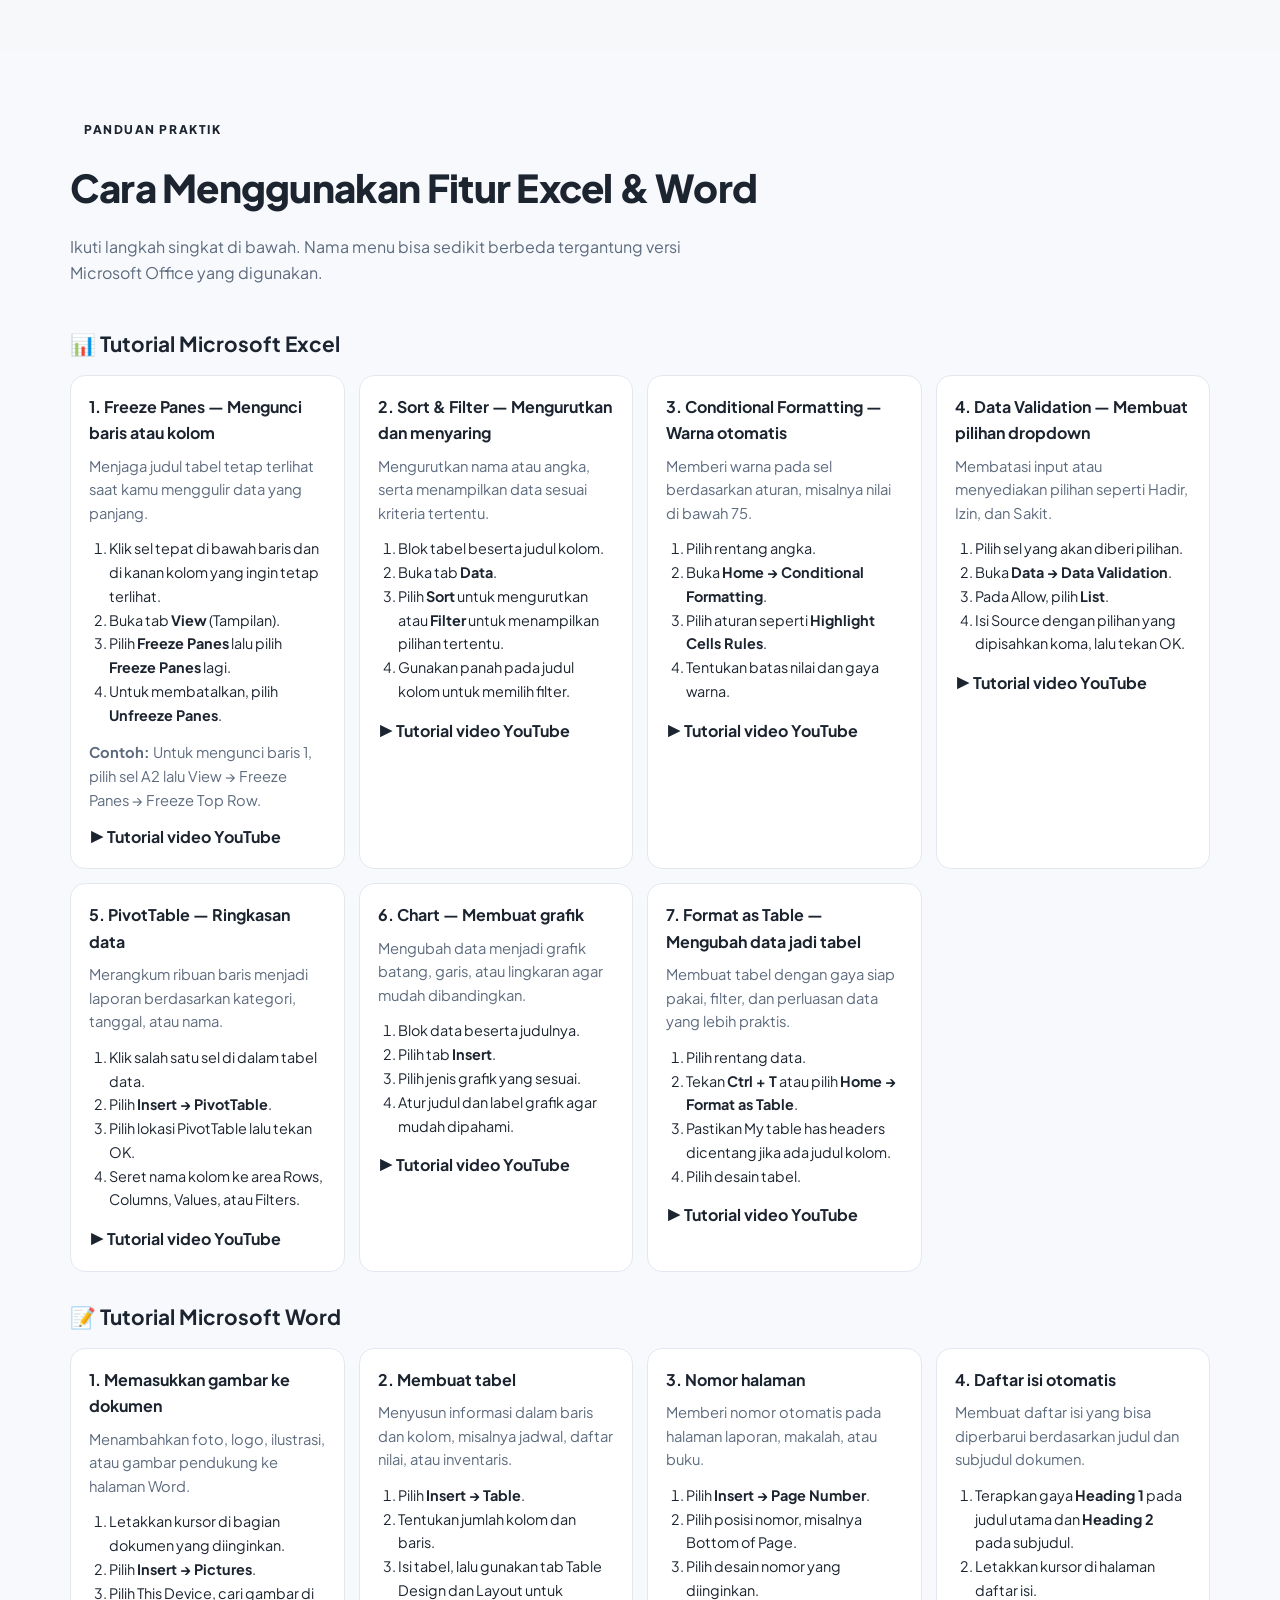
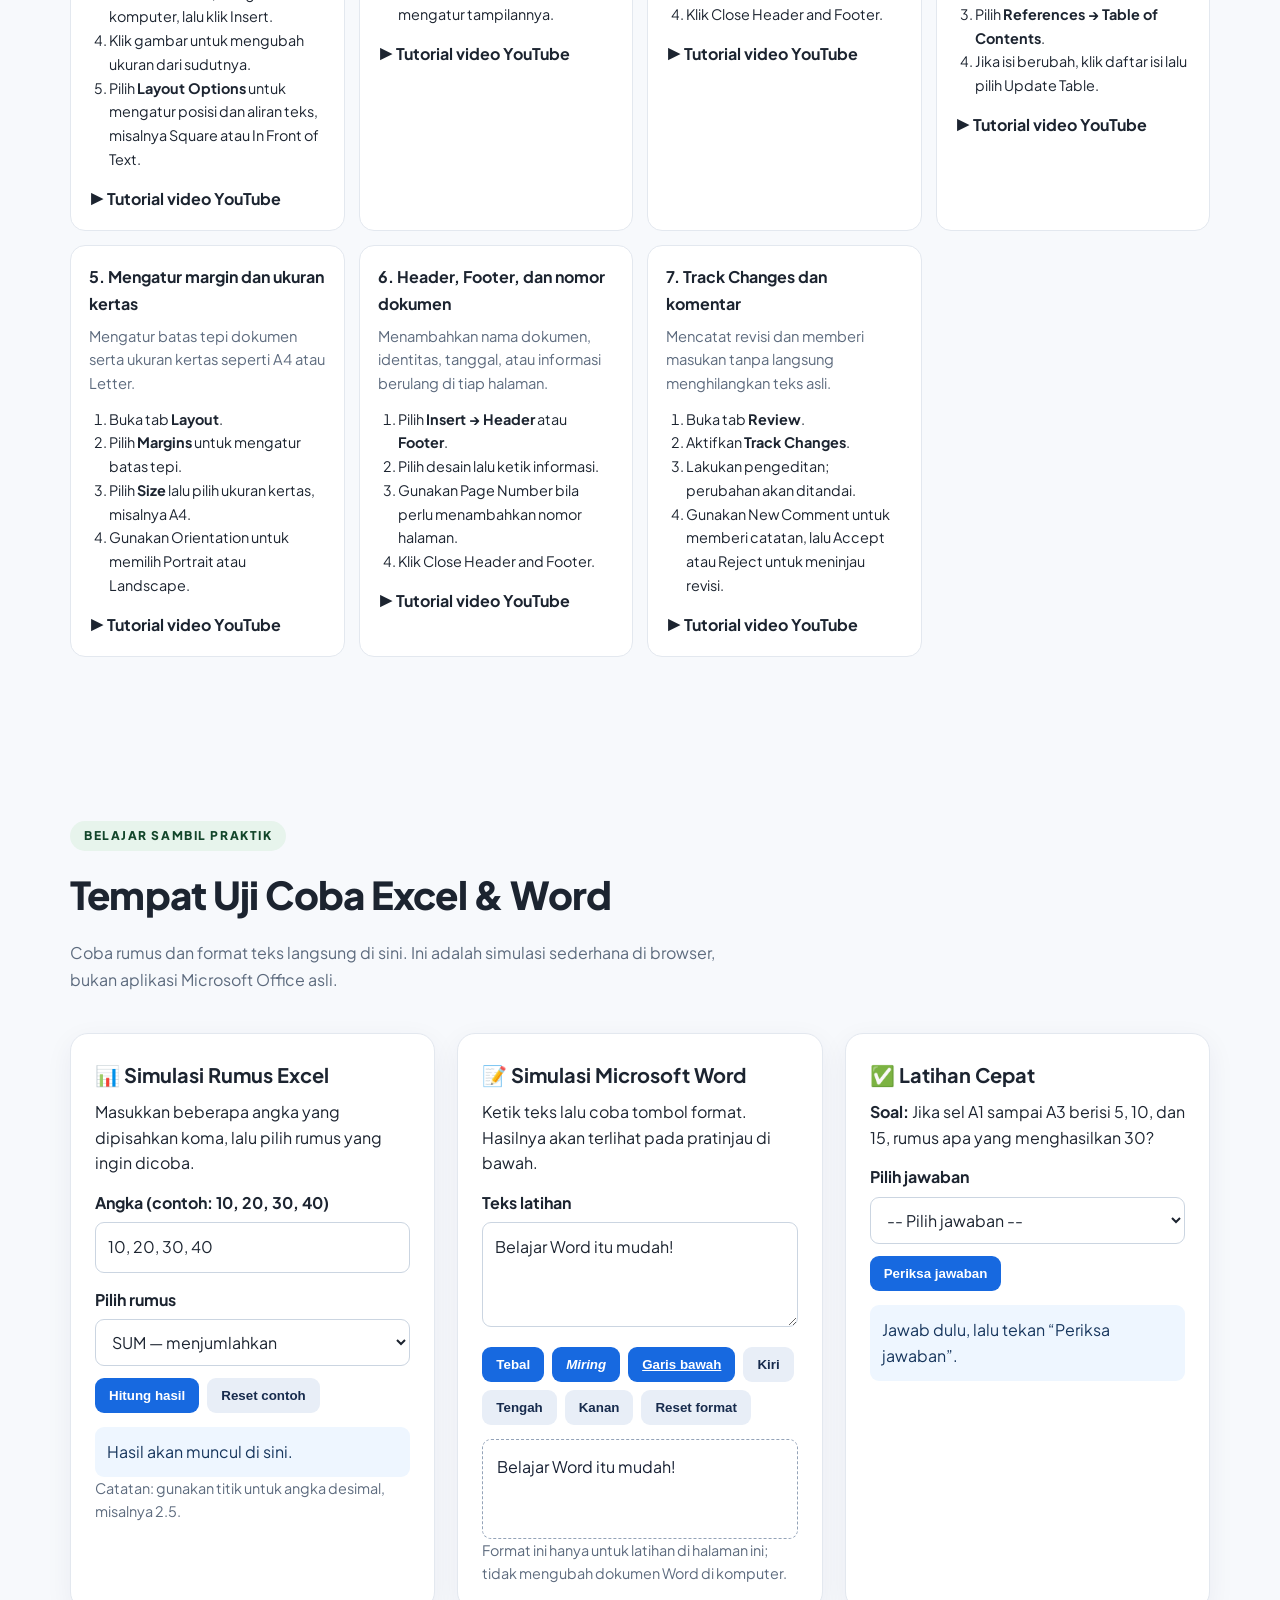
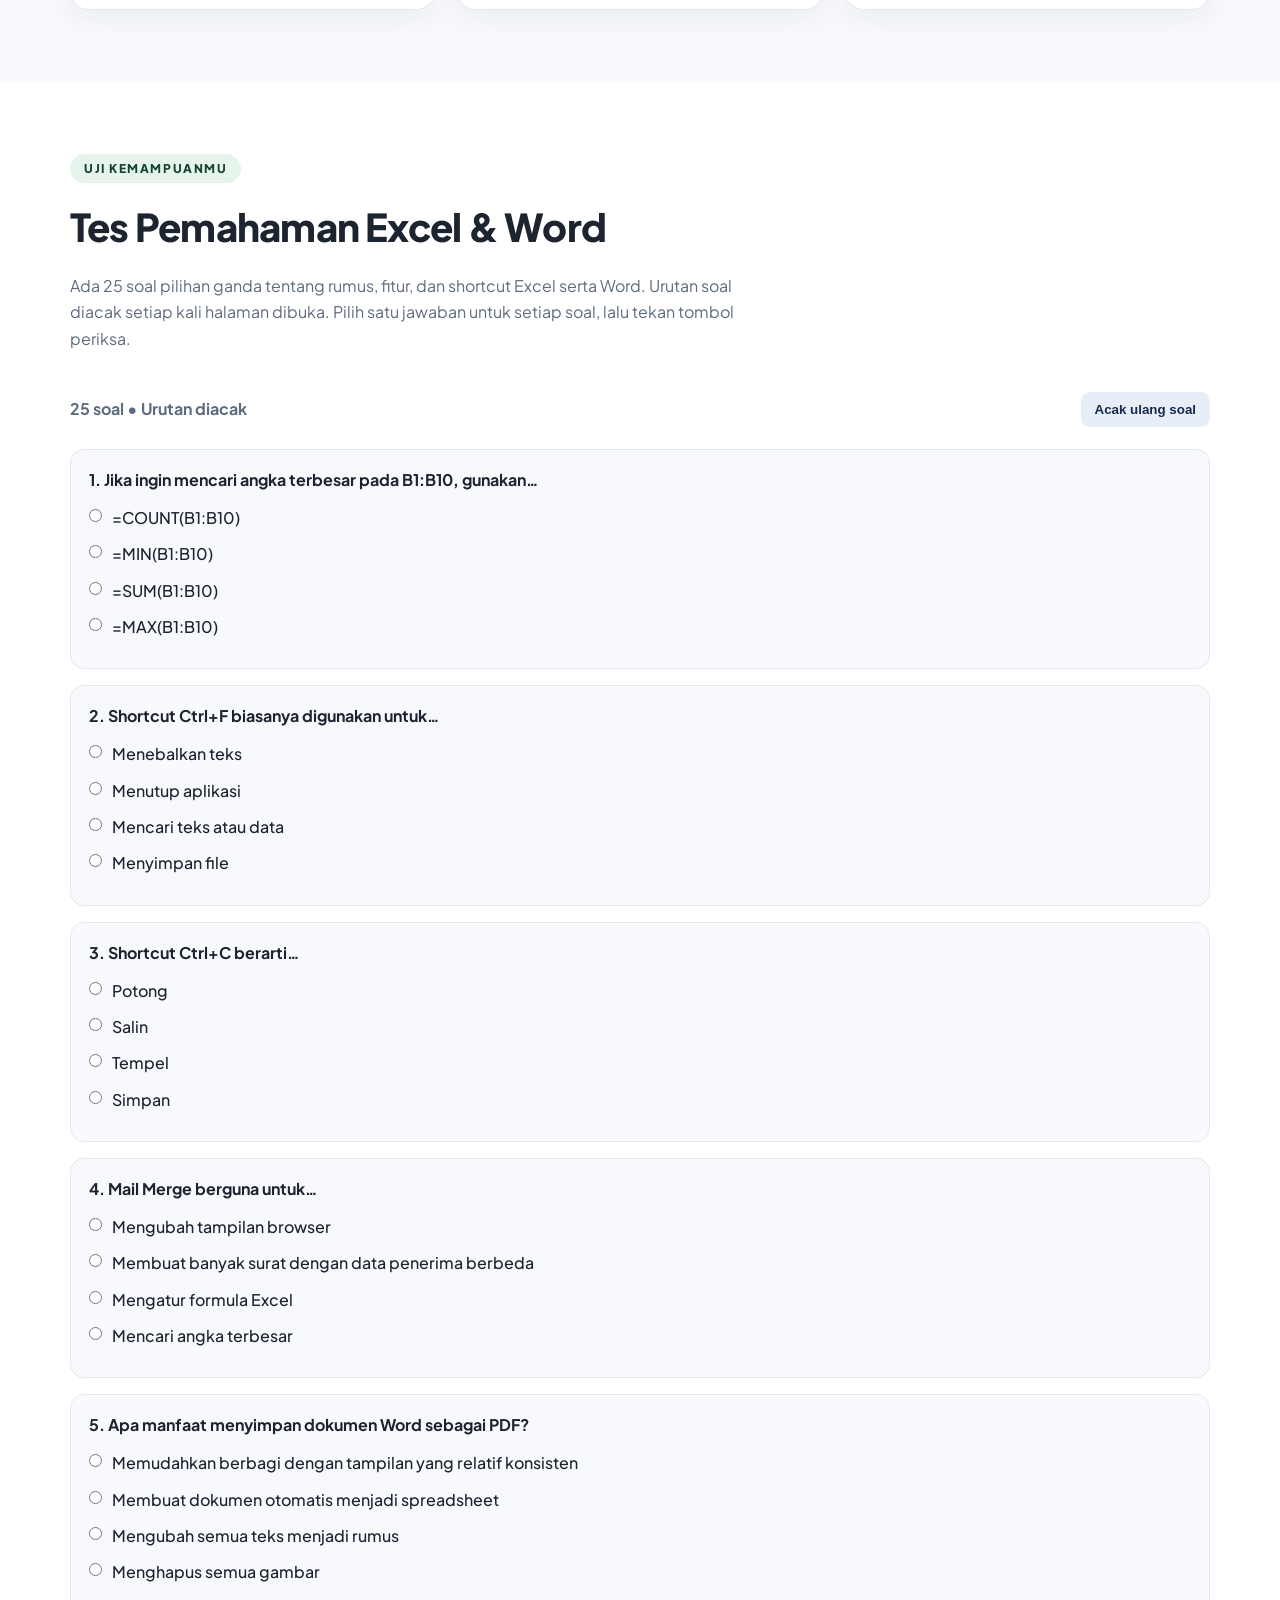
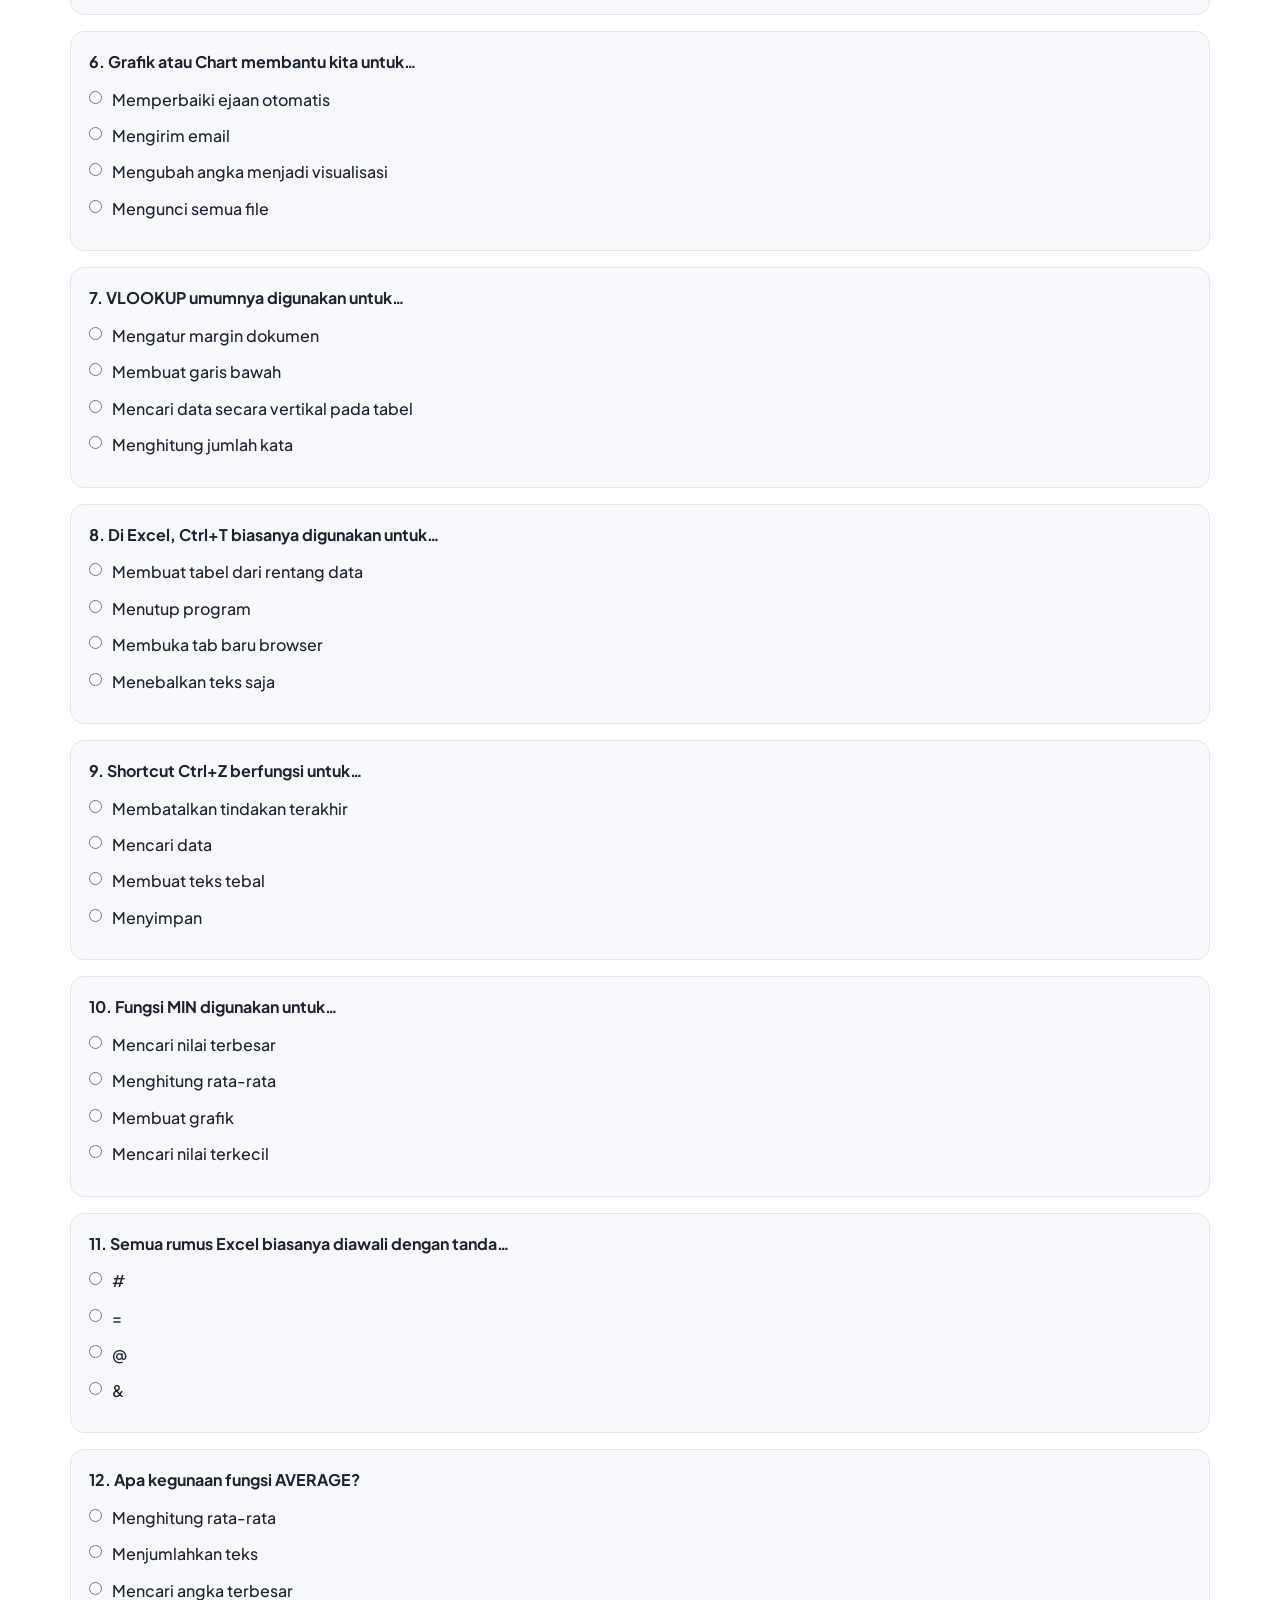
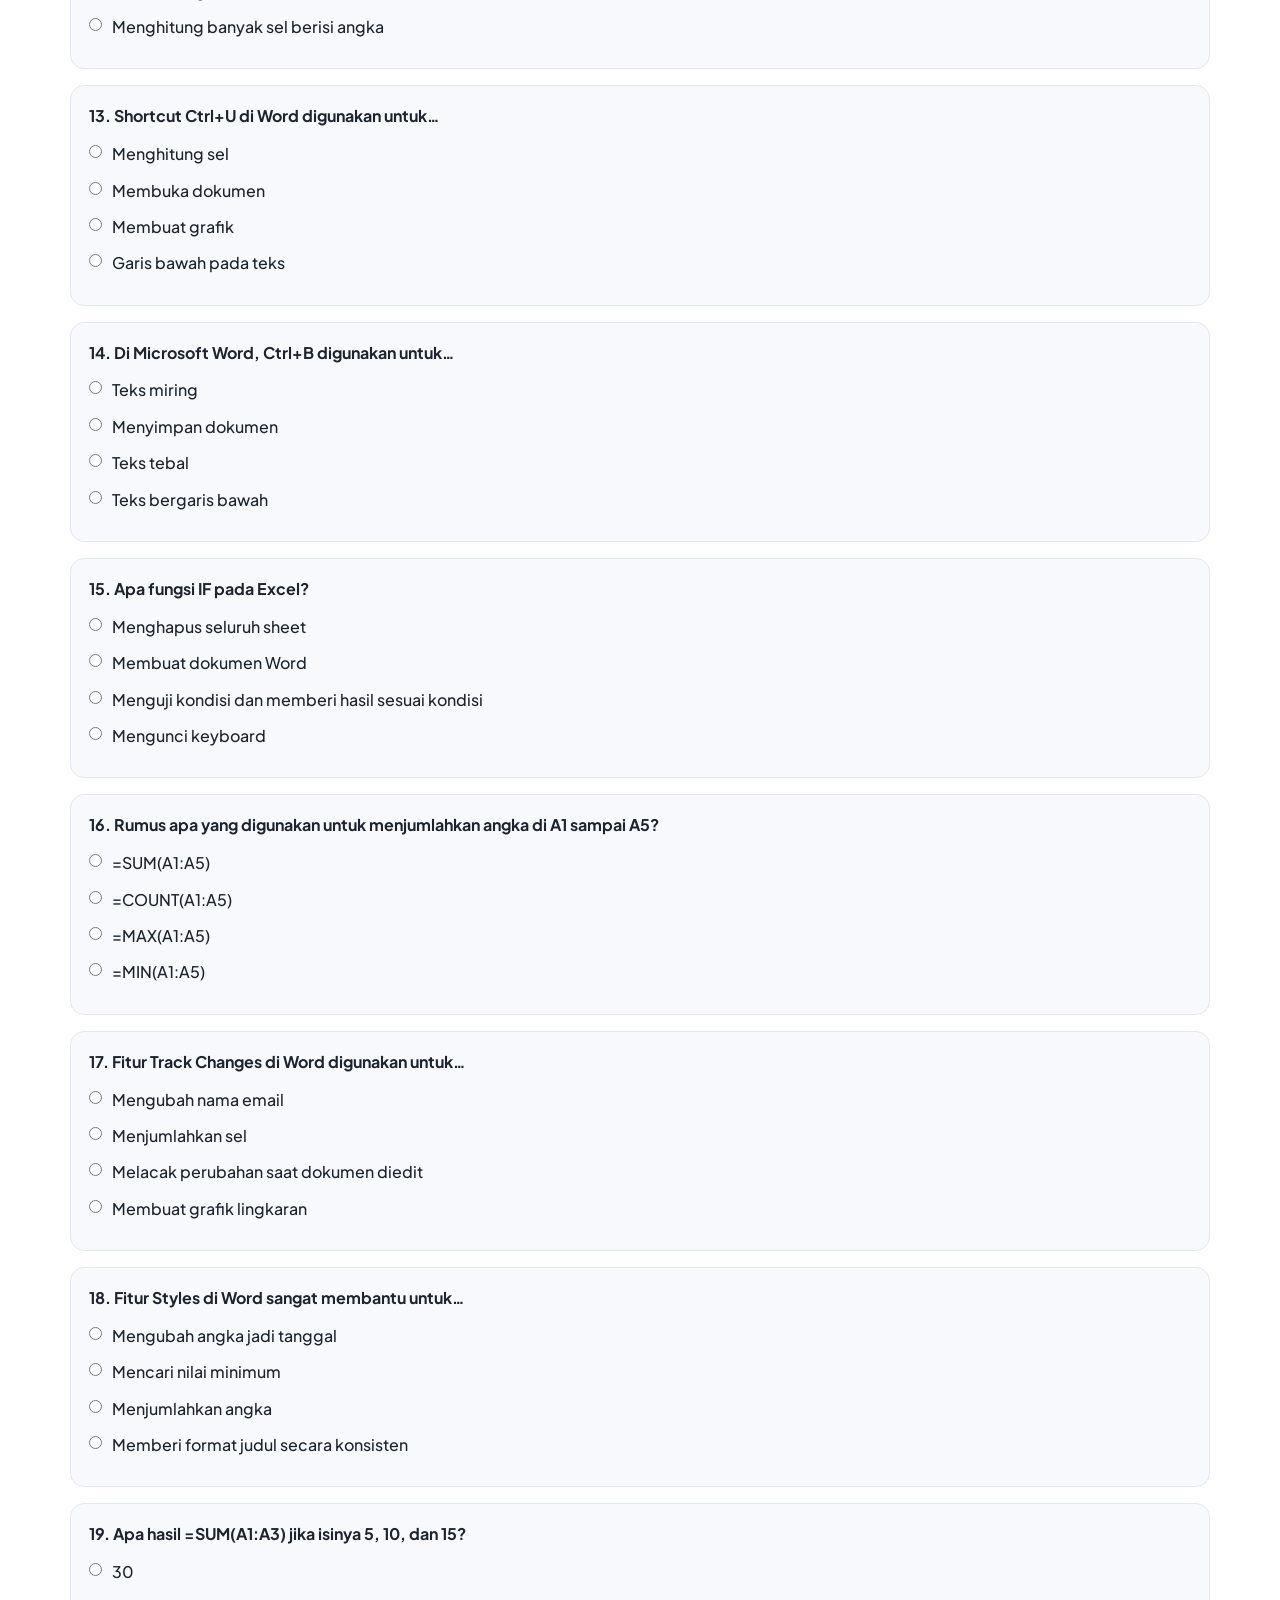
==== commit 71e1c5b5: "Add step-by-step Excel and Word tutorials with YouTube links" ====
--- a/index.html
+++ b/index.html
@@ -16,6 +16,15 @@
     .feature-summary article{padding:16px 18px;border:1px solid var(--border,#e3e8ef);border-radius:14px;background:var(--card,#fff)}
     .feature-summary h3{font-size:1rem;margin:0 0 6px}
     .feature-summary p{font-size:.92rem;line-height:1.6;margin:0;color:var(--muted,#64748b)}
+    .tutorial-section{padding:64px 0;background:var(--bg,#f7f9fc)}
+    .tutorial-group{margin:28px 0}
+    .tutorial-group h3{font-size:1.3rem;margin:0 0 14px}
+    .tutorial-grid{display:grid;grid-template-columns:repeat(auto-fit,minmax(min(100%,270px),1fr));gap:14px}
+    .tutorial-card{padding:18px;border:1px solid var(--border,#e3e8ef);border-radius:15px;background:var(--card,#fff)}
+    .tutorial-card h4{margin:0 0 8px;font-size:1rem}
+    .tutorial-card p{margin:0 0 12px;font-size:.92rem;line-height:1.6;color:var(--muted,#64748b)}
+    .tutorial-card ol{padding-left:20px;margin:0 0 14px;font-size:.9rem;line-height:1.65}
+    .tutorial-link{display:inline-flex;align-items:center;gap:6px;font-weight:700;text-decoration:none}
     /* Area praktik interaktif */
     .practice-section{padding:72px 0;background:var(--bg,#f7f9fc)}
     .practice-grid{display:grid;grid-template-columns:repeat(auto-fit,minmax(min(100%,320px),1fr));gap:22px;margin-top:28px}
@@ -89,6 +98,7 @@
         <a href="#shortcut-excel">Shortcut Excel</a>
         <a href="#shortcut-word">Shortcut Word</a>
         <a href="#fitur-word">Fitur Word</a>
+        <a href="#tutorial-langkah">Tutorial Praktis</a>
         <a href="#uji-coba">Uji Coba</a>
         <a href="#tes-pemahaman">Tes Pemahaman</a>
         <a href="#kontak">Kontak</a>
@@ -577,6 +587,117 @@
     </div>
   </section>
 
+
+  <!-- ===== TUTORIAL LANGKAH DEMI LANGKAH ===== -->
+  <section class="tutorial-section" id="tutorial-langkah">
+    <div class="container">
+      <p class="section-eyebrow">Panduan praktik</p>
+      <h2 class="section-title">Cara Menggunakan Fitur Excel &amp; Word</h2>
+      <p class="section-lead">Ikuti langkah singkat di bawah. Nama menu bisa sedikit berbeda tergantung versi Microsoft Office yang digunakan.</p>
+
+      <div class="tutorial-group">
+        <h3>📊 Tutorial Microsoft Excel</h3>
+        <div class="tutorial-grid">
+          <article class="tutorial-card">
+            <h4>1. Freeze Panes — Mengunci baris atau kolom</h4>
+            <p>Menjaga judul tabel tetap terlihat saat kamu menggulir data yang panjang.</p>
+            <ol>
+              <li>Klik sel tepat di bawah baris dan di kanan kolom yang ingin tetap terlihat.</li>
+              <li>Buka tab <b>View</b> (Tampilan).</li>
+              <li>Pilih <b>Freeze Panes</b> lalu pilih <b>Freeze Panes</b> lagi.</li>
+              <li>Untuk membatalkan, pilih <b>Unfreeze Panes</b>.</li>
+            </ol>
+            <p><b>Contoh:</b> Untuk mengunci baris 1, pilih sel A2 lalu View → Freeze Panes → Freeze Top Row.</p>
+            <a class="tutorial-link" href="https://www.youtube.com/results?search_query=tutorial+freeze+panes+excel+bahasa+indonesia" target="_blank" rel="noopener noreferrer">▶ Tutorial video YouTube</a>
+          </article>
+          <article class="tutorial-card">
+            <h4>2. Sort &amp; Filter — Mengurutkan dan menyaring</h4>
+            <p>Mengurutkan nama atau angka, serta menampilkan data sesuai kriteria tertentu.</p>
+            <ol><li>Blok tabel beserta judul kolom.</li><li>Buka tab <b>Data</b>.</li><li>Pilih <b>Sort</b> untuk mengurutkan atau <b>Filter</b> untuk menampilkan pilihan tertentu.</li><li>Gunakan panah pada judul kolom untuk memilih filter.</li></ol>
+            <a class="tutorial-link" href="https://www.youtube.com/results?search_query=cara+menggunakan+sort+filter+excel+bahasa+indonesia" target="_blank" rel="noopener noreferrer">▶ Tutorial video YouTube</a>
+          </article>
+          <article class="tutorial-card">
+            <h4>3. Conditional Formatting — Warna otomatis</h4>
+            <p>Memberi warna pada sel berdasarkan aturan, misalnya nilai di bawah 75.</p>
+            <ol><li>Pilih rentang angka.</li><li>Buka <b>Home → Conditional Formatting</b>.</li><li>Pilih aturan seperti <b>Highlight Cells Rules</b>.</li><li>Tentukan batas nilai dan gaya warna.</li></ol>
+            <a class="tutorial-link" href="https://www.youtube.com/results?search_query=conditional+formatting+excel+bahasa+indonesia+tutorial" target="_blank" rel="noopener noreferrer">▶ Tutorial video YouTube</a>
+          </article>
+          <article class="tutorial-card">
+            <h4>4. Data Validation — Membuat pilihan dropdown</h4>
+            <p>Membatasi input atau menyediakan pilihan seperti Hadir, Izin, dan Sakit.</p>
+            <ol><li>Pilih sel yang akan diberi pilihan.</li><li>Buka <b>Data → Data Validation</b>.</li><li>Pada Allow, pilih <b>List</b>.</li><li>Isi Source dengan pilihan yang dipisahkan koma, lalu tekan OK.</li></ol>
+            <a class="tutorial-link" href="https://www.youtube.com/results?search_query=cara+membuat+dropdown+list+excel+data+validation+indonesia" target="_blank" rel="noopener noreferrer">▶ Tutorial video YouTube</a>
+          </article>
+          <article class="tutorial-card">
+            <h4>5. PivotTable — Ringkasan data</h4>
+            <p>Merangkum ribuan baris menjadi laporan berdasarkan kategori, tanggal, atau nama.</p>
+            <ol><li>Klik salah satu sel di dalam tabel data.</li><li>Pilih <b>Insert → PivotTable</b>.</li><li>Pilih lokasi PivotTable lalu tekan OK.</li><li>Seret nama kolom ke area Rows, Columns, Values, atau Filters.</li></ol>
+            <a class="tutorial-link" href="https://www.youtube.com/results?search_query=cara+membuat+pivottable+excel+pemula+bahasa+indonesia" target="_blank" rel="noopener noreferrer">▶ Tutorial video YouTube</a>
+          </article>
+          <article class="tutorial-card">
+            <h4>6. Chart — Membuat grafik</h4>
+            <p>Mengubah data menjadi grafik batang, garis, atau lingkaran agar mudah dibandingkan.</p>
+            <ol><li>Blok data beserta judulnya.</li><li>Pilih tab <b>Insert</b>.</li><li>Pilih jenis grafik yang sesuai.</li><li>Atur judul dan label grafik agar mudah dipahami.</li></ol>
+            <a class="tutorial-link" href="https://www.youtube.com/results?search_query=cara+membuat+grafik+excel+untuk+pemula+indonesia" target="_blank" rel="noopener noreferrer">▶ Tutorial video YouTube</a>
+          </article>
+          <article class="tutorial-card">
+            <h4>7. Format as Table — Mengubah data jadi tabel</h4>
+            <p>Membuat tabel dengan gaya siap pakai, filter, dan perluasan data yang lebih praktis.</p>
+            <ol><li>Pilih rentang data.</li><li>Tekan <b>Ctrl + T</b> atau pilih <b>Home → Format as Table</b>.</li><li>Pastikan My table has headers dicentang jika ada judul kolom.</li><li>Pilih desain tabel.</li></ol>
+            <a class="tutorial-link" href="https://www.youtube.com/results?search_query=cara+membuat+format+as+table+excel+indonesia" target="_blank" rel="noopener noreferrer">▶ Tutorial video YouTube</a>
+          </article>
+        </div>
+      </div>
+
+      <div class="tutorial-group">
+        <h3>📝 Tutorial Microsoft Word</h3>
+        <div class="tutorial-grid">
+          <article class="tutorial-card">
+            <h4>1. Memasukkan gambar ke dokumen</h4>
+            <p>Menambahkan foto, logo, ilustrasi, atau gambar pendukung ke halaman Word.</p>
+            <ol><li>Letakkan kursor di bagian dokumen yang diinginkan.</li><li>Pilih <b>Insert → Pictures</b>.</li><li>Pilih This Device, cari gambar di komputer, lalu klik Insert.</li><li>Klik gambar untuk mengubah ukuran dari sudutnya.</li><li>Pilih <b>Layout Options</b> untuk mengatur posisi dan aliran teks, misalnya Square atau In Front of Text.</li></ol>
+            <a class="tutorial-link" href="https://www.youtube.com/results?search_query=cara+memasukkan+gambar+di+word+mengatur+posisi+gambar+indonesia" target="_blank" rel="noopener noreferrer">▶ Tutorial video YouTube</a>
+          </article>
+          <article class="tutorial-card">
+            <h4>2. Membuat tabel</h4>
+            <p>Menyusun informasi dalam baris dan kolom, misalnya jadwal, daftar nilai, atau inventaris.</p>
+            <ol><li>Pilih <b>Insert → Table</b>.</li><li>Tentukan jumlah kolom dan baris.</li><li>Isi tabel, lalu gunakan tab Table Design dan Layout untuk mengatur tampilannya.</li></ol>
+            <a class="tutorial-link" href="https://www.youtube.com/results?search_query=cara+membuat+tabel+di+microsoft+word+indonesia" target="_blank" rel="noopener noreferrer">▶ Tutorial video YouTube</a>
+          </article>
+          <article class="tutorial-card">
+            <h4>3. Nomor halaman</h4>
+            <p>Memberi nomor otomatis pada halaman laporan, makalah, atau buku.</p>
+            <ol><li>Pilih <b>Insert → Page Number</b>.</li><li>Pilih posisi nomor, misalnya Bottom of Page.</li><li>Pilih desain nomor yang diinginkan.</li><li>Klik Close Header and Footer.</li></ol>
+            <a class="tutorial-link" href="https://www.youtube.com/results?search_query=cara+membuat+nomor+halaman+berbeda+word+indonesia" target="_blank" rel="noopener noreferrer">▶ Tutorial video YouTube</a>
+          </article>
+          <article class="tutorial-card">
+            <h4>4. Daftar isi otomatis</h4>
+            <p>Membuat daftar isi yang bisa diperbarui berdasarkan judul dan subjudul dokumen.</p>
+            <ol><li>Terapkan gaya <b>Heading 1</b> pada judul utama dan <b>Heading 2</b> pada subjudul.</li><li>Letakkan kursor di halaman daftar isi.</li><li>Pilih <b>References → Table of Contents</b>.</li><li>Jika isi berubah, klik daftar isi lalu pilih Update Table.</li></ol>
+            <a class="tutorial-link" href="https://www.youtube.com/results?search_query=cara+membuat+daftar+isi+otomatis+word+heading+indonesia" target="_blank" rel="noopener noreferrer">▶ Tutorial video YouTube</a>
+          </article>
+          <article class="tutorial-card">
+            <h4>5. Mengatur margin dan ukuran kertas</h4>
+            <p>Mengatur batas tepi dokumen serta ukuran kertas seperti A4 atau Letter.</p>
+            <ol><li>Buka tab <b>Layout</b>.</li><li>Pilih <b>Margins</b> untuk mengatur batas tepi.</li><li>Pilih <b>Size</b> lalu pilih ukuran kertas, misalnya A4.</li><li>Gunakan Orientation untuk memilih Portrait atau Landscape.</li></ol>
+            <a class="tutorial-link" href="https://www.youtube.com/results?search_query=cara+mengatur+margin+ukuran+kertas+A4+word+indonesia" target="_blank" rel="noopener noreferrer">▶ Tutorial video YouTube</a>
+          </article>
+          <article class="tutorial-card">
+            <h4>6. Header, Footer, dan nomor dokumen</h4>
+            <p>Menambahkan nama dokumen, identitas, tanggal, atau informasi berulang di tiap halaman.</p>
+            <ol><li>Pilih <b>Insert → Header</b> atau <b>Footer</b>.</li><li>Pilih desain lalu ketik informasi.</li><li>Gunakan Page Number bila perlu menambahkan nomor halaman.</li><li>Klik Close Header and Footer.</li></ol>
+            <a class="tutorial-link" href="https://www.youtube.com/results?search_query=cara+membuat+header+footer+word+indonesia" target="_blank" rel="noopener noreferrer">▶ Tutorial video YouTube</a>
+          </article>
+          <article class="tutorial-card">
+            <h4>7. Track Changes dan komentar</h4>
+            <p>Mencatat revisi dan memberi masukan tanpa langsung menghilangkan teks asli.</p>
+            <ol><li>Buka tab <b>Review</b>.</li><li>Aktifkan <b>Track Changes</b>.</li><li>Lakukan pengeditan; perubahan akan ditandai.</li><li>Gunakan New Comment untuk memberi catatan, lalu Accept atau Reject untuk meninjau revisi.</li></ol>
+            <a class="tutorial-link" href="https://www.youtube.com/results?search_query=cara+menggunakan+track+changes+dan+comment+word+indonesia" target="_blank" rel="noopener noreferrer">▶ Tutorial video YouTube</a>
+          </article>
+        </div>
+      </div>
+    </div>
+  </section>
 
   <!-- ===== AREA UJI COBA ===== -->
   <section class="practice-section" id="uji-coba">
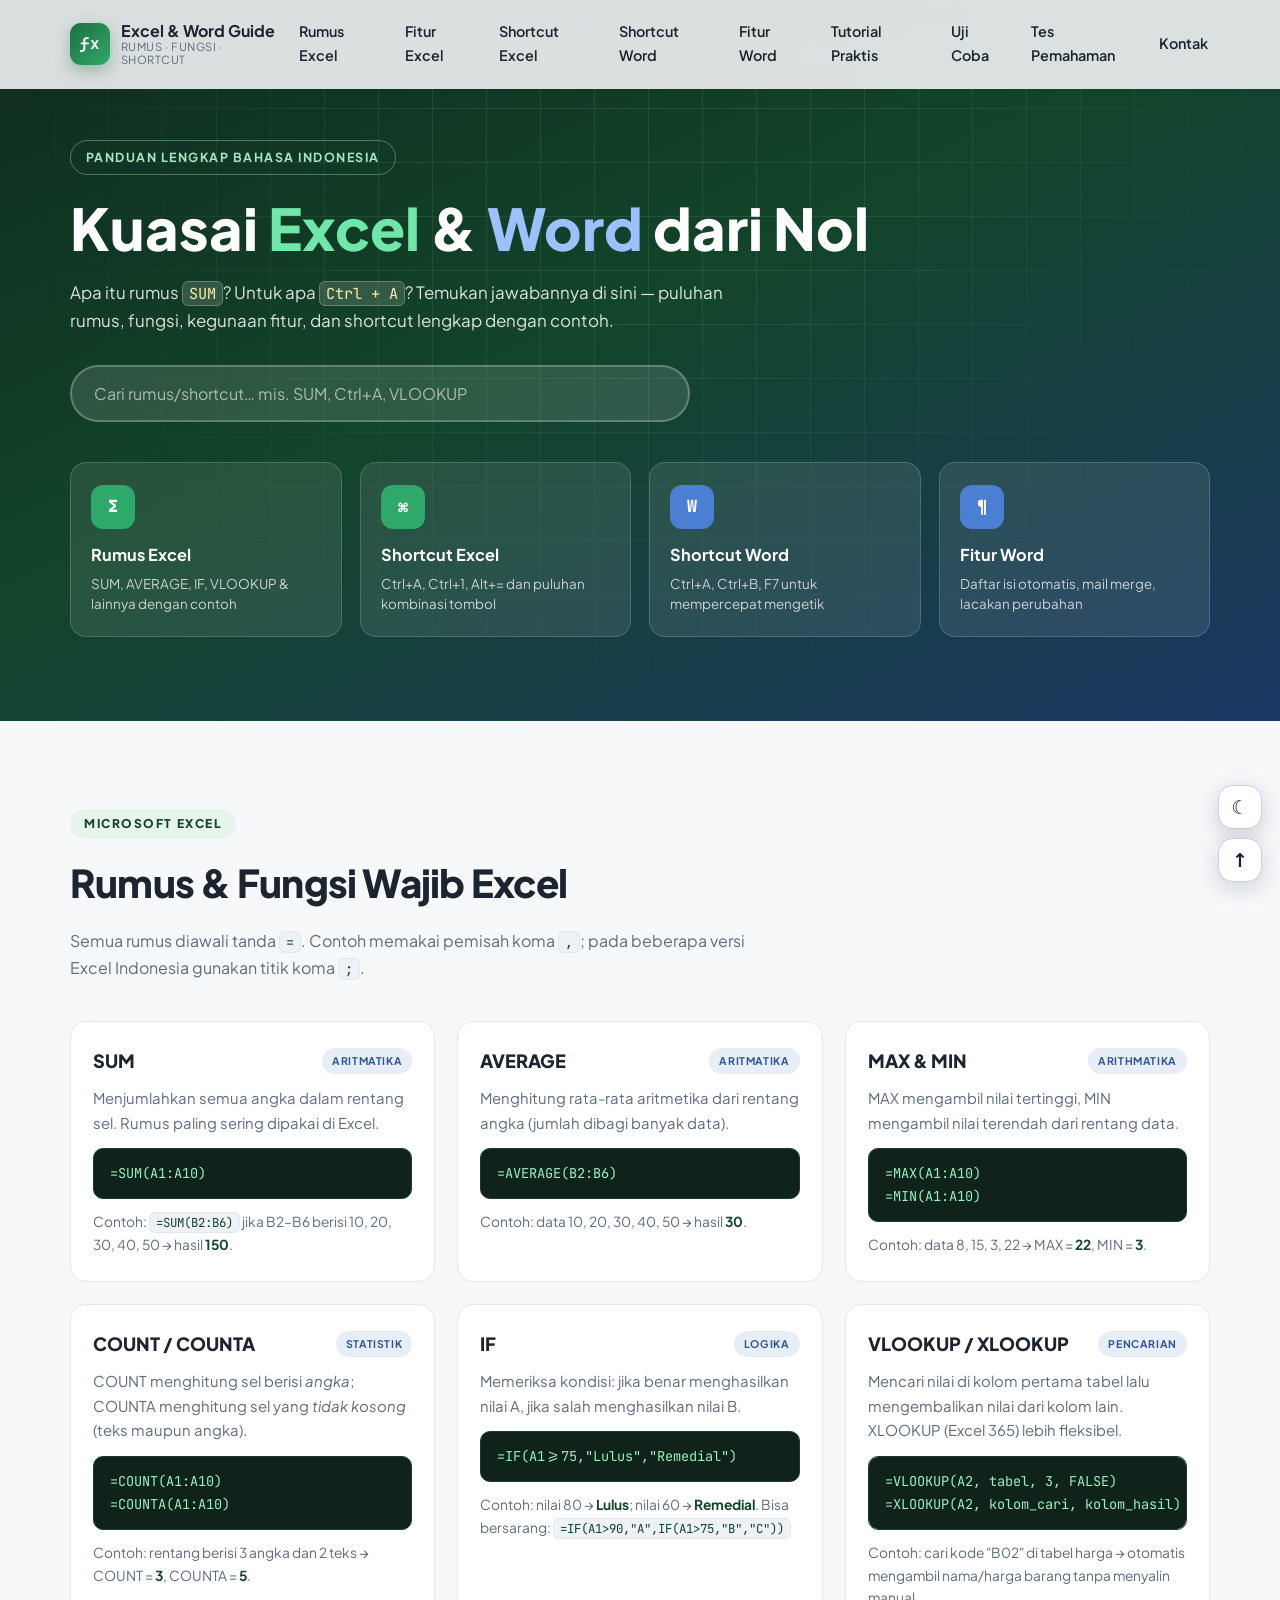
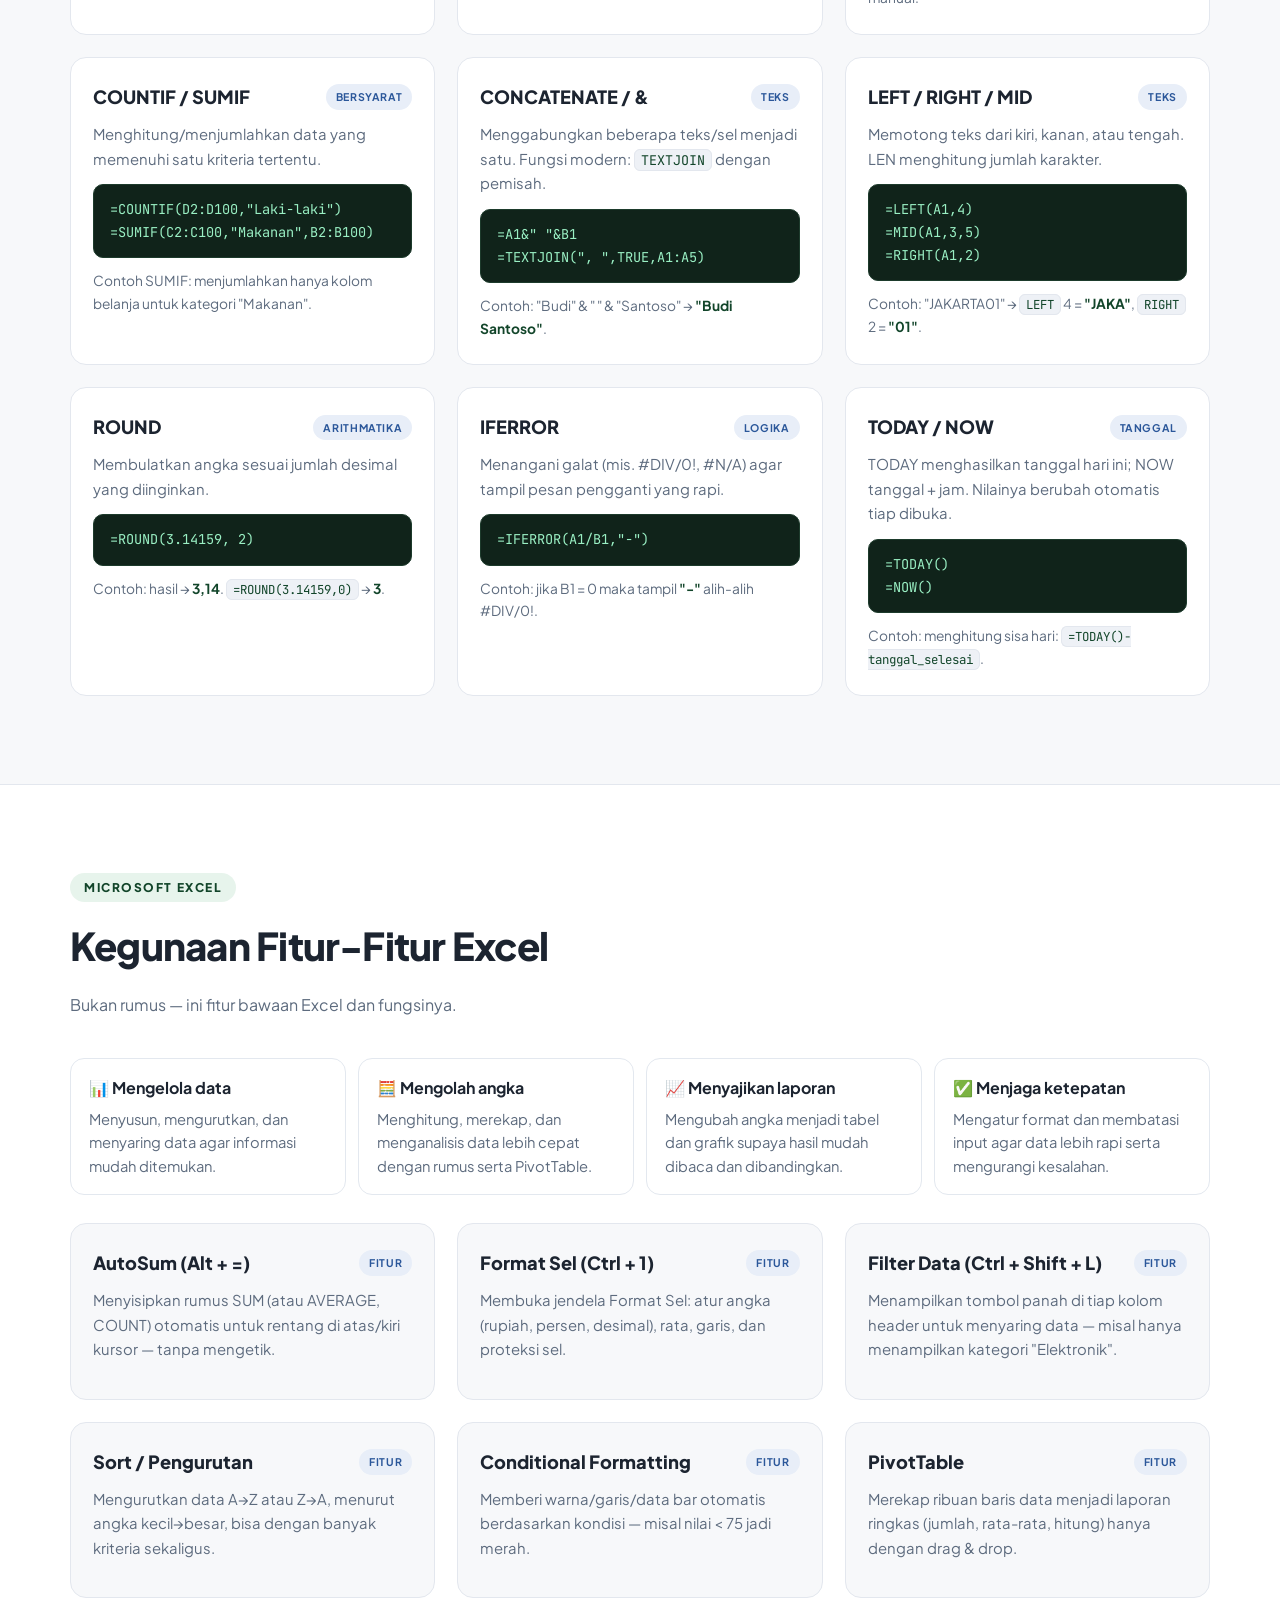
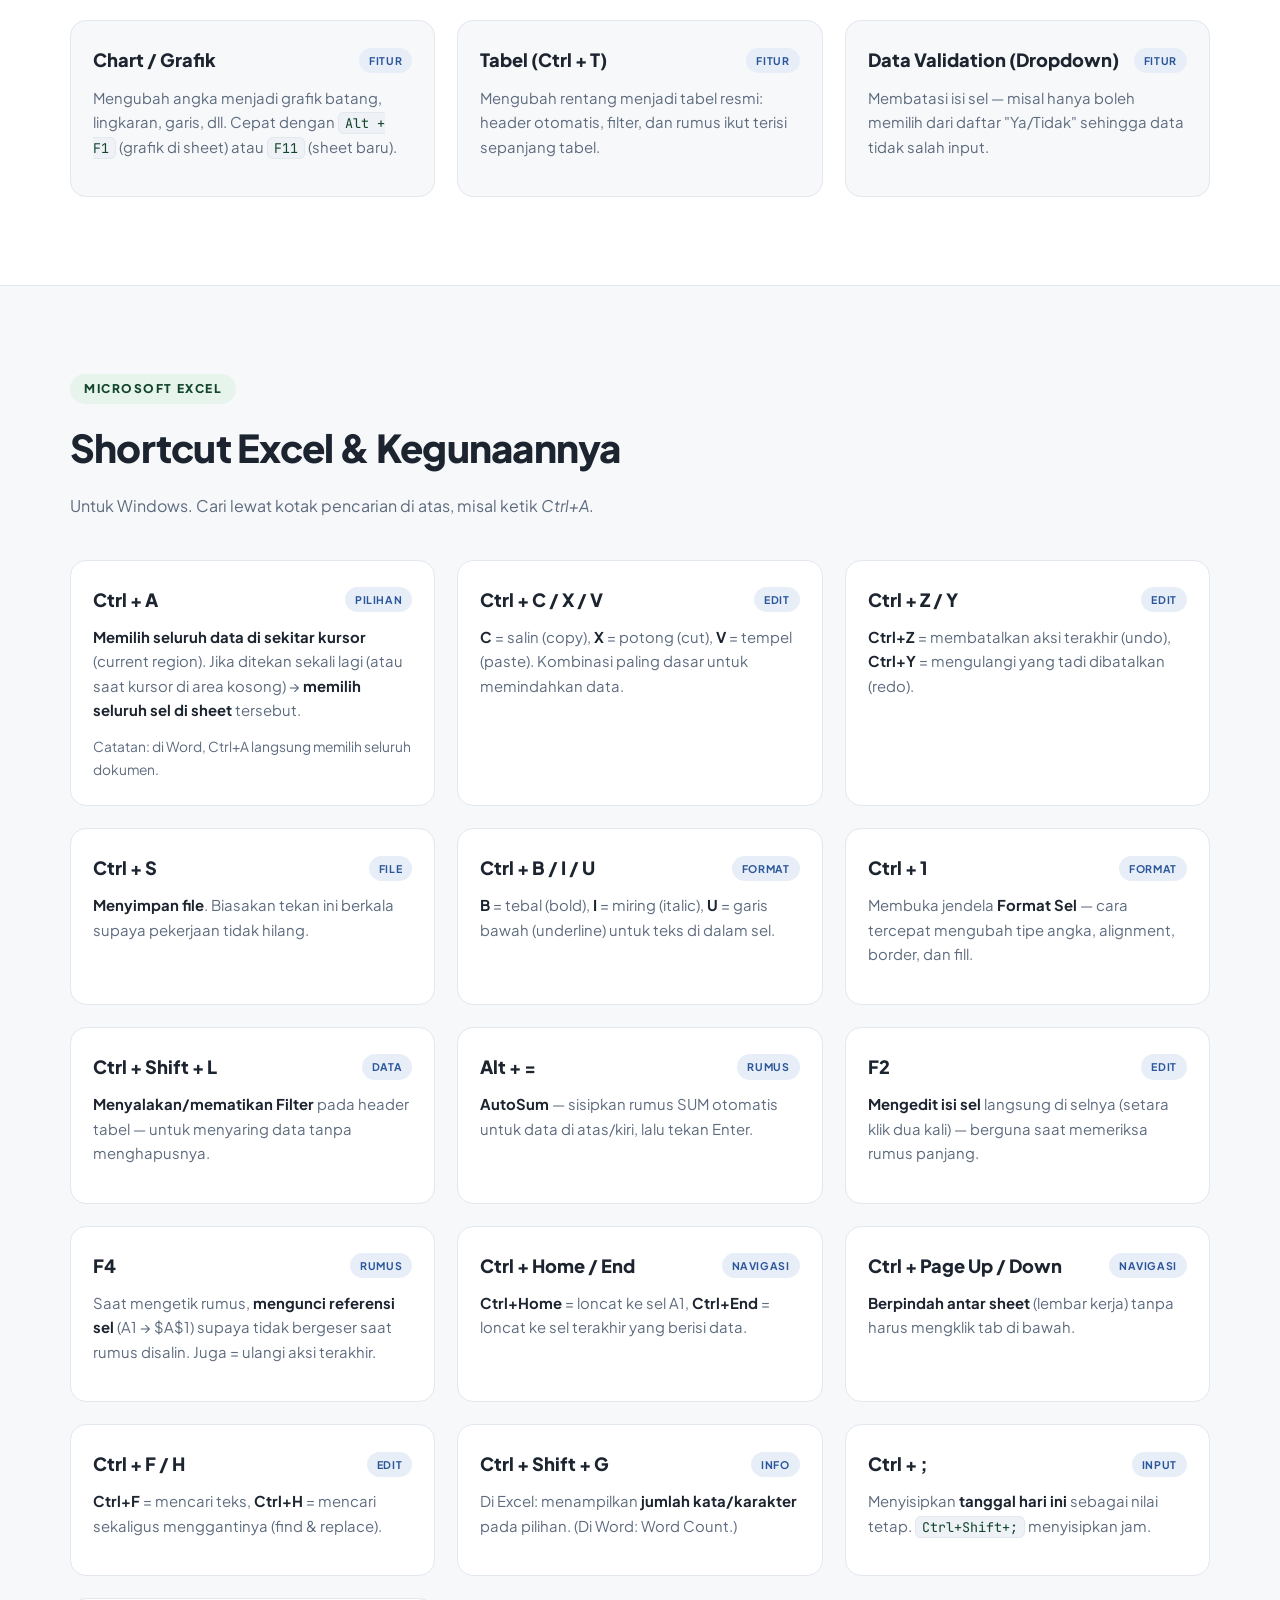
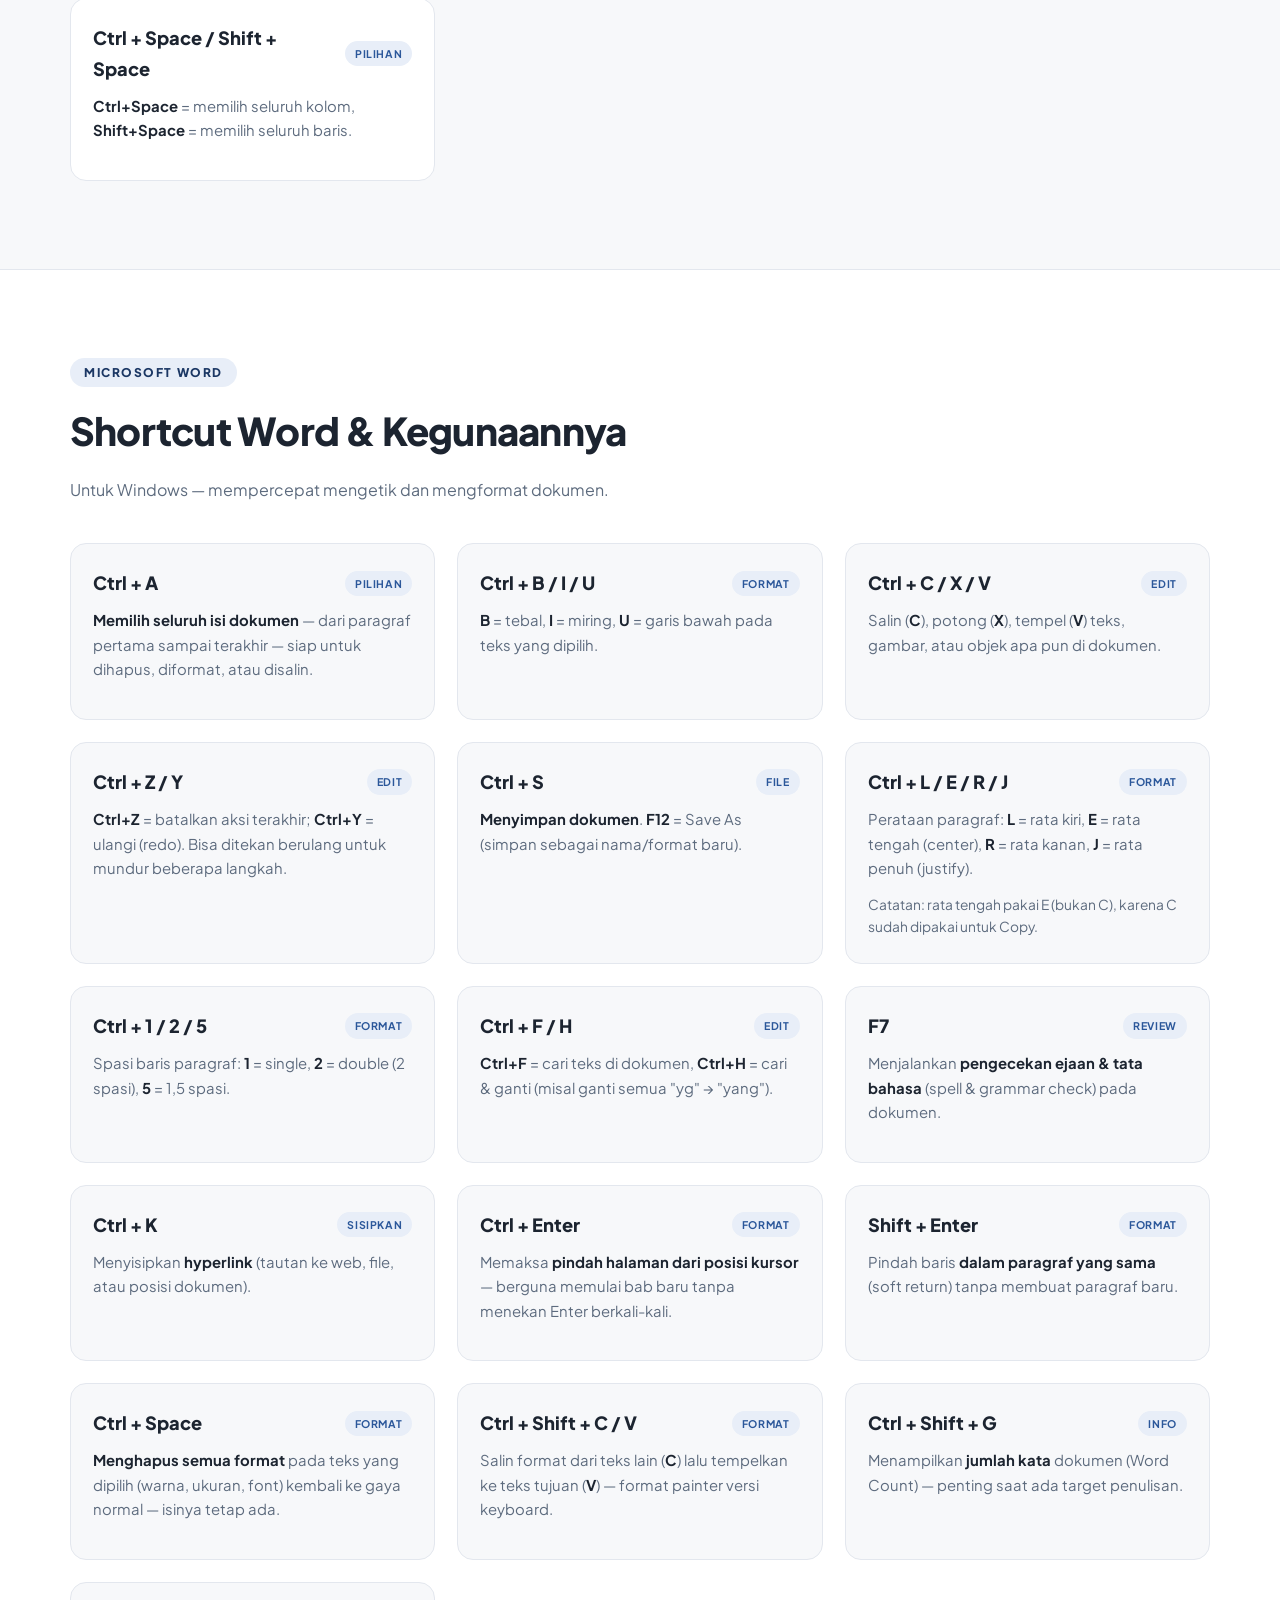
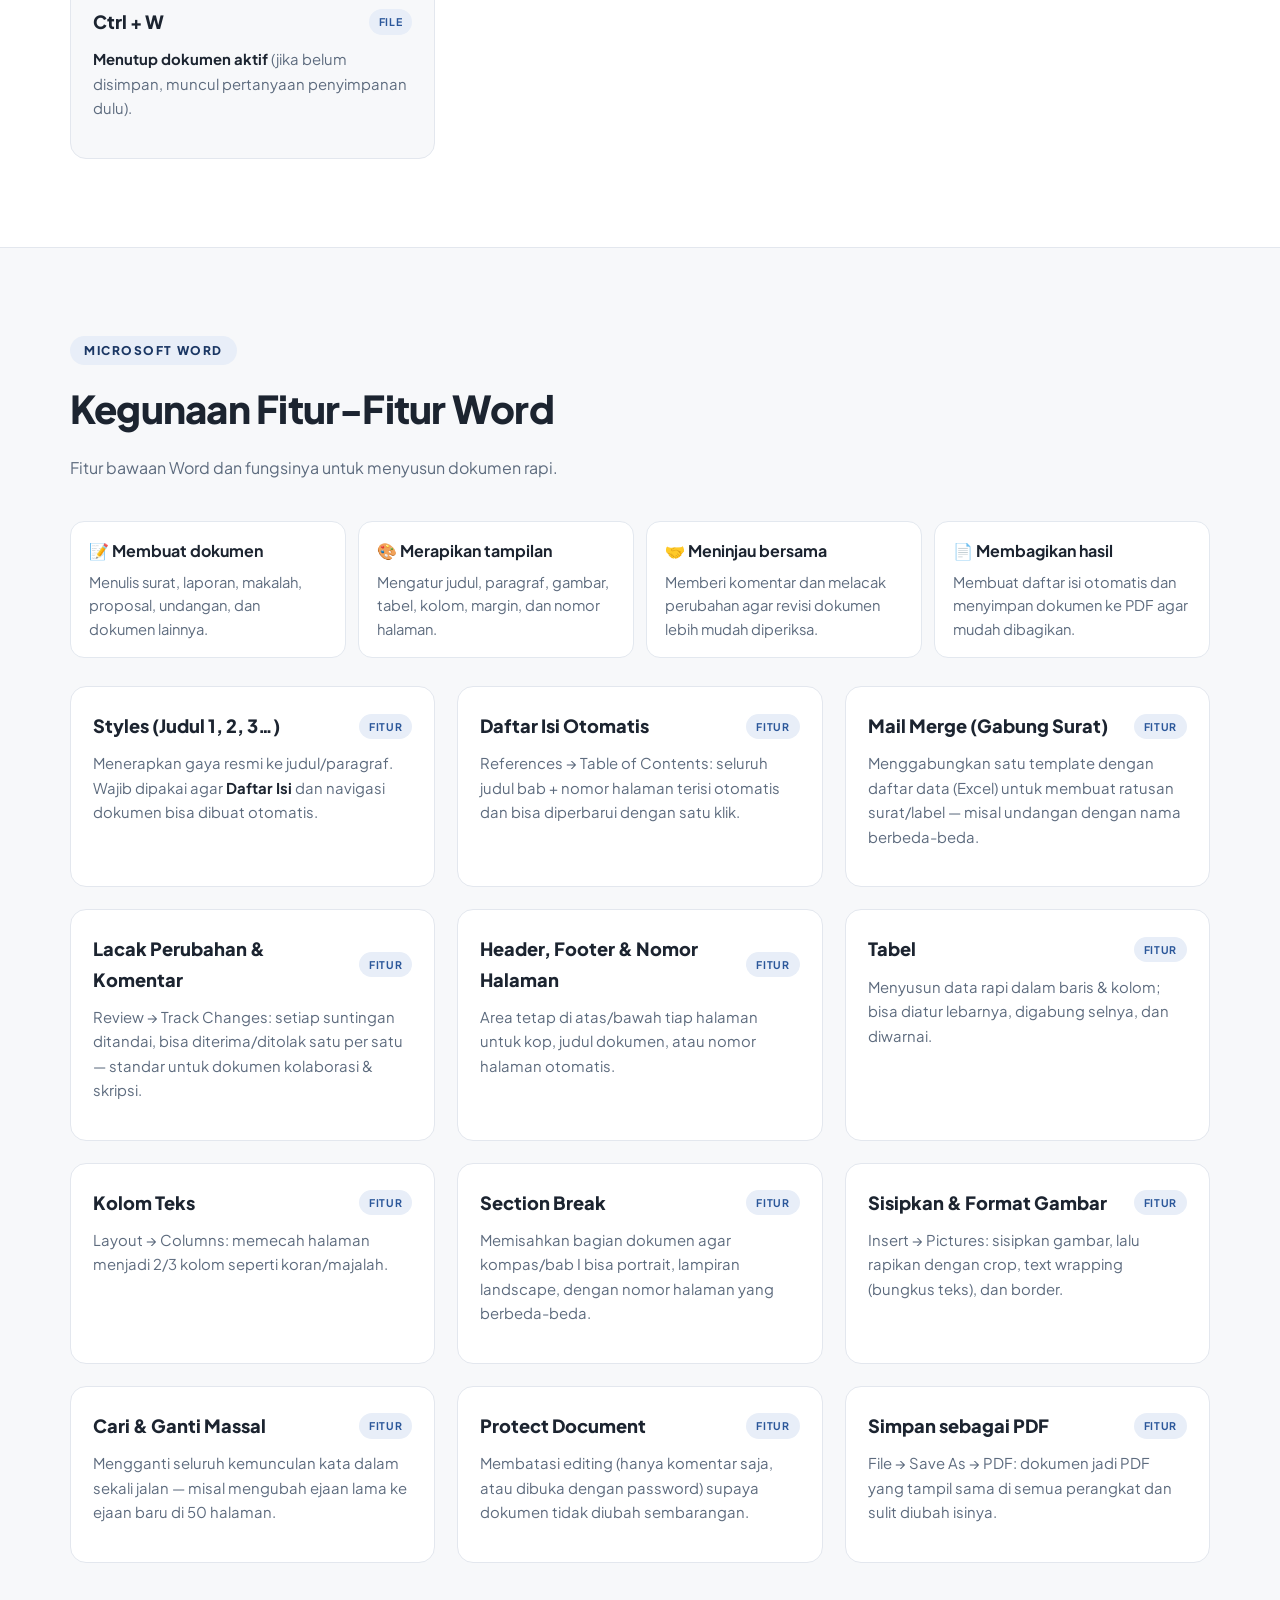
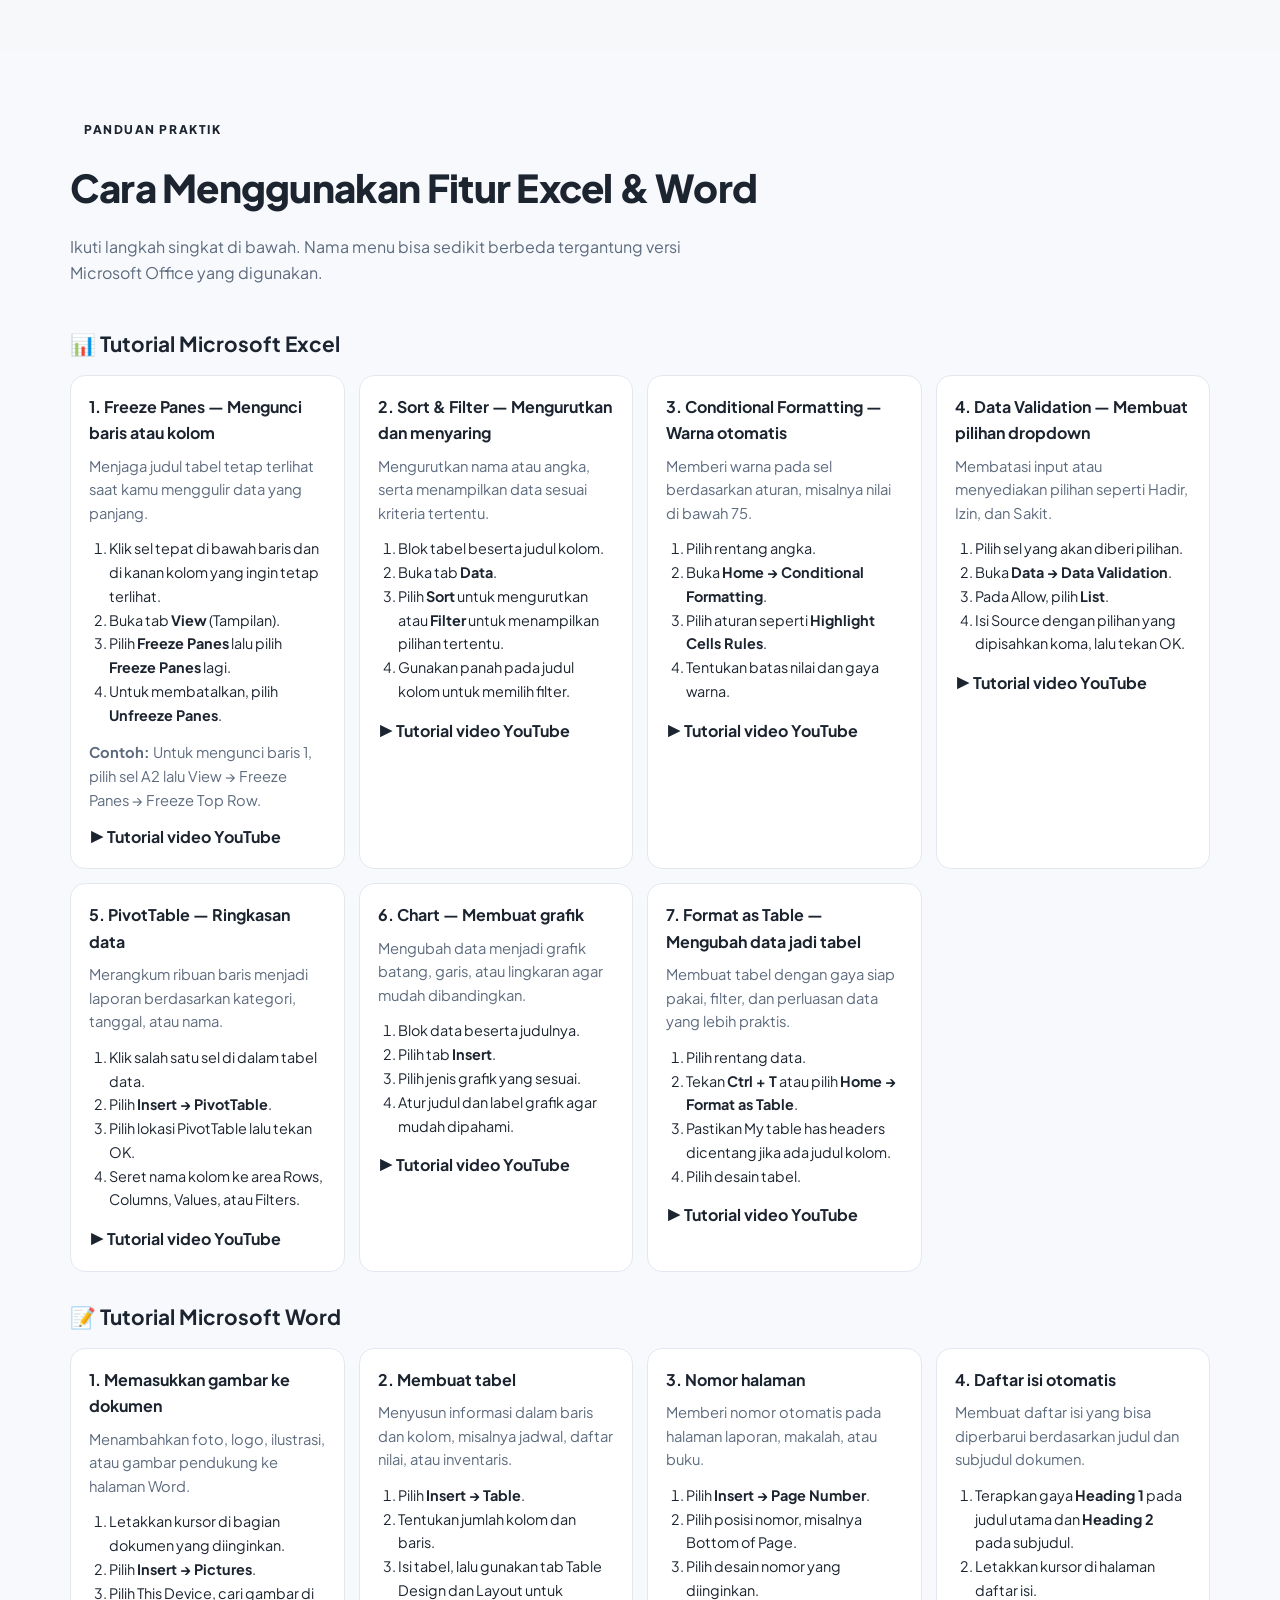
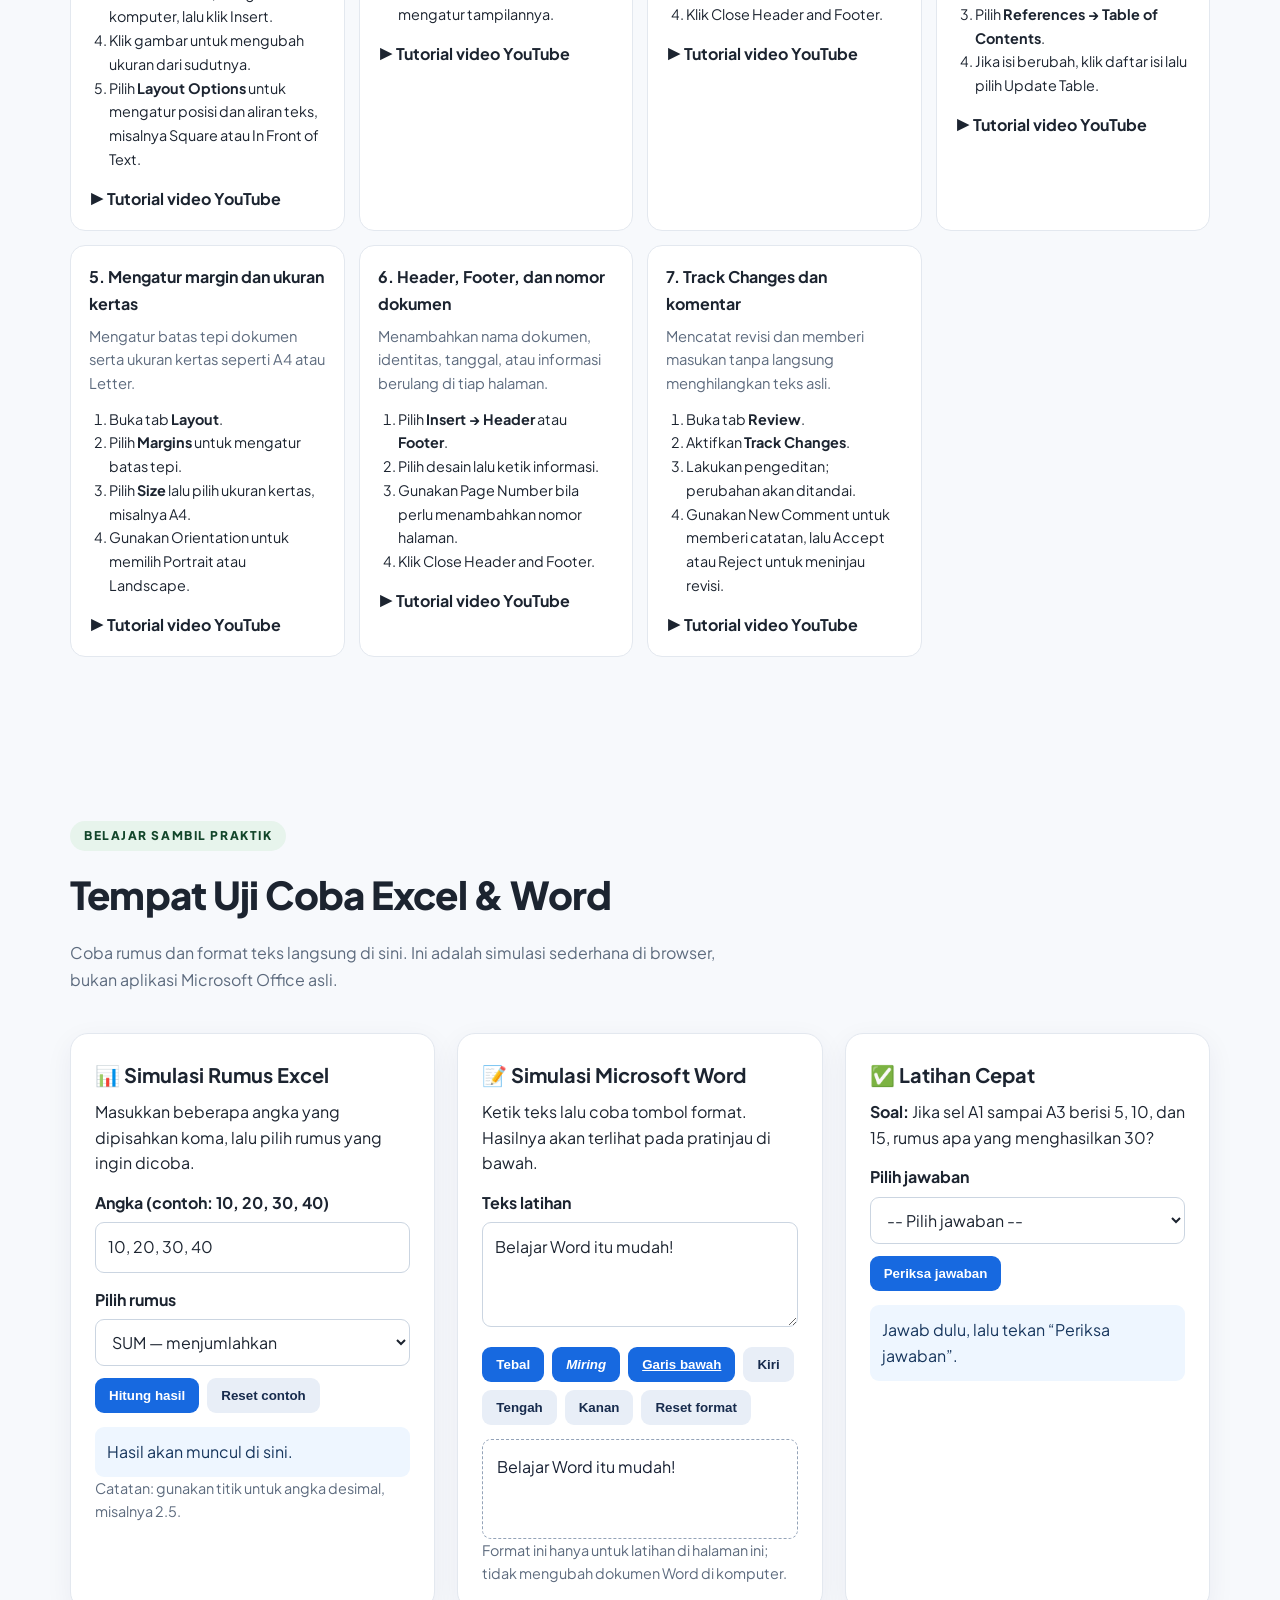
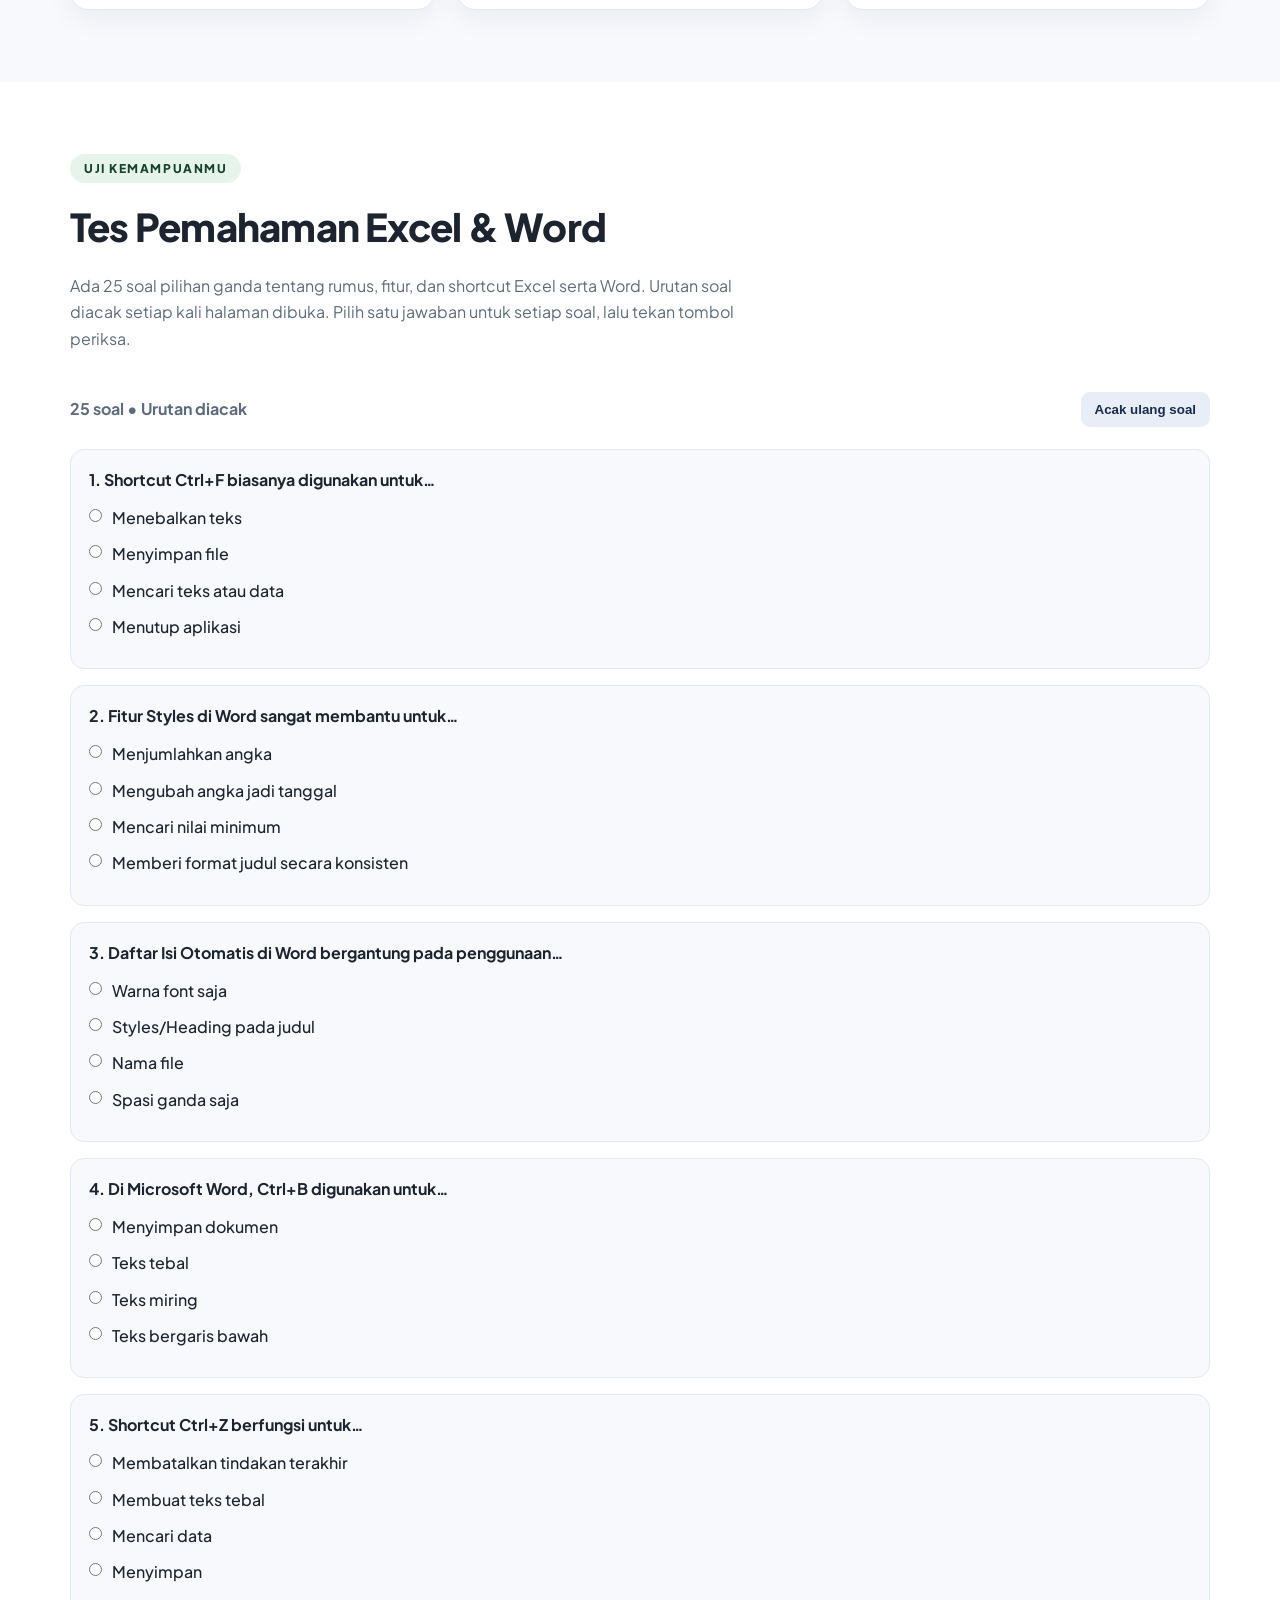
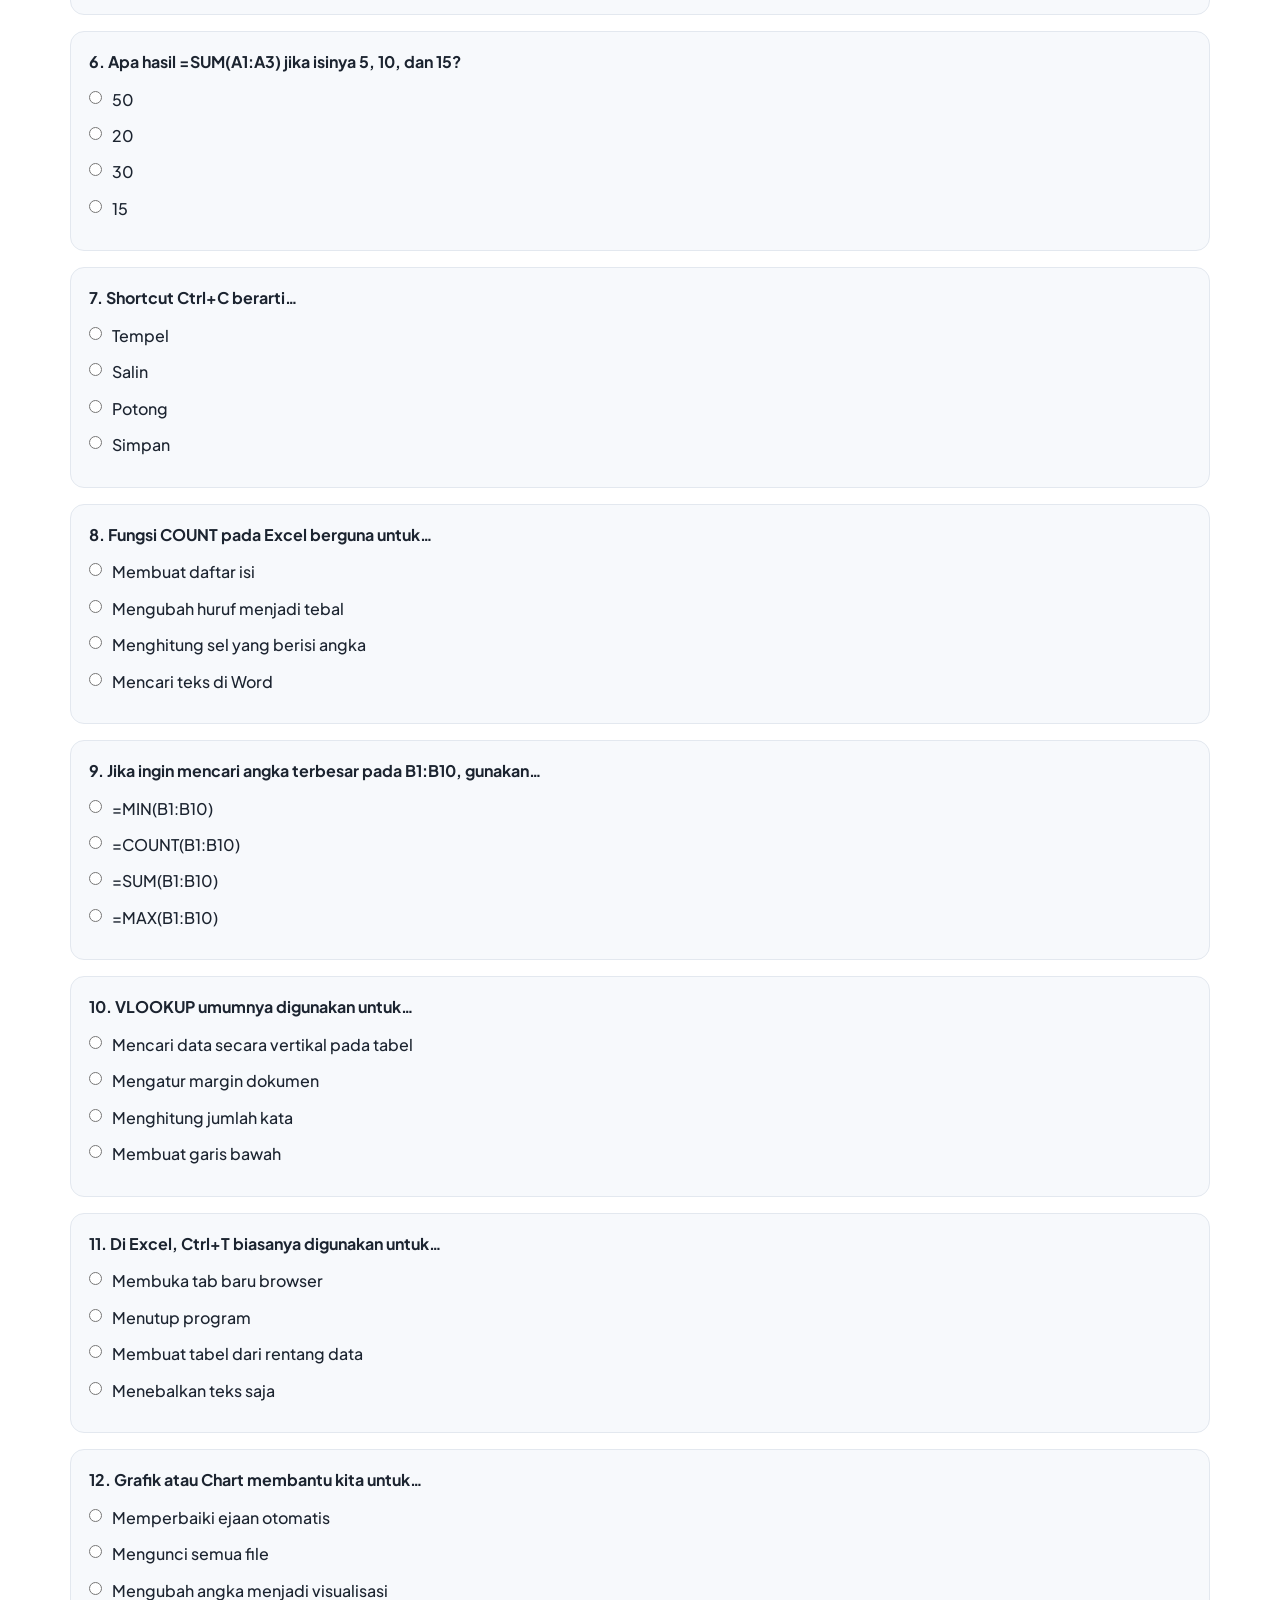
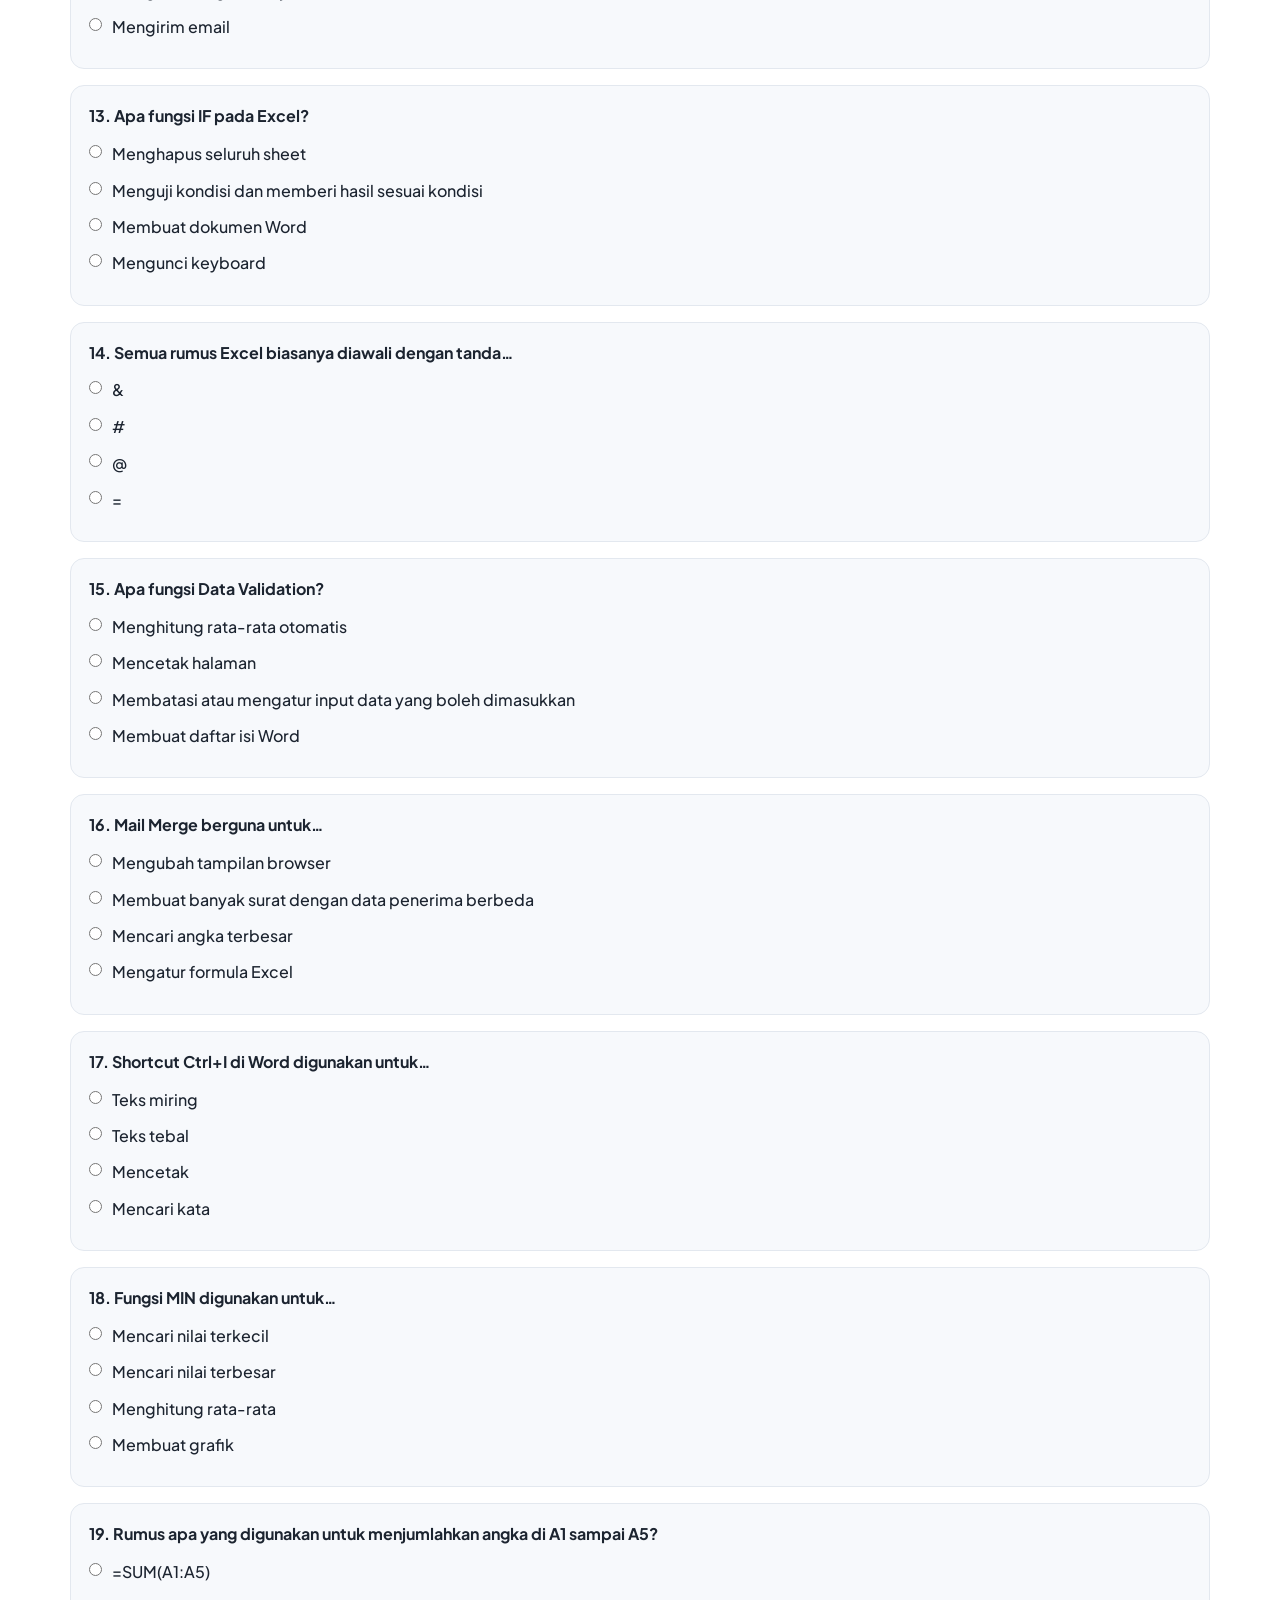
==== commit 16ebffb4: "Improve SEO metadata and canonical sharing URL" ====
--- a/index.html
+++ b/index.html
@@ -5,6 +5,16 @@
   <meta name="viewport" content="width=device-width, initial-scale=1.0" />
   <link rel="icon" type="image/png" href="favicon.png" />
   <title>Panduan Excel &amp; Word — Rumus, Fungsi, dan Shortcut</title>
+  <link rel="canonical" href="https://panduan-excel-word.vercel.app/">
+  <meta property="og:type" content="website">
+  <meta property="og:site_name" content="Panduan Excel & Word">
+  <meta property="og:locale" content="id_ID">
+  <meta property="og:title" content="Panduan Excel &amp; Word — Rumus, Fungsi, dan Shortcut">
+  <meta property="og:description" content="Panduan lengkap Microsoft Excel dan Word dalam bahasa Indonesia: rumus seperti SUM, fungsi, kegunaan fitur, dan shortcut seperti Ctrl+A.">
+  <meta property="og:url" content="https://panduan-excel-word.vercel.app/">
+  <meta name="twitter:card" content="summary">
+  <meta name="twitter:title" content="Panduan Excel &amp; Word — Rumus, Fungsi, dan Shortcut">
+  <meta name="twitter:description" content="Panduan lengkap Microsoft Excel dan Word dalam bahasa Indonesia: rumus seperti SUM, fungsi, kegunaan fitur, dan shortcut seperti Ctrl+A.">
   <meta name="description" content="Panduan lengkap Microsoft Excel dan Word dalam bahasa Indonesia: rumus seperti SUM, fungsi, kegunaan fitur, dan shortcut seperti Ctrl+A." />
   <link rel="preconnect" href="https://fonts.googleapis.com" />
   <link rel="preconnect" href="https://fonts.gstatic.com" crossorigin />
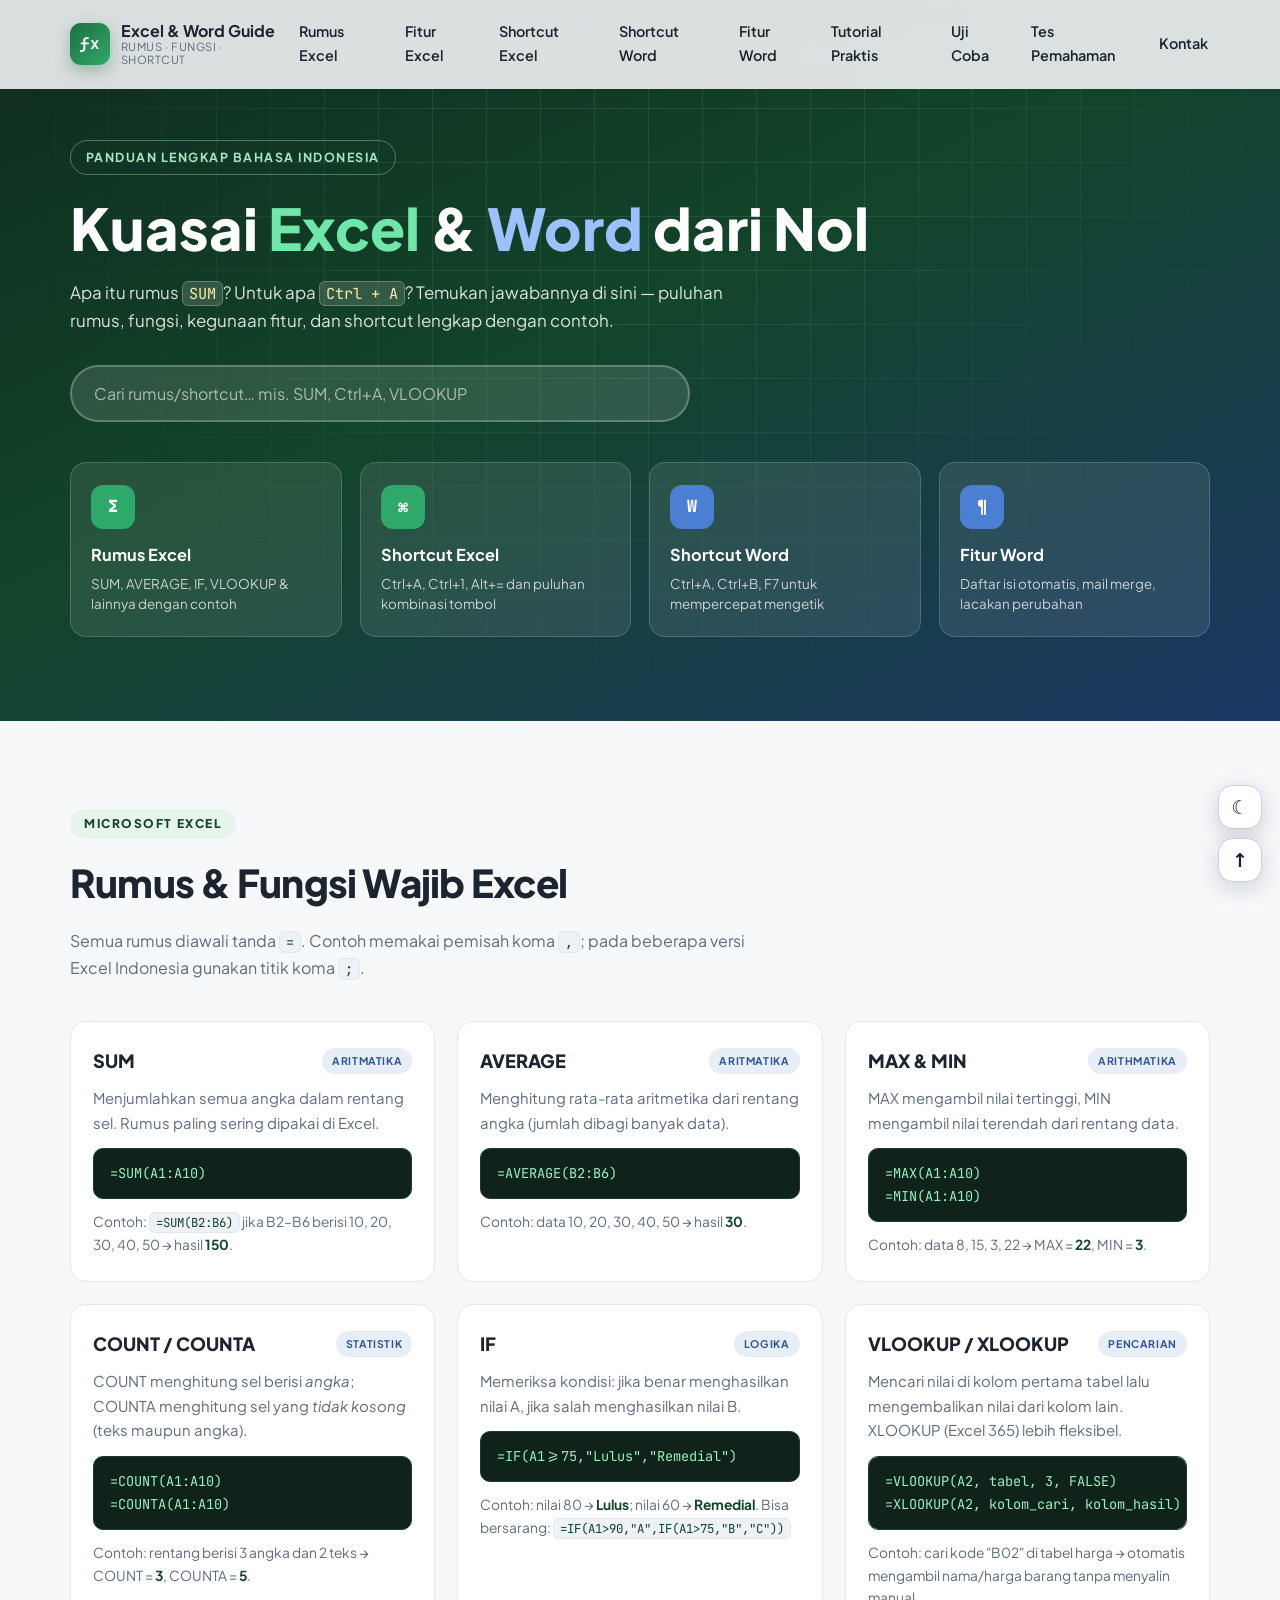
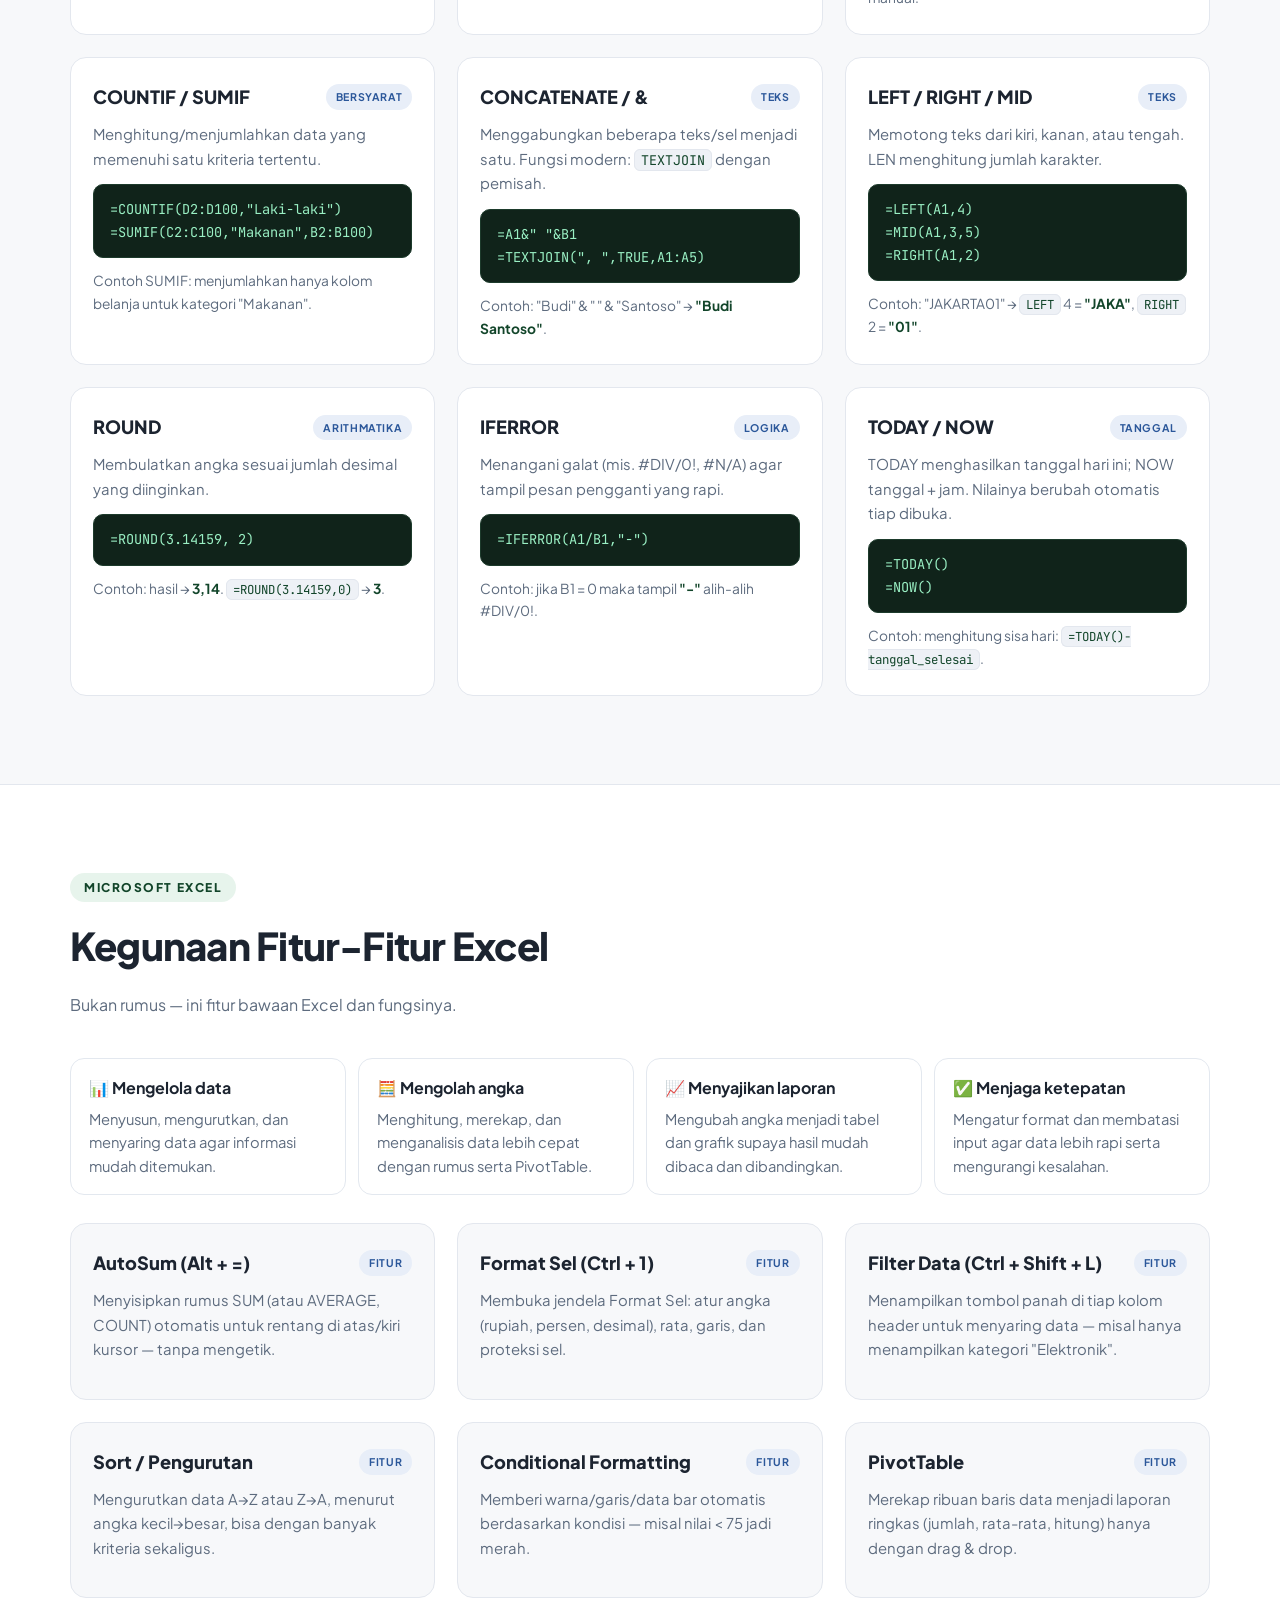
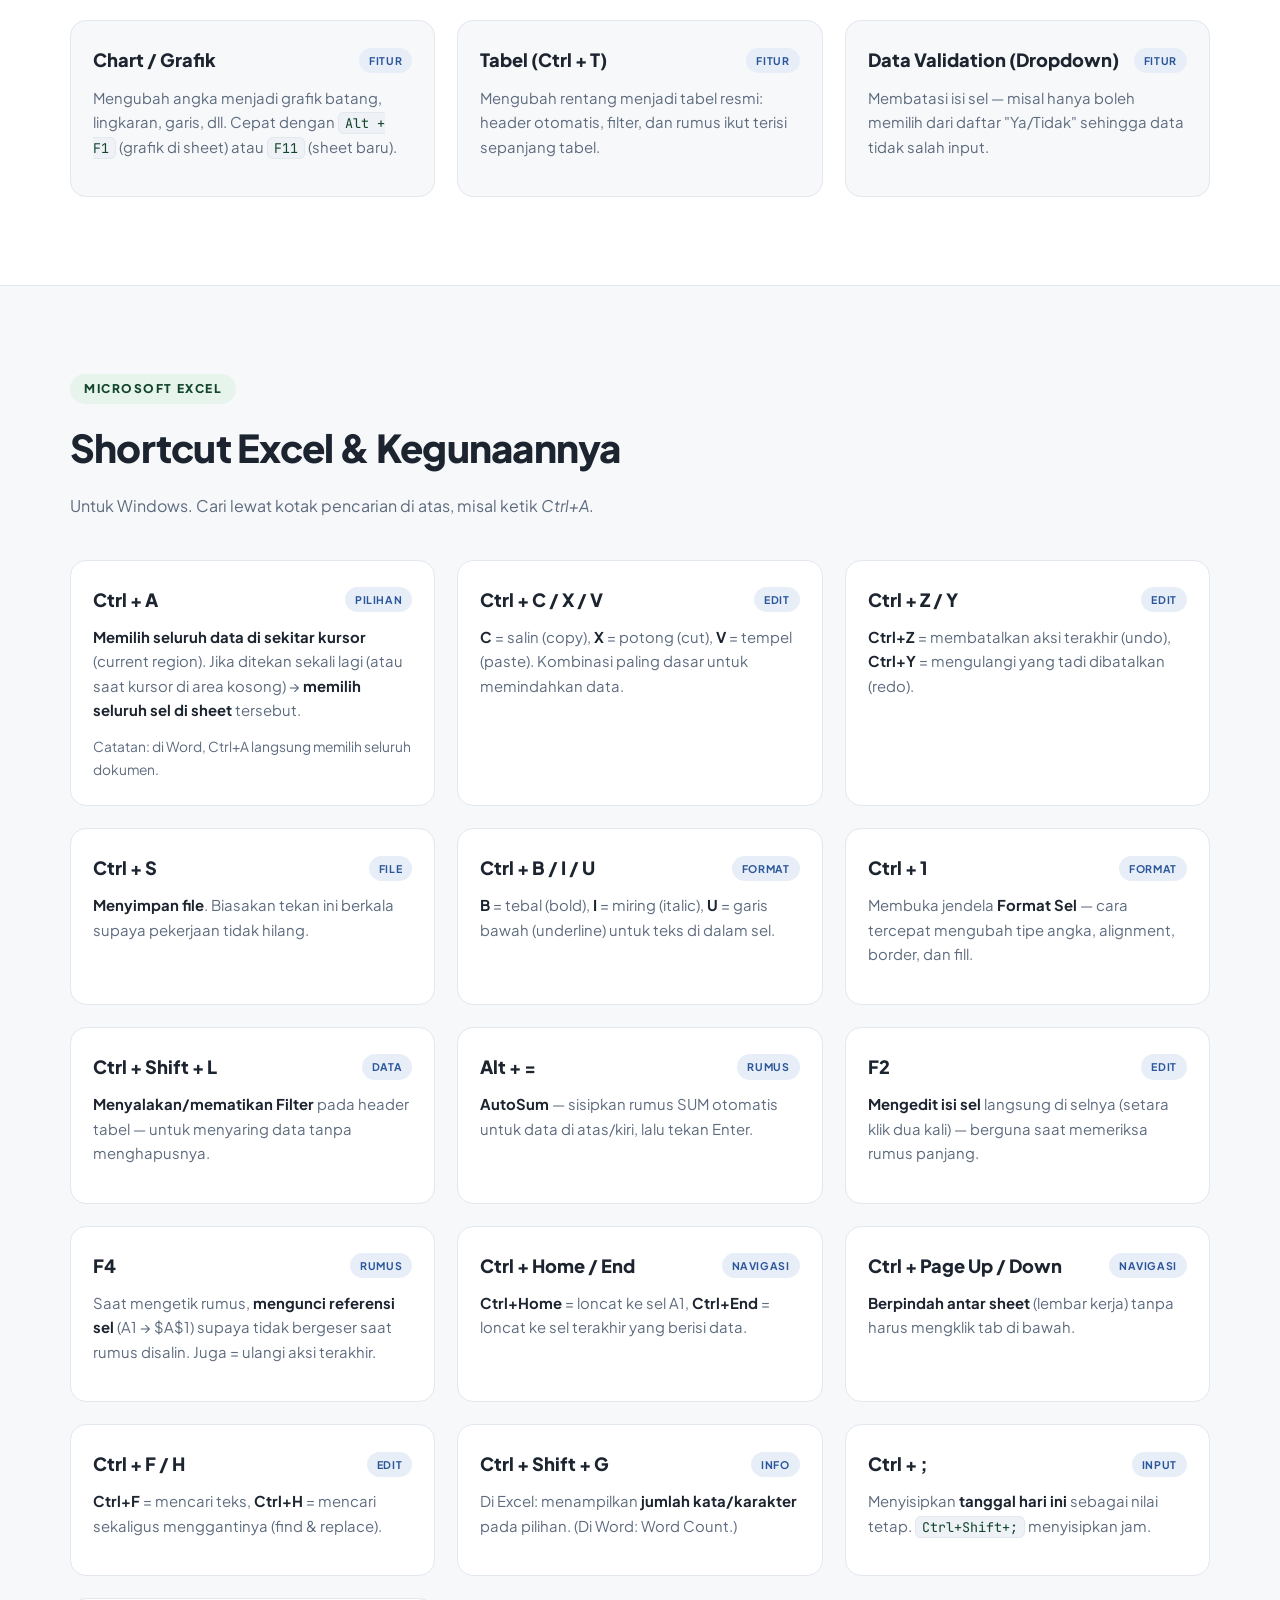
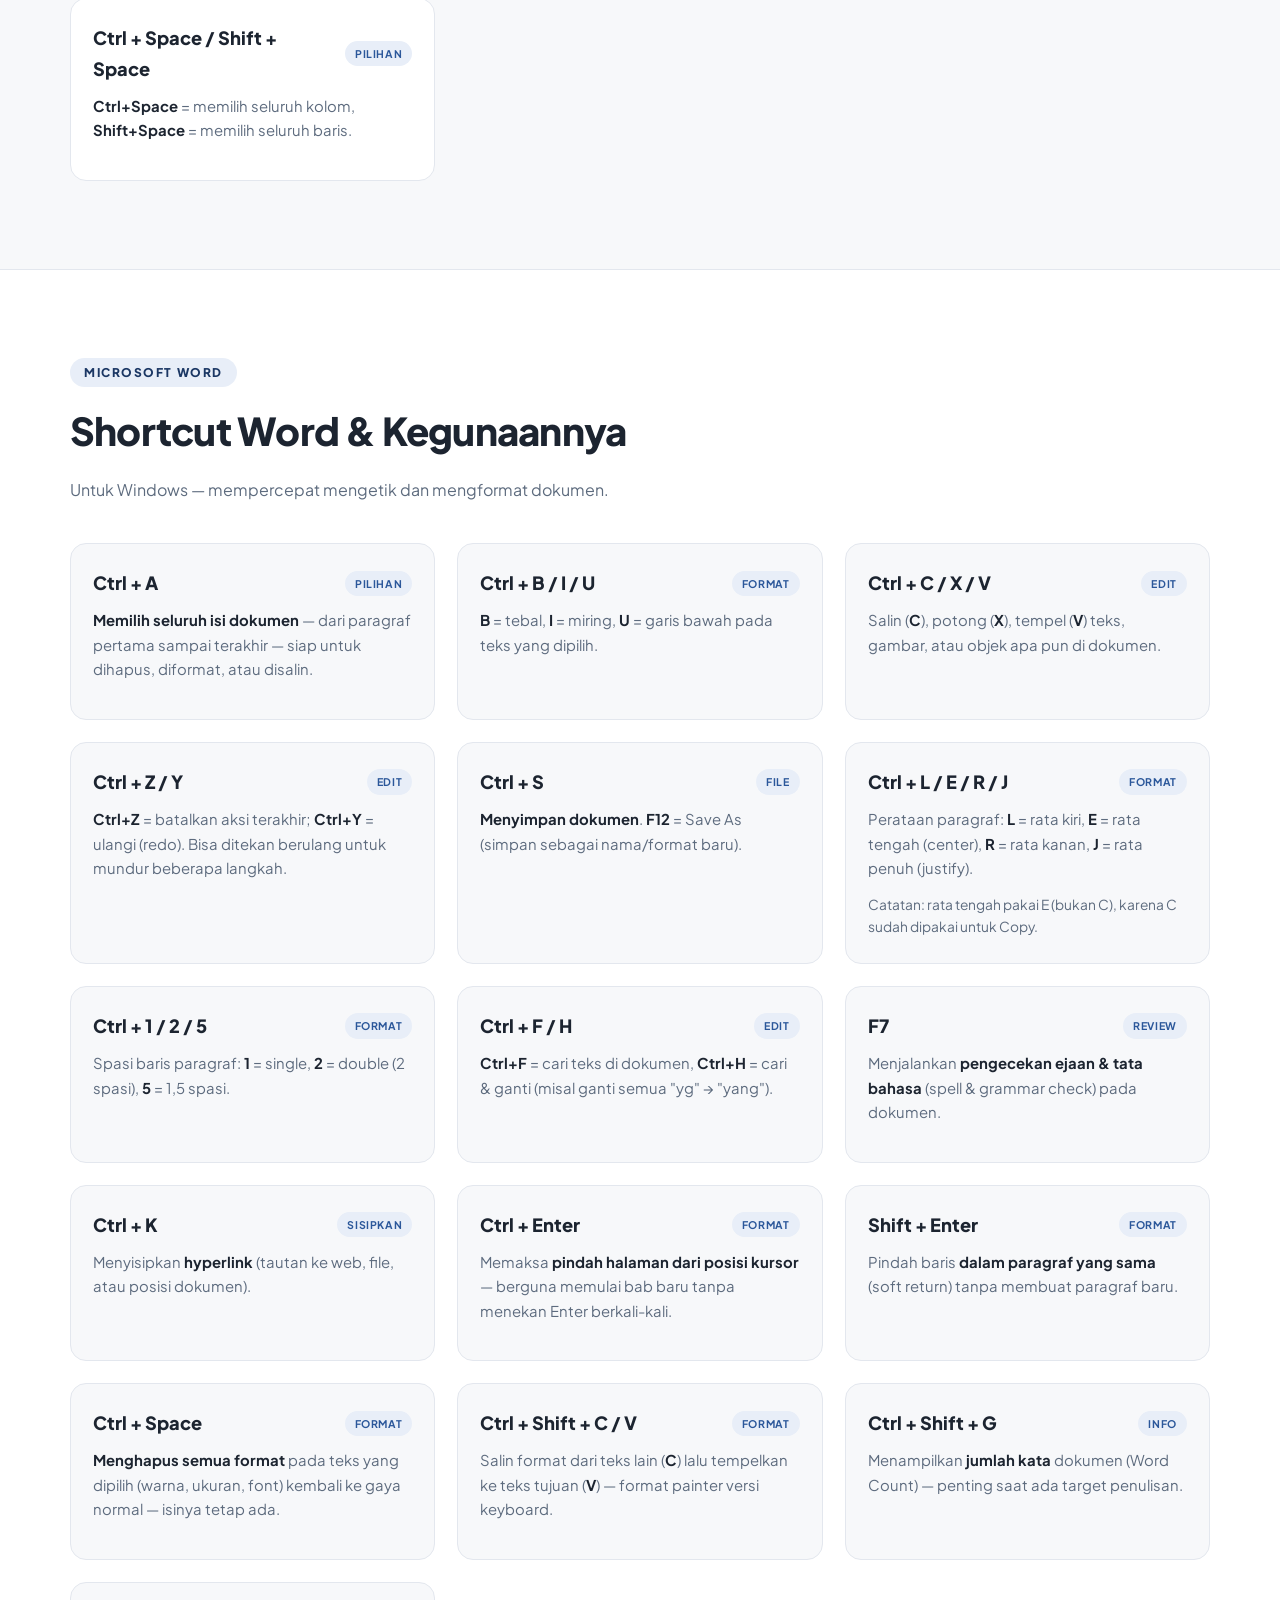
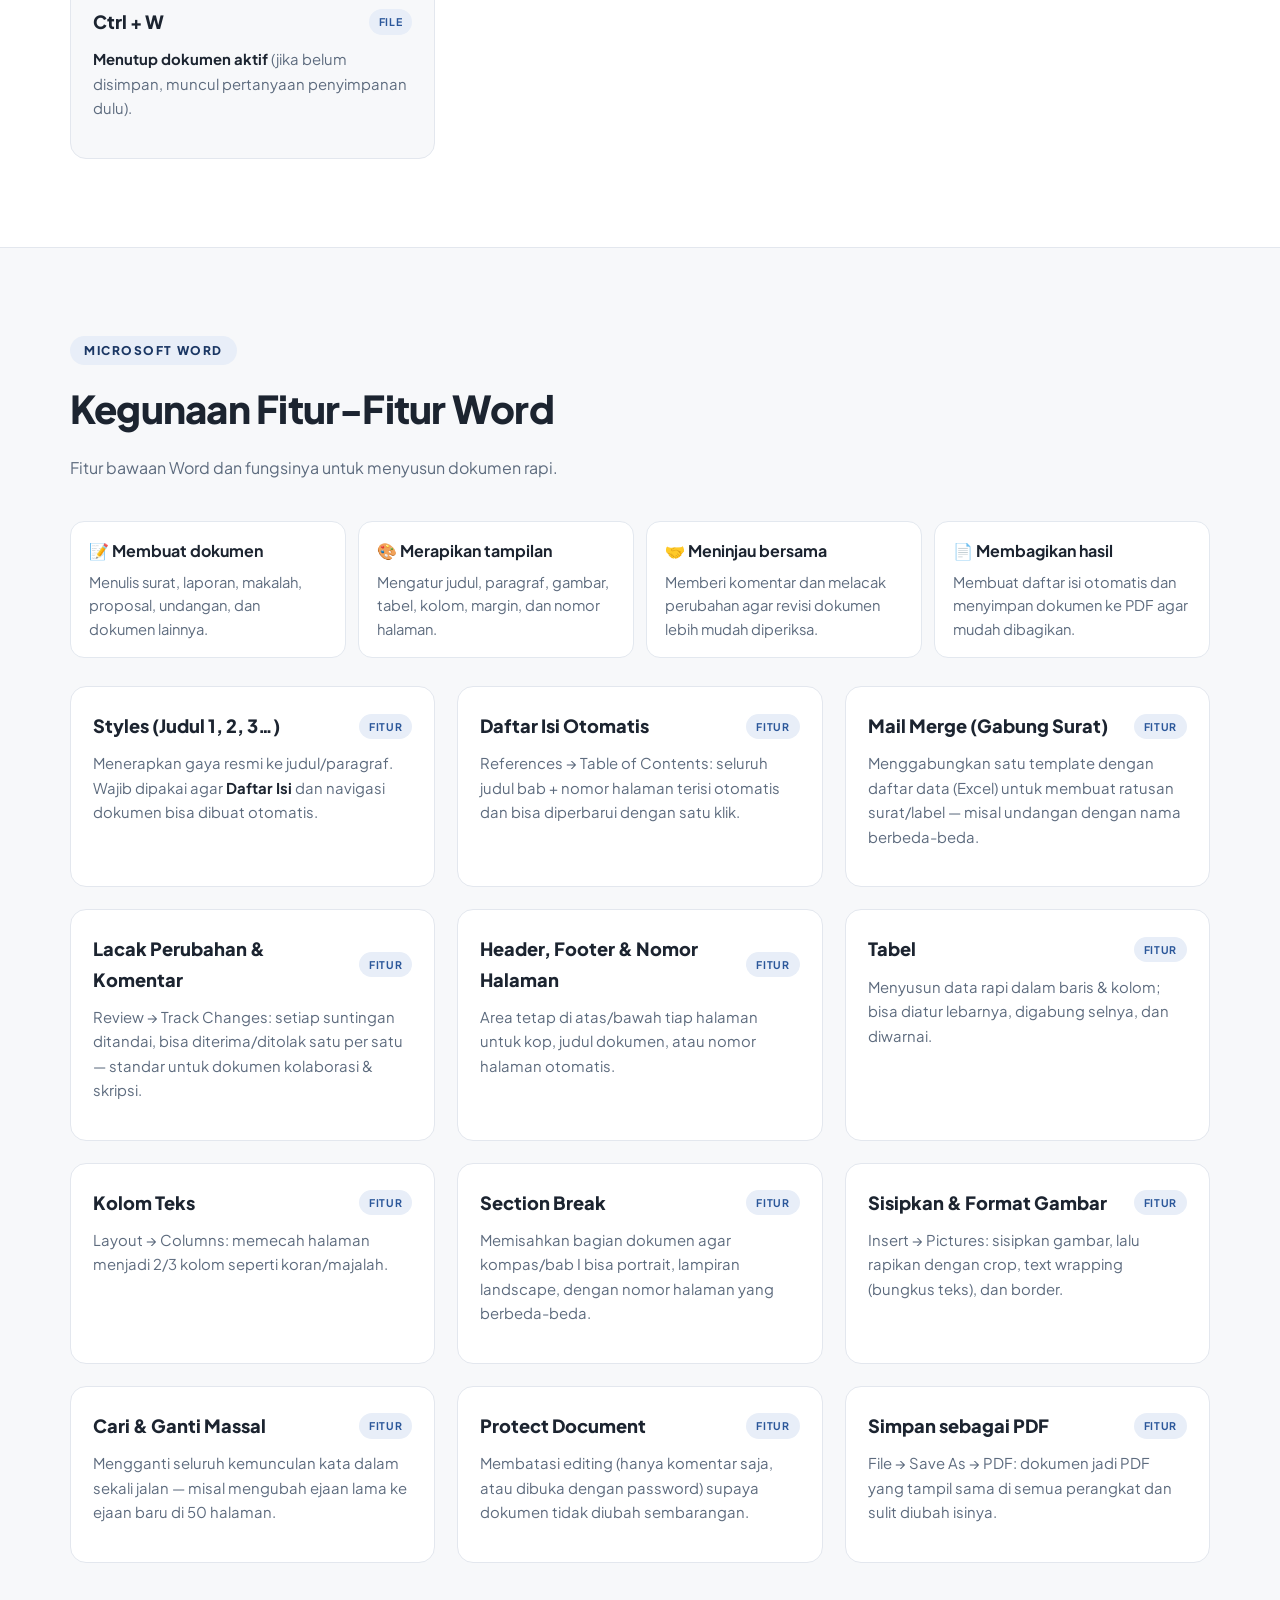
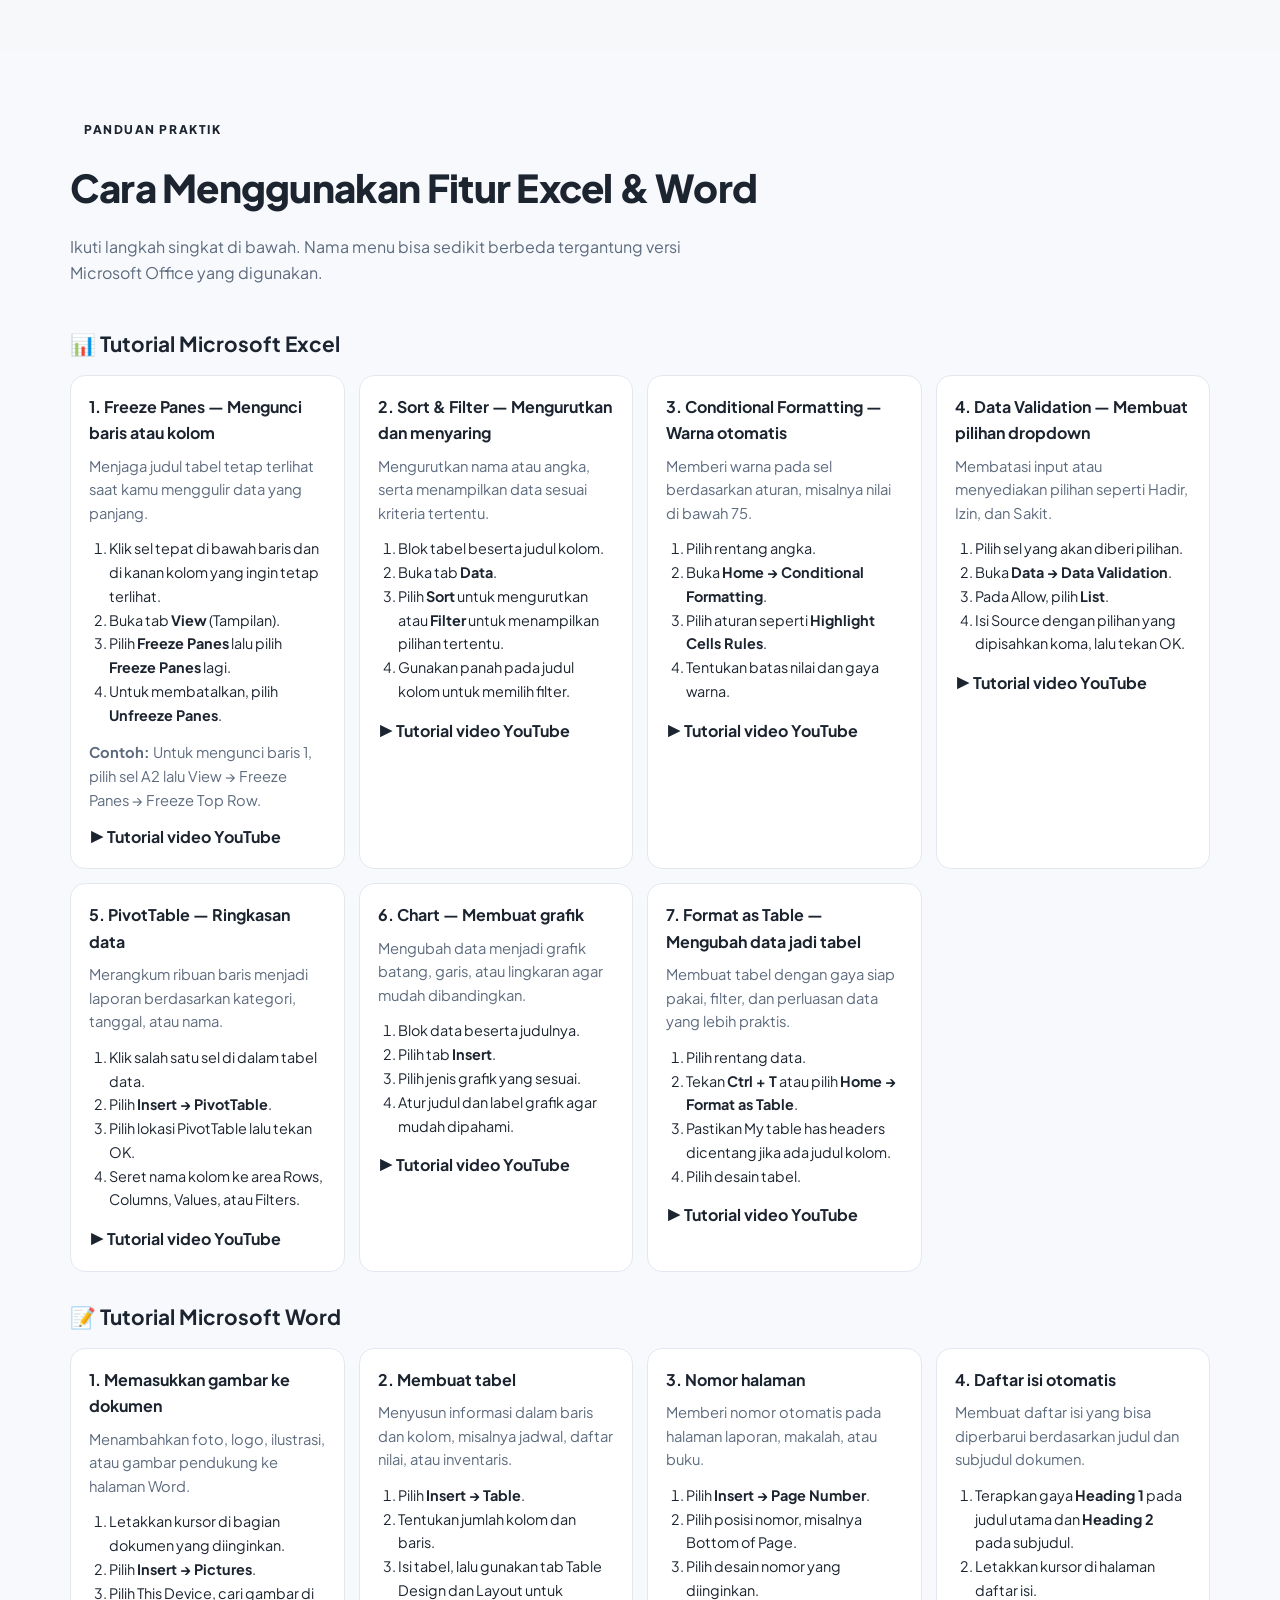
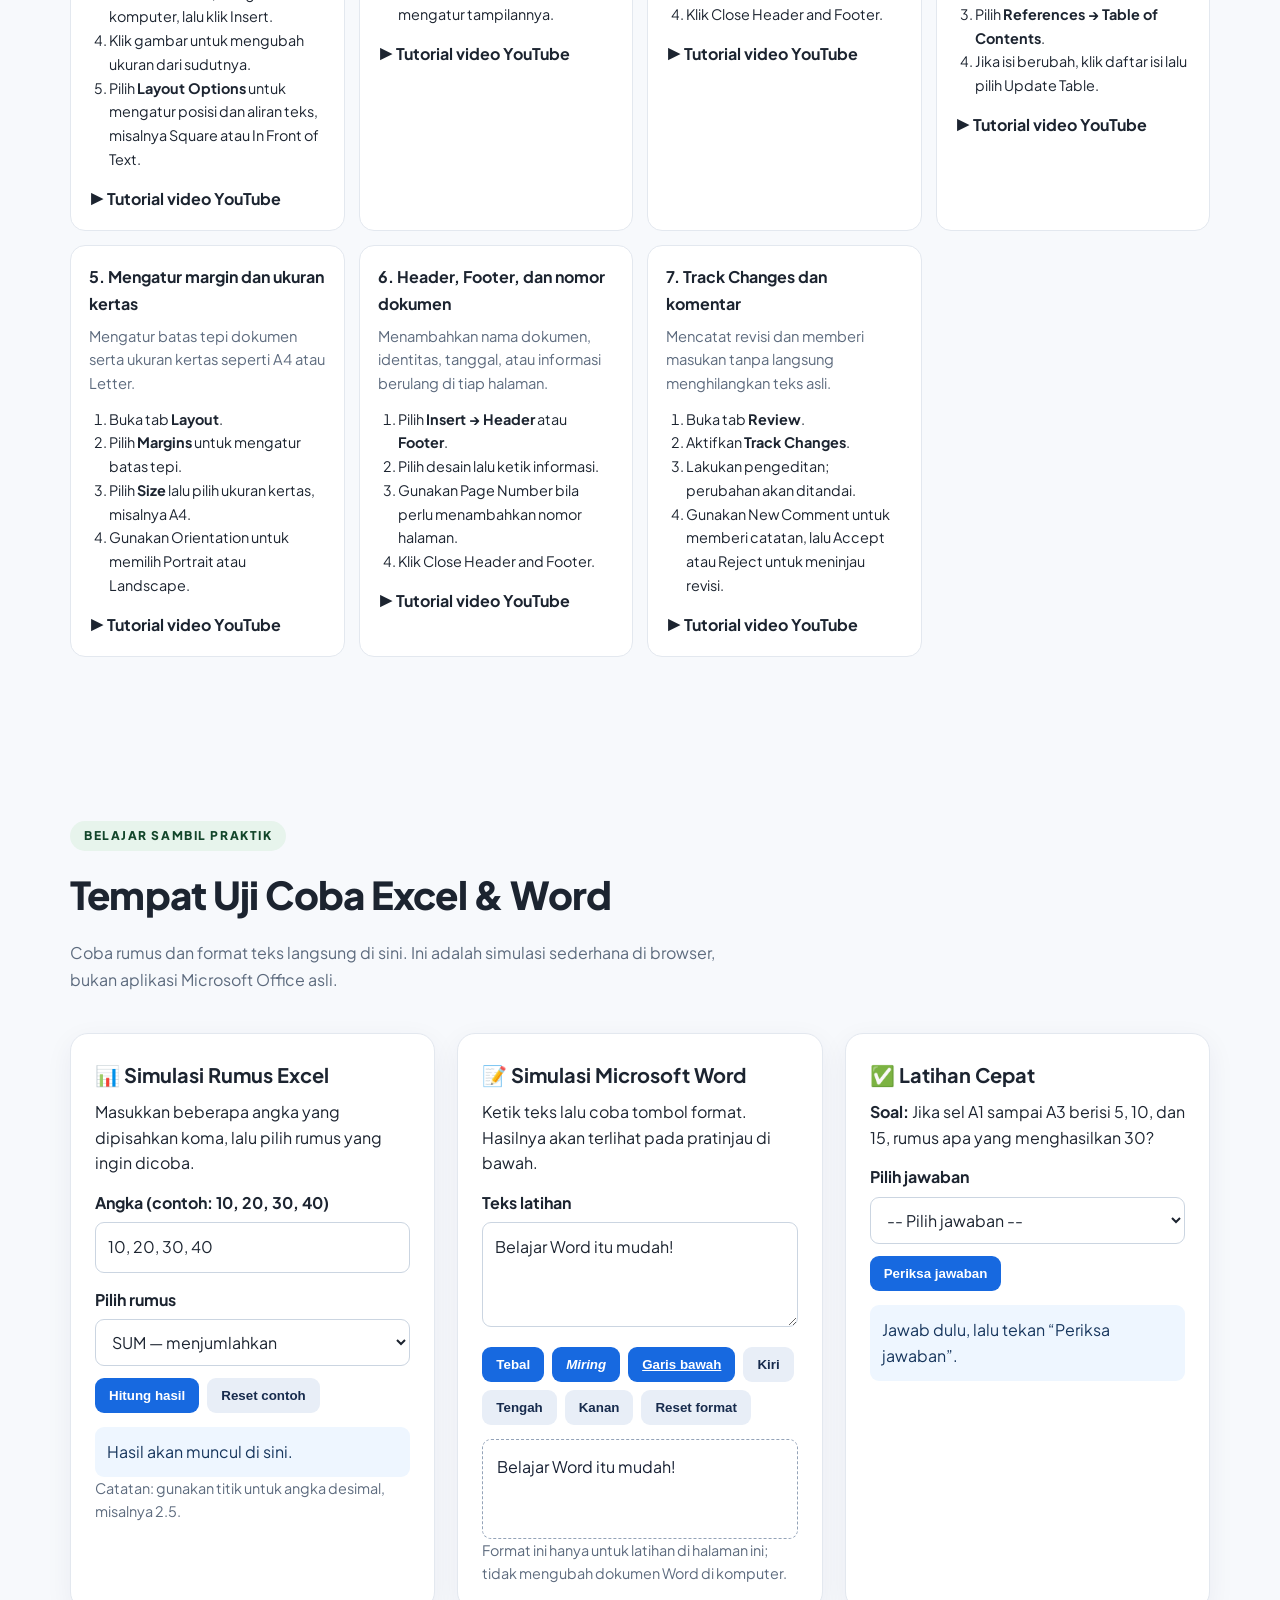
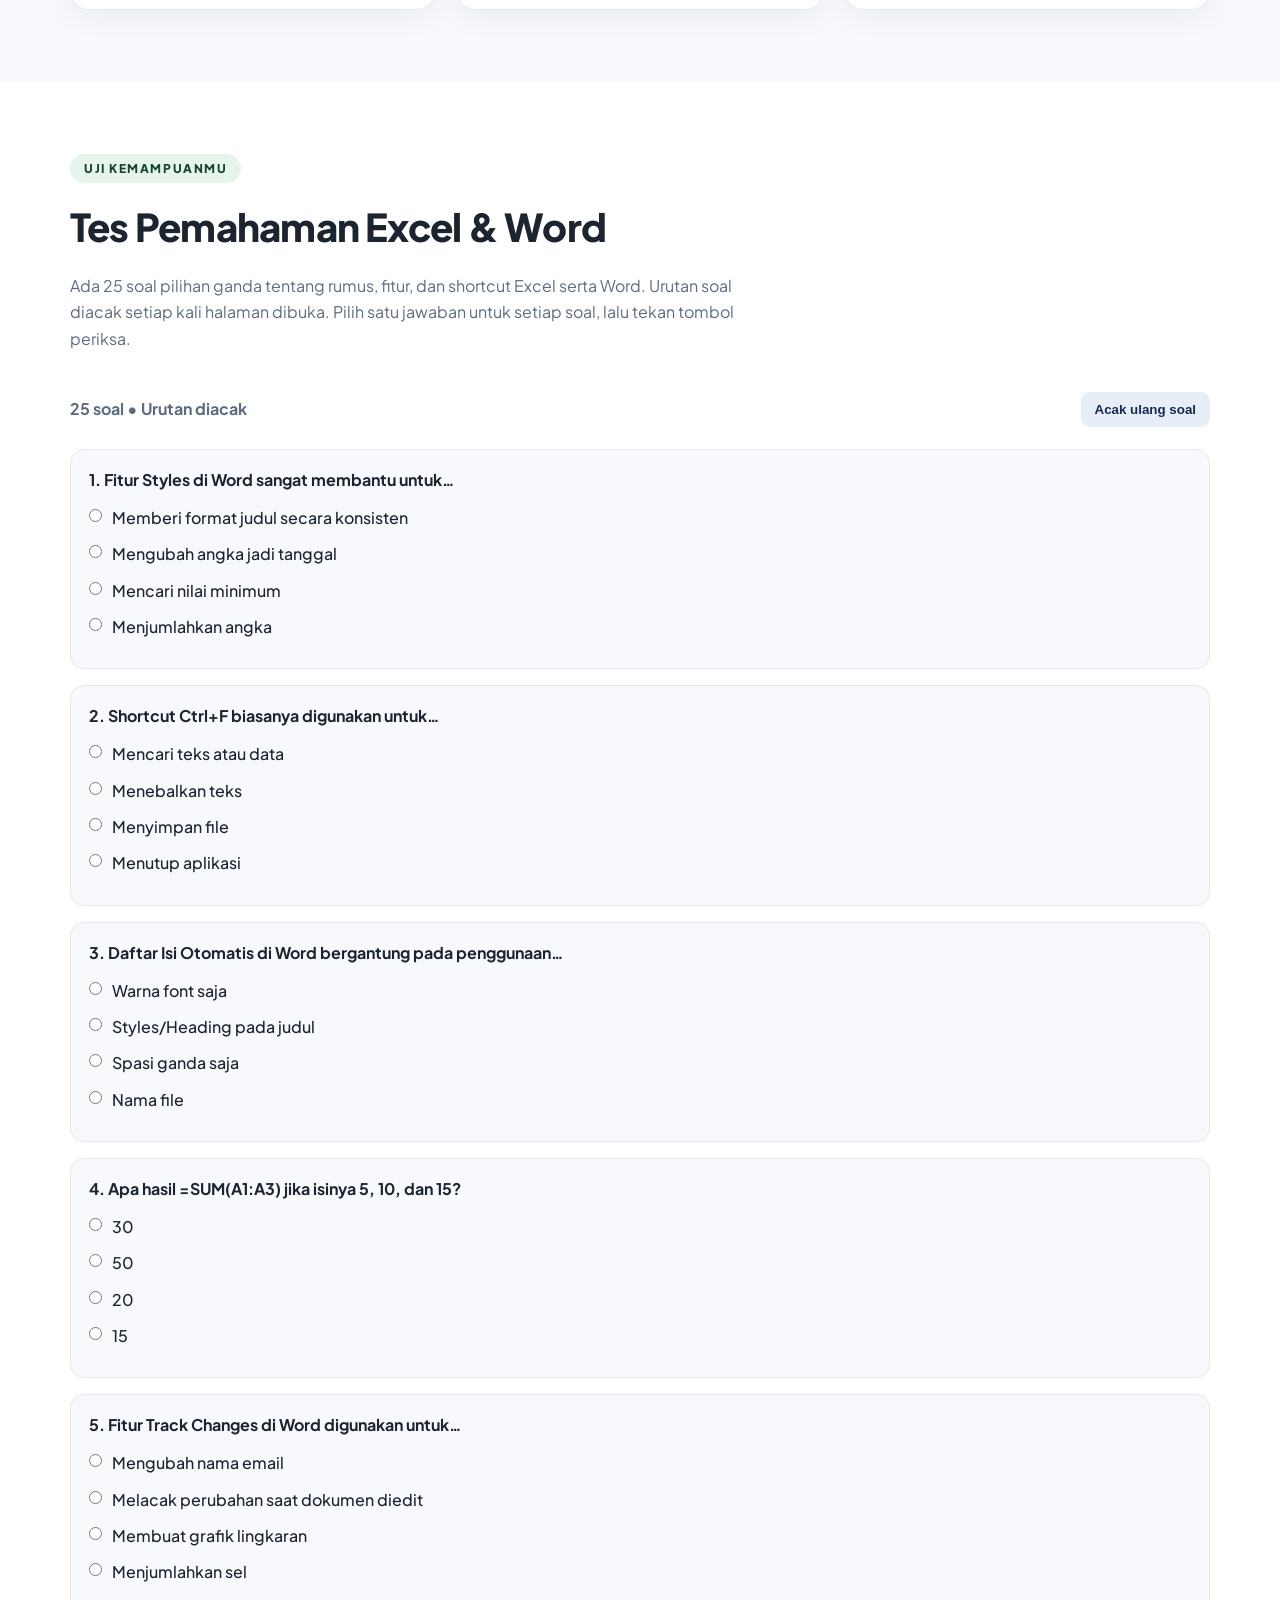
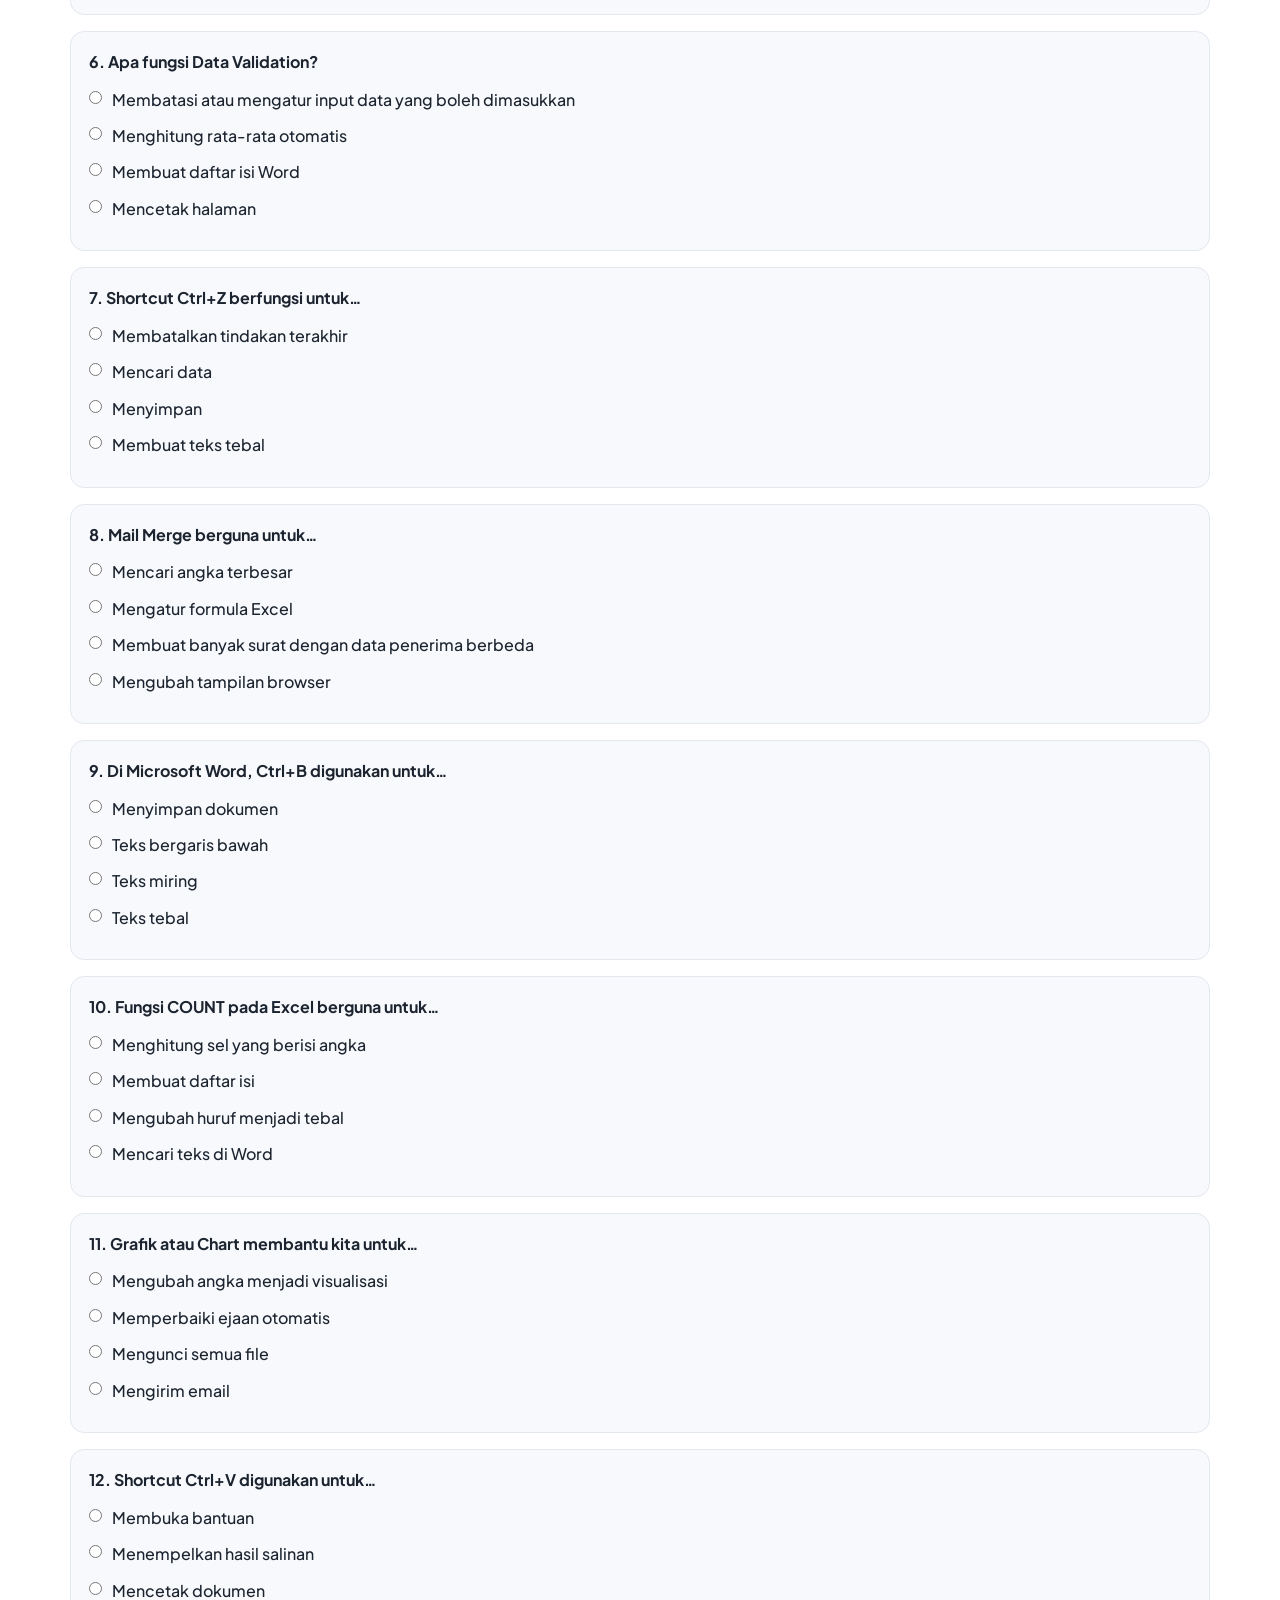
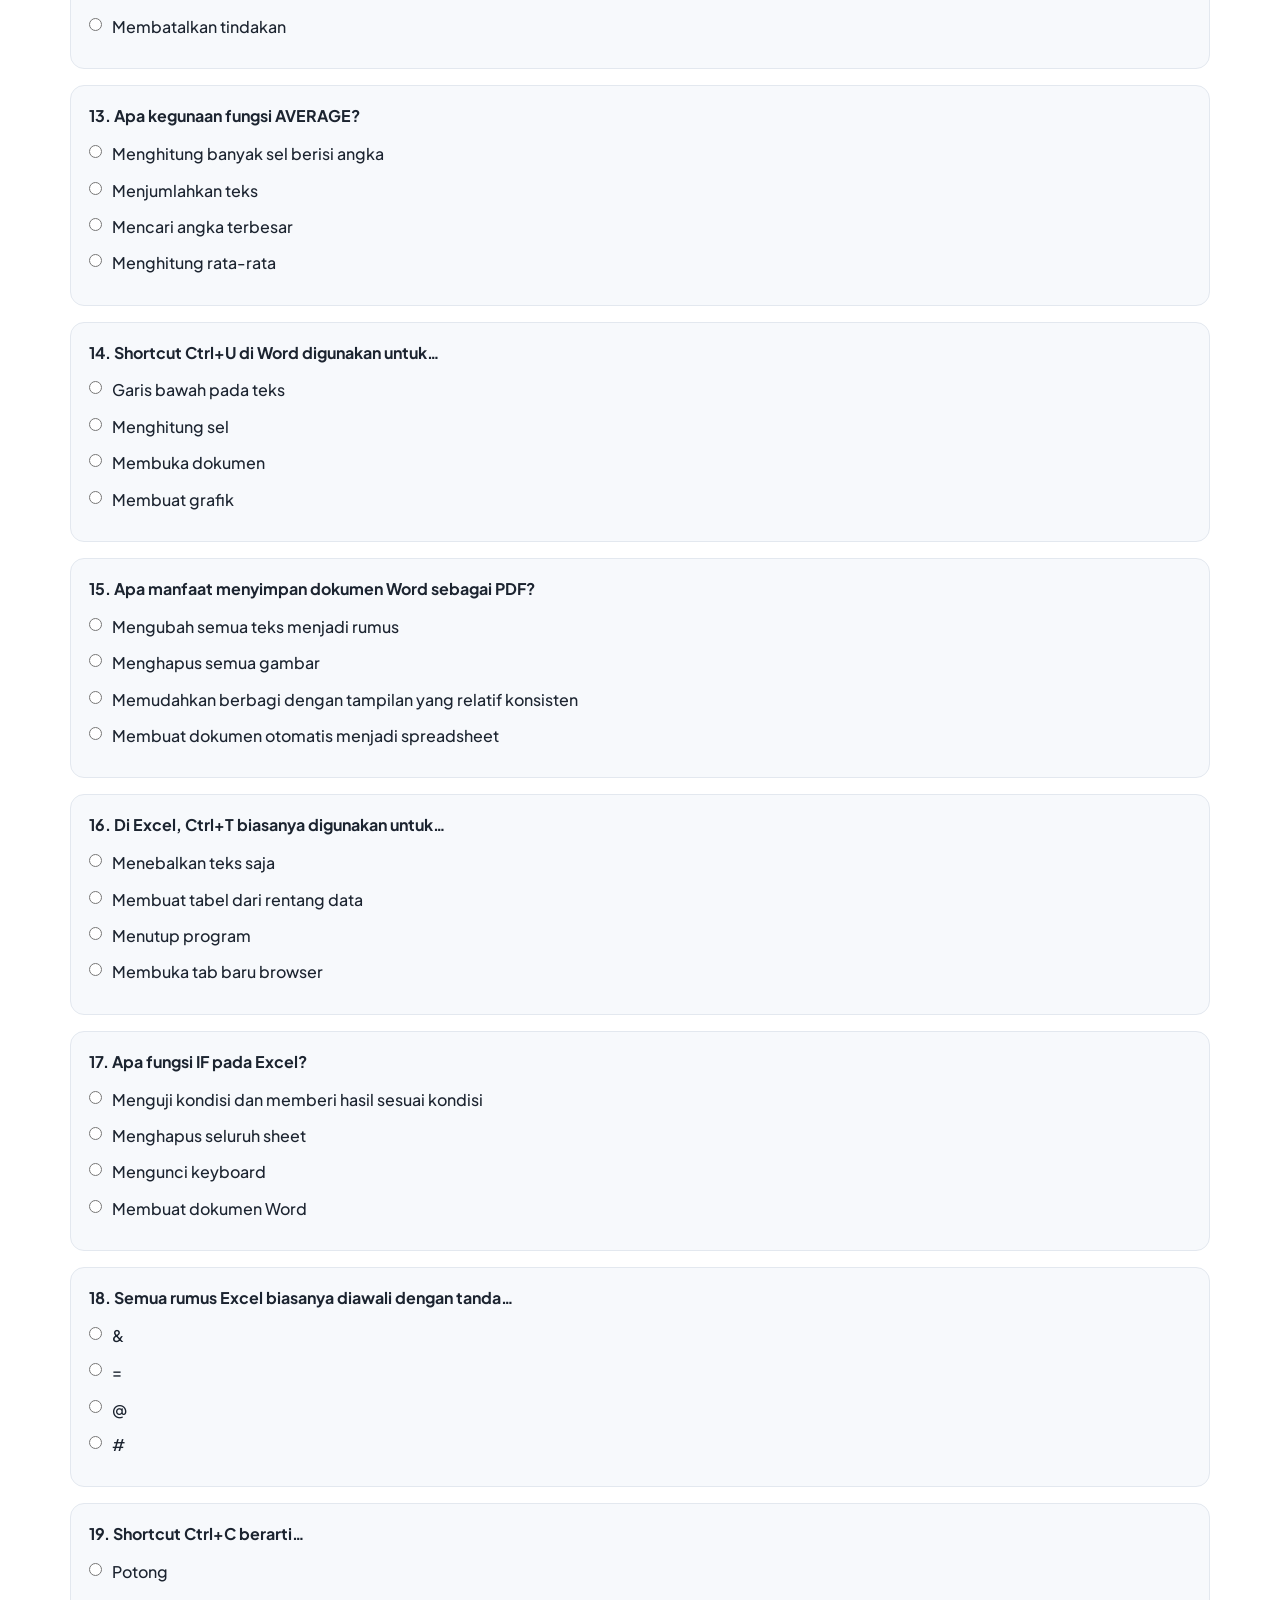
==== commit 322717db: "Update Instagram handle to @m_rizki_amalludin" ====
--- a/index.html
+++ b/index.html
@@ -5,16 +5,6 @@
   <meta name="viewport" content="width=device-width, initial-scale=1.0" />
   <link rel="icon" type="image/png" href="favicon.png" />
   <title>Panduan Excel &amp; Word — Rumus, Fungsi, dan Shortcut</title>
-  <link rel="canonical" href="https://panduan-excel-word.vercel.app/">
-  <meta property="og:type" content="website">
-  <meta property="og:site_name" content="Panduan Excel & Word">
-  <meta property="og:locale" content="id_ID">
-  <meta property="og:title" content="Panduan Excel &amp; Word — Rumus, Fungsi, dan Shortcut">
-  <meta property="og:description" content="Panduan lengkap Microsoft Excel dan Word dalam bahasa Indonesia: rumus seperti SUM, fungsi, kegunaan fitur, dan shortcut seperti Ctrl+A.">
-  <meta property="og:url" content="https://panduan-excel-word.vercel.app/">
-  <meta name="twitter:card" content="summary">
-  <meta name="twitter:title" content="Panduan Excel &amp; Word — Rumus, Fungsi, dan Shortcut">
-  <meta name="twitter:description" content="Panduan lengkap Microsoft Excel dan Word dalam bahasa Indonesia: rumus seperti SUM, fungsi, kegunaan fitur, dan shortcut seperti Ctrl+A.">
   <meta name="description" content="Panduan lengkap Microsoft Excel dan Word dalam bahasa Indonesia: rumus seperti SUM, fungsi, kegunaan fitur, dan shortcut seperti Ctrl+A." />
   <link rel="preconnect" href="https://fonts.googleapis.com" />
   <link rel="preconnect" href="https://fonts.gstatic.com" crossorigin />
@@ -950,9 +940,9 @@
           <svg class="contact-brand-icon gmail-icon" viewBox="0 0 48 36" role="img" aria-label="Logo Gmail"><path fill="#4285F4" d="M3 9.5V32h8V15z"/><path fill="#34A853" d="M37 15v17h8V9.5z"/><path fill="#EA4335" d="M3 9.5V5.8C3 2.4 7 .6 9.8 2.5L24 13l14.2-10.5C41 .6 45 2.4 45 5.8v3.7L24 25z"/><path fill="#C5221F" d="M3 9.5 11 15v17H3z"/><path fill="#FBBC04" d="M37 15 45 9.5V32h-8z"/></svg>
           <span><strong>Kirim pendapat lewat Gmail</strong><span>rizkiamalludin99@gmail.com</span><span>Tekan untuk membuka aplikasi email dan menulis saran.</span></span>
         </a>
-        <a class="contact-link" href="https://www.instagram.com/rizki_amalludin.exe/" target="_blank" rel="noopener noreferrer">
+        <a class="contact-link" href="https://www.instagram.com/m_rizki_amalludin/" target="_blank" rel="noopener noreferrer">
           <svg class="contact-brand-icon instagram-icon" viewBox="0 0 48 48" role="img" aria-label="Logo Instagram"><defs><linearGradient id="instagramBrandGradient" x1="0" y1="1" x2="1" y2="0"><stop offset="0" stop-color="#FFDC80"/><stop offset=".35" stop-color="#F77737"/><stop offset=".65" stop-color="#E1306C"/><stop offset="1" stop-color="#833AB4"/></linearGradient></defs><rect x="3" y="3" width="42" height="42" rx="12" fill="url(#instagramBrandGradient)"/><rect x="12" y="12" width="24" height="24" rx="7" fill="none" stroke="#fff" stroke-width="3.2"/><circle cx="24" cy="24" r="5.5" fill="none" stroke="#fff" stroke-width="3.2"/><circle cx="32" cy="16.5" r="2" fill="#fff"/></svg>
-          <span><strong>Hubungi lewat Instagram</strong><span>@rizki_amalludin.exe</span><span>Tekan untuk membuka profil Instagram dan mengirim pesan jika tersedia.</span></span>
+          <span><strong>Hubungi lewat Instagram</strong><span>@m_rizki_amalludin</span><span>Tekan untuk membuka profil Instagram dan mengirim pesan jika tersedia.</span></span>
         </a>
       </div>
       <p class="practice-help">Catatan: tombol Gmail membuka aplikasi email yang terhubung di perangkatmu. Tombol Instagram membuka profil; pengguna mungkin perlu masuk ke akun Instagram terlebih dahulu.</p>
